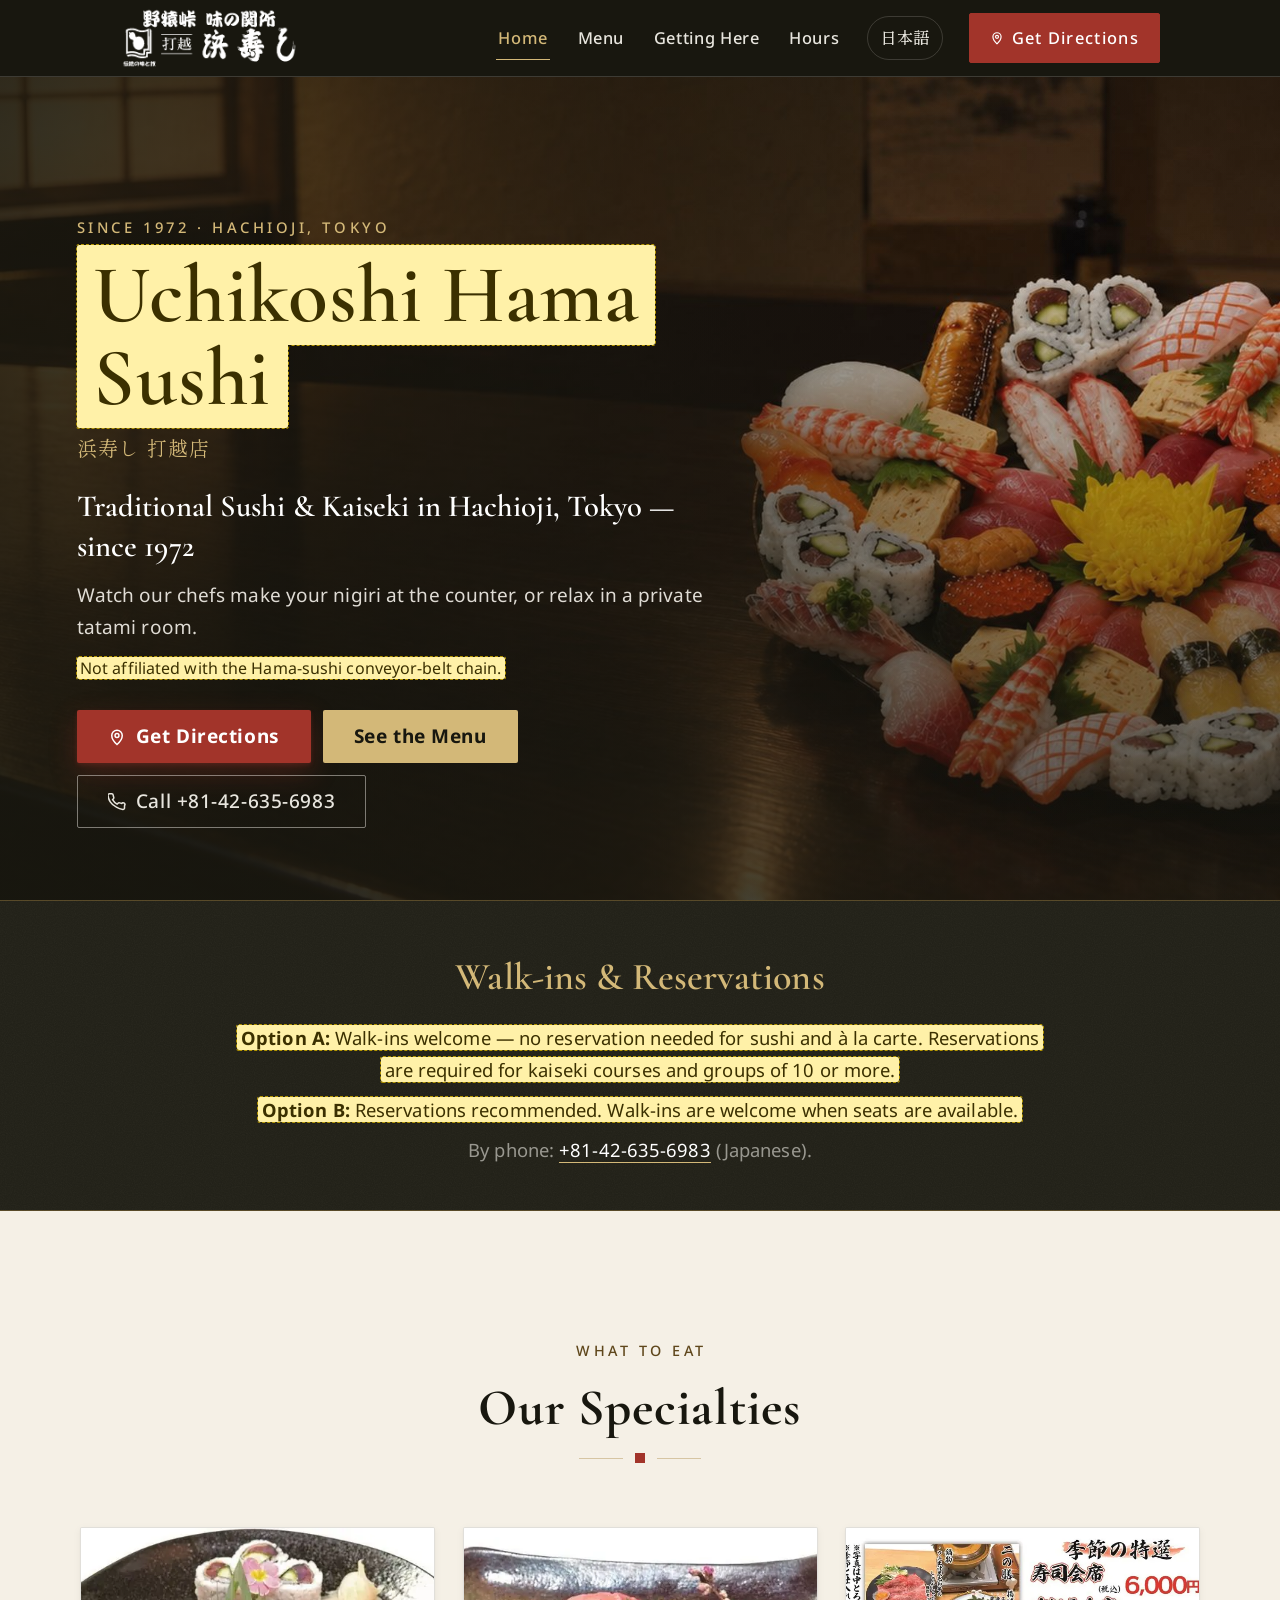
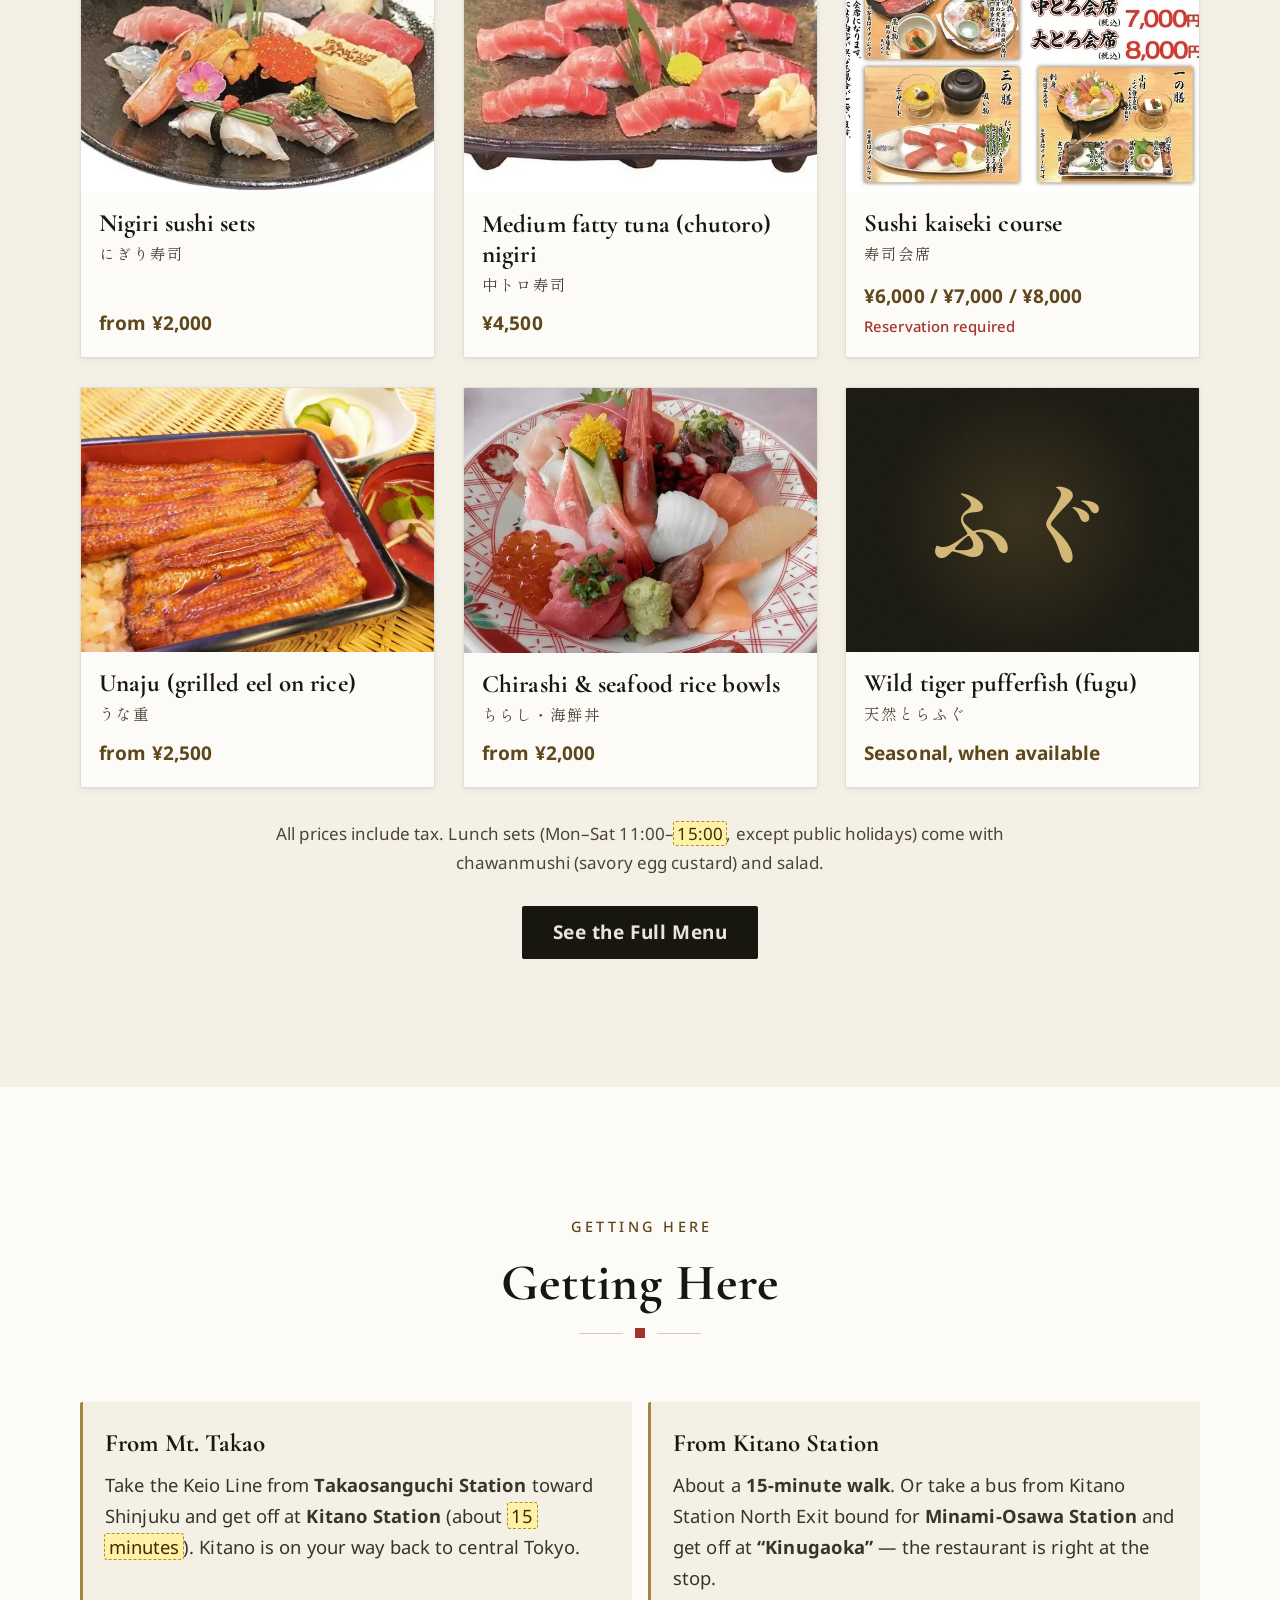
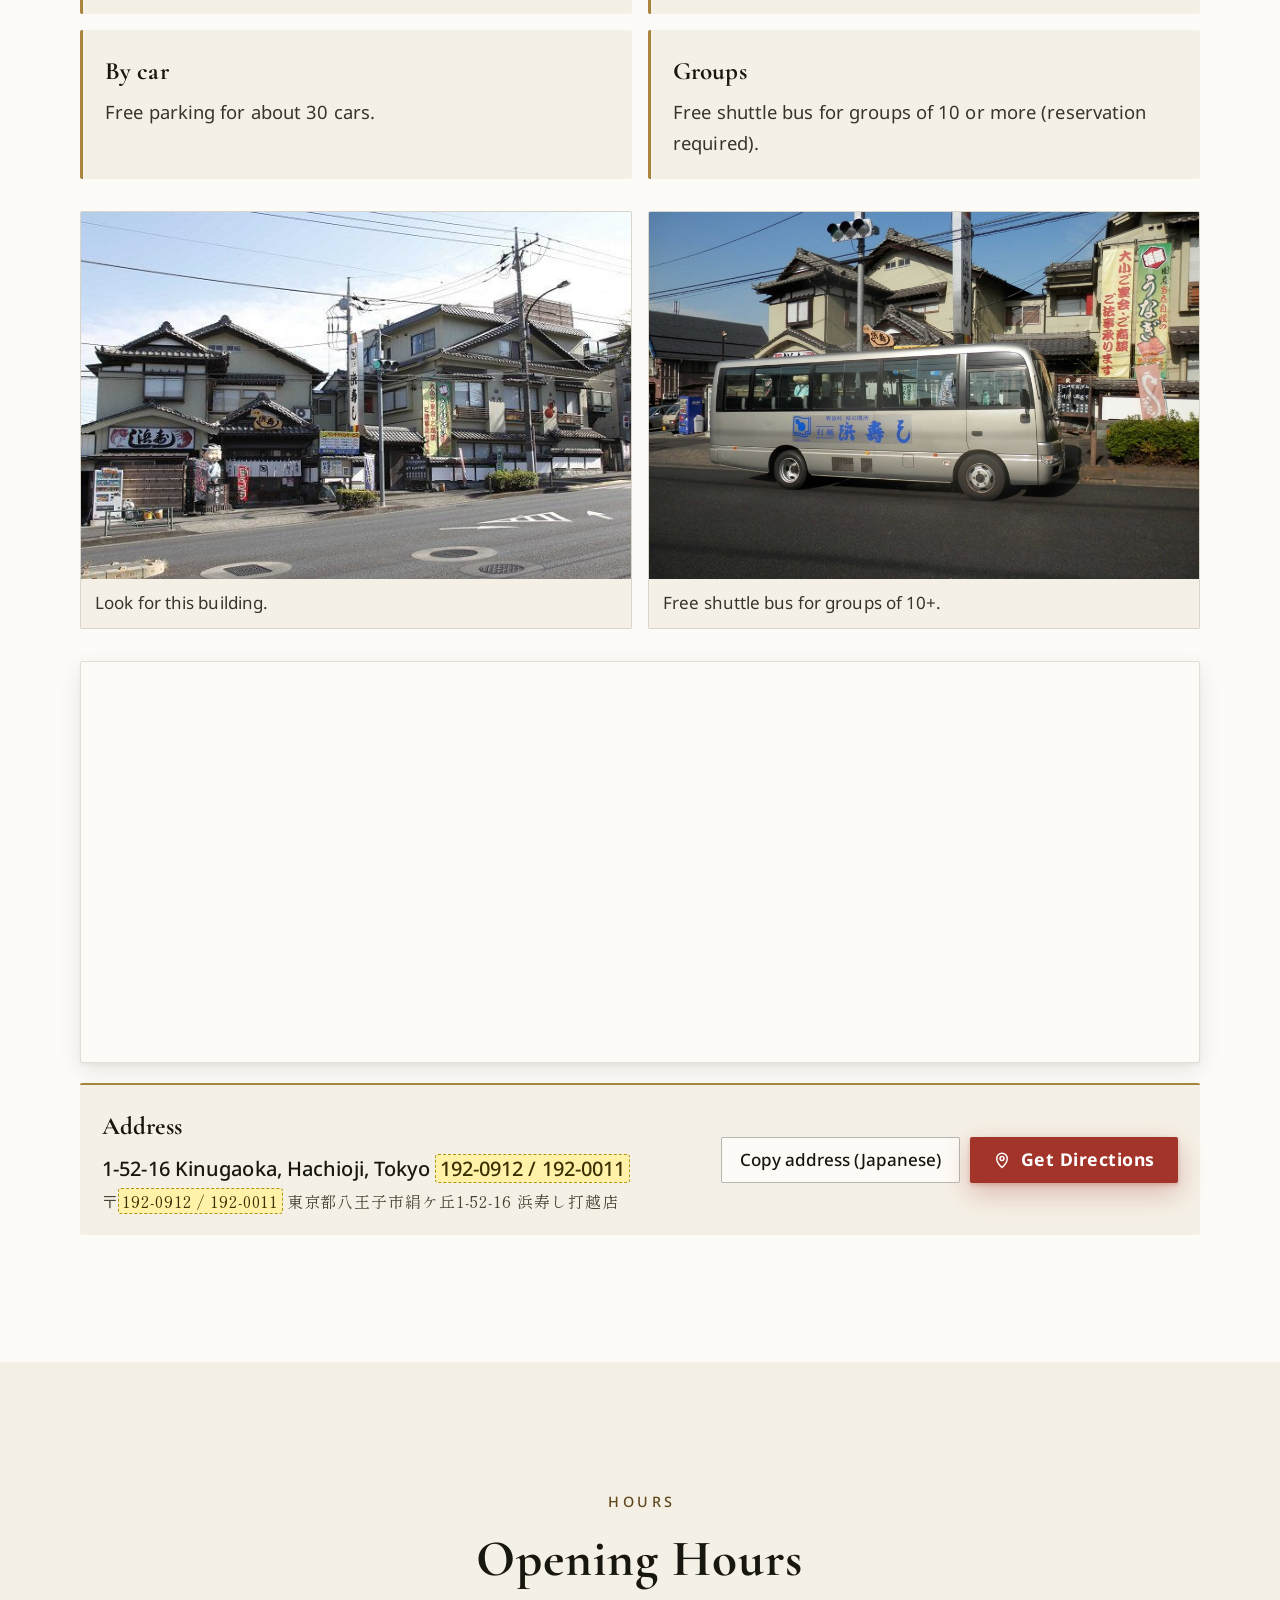
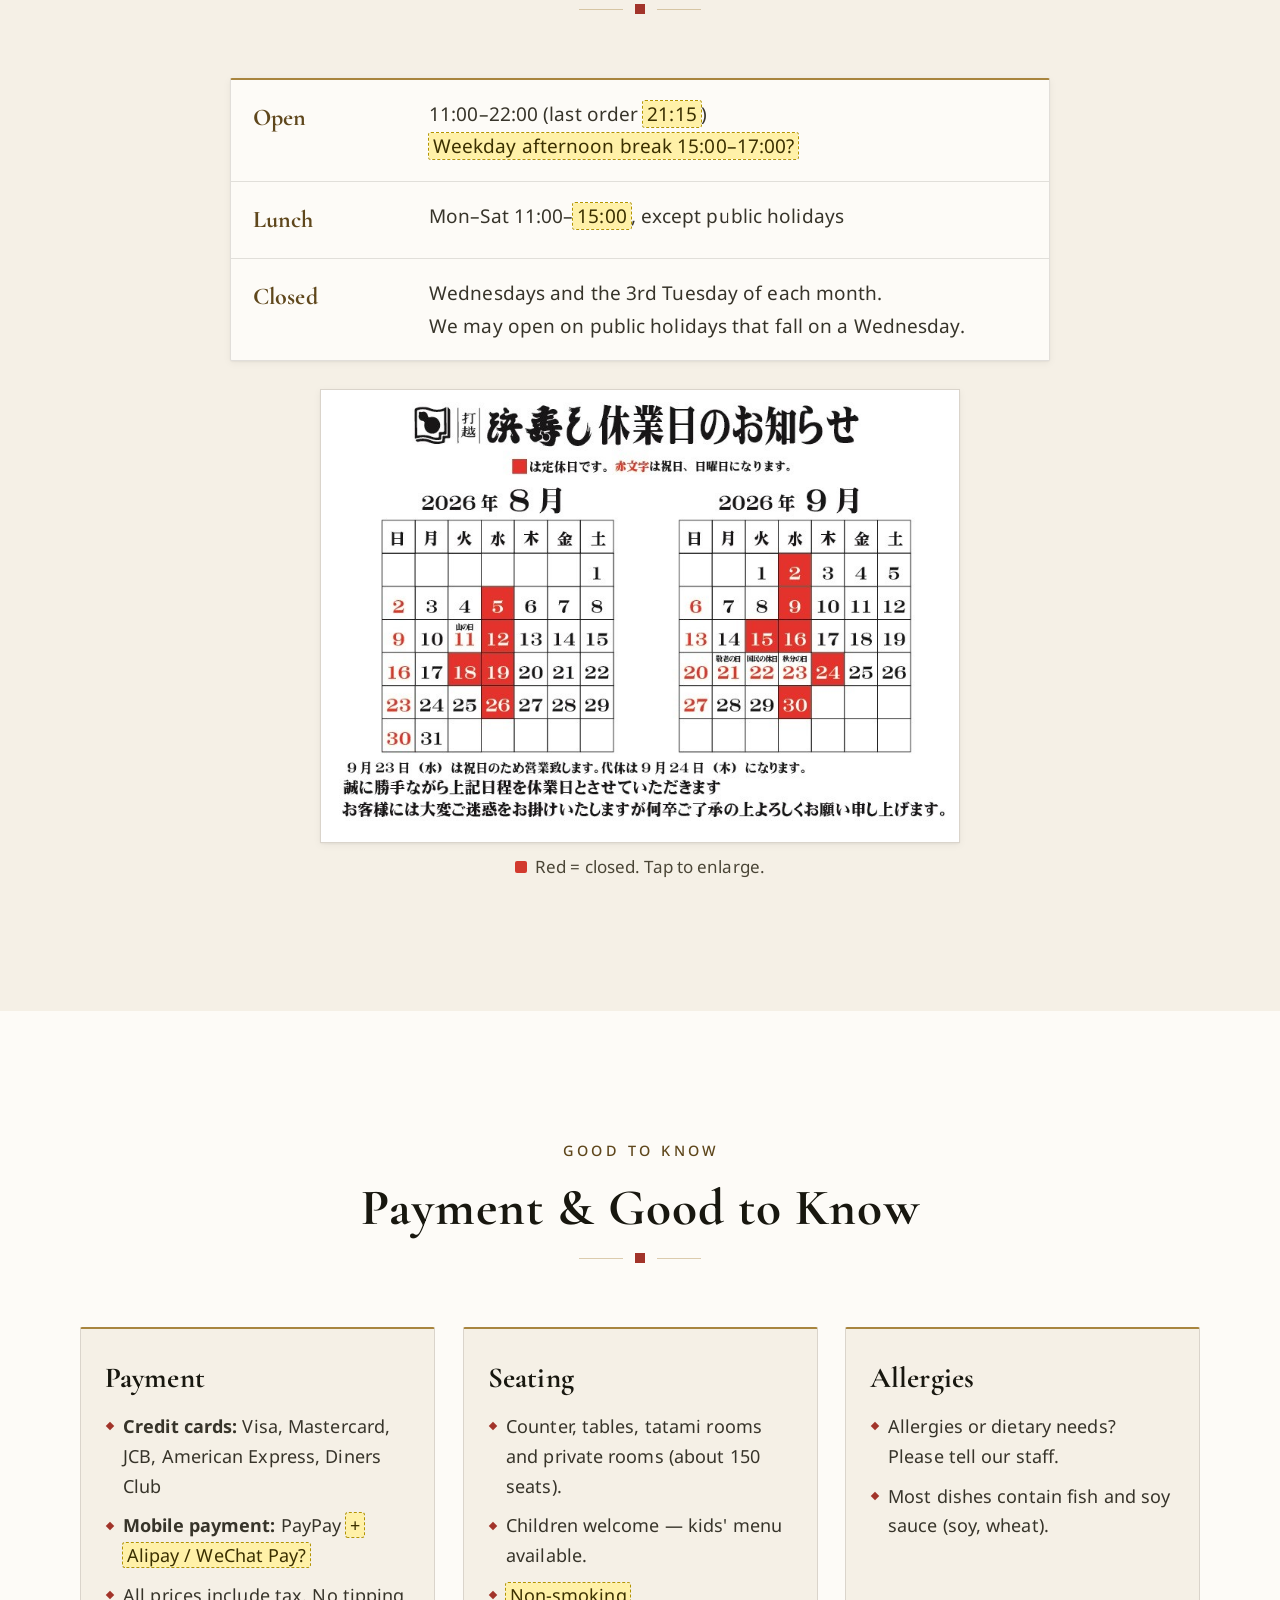
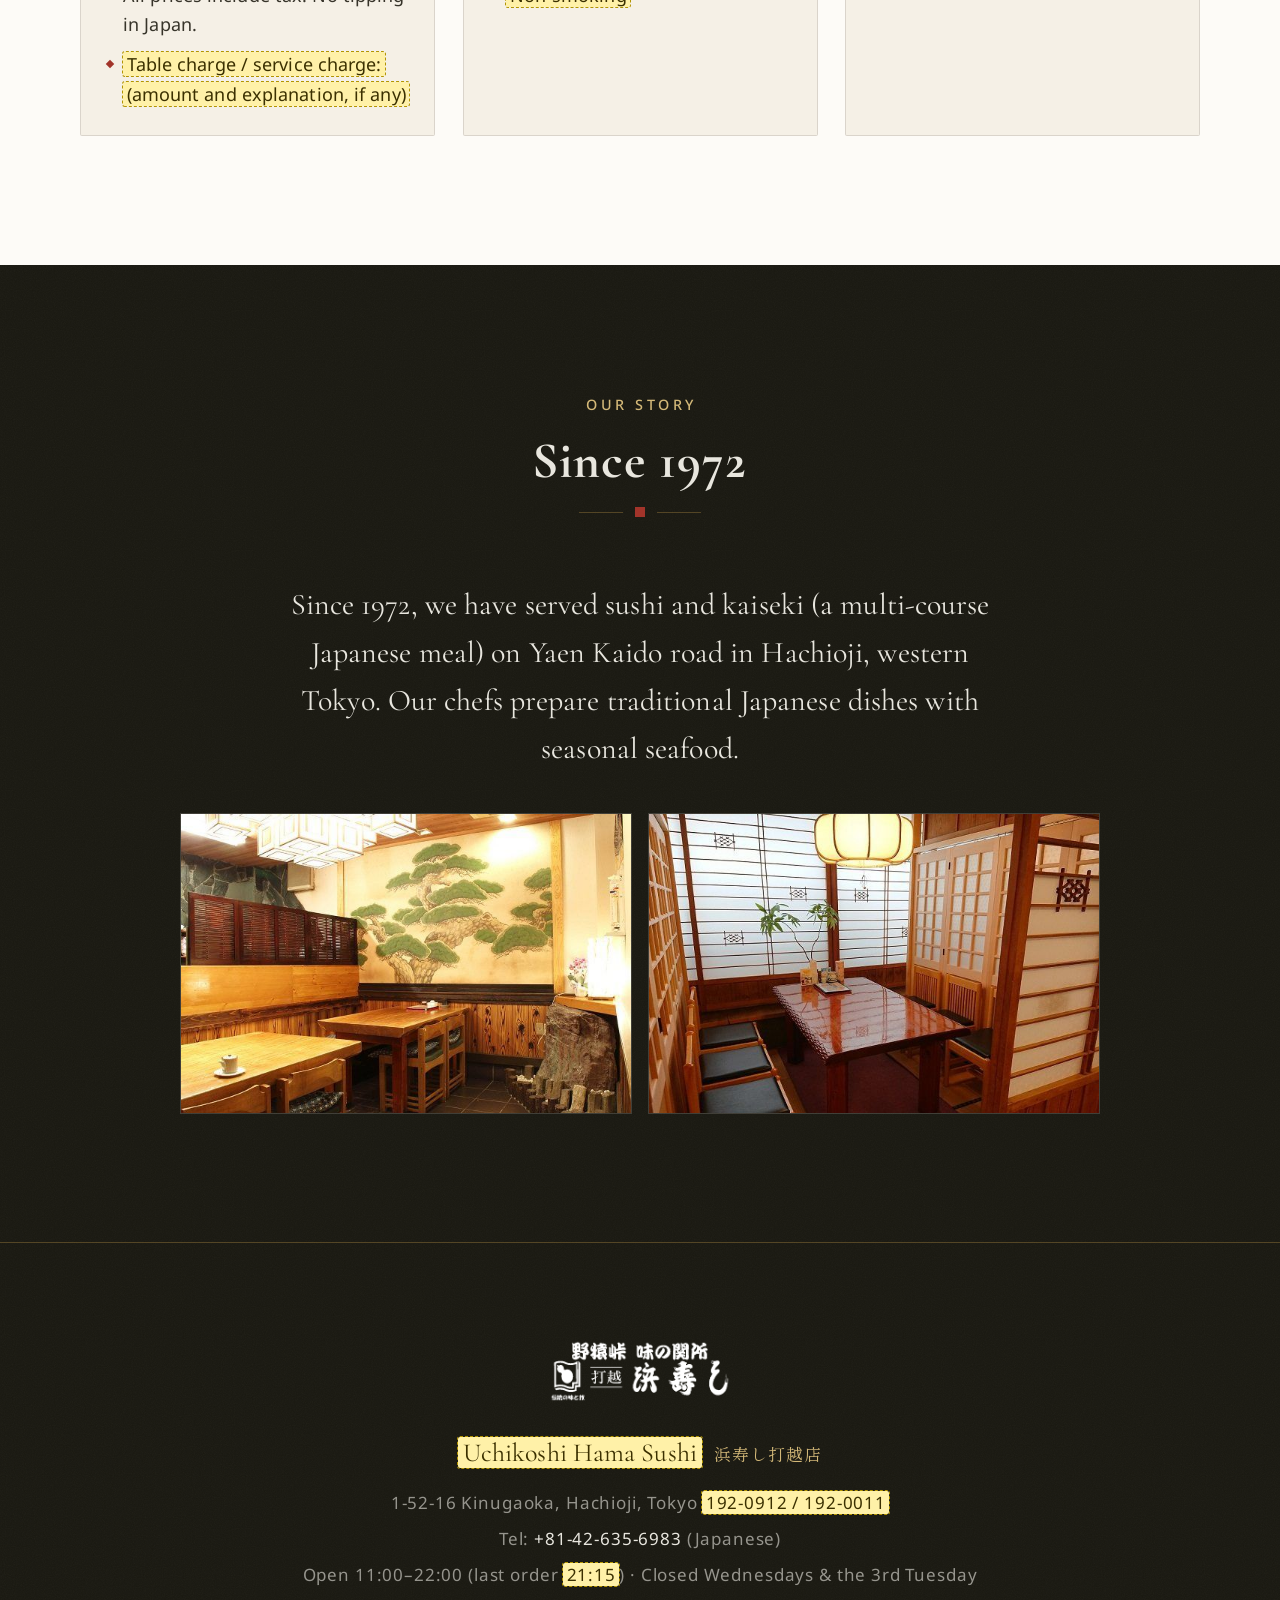
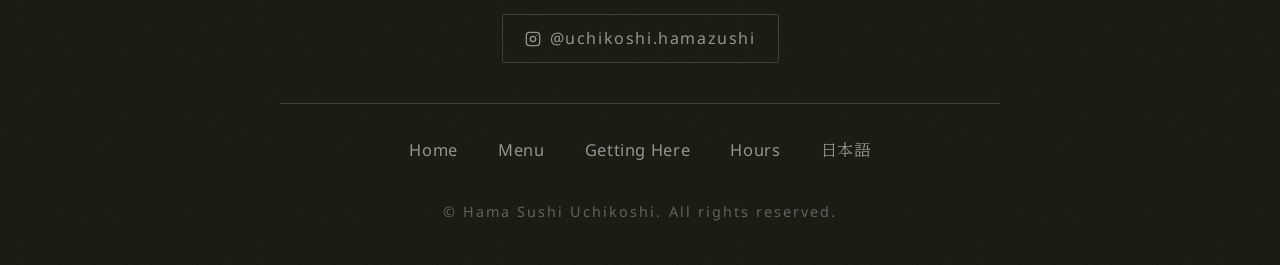
==== en/index.html @ 3b0944d6 "Add files via upload" ====
<!DOCTYPE html>
<html lang="en">
<head>
  <meta charset="UTF-8">
  <meta name="viewport" content="width=device-width, initial-scale=1.0, viewport-fit=cover">
  <meta name="theme-color" content="#18170f">
  <title>Uchikoshi Hama Sushi | Traditional Sushi &amp; Kaiseki in Hachioji, Tokyo — near Mt. Takao</title>
  <meta name="description" content="Traditional sushi and kaiseki restaurant in Hachioji, Tokyo, since 1972. Watch our chefs make nigiri at the counter, or relax in a private tatami room. On the Keio Line between Mt. Takao and Shinjuku. Credit cards accepted.">
  <link rel="canonical" href="https://gucci8916.github.io/hamazushi/en/">
  <!-- TBD: 未確定（黄色）の部分が残っているあいだは検索に出さない。公開するときに content="index, follow" に戻す -->
  <meta name="robots" content="noindex, nofollow">

  <!-- Language versions (hreflang) -->
  <link rel="alternate" hreflang="ja" href="https://gucci8916.github.io/hamazushi/">
  <link rel="alternate" hreflang="en" href="https://gucci8916.github.io/hamazushi/en/">
  <link rel="alternate" hreflang="x-default" href="https://gucci8916.github.io/hamazushi/">

  <!-- OGP -->
  <meta property="og:type" content="website">
  <meta property="og:site_name" content="Uchikoshi Hama Sushi">
  <meta property="og:title" content="Uchikoshi Hama Sushi | Traditional Sushi &amp; Kaiseki in Hachioji, Tokyo">
  <meta property="og:description" content="Traditional sushi and kaiseki since 1972. Watch our chefs make nigiri at the counter. On the Keio Line between Mt. Takao and Shinjuku.">
  <meta property="og:url" content="https://gucci8916.github.io/hamazushi/en/">
  <meta property="og:image" content="https://gucci8916.github.io/hamazushi/images/hero_bg.jpg">
  <meta property="og:locale" content="en_US">
  <meta property="og:locale:alternate" content="ja_JP">
  <meta name="twitter:card" content="summary_large_image">

  <!-- Structured data (Restaurant) -->
  <!-- TBD: "name" = English restaurant name (not decided yet) -->
  <!-- TBD: add "openingHoursSpecification" after the hours are confirmed -->
  <script type="application/ld+json">
  {
    "@context": "https://schema.org",
    "@type": "Restaurant",
    "name": "Uchikoshi Hama Sushi",
    "alternateName": "浜寿し打越店",
    "image": "https://gucci8916.github.io/hamazushi/images/hero_bg.jpg",
    "url": "https://gucci8916.github.io/hamazushi/en/",
    "telephone": "+81-42-635-6983",
    "servesCuisine": ["Sushi", "Japanese", "Kaiseki", "Unagi"],
    "priceRange": "¥2,000–¥8,000",
    "acceptsReservations": "True",
    "foundingDate": "1972",
    "address": {
      "@type": "PostalAddress",
      "streetAddress": "1-52-16 Kinugaoka",
      "addressLocality": "Hachioji",
      "addressRegion": "Tokyo",
      "addressCountry": "JP"
    },
    "sameAs": ["https://www.instagram.com/uchikoshi.hamazushi/"]
  }
  </script>

  <link rel="preconnect" href="https://fonts.googleapis.com">
  <link rel="preconnect" href="https://fonts.gstatic.com" crossorigin>
  <link href="https://fonts.googleapis.com/css2?family=Cormorant+Garamond:wght@500;600;700&family=Noto+Sans:wght@400;500;700&family=Shippori+Mincho+B1:wght@500;600;700&display=swap" rel="stylesheet">

  <link rel="preload" as="image" href="../images/hero_bg.jpg">
  <link rel="stylesheet" href="../css/style.css">
  <link rel="stylesheet" href="../css/en.css">
  <script src="../js/main.js" defer></script>

  <!-- Google Analytics (GA4) -->
  <script async src="https://www.googletagmanager.com/gtag/js?id=G-S6NQD85N89"></script>
  <script>
    window.dataLayer = window.dataLayer || [];
    function gtag(){dataLayer.push(arguments);}
    gtag('js', new Date());
    gtag('config', 'G-S6NQD85N89');
  </script>
</head>

<body data-page="en-top" class="lang-en">
  <a href="#main" class="skip-link">Skip to content</a>

  <header class="nav" role="banner">
    <div class="nav-inner">
      <a href="index.html" class="nav-logo" aria-label="Hama Sushi Uchikoshi — Home">
        <img src="../images/logo.png" alt="Hama Sushi Uchikoshi" class="nav-logo-img">
      </a>

      <!-- PC navigation -->
      <nav aria-label="Main navigation">
        <ul class="nav-links">
          <li><a href="index.html" data-nav="en-top">Home</a></li>
          <li><a href="menu.html" data-nav="en-menu">Menu</a></li>
          <li><a href="index.html#getting-here">Getting Here</a></li>
          <li><a href="index.html#hours">Hours</a></li>
          <li><a href="../index.html" class="nav-lang" lang="ja" hreflang="ja">日本語</a></li>
          <li>
            <a href="https://www.google.com/maps/dir/?api=1&amp;destination=%E6%B5%9C%E5%AF%BF%E3%81%97%E6%89%93%E8%B6%8A%E5%BA%97%20%E6%9D%B1%E4%BA%AC%E9%83%BD%E5%85%AB%E7%8E%8B%E5%AD%90%E5%B8%82%E7%B5%B9%E3%82%B1%E4%B8%981-52-16" class="nav-tel nav-directions" data-directions target="_blank" rel="noopener">
              <svg width="15" height="15" viewBox="0 0 24 24" fill="none" stroke="currentColor" stroke-width="2" aria-hidden="true"><path d="M12 22s7-6.2 7-12a7 7 0 10-14 0c0 5.8 7 12 7 12z"/><circle cx="12" cy="10" r="2.6"/></svg>
              Get Directions
            </a>
          </li>
        </ul>
      </nav>

      <!-- Hamburger (mobile) -->
      <button class="nav-hamburger" id="navHamburger" aria-label="Open menu" aria-expanded="false" aria-controls="navDrawer">
        <span></span>
        <span></span>
        <span></span>
      </button>
    </div>
  </header>

  <!-- Mobile drawer -->
  <div class="nav-drawer" id="navDrawer" role="dialog" aria-label="Navigation menu">
    <ul>
      <li><a href="index.html" class="nav-drawer-link" data-nav="en-top">Home</a></li>
      <li><a href="menu.html" class="nav-drawer-link" data-nav="en-menu">Menu</a></li>
      <li><a href="index.html#getting-here" class="nav-drawer-link">Getting Here</a></li>
      <li><a href="index.html#hours" class="nav-drawer-link">Hours</a></li>
      <li><a href="../index.html" class="nav-drawer-link nav-drawer-lang" lang="ja" hreflang="ja">日本語</a></li>
    </ul>
    <a href="https://www.google.com/maps/dir/?api=1&amp;destination=%E6%B5%9C%E5%AF%BF%E3%81%97%E6%89%93%E8%B6%8A%E5%BA%97%20%E6%9D%B1%E4%BA%AC%E9%83%BD%E5%85%AB%E7%8E%8B%E5%AD%90%E5%B8%82%E7%B5%B9%E3%82%B1%E4%B8%981-52-16" class="drawer-tel" data-directions target="_blank" rel="noopener">
      <svg width="15" height="15" viewBox="0 0 24 24" fill="none" stroke="currentColor" stroke-width="2" aria-hidden="true"><path d="M12 22s7-6.2 7-12a7 7 0 10-14 0c0 5.8 7 12 7 12z"/><circle cx="12" cy="10" r="2.6"/></svg>
      Get Directions
    </a>
    <a href="tel:+81426356983" class="drawer-call" aria-label="Call +81-42-635-6983">Call +81-42-635-6983</a>
  </div>

  <main id="main">
    <!-- ============ (1) First view ============ -->
    <section class="en-hero" aria-labelledby="en-hero-title">
      <div class="en-hero-bg" role="img" aria-label="Sushi chefs' counter at Hama Sushi Uchikoshi"></div>
      <!-- TBD: replace the photo when we have one of a chef making nigiri -->
      <div class="en-hero-content">
        <p class="en-hero-since">Since 1972 · Hachioji, Tokyo</p>
        <!-- TBD: English restaurant name -->
        <h1 class="en-hero-title" id="en-hero-title"><span class="tbd">Uchikoshi Hama Sushi</span></h1>
        <p class="en-hero-ja" lang="ja">浜寿し 打越店</p>
        <p class="en-hero-catch">Traditional Sushi &amp; Kaiseki in Hachioji, Tokyo — since 1972</p>
        <p class="en-hero-lead">Watch our chefs make your nigiri at the counter, or relax in a private tatami room.</p>
        <!-- TBD: show only after the executive director approves -->
        <p class="en-hero-note"><span class="tbd">Not affiliated with the Hama-sushi conveyor-belt chain.</span></p>

        <div class="en-hero-ctas">
          <a href="https://www.google.com/maps/dir/?api=1&amp;destination=%E6%B5%9C%E5%AF%BF%E3%81%97%E6%89%93%E8%B6%8A%E5%BA%97%20%E6%9D%B1%E4%BA%AC%E9%83%BD%E5%85%AB%E7%8E%8B%E5%AD%90%E5%B8%82%E7%B5%B9%E3%82%B1%E4%B8%981-52-16" class="en-btn en-btn--primary" data-directions target="_blank" rel="noopener">
            <svg viewBox="0 0 24 24" fill="none" stroke="currentColor" stroke-width="2" aria-hidden="true"><path d="M12 22s7-6.2 7-12a7 7 0 10-14 0c0 5.8 7 12 7 12z"/><circle cx="12" cy="10" r="2.6"/></svg>
            Get Directions
          </a>
          <a href="menu.html" class="en-btn en-btn--gold">See the Menu</a>
          <a href="tel:+81426356983" class="en-btn en-btn--ghost" aria-label="Call +81-42-635-6983">
            <svg viewBox="0 0 24 24" fill="none" stroke="currentColor" stroke-width="2" aria-hidden="true"><path d="M22 16.92v3a2 2 0 01-2.18 2 19.79 19.79 0 01-8.63-3.07A19.5 19.5 0 013 11.81a19.79 19.79 0 01-3.07-8.63A2 2 0 011.92 1h3a2 2 0 012 1.72c.127.96.361 1.903.7 2.81a2 2 0 01-.45 2.11L6.09 8.91a16 16 0 006 6l1.27-1.27a2 2 0 012.11-.45c.907.339 1.85.573 2.81.7A2 2 0 0122 16.92z"/></svg>
            Call +81-42-635-6983
          </a>
        </div>
      </div>
    </section>

    <!-- ============ (2) Walk-ins & Reservations ============ -->
    <section class="en-strip" aria-labelledby="walkin-title">
      <div class="en-strip-inner">
        <h2 class="en-strip-title" id="walkin-title">Walk-ins &amp; Reservations</h2>
        <!-- TBD: choose Option A or Option B, then delete the other -->
        <p class="en-strip-text"><span class="tbd"><strong>Option A:</strong> Walk-ins welcome — no reservation needed for sushi and à la carte. Reservations are required for kaiseki courses and groups of 10 or more.</span></p>
        <p class="en-strip-text"><span class="tbd"><strong>Option B:</strong> Reservations recommended. Walk-ins are welcome when seats are available.</span></p>
        <p class="en-strip-text en-strip-sub">
          By phone: <a href="tel:+81426356983" class="en-link-light">+81-42-635-6983</a> (Japanese).
          <!-- TBD: add a link here when online booking starts -->
        </p>
      </div>
    </section>

    <!-- ============ (3) What to Eat ============ -->
    <section class="en-section en-section--paper" id="what-to-eat" aria-labelledby="eat-title">
      <div class="en-inner">
        <div class="section-head">
          <p class="section-eyebrow reveal">WHAT TO EAT</p>
          <h2 class="section-title reveal delay-1" id="eat-title">Our Specialties</h2>
          <div class="section-seal reveal delay-2" aria-hidden="true"></div>
        </div>

        <div class="en-dish-grid">
          <!-- TBD: when the omakase course for international guests is ready, add it here as the first card
          <a href="menu.html#omakase" class="en-dish en-dish--featured reveal">
            <img src="../images/webp/xxxx.webp" alt="..." loading="lazy">
            <div class="en-dish-body">
              <h3 class="en-dish-name">Counter Omakase Course</h3>
              <p class="en-dish-ja" lang="ja">おまかせコース</p>
              <p class="en-dish-price">¥0,000</p>
            </div>
          </a>
          -->
          <a href="menu.html#sushi" class="en-dish reveal">
            <img src="../images/webp/nigiri_senju.webp" alt="Assorted nigiri sushi set" loading="lazy" width="800" height="450">
            <div class="en-dish-body">
              <h3 class="en-dish-name">Nigiri sushi sets</h3>
              <p class="en-dish-ja" lang="ja">にぎり寿司</p>
              <p class="en-dish-price">from ¥2,000</p>
            </div>
          </a>
          <a href="menu.html#sushi" class="en-dish reveal delay-1">
            <img src="../images/webp/nigiri_chutoro.webp" alt="Medium fatty tuna (chutoro) nigiri" loading="lazy">
            <div class="en-dish-body">
              <h3 class="en-dish-name">Medium fatty tuna (chutoro) nigiri</h3>
              <p class="en-dish-ja" lang="ja">中トロ寿司</p>
              <p class="en-dish-price">¥4,500</p>
            </div>
          </a>
          <a href="menu.html#kaiseki" class="en-dish reveal delay-2">
            <img src="../images/webp/kaiseki_tokusen.webp" alt="Sushi kaiseki course with seasonal dishes" loading="lazy">
            <div class="en-dish-body">
              <h3 class="en-dish-name">Sushi kaiseki course</h3>
              <p class="en-dish-ja" lang="ja">寿司会席</p>
              <p class="en-dish-price">¥6,000 / ¥7,000 / ¥8,000<span class="en-dish-tag">Reservation required</span></p>
            </div>
          </a>
          <a href="menu.html#unagi" class="en-dish reveal">
            <img src="../images/webp/unagi_matsu.webp" alt="Unaju — grilled eel on rice in a lacquered box" loading="lazy">
            <div class="en-dish-body">
              <h3 class="en-dish-name">Unaju (grilled eel on rice)</h3>
              <p class="en-dish-ja" lang="ja">うな重</p>
              <p class="en-dish-price">from ¥2,500</p>
            </div>
          </a>
          <a href="menu.html#bowls" class="en-dish reveal delay-1">
            <img src="../images/webp/don_kaisen.webp" alt="Seafood rice bowl topped with sashimi" loading="lazy">
            <div class="en-dish-body">
              <h3 class="en-dish-name">Chirashi &amp; seafood rice bowls</h3>
              <p class="en-dish-ja" lang="ja">ちらし・海鮮丼</p>
              <p class="en-dish-price">from ¥2,000</p>
            </div>
          </a>
          <a href="menu.html#fugu" class="en-dish en-dish--text reveal delay-2">
            <div class="en-dish-emblem" aria-hidden="true"><span lang="ja">ふぐ</span></div>
            <div class="en-dish-body">
              <h3 class="en-dish-name">Wild tiger pufferfish (fugu)</h3>
              <p class="en-dish-ja" lang="ja">天然とらふぐ</p>
              <p class="en-dish-price">Seasonal, when available</p>
            </div>
          </a>
        </div>

        <p class="en-note reveal">
          All prices include tax.
          Lunch sets (Mon–Sat 11:00–<span class="tbd">15:00</span>, except public holidays) come with chawanmushi (savory egg custard) and salad.
          <!-- TBD: lunch ends at 14:00 or 15:00? -->
        </p>
        <div class="u-center reveal">
          <a href="menu.html" class="en-btn en-btn--ink">See the Full Menu</a>
        </div>
      </div>
    </section>

    <!-- ============ (4) Getting Here ============ -->
    <section class="en-section en-section--white" id="getting-here" aria-labelledby="getting-title">
      <div class="en-inner">
        <div class="section-head">
          <p class="section-eyebrow reveal">GETTING HERE</p>
          <h2 class="section-title reveal delay-1" id="getting-title">Getting Here</h2>
          <div class="section-seal reveal delay-2" aria-hidden="true"></div>
        </div>

        <div class="en-route reveal">
          <div class="en-route-step">
            <p class="en-route-label">From Mt. Takao</p>
            <p>Take the Keio Line from <strong>Takaosanguchi Station</strong> toward Shinjuku and get off at <strong>Kitano Station</strong> (about <span class="tbd">15 minutes</span>). Kitano is on your way back to central Tokyo.</p>
            <!-- TBD: confirm the travel time from Takaosanguchi to Kitano -->
          </div>
          <div class="en-route-step">
            <p class="en-route-label">From Kitano Station</p>
            <p>About a <strong>15-minute walk</strong>. Or take a bus from Kitano Station North Exit bound for <strong>Minami-Osawa Station</strong> and get off at <strong>“Kinugaoka”</strong> — the restaurant is right at the stop.</p>
          </div>
          <div class="en-route-step">
            <p class="en-route-label">By car</p>
            <p>Free parking for about 30 cars.</p>
          </div>
          <div class="en-route-step">
            <p class="en-route-label">Groups</p>
            <p>Free shuttle bus for groups of 10 or more (reservation required).</p>
          </div>
        </div>

        <div class="en-access-grid">
          <figure class="en-figure reveal">
            <img src="../images/exterior.jpg" alt="The restaurant building seen from the road" loading="lazy" width="600" height="400">
            <figcaption>Look for this building.</figcaption>
            <!-- TBD: add photos of the walking route from Kitano Station -->
          </figure>
          <figure class="en-figure reveal delay-1">
            <img src="../images/access_bus_28.jpg" alt="Our free shuttle bus for groups" loading="lazy" width="1000" height="750">
            <figcaption>Free shuttle bus for groups of 10+.</figcaption>
          </figure>
        </div>

        <div class="en-map reveal">
          <iframe
            src="https://www.google.com/maps/embed?pb=!1m18!1m12!1m3!1d3242.6327235578515!2d139.3620555!3d35.6367798!2m3!1f0!2f0!3f0!3m2!1i1024!2i768!4f13.1!3m3!1m2!1s0x60191d813ae3c991%3A0x74db18227a8f34f2!2z44CSMTkyLTA5MTIg5p2x5Lqs6YO95YWr546L5a2Q5biC57W544Kx5LiY77yR5LiB55uu77yV77yS4oiS77yR77yW!5e0!3m2!1sen!2sjp!4v1782648003059!5m2!1sen!2sjp"
            title="Map to Hama Sushi Uchikoshi"
            loading="lazy"
            referrerpolicy="no-referrer-when-downgrade"
            allowfullscreen
          ></iframe>
        </div>

        <div class="en-address reveal">
          <div class="en-address-text">
            <p class="en-route-label">Address</p>
            <p class="en-address-line">1-52-16 Kinugaoka, Hachioji, Tokyo <span class="tbd">192-0912 / 192-0011</span></p>
            <!-- TBD: postal code — 192-0912 or 192-0011? -->
            <p class="en-address-ja" lang="ja">〒<span class="tbd">192-0912 / 192-0011</span> 東京都八王子市絹ケ丘1-52-16 浜寿し打越店</p>
          </div>
          <div class="en-address-actions">
            <button type="button" class="en-copy" data-copy="浜寿し打越店 東京都八王子市絹ケ丘1-52-16">Copy address (Japanese)</button>
            <a href="https://www.google.com/maps/dir/?api=1&amp;destination=%E6%B5%9C%E5%AF%BF%E3%81%97%E6%89%93%E8%B6%8A%E5%BA%97%20%E6%9D%B1%E4%BA%AC%E9%83%BD%E5%85%AB%E7%8E%8B%E5%AD%90%E5%B8%82%E7%B5%B9%E3%82%B1%E4%B8%981-52-16" class="en-btn en-btn--primary en-btn--sm" data-directions target="_blank" rel="noopener"><svg viewBox="0 0 24 24" fill="none" stroke="currentColor" stroke-width="2" aria-hidden="true"><path d="M12 22s7-6.2 7-12a7 7 0 10-14 0c0 5.8 7 12 7 12z"/><circle cx="12" cy="10" r="2.6"/></svg> Get Directions</a>
          </div>
        </div>
      </div>
    </section>

    <!-- ============ (5) Hours ============ -->
    <section class="en-section en-section--paper" id="hours" aria-labelledby="hours-title">
      <div class="en-inner en-inner--narrow">
        <div class="section-head">
          <p class="section-eyebrow reveal">HOURS</p>
          <h2 class="section-title reveal delay-1" id="hours-title">Opening Hours</h2>
          <div class="section-seal reveal delay-2" aria-hidden="true"></div>
        </div>

        <dl class="en-facts reveal">
          <div class="en-fact">
            <dt>Open</dt>
            <dd>11:00–22:00 (last order <span class="tbd">21:15</span>)
              <br><span class="tbd">Weekday afternoon break 15:00–17:00?</span></dd>
            <!-- TBD: is there an afternoon break on weekdays? last order 21:15 or 21:30? -->
          </div>
          <div class="en-fact">
            <dt>Lunch</dt>
            <dd>Mon–Sat 11:00–<span class="tbd">15:00</span>, except public holidays</dd>
          </div>
          <div class="en-fact">
            <dt>Closed</dt>
            <dd>Wednesdays and the 3rd Tuesday of each month.<br>We may open on public holidays that fall on a Wednesday.</dd>
          </div>
        </dl>

        <figure class="en-calendar en-zoom reveal">
          <img src="../images/schedule_calendar.jpg" alt="Closure calendar — red days are closed" loading="lazy" width="842" height="596">
          <figcaption><span class="en-red-dot" aria-hidden="true"></span>Red = closed. Tap to enlarge.</figcaption>
        </figure>
      </div>
    </section>

    <!-- ============ (6) Payment & Good to Know ============ -->
    <section class="en-section en-section--white" id="good-to-know" aria-labelledby="know-title">
      <div class="en-inner">
        <div class="section-head">
          <p class="section-eyebrow reveal">GOOD TO KNOW</p>
          <h2 class="section-title reveal delay-1" id="know-title">Payment &amp; Good to Know</h2>
          <div class="section-seal reveal delay-2" aria-hidden="true"></div>
        </div>

        <div class="en-know-grid">
          <div class="en-know reveal">
            <h3 class="en-know-title">Payment</h3>
            <ul>
              <li><strong>Credit cards:</strong> Visa, Mastercard, JCB, American Express, Diners Club</li>
              <li><strong>Mobile payment:</strong> PayPay <span class="tbd">+ Alipay / WeChat Pay?</span></li>
              <!-- TBD: add Alipay, WeChat Pay, etc.? -->
              <li>All prices include tax. No tipping in Japan.</li>
              <li><span class="tbd">Table charge / service charge: (amount and explanation, if any)</span></li>
              <!-- TBD: otoshi (appetizer charge), table charge, service charge -->
            </ul>
          </div>
          <div class="en-know reveal delay-1">
            <h3 class="en-know-title">Seating</h3>
            <ul>
              <li>Counter, tables, tatami rooms and private rooms (about 150 seats).</li>
              <li>Children welcome — kids' menu available.</li>
              <li><span class="tbd">Non-smoking</span></li>
              <!-- TBD: keep only if all seats are non-smoking -->
            </ul>
          </div>
          <div class="en-know reveal delay-2">
            <h3 class="en-know-title">Allergies</h3>
            <ul>
              <li>Allergies or dietary needs? Please tell our staff.</li>
              <li>Most dishes contain fish and soy sauce (soy, wheat).</li>
            </ul>
          </div>
        </div>
      </div>
    </section>

    <!-- ============ (7) Our Story ============ -->
    <section class="en-section en-section--ink section--ink" id="story" aria-labelledby="story-title">
      <div class="en-inner">
        <div class="section-head">
          <p class="section-eyebrow reveal">OUR STORY</p>
          <h2 class="section-title reveal delay-1" id="story-title">Since 1972</h2>
          <div class="section-seal reveal delay-2" aria-hidden="true"></div>
        </div>
        <p class="en-story-text reveal">
          Since 1972, we have served sushi and kaiseki (a multi-course Japanese meal) on Yaen Kaido road in Hachioji, western Tokyo.
          Our chefs prepare traditional Japanese dishes with seasonal seafood.
        </p>
        <div class="en-story-photos">
          <img class="reveal" src="../images/interior2.jpg" alt="Dining room with tables and a Japanese pine painting" loading="lazy" width="600" height="400">
          <img class="reveal delay-1" src="../images/interior1.jpg" alt="Tatami room with paper screens and hanging lanterns" loading="lazy" width="600" height="400">
        </div>
      </div>
    </section>
  </main>

  <footer class="footer" role="contentinfo">
    <p class="footer-logo"><a href="index.html" aria-label="Hama Sushi Uchikoshi — Home"><img src="../images/logo.png" alt="Hama Sushi Uchikoshi" class="footer-logo-img"></a></p>
    <!-- TBD: English restaurant name -->
    <p class="en-footer-name"><span class="tbd">Uchikoshi Hama Sushi</span> <span lang="ja">浜寿し打越店</span></p>
    <address class="footer-address">
      1-52-16 Kinugaoka, Hachioji, Tokyo <span class="tbd">192-0912 / 192-0011</span><br>
      Tel: <a href="tel:+81426356983">+81-42-635-6983</a> (Japanese)<br>
      Open 11:00–22:00 (last order <span class="tbd">21:15</span>) · Closed Wednesdays &amp; the 3rd Tuesday
    </address>

    <div class="footer-sns">
      <a href="https://www.instagram.com/uchikoshi.hamazushi/" target="_blank" rel="noopener noreferrer" aria-label="Instagram (opens in a new tab)">
        <svg width="16" height="16" viewBox="0 0 24 24" fill="none" stroke="currentColor" stroke-width="2" aria-hidden="true">
          <rect x="2" y="2" width="20" height="20" rx="5"/>
          <circle cx="12" cy="12" r="4"/>
          <circle cx="17.5" cy="6.5" r="1" fill="currentColor" stroke="none"/>
        </svg>
        @uchikoshi.hamazushi
      </a>
    </div>

    <nav class="footer-nav" aria-label="Footer navigation">
      <a href="index.html">Home</a>
      <a href="menu.html">Menu</a>
      <a href="index.html#getting-here">Getting Here</a>
      <a href="index.html#hours">Hours</a>
      <a href="../index.html" lang="ja" hreflang="ja">日本語</a>
    </nav>

    <p class="footer-copy">© Hama Sushi Uchikoshi. All rights reserved.</p>
  </footer>

  <!-- Mobile sticky bar: directions first, phone second -->
  <div class="mobile-cta-bar en-cta-bar" aria-label="Directions and phone">
    <a href="https://www.google.com/maps/dir/?api=1&amp;destination=%E6%B5%9C%E5%AF%BF%E3%81%97%E6%89%93%E8%B6%8A%E5%BA%97%20%E6%9D%B1%E4%BA%AC%E9%83%BD%E5%85%AB%E7%8E%8B%E5%AD%90%E5%B8%82%E7%B5%B9%E3%82%B1%E4%B8%981-52-16" class="mobile-cta-tel" data-directions target="_blank" rel="noopener">
      <span class="mobile-cta-icon" aria-hidden="true"><svg width="15" height="15" viewBox="0 0 24 24" fill="none" stroke="currentColor" stroke-width="2" aria-hidden="true"><path d="M12 22s7-6.2 7-12a7 7 0 10-14 0c0 5.8 7 12 7 12z"/><circle cx="12" cy="10" r="2.6"/></svg></span>
      <span class="mobile-cta-text">
        <span class="mobile-cta-num">Get Directions</span>
      </span>
    </a>
    <a href="tel:+81426356983" class="mobile-cta-map" aria-label="Call +81-42-635-6983">Call</a>
  </div>
</body>
</html>
---- css/style.css ----
/* ============================================================
   浜寿し打越店 ― 共通スタイルシート
   コンセプト「墨と朱」
   墨色 × 和紙 × 金茶 × 朱（ロゴの落款に由来）
   ------------------------------------------------------------
   目次
   01. デザイントークン
   02. リセット / ベース
   03. ユーティリティ
   04. スキップリンク / フォーカス
   05. ヘッダー / ナビゲーション
   06. ドロワー（スマホ）
   07. ボタン
   08. セクション見出し（朱印モチーフ）
   09. ヒーロー（トップ）
   10. 情報バー
   11. ページヒーロー（下層）
   12. お知らせ / カレンダー
   13. お店の想い
   14. 季節限定
   15. ギャラリー
   16. ご利用シーン
   17. メニュー（タブ / カード / リスト）
   18. ご法要
   19. アクセス
   20. 求人
   21. フッター
   22. モバイル追従バー
   23. スクロールアニメーション
   24. アクセシビリティ / 印刷
============================================================ */

/* ------------------------------------------------------------
   01. デザイントークン
------------------------------------------------------------ */
:root {
  /* 色 ― 墨 */
  --ink:        #18170f;   /* 最深部：ヘッダー・フッター・暗色セクション */
  --ink-2:      #201f16;   /* 墨のカード・面 */
  --ink-3:      #2a2920;   /* 墨の境界・ホバー */

  /* 色 ― 和紙 */
  --paper:      #f5f0e6;   /* ページ地 */
  --paper-2:    #ede6d6;   /* 差分面 */
  --white:      #fdfbf7;   /* カード面（真っ白を避けた生成り） */

  /* 色 ― 金茶（3段階：装飾 / 標準 / 文字用） */
  --gold-lt:    #d3b878;   /* 暗色背景上の金 */
  --gold:       #a8853f;   /* 線・アイコン */
  --gold-deep:  #5f471c;   /* 明色背景上の小さな金文字（高齢者向けにさらに濃度アップ） */

  /* 色 ― 朱（ロゴの落款）：CTAと印にのみ使用 */
  --shu:        #a2342a;
  --shu-deep:   #872a21;

  /* 色 ― テキスト */
  --text:       #37342a;
  --muted:      #4a4536;   /* 高齢者向けにさらに濃度アップ（元#7c7462→#635b4a→#4a4536） */
  --text-inv:   rgba(250, 247, 240, 0.92);
  --muted-inv:  rgba(250, 247, 240, 0.55);

  /* 線 */
  --line:       rgba(24, 23, 15, 0.12);
  --line-inv:   rgba(250, 247, 240, 0.16);
  --line-gold:  rgba(168, 133, 63, 0.4);

  /* 書体 */
  --font-serif: 'Shippori Mincho B1', 'Noto Serif JP', serif;
  --font-sans:  'Noto Sans JP', sans-serif;

  /* 影（多層） */
  --shadow-sm:  0 1px 2px rgba(24, 23, 15, 0.05), 0 2px 8px rgba(24, 23, 15, 0.05);
  --shadow-md:  0 2px 4px rgba(24, 23, 15, 0.05), 0 8px 24px rgba(24, 23, 15, 0.09);
  --shadow-lg:  0 4px 8px rgba(24, 23, 15, 0.06), 0 20px 48px rgba(24, 23, 15, 0.14);

  /* レイアウト */
  --max-width:  1120px;
  --nav-h:      76px;
  --radius:     2px;
  --section-pad-y: clamp(72px, 11vw, 128px);
  --section-pad-x: clamp(20px, 5vw, 56px);

  /* イージング */
  --ease-out:   cubic-bezier(0.22, 1, 0.36, 1);
  --ease-soft:  cubic-bezier(0.4, 0, 0.2, 1);

  /* 和紙テクスチャ（SVGノイズ・追加リクエストなし） */
  --washi: url("data:image/svg+xml,%3Csvg xmlns='http://www.w3.org/2000/svg' width='240' height='240'%3E%3Cfilter id='n'%3E%3CfeTurbulence type='fractalNoise' baseFrequency='0.9' numOctaves='2' stitchTiles='stitch'/%3E%3CfeColorMatrix type='saturate' values='0'/%3E%3C/filter%3E%3Crect width='100%25' height='100%25' filter='url(%23n)' opacity='0.05'/%3E%3C/svg%3E");
}

/* ------------------------------------------------------------
   02. リセット / ベース
------------------------------------------------------------ */
*, *::before, *::after {
  box-sizing: border-box;
  margin: 0;
  padding: 0;
}

html {
  scroll-behavior: smooth;
  font-size: 20px;  /* 高齢者にも読みやすいよう拡大（元16px）。remベースの全サイズが比例して大きくなる */
  overscroll-behavior: none;
  scroll-padding-top: calc(var(--nav-h) + 16px);
  background: var(--ink); /* オーバースクロール時の上下端を墨色で統一 */
  -webkit-text-size-adjust: 100%;
}

body {
  font-family: var(--font-sans);
  font-weight: 400;
  color: var(--text);
  background: var(--ink);
  line-height: 1.9;
  letter-spacing: 0.02em;
  -webkit-font-smoothing: antialiased;
  text-rendering: optimizeLegibility;
  overscroll-behavior: none;
}

/* 和紙の質感をページ全体に薄く敷く */
body::before {
  content: "";
  position: fixed;
  inset: 0;
  background-image: var(--washi);
  pointer-events: none;
  z-index: 1;
  mix-blend-mode: multiply;
}

main { position: relative; z-index: 2; }

img {
  max-width: 100%;
  height: auto;
  display: block;
}

a {
  color: inherit;
  text-decoration: none;
}

button {
  font-family: inherit;
  cursor: pointer;
  border: none;
  background: none;
  color: inherit;
}

strong { font-weight: 700; color: var(--ink); }

::selection {
  background: rgba(168, 133, 63, 0.28);
}

/* ------------------------------------------------------------
   03. ユーティリティ
------------------------------------------------------------ */
.u-center       { text-align: center; }
.u-mt-1         { margin-top: 16px; }
.u-mt-2         { margin-top: 32px; }
.u-mt-3         { margin-top: 48px; }
.link-gold      { color: var(--gold-deep); border-bottom: 1px solid var(--line-gold); transition: color 0.2s, border-color 0.2s; }
.link-gold:hover { color: var(--shu); border-color: var(--shu); }

/* 見出し・和文表示の要：詰め組み */
.serif,
h1, h2, h3, h4 {
  font-family: var(--font-serif);
  font-feature-settings: "palt" 1;
  font-weight: 600;
  color: var(--ink);
}

/* ------------------------------------------------------------
   04. スキップリンク / フォーカス
------------------------------------------------------------ */
.skip-link {
  position: fixed;
  top: 10px;
  left: 10px;
  z-index: 999;
  padding: 12px 20px;
  background: var(--ink);
  color: var(--text-inv);
  font-size: 0.85rem;
  border-radius: var(--radius);
  transform: translateY(-200%);
  transition: transform 0.25s var(--ease-out);
}
.skip-link:focus { transform: translateY(0); }

:focus-visible {
  outline: 2px solid var(--gold);
  outline-offset: 3px;
  border-radius: var(--radius);
}

/* ------------------------------------------------------------
   05. ヘッダー / ナビゲーション
------------------------------------------------------------ */
.nav {
  position: fixed;
  top: 0;
  left: 0;
  width: 100%;
  z-index: 100;
  background: var(--ink);
  -webkit-backdrop-filter: blur(14px);
  backdrop-filter: blur(14px);
  border-bottom: 1px solid var(--line-inv);
  transition: background 0.45s var(--ease-soft), border-color 0.45s var(--ease-soft);
}

/* トップページ：ヒーロー上では透過し、スクロールで墨色に */
body[data-page="top"] .nav {
  background: transparent;
  border-bottom-color: transparent;
  -webkit-backdrop-filter: none;
  backdrop-filter: none;
}
body[data-page="top"] .nav.is-scrolled {
  background: var(--ink);
  border-bottom-color: var(--line-inv);
  -webkit-backdrop-filter: blur(14px);
  backdrop-filter: blur(14px);
}

.nav-inner {
  max-width: var(--max-width);
  margin: 0 auto;
  padding: 0 clamp(16px, 4vw, 40px);
  height: var(--nav-h);
  display: flex;
  align-items: center;
  justify-content: space-between;
  gap: 24px;
}

.nav-logo {
  display: flex;
  align-items: center;
  flex-shrink: 0;
  height: 100%;
  padding: 7px 0;  /* ロゴを大きく見せるため余白を縮小（元14px） */
}
.nav-logo-img {
  height: 100%;
  width: auto;
  transition: opacity 0.25s;
}
.nav-logo:hover .nav-logo-img { opacity: 0.8; }

.nav-links {
  display: flex;
  align-items: center;
  gap: clamp(18px, 2.4vw, 34px);
  list-style: none;
}

.nav-links a:not(.nav-tel) {
  position: relative;
  display: block;
  padding: 8px 2px;
  font-size: 0.86rem;
  font-weight: 500;
  letter-spacing: 0.1em;
  color: var(--text-inv);
  transition: color 0.25s;
}
/* 下線インジケータ */
.nav-links a:not(.nav-tel)::after {
  content: "";
  position: absolute;
  left: 0;
  right: 0;
  bottom: 0;
  height: 1px;
  background: var(--gold-lt);
  transform: scaleX(0);
  transform-origin: right;
  transition: transform 0.35s var(--ease-out);
}
.nav-links a:not(.nav-tel):hover::after,
.nav-links a.is-active:not(.nav-tel)::after {
  transform: scaleX(1);
  transform-origin: left;
}
.nav-links a.is-active:not(.nav-tel) { color: var(--gold-lt); }

/* 電話ボタン（ナビ内） */
.nav-tel {
  display: inline-flex;
  align-items: center;
  gap: 8px;
  padding: 10px 20px;
  font-size: 0.82rem;
  font-weight: 500;
  letter-spacing: 0.08em;
  color: var(--text-inv);
  border: 1px solid rgba(211, 184, 120, 0.55);
  border-radius: var(--radius);
  transition: background 0.3s, border-color 0.3s, color 0.3s;
}
.nav-tel:hover {
  background: var(--shu);
  border-color: var(--shu);
  color: #fff;
}

/* 言語切り替え（English / 日本語）：小さな枠付きで、ほかのメニューと区別 */
.nav-links a.nav-lang {
  display: inline-flex;
  align-items: center;
  gap: 6px;
  padding: 7px 12px;
  font-size: 0.78rem;
  letter-spacing: 0.06em;
  border: 1px solid var(--line-inv);
  border-radius: 999px;
  transition: border-color 0.25s, color 0.25s;
}
.nav-links a.nav-lang::after { display: none; }
/* 項目が増えたため、PCナビは折り返さないようにし、狭い画面では詰める */
.nav-links a { white-space: nowrap; }
@media (min-width: 861px) and (max-width: 1240px) {
  .nav-links { gap: 14px; }
  .nav-links a:not(.nav-tel) { font-size: 0.78rem; letter-spacing: 0.04em; }
  .nav-links a.nav-lang { padding: 6px 10px; }
  .nav-tel { padding: 9px 12px; font-size: 0.74rem; letter-spacing: 0.02em; }
  .nav-logo { padding: 10px 0; }
}
@media (min-width: 861px) and (max-width: 1080px) {
  .nav-inner { gap: 12px; }
  .nav-links { gap: 10px; }
  .nav-links a:not(.nav-tel) { font-size: 0.74rem; letter-spacing: 0.02em; }
  .nav-lang svg,
  .nav-tel svg { display: none; }
  .nav-tel { padding: 8px 10px; }
}
.nav-links a.nav-lang:hover { color: var(--gold-lt); border-color: var(--gold-lt); }
.nav-lang svg { flex-shrink: 0; }
.nav-drawer-lang {
  font-family: var(--font-sans) !important;
  font-size: 1rem !important;
  letter-spacing: 0.12em !important;
  color: var(--gold-lt) !important;
}
.nav-drawer.is-open li:nth-child(6) .nav-drawer-link { transition-delay: 0.38s; }

/* ハンバーガー */
.nav-hamburger {
  display: none;
  position: relative;
  z-index: 210;
  width: 48px;
  height: 48px;
  flex-direction: column;
  justify-content: center;
  align-items: center;
  gap: 7px;
}
.nav-hamburger span {
  display: block;
  width: 26px;
  height: 1.5px;
  background: var(--text-inv);
  transition: transform 0.35s var(--ease-out), opacity 0.25s;
}
.nav-hamburger.is-open span:nth-child(1) { transform: translateY(8.5px) rotate(45deg); }
.nav-hamburger.is-open span:nth-child(2) { opacity: 0; }
.nav-hamburger.is-open span:nth-child(3) { transform: translateY(-8.5px) rotate(-45deg); }

/* ------------------------------------------------------------
   06. ドロワー（スマホ）
------------------------------------------------------------ */
.nav-drawer {
  position: fixed;
  inset: 0;
  z-index: 200;
  display: flex;
  flex-direction: column;
  justify-content: center;
  align-items: center;
  gap: 40px;
  background: rgba(24, 23, 15, 0.97);
  -webkit-backdrop-filter: blur(10px);
  backdrop-filter: blur(10px);
  background-image: var(--washi);
  opacity: 0;
  visibility: hidden;
  transition: opacity 0.4s var(--ease-soft), visibility 0.4s;
}
.nav-drawer.is-open {
  opacity: 1;
  visibility: visible;
}
.nav-drawer ul {
  list-style: none;
  text-align: center;
  display: grid;
  gap: 8px;
}
.nav-drawer-link {
  display: block;
  padding: 12px 32px;
  font-family: var(--font-serif);
  font-feature-settings: "palt" 1;
  font-size: 1.3rem;
  letter-spacing: 0.22em;
  color: var(--text-inv);
  opacity: 0;
  transform: translateY(14px);
  transition: opacity 0.5s var(--ease-out), transform 0.5s var(--ease-out), color 0.25s;
}
.nav-drawer.is-open .nav-drawer-link {
  opacity: 1;
  transform: translateY(0);
}
/* リンクを順に立ち上げる */
.nav-drawer.is-open li:nth-child(1) .nav-drawer-link { transition-delay: 0.08s; }
.nav-drawer.is-open li:nth-child(2) .nav-drawer-link { transition-delay: 0.14s; }
.nav-drawer.is-open li:nth-child(3) .nav-drawer-link { transition-delay: 0.20s; }
.nav-drawer.is-open li:nth-child(4) .nav-drawer-link { transition-delay: 0.26s; }
.nav-drawer.is-open li:nth-child(5) .nav-drawer-link { transition-delay: 0.32s; }
.nav-drawer-link:hover { color: var(--gold-lt); }

.drawer-tel {
  display: inline-flex;
  align-items: center;
  gap: 10px;
  padding: 15px 36px;
  font-family: var(--font-serif);
  font-size: 1.1rem;
  letter-spacing: 0.1em;
  color: #fff;
  background: var(--shu);
  border-radius: var(--radius);
  box-shadow: var(--shadow-md);
  opacity: 0;
  transform: translateY(14px);
  transition: opacity 0.5s var(--ease-out) 0.4s, transform 0.5s var(--ease-out) 0.4s, background 0.25s;
}
.nav-drawer.is-open .drawer-tel {
  opacity: 1;
  transform: translateY(0);
}
.drawer-tel:hover { background: var(--shu-deep); }

/* ------------------------------------------------------------
   07. ボタン
------------------------------------------------------------ */
/* 主CTA：朱（電話） */
.btn-tel {
  display: inline-flex;
  align-items: center;
  justify-content: center;
  gap: 10px;
  padding: 17px 38px;
  font-family: var(--font-serif);
  font-feature-settings: "palt" 1;
  font-size: 1.06rem;
  font-weight: 600;
  letter-spacing: 0.08em;
  color: #fff;
  background: var(--shu);
  border-radius: var(--radius);
  box-shadow: 0 2px 4px rgba(162, 52, 42, 0.25), 0 10px 28px rgba(162, 52, 42, 0.3);
  transition: transform 0.3s var(--ease-out), box-shadow 0.3s var(--ease-out), background 0.25s;
}
.btn-tel svg { width: 17px; height: 17px; flex-shrink: 0; }
.btn-tel:hover {
  background: var(--shu-deep);
  transform: translateY(-2px);
  box-shadow: 0 4px 8px rgba(162, 52, 42, 0.25), 0 16px 36px rgba(162, 52, 42, 0.35);
}
.btn-tel:active { transform: translateY(0); }

/* 副CTA：アウトライン */
.btn-outline {
  display: inline-flex;
  align-items: center;
  justify-content: center;
  gap: 10px;
  padding: 17px 38px;
  font-size: 0.92rem;
  font-weight: 500;
  letter-spacing: 0.14em;
  color: var(--text-inv);
  border: 1px solid rgba(250, 247, 240, 0.4);
  border-radius: var(--radius);
  transition: background 0.3s, border-color 0.3s, color 0.3s, transform 0.3s var(--ease-out);
}
.btn-outline:hover {
  background: rgba(250, 247, 240, 0.1);
  border-color: var(--gold-lt);
  color: var(--gold-lt);
  transform: translateY(-2px);
}

/* トップのヒーロー内「お品書きを見る」：塗りつぶしで目立たせる（専務ご指摘対応） */
.hero-ctas .btn-outline {
  color: var(--ink);
  background: var(--gold-lt);
  border-color: var(--gold-lt);
  font-weight: 700;
  box-shadow: 0 2px 4px rgba(24, 23, 15, 0.15), 0 10px 24px rgba(211, 184, 120, 0.3);
}
.hero-ctas .btn-outline:hover {
  background: var(--gold);
  border-color: var(--gold);
  color: var(--ink);
  transform: translateY(-2px);
  box-shadow: 0 4px 8px rgba(24, 23, 15, 0.18), 0 16px 32px rgba(211, 184, 120, 0.4);
}

/* 明色背景上のアウトライン */
.btn-outline--ink {
  color: var(--ink);
  border-color: rgba(24, 23, 15, 0.3);
}
.btn-outline--ink:hover {
  background: var(--ink);
  border-color: var(--ink);
  color: var(--text-inv);
}

/* ------------------------------------------------------------
   08. セクション見出し（朱印モチーフ）
------------------------------------------------------------ */
.section-head {
  display: flex;
  flex-direction: column;
  align-items: center;
  gap: 14px;
  margin-bottom: clamp(40px, 6vw, 64px);
  text-align: center;
}

.section-eyebrow {
  font-size: 0.72rem;
  font-weight: 500;
  letter-spacing: 0.34em;
  text-indent: 0.34em; /* 中央揃え時の視覚補正 */
  color: var(--gold-deep);
  text-transform: uppercase;
}
/* 暗色セクション上 */
.section--ink .section-eyebrow { color: var(--gold-lt); }

.section-title {
  font-size: clamp(1.7rem, 3.6vw, 2.4rem);
  font-weight: 700;
  letter-spacing: 0.14em;
  line-height: 1.4;
}
.section--ink .section-title { color: var(--text-inv); }

/* 朱の角印：ロゴの落款をセクションの目印として継承 */
.section-seal {
  width: 10px;
  height: 10px;
  background: var(--shu);
  transform: rotate(45deg);
  position: relative;
}
.section-seal::before,
.section-seal::after {
  content: "";
  position: absolute;
  top: 50%;
  width: 44px;
  height: 1px;
  background: var(--line-gold);
}
.section-seal::before { right: calc(100% + 12px); }
.section-seal::after  { left:  calc(100% + 12px); }

.section-lead {
  max-width: 640px;
  margin: 0 auto;
  font-size: 0.95rem;
  line-height: 2.1;
  color: var(--muted);
}
.section--ink .section-lead { color: var(--muted-inv); }

/* ------------------------------------------------------------
   09. ヒーロー（トップ）
------------------------------------------------------------ */
.hero {
  position: relative;
  height: 100svh;
  min-height: 620px;
  max-height: 1040px;
  display: flex;
  align-items: flex-end;
  justify-content: flex-start;
  overflow: hidden;
  padding: 0 clamp(24px, 6vw, 80px) clamp(56px, 9vh, 96px);
}

/* 背景画像：fixed で最背面に固定し、スクロールで後続セクションに隠れる
   （main が z-index:2 の独立したスタッキングコンテキストのため、
   それより小さい正のz-indexを指定するだけで確実に背面に回る） */
.hero-bg {
  position: fixed;
  inset: -4%;
  background-color: var(--ink);
  background-image: url('../images/hero_bg.jpg');
  background-size: cover;
  background-position: center 40%;
  will-change: transform;
  z-index: 1;
  animation: heroZoom 26s var(--ease-soft) both;
}
@keyframes heroZoom {
  from { transform: scale(1.1); }
  to   { transform: scale(1); }
}

.hero-overlay {
  position: fixed;
  inset: -4%;
  z-index: 1;
  background:
    linear-gradient(to bottom,
      rgba(24, 23, 15, 0.28) 0%,
      rgba(24, 23, 15, 0.1) 30%,
      rgba(24, 23, 15, 0.42) 68%,
      rgba(24, 23, 15, 0.86) 100%);
}

.hero-content {
  position: relative;
  z-index: 2;
  display: flex;
  flex-direction: column;
  align-items: flex-start;
  gap: clamp(16px, 2.6vh, 28px);
  max-width: var(--max-width);
  width: 100%;
  animation: heroRise 1.4s var(--ease-out) 0.2s both;
}
@keyframes heroRise {
  from { opacity: 0; transform: translateY(28px); }
  to   { opacity: 1; transform: translateY(0); }
}

.hero-logo {
  width: clamp(210px, 31vw, 420px);
  height: auto;
  margin-top: clamp(20px, 4vh, 48px);
  filter: drop-shadow(0 3px 32px rgba(24, 23, 15, 0.7));
}

/* h1は見た目はロゴ画像に譲りつつ、SEO・スクリーンリーダー向けにテキストとして保持 */
.hero-title-sr {
  position: absolute !important;
  width: 1px !important;
  height: 1px !important;
  padding: 0 !important;
  margin: -1px !important;
  overflow: hidden !important;
  clip: rect(0, 0, 0, 0) !important;
  clip-path: inset(50%) !important;
  white-space: nowrap !important;
  border: 0 !important;
  font-size: 0 !important;
}

.hero-subtitle {
  font-size: clamp(0.82rem, 1.6vw, 1rem);
  letter-spacing: 0.2em;
  text-indent: 0.2em;
  color: rgba(250, 247, 240, 0.85);
}

.hero-ctas {
  display: flex;
  flex-wrap: wrap;
  justify-content: flex-start;
  gap: 16px;
  margin-top: 8px;
}

/* スクロール誘導 */
.hero-scroll {
  position: absolute;
  bottom: 22px;
  right: clamp(24px, 5vw, 60px);
  z-index: 2;
  display: flex;
  flex-direction: column;
  align-items: center;
  gap: 12px;
}
.hero-scroll span {
  font-size: 0.62rem;
  letter-spacing: 0.34em;
  text-indent: 0.34em;
  color: rgba(250, 247, 240, 0.55);
}
.hero-scroll-line {
  width: 1px;
  height: 72px;
  background: rgba(250, 247, 240, 0.25);
  overflow: hidden;
  position: relative;
}
.hero-scroll-line::after {
  content: "";
  position: absolute;
  top: 0;
  left: 0;
  width: 100%;
  height: 40%;
  background: var(--gold-lt);
  animation: scrollFlow 2.2s var(--ease-soft) infinite;
}
@keyframes scrollFlow {
  0%   { transform: translateY(-100%); }
  100% { transform: translateY(280%); }
}

/* ------------------------------------------------------------
   10. 情報バー（ヒーロー直下・全幅の帯）
------------------------------------------------------------ */
.info-bar {
  position: relative;
  z-index: 2;
  background: var(--ink);
  background-image: var(--washi);
}

.info-bar-inner {
  max-width: var(--max-width);
  margin: 0 auto;
  display: grid;
  grid-template-columns: 1fr auto 1fr;
  align-items: center;
  padding: 0 var(--section-pad-x);
}

.info-item {
  text-align: center;
  padding: clamp(22px, 4vw, 30px) 20px;
  border-right: 1px solid var(--line-inv);
}
.info-item:last-child { border-right: none; }
.info-label {
  font-size: 0.66rem;
  font-weight: 500;
  letter-spacing: 0.3em;
  text-indent: 0.3em;
  color: var(--gold-lt);
  text-transform: uppercase;
  margin-bottom: 6px;
}
.info-value {
  font-family: var(--font-serif);
  font-feature-settings: "palt" 1;
  font-size: 1.02rem;
  letter-spacing: 0.06em;
  color: var(--text-inv);
}

.info-tel-wrap {
  text-align: center;
  padding: clamp(18px, 3.5vw, 24px) clamp(20px, 4vw, 48px);
}
.info-tel-label {
  font-size: 0.66rem;
  font-weight: 500;
  letter-spacing: 0.3em;
  text-indent: 0.3em;
  color: var(--gold-lt);
  text-transform: uppercase;
  margin-bottom: 4px;
}
.info-tel-num {
  font-family: var(--font-serif);
  font-size: clamp(1.5rem, 3vw, 1.9rem);
  font-weight: 700;
  letter-spacing: 0.04em;
  color: var(--text-inv);
  white-space: nowrap;
  transition: color 0.25s;
}
.info-tel-num:hover { color: var(--gold-lt); }

/* ------------------------------------------------------------
   11. ページヒーロー（下層）
------------------------------------------------------------ */
.page-hero {
  position: relative;
  padding: calc(var(--nav-h) + clamp(64px, 10vw, 104px)) var(--section-pad-x) clamp(56px, 8vw, 88px);
  background: var(--ink);
  background-image: var(--washi), radial-gradient(ellipse 70% 90% at 50% -10%, rgba(168, 133, 63, 0.14), transparent 60%);
  text-align: center;
  overflow: hidden;
}
/* 底辺の金の細線 */
.page-hero::after {
  content: "";
  position: absolute;
  left: 50%;
  bottom: 0;
  transform: translateX(-50%);
  width: min(320px, 50%);
  height: 1px;
  background: linear-gradient(to right, transparent, var(--gold), transparent);
}

.page-hero-eyebrow {
  font-size: 0.7rem;
  font-weight: 500;
  letter-spacing: 0.4em;
  text-indent: 0.4em;
  color: var(--gold-lt);
  text-transform: uppercase;
  margin-bottom: 18px;
  animation: heroRise 0.9s var(--ease-out) 0.05s both;
}

.page-hero-title {
  font-size: clamp(2rem, 5vw, 3rem);
  font-weight: 700;
  letter-spacing: 0.2em;
  text-indent: 0.2em;
  color: var(--text-inv);
  animation: heroRise 0.9s var(--ease-out) 0.15s both;
}

.page-hero-sub {
  margin-top: 14px;
  font-size: 0.88rem;
  letter-spacing: 0.14em;
  color: var(--muted-inv);
  animation: heroRise 0.9s var(--ease-out) 0.25s both;
}

/* ------------------------------------------------------------
   12. お知らせ / カレンダー
------------------------------------------------------------ */
.news {
  background: var(--paper);
  padding: calc(var(--section-pad-y) + 24px) var(--section-pad-x) var(--section-pad-y);
}
.news-inner {
  max-width: 760px;
  margin: 0 auto;
}

.news-list {
  list-style: none;
  border-top: 1px solid var(--line);
}
.news-item {
  display: flex;
  align-items: baseline;
  gap: clamp(16px, 3vw, 32px);
  padding: 20px 8px;
  border-bottom: 1px solid var(--line);
  transition: background 0.25s;
}
.news-item:hover { background: rgba(168, 133, 63, 0.05); }
.news-date {
  flex-shrink: 0;
  font-family: var(--font-serif);
  font-size: 0.82rem;
  letter-spacing: 0.1em;
  color: var(--gold-deep);
}
.news-body {
  font-size: 0.92rem;
  line-height: 1.9;
}
.news-hidden { display: none; }

.news-more-wrap { text-align: center; margin-top: 20px; }
.news-more-btn {
  padding: 11px 34px;
  font-size: 0.82rem;
  letter-spacing: 0.18em;
  text-indent: 0.18em;
  color: var(--muted);
  border: 1px solid var(--line);
  border-radius: var(--radius);
  transition: color 0.25s, border-color 0.25s;
}
.news-more-btn:hover { color: var(--ink); border-color: var(--gold); }

/* 休業日カレンダー */
.calendar-block {
  margin-top: clamp(48px, 7vw, 64px);
  text-align: center;
}
.calendar-heading {
  display: inline-flex;
  align-items: center;
  gap: 14px;
  font-size: 1.05rem;
  letter-spacing: 0.16em;
  margin-bottom: 22px;
}
.calendar-heading::before,
.calendar-heading::after {
  content: "";
  width: 32px;
  height: 1px;
  background: var(--line-gold);
}
.calendar-image {
  padding: clamp(12px, 2.5vw, 20px);
  background: var(--white);
  border: 1px solid var(--line);
  border-radius: var(--radius);
  box-shadow: var(--shadow-md);
}
.calendar-image img { margin: 0 auto; }

/* 注記（全ページ共通） */
.menu-note {
  margin-top: 22px;
  padding: 16px 20px;
  font-size: 0.8rem;
  line-height: 2;
  color: #3a3728;
  background: rgba(168, 133, 63, 0.06);
  border-left: 2px solid var(--line-gold);
  border-radius: 0 var(--radius) var(--radius) 0;
  text-align: left;
}

/* ------------------------------------------------------------
   13. お店の想い
------------------------------------------------------------ */
.about {
  position: relative;
  padding: var(--section-pad-y) var(--section-pad-x);
  background: var(--paper-2);
  background-image: var(--washi);
  overflow: hidden;
}
/* 背景の大きな透かし文字 */
.about::before {
  content: "関所";
  position: absolute;
  top: 50%;
  right: -0.08em;
  transform: translateY(-50%);
  writing-mode: vertical-rl;
  font-family: var(--font-serif);
  font-size: clamp(9rem, 22vw, 17rem);
  font-weight: 700;
  line-height: 1;
  letter-spacing: 0.08em;
  color: rgba(24, 23, 15, 0.036);
  pointer-events: none;
  user-select: none;
}

.about-inner {
  position: relative;
  max-width: var(--max-width);
  margin: 0 auto;
}

.about-grid {
  display: grid;
  grid-template-columns: 1.05fr 1fr;
  gap: clamp(36px, 6vw, 80px);
  align-items: center;
}

/* 写真：金の縁取りをずらした額装 */
.about-image-wrap {
  position: relative;
}
.about-image-wrap::after {
  content: "";
  position: absolute;
  inset: 0;
  transform: translate(16px, 16px);
  border: 1px solid var(--line-gold);
  border-radius: var(--radius);
  pointer-events: none;
  z-index: 0;
}
.about-image {
  position: relative;
  z-index: 1;
  width: 100%;
  aspect-ratio: 4 / 3;
  object-fit: cover;
  border-radius: var(--radius);
  box-shadow: var(--shadow-lg);
}

.about-text-wrap { position: relative; }

.about-kojo {
  font-family: var(--font-serif);
  font-feature-settings: "palt" 1;
  font-size: clamp(1.5rem, 3vw, 2rem);
  font-weight: 700;
  letter-spacing: 0.2em;
  color: var(--ink);
  line-height: 1.5;
}
.about-kojo-en {
  font-size: 0.68rem;
  font-weight: 500;
  letter-spacing: 0.32em;
  color: var(--gold-deep);
  text-transform: uppercase;
  margin: 10px 0 28px;
}

.about-body {
  font-size: 0.95rem;
  line-height: 2.15;
  color: var(--text);
}
.about-body + .about-body { margin-top: 1.2em; }

.about-tags {
  display: flex;
  flex-wrap: wrap;
  gap: 8px;
  margin-top: 30px;
}
.about-tag {
  padding: 7px 16px;
  font-size: 0.76rem;
  letter-spacing: 0.1em;
  color: var(--gold-deep);
  background: var(--white);
  border: 1px solid var(--line-gold);
  border-radius: var(--radius);
  transition: background 0.25s, color 0.25s;
}
.about-tag:hover {
  background: var(--ink);
  color: var(--gold-lt);
  border-color: var(--ink);
}

/* ------------------------------------------------------------
   14. 季節限定
------------------------------------------------------------ */
.seasonal {
  background: var(--paper);
  padding: var(--section-pad-y) var(--section-pad-x);
}
.seasonal-inner {
  max-width: var(--max-width);
  margin: 0 auto;
}

.seasonal-flyers-wrap {
  margin-top: clamp(32px, 5vw, 48px);
  padding: clamp(20px, 4vw, 40px);
  background: var(--white);
  border: 1px solid var(--line);
  border-radius: var(--radius);
  box-shadow: var(--shadow-md);
  position: relative;
}
/* 上辺中央に朱印 */
.seasonal-flyers-wrap::before {
  content: "期間限定";
  position: absolute;
  top: -16px;
  left: 50%;
  transform: translateX(-50%);
  padding: 6px 18px;
  font-family: var(--font-serif);
  font-feature-settings: "palt" 1;
  font-size: 0.8rem;
  font-weight: 600;
  letter-spacing: 0.22em;
  text-indent: 0.22em;
  color: #f3e9dc;
  background: var(--shu);
  border-radius: 1px;
  box-shadow: 0 3px 12px rgba(162, 52, 42, 0.3);
}

.seasonal-flyers {
  display: grid;
  grid-template-columns: repeat(2, 1fr);
  gap: clamp(16px, 3vw, 32px);
}
.seasonal-flyer {
  overflow: hidden;
  border: 1px solid var(--line);
  border-radius: var(--radius);
}
.seasonal-flyer img {
  width: 100%;
  transition: transform 0.7s var(--ease-out);
}
.seasonal-flyer:hover img { transform: scale(1.025); }

.seasonal-period {
  margin-top: 28px;
  text-align: center;
  font-size: 0.85rem;
  letter-spacing: 0.06em;
  color: var(--muted);
}
.seasonal-period a {
  color: var(--gold-deep);
  font-weight: 500;
  border-bottom: 1px solid var(--line-gold);
  transition: color 0.2s, border-color 0.2s;
}
.seasonal-period a:hover { color: var(--shu); border-color: var(--shu); }

/* ------------------------------------------------------------
   15. ギャラリー（墨色セクション）
------------------------------------------------------------ */
.gallery {
  position: relative;
  padding: var(--section-pad-y) var(--section-pad-x);
  background: var(--ink);
  background-image: var(--washi), radial-gradient(ellipse 60% 60% at 50% 0%, rgba(168, 133, 63, 0.1), transparent 65%);
  overflow: hidden;
}

.gallery-carousel {
  position: relative;
  max-width: 880px;
  margin: 0 auto;
  display: flex;
  align-items: center;
  gap: clamp(10px, 2vw, 24px);
}

.gallery-viewport {
  position: relative;
  flex: 1;
  overflow: hidden;
  border-radius: var(--radius);
  border: 1px solid rgba(211, 184, 120, 0.22);
  box-shadow: 0 24px 64px rgba(0, 0, 0, 0.45);
}

.gallery-track {
  position: relative;
  aspect-ratio: 16 / 10;
}
.gallery-slide {
  position: absolute;
  inset: 0;
  opacity: 0;
  transition: opacity 0.9s var(--ease-soft);
}
.gallery-slide.is-active { opacity: 1; }
.gallery-slide img {
  width: 100%;
  height: 100%;
  object-fit: cover;
}
/* キャプション（altを可視化する帯） */
.gallery-caption {
  position: absolute;
  left: 0;
  right: 0;
  bottom: 0;
  padding: 44px 24px 38px;
  font-family: var(--font-serif);
  font-feature-settings: "palt" 1;
  font-size: 0.85rem;
  letter-spacing: 0.12em;
  color: rgba(250, 247, 240, 0.9);
  background: linear-gradient(to top, rgba(24, 23, 15, 0.8), transparent);
  pointer-events: none;
}

.gallery-nav {
  flex-shrink: 0;
  width: 48px;
  height: 48px;
  display: flex;
  align-items: center;
  justify-content: center;
  color: rgba(250, 247, 240, 0.7);
  border: 1px solid rgba(250, 247, 240, 0.25);
  border-radius: 50%;
  transition: color 0.25s, border-color 0.25s, background 0.25s;
}
.gallery-nav:hover {
  color: var(--ink);
  background: var(--gold-lt);
  border-color: var(--gold-lt);
}

.gallery-dots {
  position: absolute;
  left: 50%;
  bottom: 14px;
  transform: translateX(-50%);
  display: flex;
  gap: 10px;
  z-index: 2;
}
.gallery-dot {
  width: 26px;
  height: 3px;
  padding: 0;
  background: rgba(250, 247, 240, 0.3);
  border-radius: 2px;
  transition: background 0.3s;
}
.gallery-dot.is-active { background: var(--gold-lt); }

.gallery-insta-wrap {
  text-align: center;
  margin-top: clamp(36px, 5vw, 48px);
}
.gallery-insta {
  display: inline-flex;
  align-items: center;
  gap: 10px;
  padding: 13px 28px;
  font-size: 0.82rem;
  letter-spacing: 0.14em;
  color: rgba(250, 247, 240, 0.72);
  border: 1px solid rgba(250, 247, 240, 0.28);
  border-radius: var(--radius);
  transition: color 0.25s, border-color 0.25s, background 0.25s;
}
.gallery-insta:hover {
  color: var(--gold-lt);
  border-color: var(--gold-lt);
  background: rgba(211, 184, 120, 0.08);
}

/* ------------------------------------------------------------
   16. ご利用シーン
------------------------------------------------------------ */
.scene {
  background: var(--paper);
  padding: var(--section-pad-y) var(--section-pad-x);
}
.scene-inner {
  max-width: var(--max-width);
  margin: 0 auto;
}

.scene-grid {
  display: grid;
  grid-template-columns: repeat(4, 1fr);
  gap: clamp(14px, 2vw, 24px);
}

.scene-card {
  position: relative;
  padding: clamp(28px, 3.5vw, 40px) clamp(20px, 2.5vw, 30px);
  background: var(--white);
  border: 1px solid var(--line);
  border-radius: var(--radius);
  box-shadow: var(--shadow-sm);
  transition: transform 0.4s var(--ease-out), box-shadow 0.4s var(--ease-out), border-color 0.3s;
}
/* 上辺の金線がホバーで伸びる */
.scene-card::before {
  content: "";
  position: absolute;
  top: -1px;
  left: 0;
  width: 100%;
  height: 2px;
  background: var(--gold);
  transform: scaleX(0.18);
  transform-origin: left;
  transition: transform 0.45s var(--ease-out);
}
.scene-card:hover {
  transform: translateY(-6px);
  box-shadow: var(--shadow-lg);
  border-color: var(--line-gold);
}
.scene-card:hover::before { transform: scaleX(1); }

.scene-name {
  font-size: 1.12rem;
  font-weight: 700;
  letter-spacing: 0.12em;
  margin-bottom: 12px;
}
.scene-desc {
  font-size: 0.86rem;
  line-height: 2;
  color: var(--muted);
}

/* トップ末尾の予約CTA帯 */
.cta-band {
  padding: clamp(64px, 9vw, 104px) var(--section-pad-x);
  background: var(--ink);
  background-image: var(--washi), radial-gradient(ellipse 60% 100% at 50% 100%, rgba(162, 52, 42, 0.16), transparent 60%);
  text-align: center;
}
.cta-band-title {
  font-size: clamp(1.4rem, 3vw, 1.9rem);
  font-weight: 700;
  letter-spacing: 0.18em;
  color: var(--text-inv);
  margin-bottom: 12px;
}
.cta-band-sub {
  font-size: 0.88rem;
  letter-spacing: 0.08em;
  color: var(--muted-inv);
  margin-bottom: 32px;
}
.cta-band .btn-tel { font-size: 1.2rem; padding: 20px 52px; }

/* ------------------------------------------------------------
   17. メニュー（タブ / カード / リスト）
------------------------------------------------------------ */
.menu {
  background: var(--paper);
  padding: clamp(48px, 7vw, 72px) 0 var(--section-pad-y);
}
.menu-inner {
  max-width: var(--max-width);
  margin: 0 auto;
  padding: 0 var(--section-pad-x);
}
.menu .section-lead { margin-bottom: clamp(32px, 5vw, 48px); text-align: center; }

/* タブ：横スクロール＋下線インジケータ（ヘッダー直下に吸着） */
.menu-tabs-wrap {
  position: sticky;
  top: var(--nav-h);
  z-index: 50;
  margin: 0 0 clamp(36px, 5vw, 52px);
  width: 100%;
  background: rgba(245, 240, 230, 0.92);
  -webkit-backdrop-filter: blur(10px);
  backdrop-filter: blur(10px);
  border-bottom: 1px solid var(--line);
}
/* 端のフェードで「まだ続く」ことを示す */
.menu-tabs-wrap::before,
.menu-tabs-wrap::after {
  content: "";
  position: absolute;
  top: 0;
  bottom: 1px;
  width: 36px;
  pointer-events: none;
  z-index: 2;
}
.menu-tabs-wrap::before {
  left: 0;
  background: linear-gradient(to right, rgba(245, 240, 230, 0.95), transparent);
}
.menu-tabs-wrap::after {
  right: 0;
  background: linear-gradient(to left, rgba(245, 240, 230, 0.95), transparent);
}

.menu-tabs {
  display: flex;
  gap: 4px;
  overflow-x: auto;
  overflow-y: hidden;
  touch-action: pan-x;
  overscroll-behavior-x: contain;
  scrollbar-width: none;
  padding: 0 var(--section-pad-x);
  max-width: calc(var(--max-width) + 2 * var(--section-pad-x));
  margin: 0 auto;
}
.menu-tabs::-webkit-scrollbar { display: none; }

.menu-tab {
  position: relative;
  flex-shrink: 0;
  padding: 18px 18px;
  font-size: 0.9rem;
  font-weight: 500;
  letter-spacing: 0.08em;
  color: var(--muted);
  white-space: nowrap;
  transition: color 0.25s;
}
.menu-tab::after {
  content: "";
  position: absolute;
  left: 14px;
  right: 14px;
  bottom: -1px;
  height: 2px;
  background: var(--shu);
  transform: scaleX(0);
  transition: transform 0.35s var(--ease-out);
}
.menu-tab:hover { color: var(--ink); }
.menu-tab.is-active {
  color: var(--ink);
  font-weight: 700;
}
.menu-tab.is-active::after { transform: scaleX(1); }

/* パネル切替 */
.menu-panel {
  display: none;
}
.menu-panel.is-active {
  display: block;
  animation: panelIn 0.55s var(--ease-out) both;
}
@keyframes panelIn {
  from { opacity: 0; transform: translateY(16px); }
  to   { opacity: 1; transform: translateY(0); }
}

/* カテゴリ小見出し */
.menu-category-heading {
  display: flex;
  align-items: center;
  gap: 16px;
  font-size: 1.15rem;
  font-weight: 700;
  letter-spacing: 0.14em;
  margin-bottom: 24px;
}
.menu-category-heading::before {
  content: "";
  width: 8px;
  height: 8px;
  background: var(--shu);
  transform: rotate(45deg);
  flex-shrink: 0;
}
.menu-category-heading::after {
  content: "";
  flex: 1;
  height: 1px;
  background: var(--line);
}

/* 写真カードグリッド */
.menu-photo-grid,
.shokado-grid {
  display: grid;
  grid-template-columns: repeat(3, 1fr);
  gap: clamp(16px, 2.5vw, 28px);
}
.menu-photo-grid--natural { grid-template-columns: repeat(2, 1fr); }
.menu-photo-grid--wide    { grid-template-columns: repeat(3, 1fr); }

.menu-photo-card {
  background: var(--white);
  border: 1px solid var(--line);
  border-radius: var(--radius);
  overflow: hidden;
  box-shadow: var(--shadow-sm);
  transition: transform 0.4s var(--ease-out), box-shadow 0.4s var(--ease-out);
}
.menu-photo-card:hover {
  transform: translateY(-5px);
  box-shadow: var(--shadow-lg);
}
.menu-photo-card > img {
  width: 100%;
  aspect-ratio: 4 / 3;
  object-fit: cover;
  transition: transform 0.7s var(--ease-out);
}
.menu-photo-card:hover > img { transform: scale(1.045); }

/* にぎり：元の写真の縦横比を保ったまま、トリミングせず全体を表示 */
#panel-nigiri .menu-photo-card > img {
  aspect-ratio: auto;
  height: auto;
  object-fit: contain;
}

.menu-photo-info {
  display: flex;
  justify-content: space-between;
  align-items: baseline;
  gap: 10px;
  padding: 14px 16px 16px;
}
.menu-photo-name {
  font-family: var(--font-serif);
  font-feature-settings: "palt" 1;
  font-size: 0.95rem;
  font-weight: 600;
  letter-spacing: 0.05em;
  color: var(--ink);
}
.menu-photo-price {
  font-size: 0.84rem;
  font-weight: 500;
  letter-spacing: 0.02em;
  color: var(--gold-deep);
  white-space: nowrap;
}

/* 複数価格カード（1枚の写真に複数品目） */
.menu-photo-info--multi {
  flex-direction: column;
  align-items: stretch;
  gap: 5px;
}
.menu-photo-row {
  display: flex;
  justify-content: space-between;
  align-items: baseline;
  gap: 10px;
  width: 100%;
}
.menu-photo-row--sub .menu-photo-name { font-size: 0.84rem; font-weight: 500; }
.menu-photo-row--sub .menu-photo-price { font-size: 0.8rem; }
.menu-photo-sub-label {
  font-size: 0.8rem;
  color: var(--muted);
}
.menu-photo-note {
  font-size: 0.74rem;
  color: var(--muted);
  line-height: 1.7;
}

/* 価格リスト */
.menu-list {
  border-top: 1px solid var(--line);
}
.menu-list-item {
  display: flex;
  justify-content: space-between;
  align-items: baseline;
  gap: 20px;
  padding: 16px 8px;
  border-bottom: 1px solid var(--line);
  transition: background 0.25s;
}
.menu-list-item:hover { background: rgba(168, 133, 63, 0.05); }
.menu-list-body {
  display: flex;
  align-items: baseline;
  gap: 12px;
  flex-wrap: wrap;
}
.menu-list-name {
  font-family: var(--font-serif);
  font-feature-settings: "palt" 1;
  font-size: 0.98rem;
  font-weight: 600;
  letter-spacing: 0.05em;
  color: var(--ink);
}
.menu-list-desc {
  font-size: 0.76rem;
  color: var(--muted);
}
/* 名前と価格を点線で結ぶ */
.menu-list-item::before {
  content: "";
  order: 2;
  flex: 1;
  border-bottom: 1px dotted rgba(24, 23, 15, 0.22);
  transform: translateY(-4px);
  min-width: 24px;
}
.menu-list-body  { order: 1; }
.menu-list-price { order: 3; }
.menu-list-price {
  font-size: 0.88rem;
  font-weight: 500;
  color: var(--gold-deep);
  white-space: nowrap;
}

/* コース：写真＋リストの2カラム */
.course-layout {
  display: grid;
  grid-template-columns: 1fr 1fr;
  gap: clamp(24px, 4vw, 48px);
  align-items: start;
}
.course-layout-img {
  overflow: hidden;
  border: 1px solid var(--line);
  border-radius: var(--radius);
  box-shadow: var(--shadow-md);
  background: var(--white);
}
.course-layout-img img { width: 100%; }
.course-card-caption {
  display: flex;
  justify-content: space-between;
  align-items: baseline;
  gap: 10px;
  padding: 12px 14px;
  background: var(--white);
}

/* 大判写真（会席・ランチ・ドリンク） */
.kaiseki-images,
.lunch-photos,
.drink-menu-images {
  display: grid;
  gap: clamp(20px, 3vw, 32px);
}
.lunch-photos,
.drink-menu-images { grid-template-columns: repeat(2, 1fr); }
.kaiseki-image,
.lunch-photo-item,
.drink-menu-image {
  overflow: hidden;
  border: 1px solid var(--line);
  border-radius: var(--radius);
  box-shadow: var(--shadow-md);
  background: var(--white);
}
.kaiseki-image {
  max-width: 820px;
  margin: 0 auto;
}

/* ------------------------------------------------------------
   18. ご法要
------------------------------------------------------------ */
.houyou {
  background: var(--paper);
  padding: clamp(48px, 7vw, 72px) var(--section-pad-x) var(--section-pad-y);
}
.houyou .section-lead {
  text-align: center;
  margin-bottom: clamp(40px, 6vw, 56px);
}
.houyou-inner {
  max-width: var(--max-width);
  margin: 0 auto;
}
.houyou-inner > .menu-category-heading:not(:first-child) { margin-top: clamp(48px, 7vw, 64px); }

/* 法要クーポン */
.houyou-coupon-wrap {
  display: grid;
  grid-template-columns: 1fr 1fr;
  gap: clamp(28px, 5vw, 56px);
  align-items: center;
  margin-top: clamp(56px, 8vw, 80px);
  padding: clamp(28px, 5vw, 52px);
  background: var(--white);
  background-image: radial-gradient(ellipse 70% 100% at 100% 50%, rgba(162, 52, 42, 0.06), transparent 60%);
  border: 1px solid var(--line);
  border-top: 2px solid var(--gold);
  border-radius: var(--radius);
  box-shadow: var(--shadow-lg);
}
.houyou-coupon-img {
  overflow: hidden;
  border-radius: var(--radius);
  border: 1px solid var(--line);
}
.houyou-coupon-badge {
  display: inline-block;
  padding: 6px 16px;
  font-family: var(--font-serif);
  font-feature-settings: "palt" 1;
  font-size: 0.8rem;
  font-weight: 600;
  letter-spacing: 0.2em;
  text-indent: 0.2em;
  color: #f3e9dc;
  background: var(--shu);
  border-radius: 1px;
  margin-bottom: 18px;
}
.houyou-coupon-headline {
  font-family: var(--font-serif);
  font-size: clamp(3rem, 7vw, 4.4rem);
  font-weight: 700;
  line-height: 1;
  letter-spacing: 0.02em;
  color: var(--shu);
  margin-bottom: 22px;
}
.houyou-coupon-headline span {
  font-size: 0.45em;
  margin: 0 0.08em;
}
.houyou-coupon-list {
  list-style: none;
  display: grid;
  gap: 8px;
}
.houyou-coupon-list li {
  position: relative;
  padding-left: 20px;
  font-size: 0.84rem;
  line-height: 1.9;
  color: var(--text);
}
.houyou-coupon-list li::before {
  content: "";
  position: absolute;
  left: 2px;
  top: 0.75em;
  width: 7px;
  height: 7px;
  background: var(--gold);
  transform: rotate(45deg);
}

.houyou-coupon-actions {
  display: flex;
  flex-wrap: wrap;
  gap: 10px;
  margin: 18px 0 4px;
}
.houyou-coupon-actions .btn-outline {
  display: inline-flex;
  align-items: center;
  gap: 8px;
  font-size: 0.86rem;
  padding: 12px 20px;
}
.houyou-coupon-print { cursor: pointer; }

/* ------------------------------------------------------------
   19. アクセス
------------------------------------------------------------ */
.access {
  background: var(--paper);
  padding: clamp(48px, 7vw, 72px) var(--section-pad-x) var(--section-pad-y);
}
.access-inner {
  max-width: var(--max-width);
  margin: 0 auto;
  display: grid;
  grid-template-columns: 1.15fr 1fr;
  gap: clamp(28px, 5vw, 56px);
  align-items: start;
}

.access-map {
  position: relative;
  border: 1px solid var(--line);
  border-radius: var(--radius);
  overflow: hidden;
  box-shadow: var(--shadow-md);
  background: var(--white);
}
.access-map iframe {
  display: block;
  width: 100%;
  height: 100%;
  min-height: 440px;
  border: 0;
}

.access-info {
  background: var(--white);
  border: 1px solid var(--line);
  border-top: 2px solid var(--gold);
  border-radius: var(--radius);
  box-shadow: var(--shadow-md);
  padding: clamp(24px, 3.5vw, 36px);
}

.access-table {
  width: 100%;
  border-collapse: collapse;
}
.access-table th,
.access-table td {
  padding: 15px 6px;
  border-bottom: 1px solid var(--line);
  font-size: 0.9rem;
  line-height: 1.85;
  text-align: left;
  vertical-align: top;
}
.access-table th {
  width: 6.5em;
  font-family: var(--font-serif);
  font-feature-settings: "palt" 1;
  font-weight: 600;
  letter-spacing: 0.1em;
  color: var(--gold-deep);
  white-space: nowrap;
}
.access-table tr:last-child th,
.access-table tr:last-child td { border-bottom: none; }
.access-table small {
  font-size: 0.78rem;
  color: var(--muted);
}
.access-tel-link {
  font-family: var(--font-serif);
  font-size: 1.25rem;
  font-weight: 700;
  letter-spacing: 0.03em;
  color: var(--ink);
  transition: color 0.25s;
}
.access-tel-link:hover { color: var(--shu); }

.btn-calendar {
  display: flex;
  align-items: center;
  justify-content: center;
  gap: 10px;
  margin-top: 22px;
  padding: 15px 20px;
  font-size: 0.85rem;
  font-weight: 500;
  letter-spacing: 0.08em;
  color: var(--ink);
  border: 1px solid rgba(24, 23, 15, 0.3);
  border-radius: var(--radius);
  transition: background 0.3s, color 0.3s, border-color 0.3s;
}
.btn-calendar:hover {
  background: var(--ink);
  border-color: var(--ink);
  color: var(--gold-lt);
}

/* 交通手段・送迎バス */
.access-extra {
  max-width: 900px;
  margin: clamp(56px, 8vw, 72px) auto 0;
}
.access-extra .menu-category-heading:not(:first-child) { margin-top: clamp(48px, 7vw, 60px); }

.transport-list {
  list-style: none;
  display: grid;
  gap: 0;
  border-top: 1px solid var(--line);
}
.transport-list li {
  position: relative;
  padding: 15px 8px 15px 30px;
  font-size: 0.9rem;
  line-height: 1.9;
  border-bottom: 1px solid var(--line);
}
.transport-list li::before {
  content: "";
  position: absolute;
  left: 8px;
  top: 1.35em;
  width: 7px;
  height: 7px;
  background: var(--gold);
  transform: rotate(45deg);
}

.bus-lead {
  text-align: center;
  font-size: 0.95rem;
  line-height: 2;
  margin-bottom: 26px;
}
.bus-lead small { color: var(--muted); font-size: 0.8rem; }

.bus-grid {
  display: grid;
  grid-template-columns: repeat(2, 1fr);
  gap: clamp(18px, 3vw, 28px);
}
.bus-card {
  background: var(--white);
  border: 1px solid var(--line);
  border-radius: var(--radius);
  overflow: hidden;
  box-shadow: var(--shadow-sm);
  transition: transform 0.4s var(--ease-out), box-shadow 0.4s var(--ease-out);
}
.bus-card:hover {
  transform: translateY(-4px);
  box-shadow: var(--shadow-md);
}
.bus-card img {
  width: 100%;
  aspect-ratio: 16 / 10;
  object-fit: cover;
}
.bus-card p {
  padding: 13px 16px;
  font-family: var(--font-serif);
  font-feature-settings: "palt" 1;
  font-size: 0.9rem;
  letter-spacing: 0.06em;
  text-align: center;
}

/* 駐車場案内 */
.parking-block {
  display: grid;
  grid-template-columns: minmax(0, 280px) 1fr;
  gap: clamp(20px, 4vw, 36px);
  align-items: center;
  background: var(--white);
  border: 1px solid var(--line);
  border-radius: var(--radius);
  box-shadow: var(--shadow-sm);
  padding: clamp(18px, 3vw, 28px);
  margin-bottom: clamp(28px, 5vw, 44px);
}
.parking-map {
  position: relative;
  border-radius: calc(var(--radius) - 4px);
  overflow: hidden;
  border: 1px solid var(--line);
}
.parking-map img {
  width: 100%;
  height: auto;
  display: block;
}
.parking-map-badge {
  position: absolute;
  right: 10px;
  bottom: 10px;
  display: inline-flex;
  align-items: center;
  gap: 5px;
  padding: 6px 12px;
  background: rgba(24, 23, 15, 0.78);
  color: var(--text-inv);
  font-size: 0.72rem;
  letter-spacing: 0.04em;
  border-radius: 999px;
  pointer-events: none;
  backdrop-filter: blur(2px);
}
.parking-note p {
  font-size: 0.95rem;
  line-height: 1.9;
  margin: 0 0 10px;
}
.parking-note-sub {
  color: var(--muted);
  font-size: 0.82rem !important;
  line-height: 1.8 !important;
  margin: 0 !important;
}

/* ------------------------------------------------------------
   20. 求人
------------------------------------------------------------ */
.recruit {
  background: var(--paper);
  padding: clamp(48px, 7vw, 72px) var(--section-pad-x) var(--section-pad-y);
}
.recruit-inner {
  max-width: 920px;
  margin: 0 auto;
}
.recruit .section-lead {
  text-align: center;
  margin-bottom: clamp(40px, 6vw, 56px);
}

.recruit-grid {
  display: grid;
  grid-template-columns: repeat(2, 1fr);
  gap: clamp(20px, 3vw, 32px);
}

.recruit-card {
  background: var(--white);
  border: 1px solid var(--line);
  border-top: 2px solid var(--gold);
  border-radius: var(--radius);
  padding: clamp(26px, 4vw, 38px);
  box-shadow: var(--shadow-sm);
  transition: transform 0.4s var(--ease-out), box-shadow 0.4s var(--ease-out);
}
.recruit-card:hover {
  transform: translateY(-5px);
  box-shadow: var(--shadow-lg);
}

.recruit-role {
  font-size: 1.2rem;
  font-weight: 700;
  letter-spacing: 0.1em;
  padding-bottom: 16px;
  margin-bottom: 18px;
  border-bottom: 1px solid var(--line);
}

.recruit-detail {
  display: grid;
  grid-template-columns: auto 1fr;
  row-gap: 12px;
  column-gap: 20px;
}
.recruit-detail dt {
  font-size: 0.78rem;
  font-weight: 500;
  letter-spacing: 0.1em;
  color: var(--gold-deep);
  padding-top: 3px;
  white-space: nowrap;
}
.recruit-detail dd {
  font-size: 0.9rem;
  line-height: 1.9;
}

.recruit-tel-wrap {
  margin-top: clamp(44px, 7vw, 60px);
  text-align: center;
}
.btn-recruit-tel {
  display: inline-flex;
  align-items: center;
  gap: 12px;
  padding: 19px 44px;
  font-family: var(--font-serif);
  font-feature-settings: "palt" 1;
  font-size: 1.05rem;
  font-weight: 600;
  letter-spacing: 0.06em;
  color: #fff;
  background: var(--shu);
  border-radius: var(--radius);
  box-shadow: 0 2px 4px rgba(162, 52, 42, 0.25), 0 12px 30px rgba(162, 52, 42, 0.3);
  transition: transform 0.3s var(--ease-out), box-shadow 0.3s var(--ease-out), background 0.25s;
}
.btn-recruit-tel:hover {
  background: var(--shu-deep);
  transform: translateY(-2px);
  box-shadow: 0 4px 8px rgba(162, 52, 42, 0.25), 0 18px 40px rgba(162, 52, 42, 0.35);
}
.recruit-note {
  margin-top: 18px;
  font-size: 0.82rem;
  color: var(--muted);
}

/* ------------------------------------------------------------
   21. フッター
------------------------------------------------------------ */
.footer {
  position: relative;
  z-index: 2;
  padding: clamp(64px, 9vw, 96px) var(--section-pad-x) 40px;
  background: var(--ink);
  background-image: var(--washi);
  border-top: 1px solid var(--line-gold);
  text-align: center;
  color: var(--muted-inv);
}

.footer-logo { margin-bottom: 28px; }
.footer-logo-img {
  height: 64px;
  width: auto;
  margin: 0 auto;
  transition: opacity 0.25s;
}
.footer-logo a:hover .footer-logo-img { opacity: 0.8; }

.footer-address {
  font-style: normal;
  font-size: 0.85rem;
  line-height: 2.1;
  letter-spacing: 0.05em;
}
.footer-address a {
  color: var(--text-inv);
  transition: color 0.25s;
}
.footer-address a:hover { color: var(--gold-lt); }

.footer-sns { margin-top: 22px; }
.footer-sns a {
  display: inline-flex;
  align-items: center;
  gap: 9px;
  padding: 10px 22px;
  font-size: 0.8rem;
  letter-spacing: 0.1em;
  color: var(--muted-inv);
  border: 1px solid var(--line-inv);
  border-radius: var(--radius);
  transition: color 0.25s, border-color 0.25s;
}
.footer-sns a:hover {
  color: var(--gold-lt);
  border-color: var(--gold-lt);
}

.footer-nav {
  display: flex;
  flex-wrap: wrap;
  justify-content: center;
  gap: clamp(18px, 3.5vw, 40px);
  margin: 40px auto 0;
  padding-top: 32px;
  border-top: 1px solid var(--line-inv);
  max-width: 720px;
}
.footer-nav a {
  font-size: 0.82rem;
  letter-spacing: 0.14em;
  color: var(--muted-inv);
  transition: color 0.25s;
}
.footer-nav a:hover { color: var(--gold-lt); }

.footer-copy {
  margin-top: 36px;
  font-size: 0.72rem;
  letter-spacing: 0.14em;
  color: rgba(250, 247, 240, 0.32);
}

/* ------------------------------------------------------------
   22. モバイル追従バー
------------------------------------------------------------ */
.mobile-cta-bar {
  display: none;
  position: fixed;
  left: 0;
  right: 0;
  bottom: 0;
  z-index: 90;
  padding: 10px 12px calc(10px + env(safe-area-inset-bottom, 0px));
  background: var(--ink);
  -webkit-backdrop-filter: blur(12px);
  backdrop-filter: blur(12px);
  border-top: 1px solid var(--line-gold);
  gap: 10px;
}

.mobile-cta-tel {
  flex: 1;
  display: flex;
  align-items: center;
  justify-content: center;
  gap: 12px;
  padding: 10px 14px;
  background: var(--shu);
  border-radius: var(--radius);
  box-shadow: 0 4px 14px rgba(162, 52, 42, 0.4);
  transition: background 0.25s;
}
.mobile-cta-tel:active { background: var(--shu-deep); }
.mobile-cta-icon { display: flex; color: #18170f; }
.mobile-cta-text { display: flex; flex-direction: column; line-height: 1.35; }
.mobile-cta-label {
  font-size: 0.62rem;
  letter-spacing: 0.14em;
  color: rgba(255, 255, 255, 0.78);
}
.mobile-cta-num {
  font-family: var(--font-serif);
  font-size: 1.05rem;
  font-weight: 700;
  letter-spacing: 0.03em;
  color: #fff;
}

.mobile-cta-map {
  flex-shrink: 0;
  display: flex;
  align-items: center;
  justify-content: center;
  padding: 10px 20px;
  font-size: 0.8rem;
  font-weight: 500;
  letter-spacing: 0.1em;
  color: var(--text-inv);
  border: 1px solid rgba(250, 247, 240, 0.3);
  border-radius: var(--radius);
}

/* ------------------------------------------------------------
   23. スクロールアニメーション
------------------------------------------------------------ */
.reveal {
  opacity: 0;
  transform: translateY(26px);
  transition: opacity 0.9s var(--ease-out), transform 0.9s var(--ease-out);
  will-change: opacity, transform;
}
.reveal.is-visible {
  opacity: 1;
  transform: translateY(0);
}
.delay-1 { transition-delay: 0.1s; }
.delay-2 { transition-delay: 0.2s; }
.delay-3 { transition-delay: 0.3s; }
.delay-4 { transition-delay: 0.4s; }

/* ------------------------------------------------------------
   24. レスポンシブ
------------------------------------------------------------ */
@media (max-width: 1024px) {
  .menu-photo-grid,
  .shokado-grid,
  .menu-photo-grid--wide { grid-template-columns: repeat(2, 1fr); }
  .scene-grid { grid-template-columns: repeat(2, 1fr); }
}

@media (max-width: 860px) {
  html { font-size: 17px; }  /* スマホ利用者は比較的若い層が多いため、PC(20px)より控えめに（元16px） */
  :root { --nav-h: 66px; }

  .nav-links { display: none; }
  .nav-hamburger { display: flex; }

  /* 下層のアクセス2カラム→1カラム */
  .access-inner { grid-template-columns: 1fr; }
  .access-map iframe { min-height: 340px; }

  .about-grid { grid-template-columns: 1fr; gap: 44px; }
  .about-image-wrap { max-width: 560px; margin: 0 auto; }

  .course-layout { grid-template-columns: 1fr; }
  .course-layout-list { max-width: 640px; }

  .houyou-coupon-wrap { grid-template-columns: 1fr; }
  .houyou-coupon-img { max-width: 480px; margin: 0 auto; }

  .recruit-grid { grid-template-columns: 1fr; }

  /* 情報バー：縦積み */
  .info-bar-inner {
    grid-template-columns: 1fr;
    text-align: center;
  }
  .info-item { border-right: none; border-bottom: 1px solid var(--line-inv); }
  .info-item:last-child { border-bottom: none; }
  .info-tel-wrap {
    order: -1;
    border-bottom: 1px solid var(--line-inv);
  }
}

@media (max-width: 640px) {
  body { line-height: 1.85; }

  /* 基本情報バー：スマホは電話ボタンが他に複数箇所あり重複するため非表示
     （OPEN・定休日の2項目のみ表示） */
  #infoTelWrap { display: none !important; }

  /* スマホ：写真は上部に自然な比率で収め、fixedで固定しつつ
     下端をグラデーションで暗転させて本文エリアへなめらかに繋げる */
  .hero {
    height: 92vh;
    min-height: 640px;
    max-height: 900px;
    padding: 0 24px 32px;
  }
  .hero-bg {
    position: fixed;
    inset: auto;
    top: 0;
    left: 0;
    right: 0;
    height: 92vh;
    min-height: 640px;
    max-height: 900px;
    background-color: var(--ink);
    background-image:
      linear-gradient(to bottom,
        rgba(24, 23, 15, 0) 16%,
        rgba(24, 23, 15, 0.22) 24%,
        rgba(24, 23, 15, 0.48) 30%,
        rgba(24, 23, 15, 0.74) 35%,
        rgba(24, 23, 15, 0.94) 39%,
        rgba(24, 23, 15, 1) 43%,
        rgba(24, 23, 15, 1) 100%),
      url('../images/hero_bg_mobile.jpg');
    background-size: 100% 100%, 100% auto;
    background-position: center top, center top;
    background-repeat: no-repeat, no-repeat;
    animation: none;
  }
  .hero-overlay {
    position: fixed;
    inset: auto;
    top: 0;
    left: 0;
    right: 0;
    height: 92vh;
    min-height: 640px;
    max-height: 900px;
    background:
      linear-gradient(to bottom,
        rgba(24, 23, 15, 0) 0%,
        rgba(24, 23, 15, 0) 20%,
        rgba(24, 23, 15, 0.22) 46%,
        rgba(24, 23, 15, 0.5) 64%,
        rgba(24, 23, 15, 0.78) 80%,
        rgba(24, 23, 15, 0.95) 100%);
  }
  .hero-ctas { flex-direction: column; align-items: stretch; width: min(320px, 86vw); }

  /* スマホ：ロゴを大きく、PC用のmargin-topは打ち消して背景写真との距離を詰める。
     全体（ロゴ〜CTA）を下寄りの余白を減らして上に詰める */
  .hero {
    height: 78vh;
    min-height: 560px;
    max-height: 780px;
    padding-bottom: clamp(28px, 5vh, 44px);
  }
  .hero-bg {
    height: 78vh;
    min-height: 560px;
    max-height: 780px;
    background-image:
      linear-gradient(to bottom,
        rgba(24, 23, 15, 0) 20%,
        rgba(24, 23, 15, 0.22) 29%,
        rgba(24, 23, 15, 0.48) 36%,
        rgba(24, 23, 15, 0.74) 42%,
        rgba(24, 23, 15, 0.94) 46%,
        rgba(24, 23, 15, 1) 50%,
        rgba(24, 23, 15, 1) 100%),
      url('../images/hero_bg_mobile.jpg');
    background-size: 100% 100%, 100% auto;
    background-position: center top, center top;
    background-repeat: no-repeat, no-repeat;
  }
  .hero-overlay {
    height: 78vh;
    min-height: 560px;
    max-height: 780px;
  }
  .hero-content {
    gap: clamp(10px, 1.8vh, 18px);
  }
  .hero-logo {
    width: clamp(240px, 62vw, 320px);
    margin-top: 0;
  }

  .seasonal-flyers { grid-template-columns: 1fr; }
  .lunch-photos,
  .drink-menu-images { grid-template-columns: 1fr; }
  .menu-photo-grid,
  .shokado-grid,
  .menu-photo-grid--natural,
  .menu-photo-grid--wide { grid-template-columns: 1fr; }
  .scene-grid { grid-template-columns: 1fr; }
  .bus-grid { grid-template-columns: 1fr; }
  .parking-block { grid-template-columns: 1fr; }
  .parking-map { max-width: 260px; margin: 0 auto; }

  .gallery-carousel { gap: 0; }
  .gallery-nav {
    position: absolute;
    z-index: 3;
    top: 50%;
    transform: translateY(-50%);
    width: 40px;
    height: 40px;
    background: rgba(24, 23, 15, 0.45);
    border-color: transparent;
  }
  .gallery-nav--prev { left: 8px; }
  .gallery-nav--next { right: 8px; }
  .gallery-track { aspect-ratio: 4 / 3; }

  /* スマホは追従バーを表示し、フッター下に余白を確保 */
  .mobile-cta-bar { display: flex; }
  .footer { padding-bottom: calc(96px + env(safe-area-inset-bottom, 0px)); }

  .menu-tab { padding: 15px 14px; font-size: 0.86rem; }
}

/* ホバー非対応端末：持ち上げ演出を無効化 */
@media (hover: none) {
  .menu-photo-card:hover,
  .scene-card:hover,
  .recruit-card:hover,
  .bus-card:hover { transform: none; }
  .menu-photo-card:hover > img,
  .seasonal-flyer:hover img { transform: none; }
}

/* ------------------------------------------------------------
   25. アクセシビリティ / 印刷
------------------------------------------------------------ */
@media (prefers-reduced-motion: reduce) {
  html { scroll-behavior: auto; }
  *, *::before, *::after {
    animation-duration: 0.01ms !important;
    animation-iteration-count: 1 !important;
    transition-duration: 0.01ms !important;
  }
  .reveal { opacity: 1; transform: none; }
  .hero-bg { animation: none; }
}

/* ============================================
   お品書き：写真タップ拡大（ライトボックス）
   専務ご指摘対応：料理写真を拡大して見られるように
============================================ */
.menu-panel img.is-zoomable,
.parking-map img.is-zoomable {
  cursor: zoom-in;
  transition: filter 0.2s;
}
.menu-panel img.is-zoomable:hover,
.menu-panel img.is-zoomable:focus-visible,
.parking-map img.is-zoomable:hover,
.parking-map img.is-zoomable:focus-visible {
  filter: brightness(0.94);
  outline: none;
}

body.lightbox-open { overflow: hidden; }

.photo-lightbox {
  position: fixed;
  inset: 0;
  z-index: 999;
  display: none;
  align-items: center;
  justify-content: center;
  flex-direction: column;
  gap: 14px;
  padding: clamp(16px, 5vw, 48px);
  background: rgba(24, 23, 15, 0.92);
  -webkit-backdrop-filter: blur(4px);
  backdrop-filter: blur(4px);
}
.photo-lightbox.is-open {
  display: flex;
}
.photo-lightbox-img {
  max-width: min(94vw, 1100px);
  max-height: 82vh;
  width: auto;
  height: auto;
  border-radius: 4px;
  box-shadow: 0 20px 60px rgba(0, 0, 0, 0.5);
  cursor: zoom-out;
}
.photo-lightbox-caption {
  color: var(--text-inv);
  font-size: 1rem;
  letter-spacing: 0.04em;
  text-align: center;
  max-width: 90vw;
}
.photo-lightbox-close {
  position: absolute;
  top: clamp(12px, 3vw, 28px);
  right: clamp(12px, 3vw, 28px);
  width: 48px;
  height: 48px;
  display: flex;
  align-items: center;
  justify-content: center;
  font-size: 2rem;
  line-height: 1;
  color: var(--text-inv);
  background: rgba(250, 247, 240, 0.1);
  border: 1px solid rgba(250, 247, 240, 0.3);
  border-radius: 50%;
  cursor: pointer;
  transition: background 0.2s, transform 0.2s;
}
.photo-lightbox-close:hover {
  background: rgba(250, 247, 240, 0.2);
  transform: rotate(90deg);
}

/* 高画質版を裏で読み込んでいる間、画像をうっすら脈動させて分かるように */
.photo-lightbox.is-loading .photo-lightbox-img {
  animation: photoLightboxPulse 1.1s ease-in-out infinite;
}
@keyframes photoLightboxPulse {
  0%, 100% { opacity: 1; }
  50% { opacity: 0.72; }
}
@media (prefers-reduced-motion: reduce) {
  .photo-lightbox.is-loading .photo-lightbox-img { animation: none; }
}

@media print {
  @page {
    size: A4 portrait;
    margin: 12mm;
  }

  .nav, .nav-drawer, .mobile-cta-bar, .hero-scroll, .skip-link { display: none !important; }
  body::before { display: none; }
  .reveal { opacity: 1 !important; transform: none !important; }

  /* 法要ページ：印刷時はクーポン画像だけを、A4縦1枚にきっちり収める */
  html {
    background: #fff !important;
  }
  body[data-page="hoyo"] {
    background: #fff !important;
    padding-bottom: 0 !important;
    margin: 0 !important;
  }
  body[data-page="hoyo"] main {
    padding-top: 0 !important;
  }
  body[data-page="hoyo"] .page-hero,
  body[data-page="hoyo"] .footer,
  body[data-page="hoyo"] .houyou > .section-lead,
  body[data-page="hoyo"] .houyou-coupon-actions,
  body[data-page="hoyo"] .houyou-coupon-text {
    display: none !important;
  }
  body[data-page="hoyo"] .houyou-inner > *:not(#houyouCoupon) { display: none !important; }

  body[data-page="hoyo"] .houyou {
    padding: 0 !important;
    background: #fff !important;
  }
  body[data-page="hoyo"] .houyou-inner {
    max-width: none !important;
    margin: 0 !important;
  }
  body[data-page="hoyo"] .houyou-coupon-wrap {
    display: block !important;
    margin: 0 !important;
    padding: 0 !important;
    background: #fff !important;
    background-image: none !important;
    border: none !important;
    box-shadow: none !important;
    border-radius: 0 !important;
  }
  body[data-page="hoyo"] .houyou-coupon-img {
    border: none !important;
    border-radius: 0 !important;
    height: auto !important;
    overflow: visible !important;
  }
  body[data-page="hoyo"] .houyou-coupon-img img {
    width: 100% !important;
    height: auto !important;
    max-width: 186mm !important;
    aspect-ratio: 700 / 1032 !important;
    object-fit: fill !important;
    display: block !important;
    margin: 0 auto !important;
  }
}
---- css/en.css ----
/* ============================================================
   浜寿し打越店 ― 英語ページ専用スタイル（en/index.html・en/menu.html）
   style.css を読み込んだうえで、英語ページに必要な分だけ追加・上書きします。
   ------------------------------------------------------------
   01. 書体（英語）
   02. 未確定（TBD）表示
   03. ヘッダー / ドロワー
   04. ボタン
   05. ファーストビュー
   06. 予約の帯
   07. セクション共通
   08. What to Eat
   09. Getting Here
   10. Hours
   11. Good to Know / Our Story
   12. メニューページ
   13. フッター / 追従バー
   14. レスポンシブ
============================================================ */

/* ------------------------------------------------------------
   01. 書体（英語）：見出しは明朝体に合うセリフ体、本文は読みやすいサンセリフ
------------------------------------------------------------ */
html[lang="en"] {
  --font-serif: 'Cormorant Garamond', 'Shippori Mincho B1', Georgia, serif;
  --font-sans:  'Noto Sans', 'Noto Sans JP', system-ui, sans-serif;
}
.lang-en { line-height: 1.7; letter-spacing: 0.005em; }
.lang-en [lang="ja"] {
  font-family: 'Shippori Mincho B1', 'Noto Serif JP', serif;
  letter-spacing: 0.06em;
}
/* 英語では日本語用の広い字間・詰め組みを解除 */
.lang-en h1, .lang-en h2, .lang-en h3, .lang-en h4 { font-feature-settings: normal; }
.lang-en .section-title { letter-spacing: 0.02em; font-size: clamp(2rem, 4vw, 2.7rem); line-height: 1.2; }
.lang-en .section-eyebrow { letter-spacing: 0.24em; text-indent: 0.24em; }
.lang-en .page-hero-title { letter-spacing: 0.04em; text-indent: 0; font-size: clamp(2.4rem, 6vw, 3.4rem); }
.lang-en .page-hero-sub { letter-spacing: 0.02em; font-size: 0.92rem; }
.lang-en strong { color: inherit; }

/* ------------------------------------------------------------
   02. 未確定（TBD）表示：確定するまで黄色で目立たせる
------------------------------------------------------------ */
.tbd {
  background: #fff1a8;
  color: #3b3000;
  outline: 1px dashed #b39500;
  border-radius: 2px;
  padding: 0 0.2em;
  -webkit-box-decoration-break: clone;
  box-decoration-break: clone;
}

/* ------------------------------------------------------------
   03. ヘッダー / ドロワー
------------------------------------------------------------ */
.lang-en .nav-links { gap: clamp(14px, 2vw, 28px); }
.lang-en .nav-links a:not(.nav-tel) { letter-spacing: 0.04em; font-size: 0.82rem; }

/* 主ボタン：Get Directions（朱で塗りつぶし） */
.nav-directions {
  background: var(--shu);
  border-color: var(--shu) !important;
  color: #fff !important;
}
.nav-directions svg { width: 14px; height: 14px; }
.nav-directions:hover { background: var(--shu-deep) !important; }

.lang-en .nav-drawer-link { font-size: 1.5rem; letter-spacing: 0.06em; padding: 8px 32px; }
.nav-drawer.is-open li:nth-child(6) .nav-drawer-link { transition-delay: 0.38s; }
.lang-en .drawer-tel { font-family: var(--font-sans); font-size: 1rem; letter-spacing: 0.04em; }
.lang-en .drawer-tel svg { width: 18px; height: 18px; }
.drawer-call {
  margin-top: -20px;
  font-size: 0.9rem;
  color: var(--text-inv);
  border-bottom: 1px solid var(--line-gold);
  opacity: 0;
  transition: opacity 0.5s var(--ease-out) 0.45s;
}
.nav-drawer.is-open .drawer-call { opacity: 1; }

/* ------------------------------------------------------------
   04. ボタン
------------------------------------------------------------ */
.en-btn {
  display: inline-flex;
  align-items: center;
  justify-content: center;
  gap: 10px;
  min-height: 52px;
  padding: 14px 30px;
  font-family: var(--font-sans);
  font-size: 0.95rem;
  font-weight: 700;
  letter-spacing: 0.03em;
  line-height: 1.2;
  border-radius: var(--radius);
  border: 1px solid transparent;
  transition: background 0.25s, color 0.25s, border-color 0.25s, transform 0.25s var(--ease-out);
}
.en-btn svg { width: 18px; height: 18px; flex-shrink: 0; }
.en-btn:hover { transform: translateY(-2px); }
.en-btn--primary {
  color: #fff;
  background: var(--shu);
  box-shadow: 0 2px 4px rgba(162, 52, 42, 0.25), 0 10px 28px rgba(162, 52, 42, 0.3);
}
.en-btn--primary:hover { background: var(--shu-deep); }
.en-btn--gold { color: var(--ink); background: var(--gold-lt); }
.en-btn--gold:hover { background: var(--gold); }
.en-btn--ghost { color: var(--text-inv); border-color: rgba(250, 247, 240, 0.45); font-weight: 500; }
.en-btn--ghost:hover { border-color: var(--gold-lt); color: var(--gold-lt); }
.en-btn--ink { color: var(--text-inv); background: var(--ink); }
.en-btn--ink:hover { background: var(--ink-3); }
.en-btn--sm { min-height: 46px; padding: 10px 22px; font-size: 0.88rem; }

/* ------------------------------------------------------------
   05. ファーストビュー
------------------------------------------------------------ */
.en-hero {
  position: relative;
  min-height: min(100svh, 940px);
  display: flex;
  align-items: flex-end;
  padding: calc(var(--nav-h) + 48px) clamp(20px, 6vw, 80px) clamp(48px, 8vh, 88px);
  overflow: hidden;
  background: var(--ink);
}
.en-hero-bg {
  position: absolute;
  inset: 0;
  background: url('../images/hero_bg.jpg') center 40% / cover no-repeat;
}
.en-hero-bg::after {
  content: "";
  position: absolute;
  inset: 0;
  background:
    linear-gradient(to right, rgba(24, 23, 15, 0.82) 0%, rgba(24, 23, 15, 0.55) 45%, rgba(24, 23, 15, 0.1) 80%),
    linear-gradient(to bottom, rgba(24, 23, 15, 0.35) 0%, rgba(24, 23, 15, 0) 30%, rgba(24, 23, 15, 0.7) 100%);
}
.en-hero-content {
  position: relative;
  z-index: 1;
  max-width: 640px;
  color: var(--text-inv);
  animation: heroRise 1.2s var(--ease-out) 0.1s both;
}
.en-hero-since {
  font-size: 0.74rem;
  font-weight: 500;
  letter-spacing: 0.24em;
  text-transform: uppercase;
  color: var(--gold-lt);
  margin-bottom: 14px;
}
.en-hero-title {
  font-family: var(--font-serif);
  font-size: clamp(2.6rem, 6.4vw, 4.4rem);
  font-weight: 600;
  line-height: 1.02;
  letter-spacing: 0.01em;
  color: #fff;
}
.en-hero-ja {
  margin-top: 10px;
  font-size: 1rem;
  color: var(--gold-lt);
}
.en-hero-catch {
  margin-top: 22px;
  font-family: var(--font-serif);
  font-size: clamp(1.3rem, 2.4vw, 1.6rem);
  font-weight: 600;
  line-height: 1.3;
  color: #fff;
}
.en-hero-lead {
  margin-top: 12px;
  font-size: 0.95rem;
  line-height: 1.7;
  color: rgba(250, 247, 240, 0.88);
}
.en-hero-note { margin-top: 12px; font-size: 0.8rem; }
.en-hero-ctas {
  display: flex;
  flex-wrap: wrap;
  gap: 12px;
  margin-top: 28px;
}

/* ------------------------------------------------------------
   06. 予約の帯
------------------------------------------------------------ */
.en-strip {
  position: relative;
  z-index: 2;
  background: var(--ink-2);
  background-image: var(--washi);
  border-top: 1px solid var(--line-gold);
  border-bottom: 1px solid var(--line-gold);
  padding: clamp(28px, 5vw, 44px) var(--section-pad-x);
  color: var(--text-inv);
}
.en-strip-inner { max-width: 820px; margin: 0 auto; text-align: center; }
.en-strip-title {
  font-size: clamp(1.5rem, 3vw, 1.9rem);
  font-weight: 600;
  color: var(--gold-lt);
  margin-bottom: 12px;
}
.en-strip-text { font-size: 0.92rem; line-height: 1.75; }
.en-strip-text + .en-strip-text { margin-top: 8px; }
.en-strip-sub { color: var(--muted-inv); }
.en-link-light { color: #fff; border-bottom: 1px solid var(--gold-lt); }

/* ------------------------------------------------------------
   07. セクション共通
------------------------------------------------------------ */
.en-section { padding: var(--section-pad-y) var(--section-pad-x); }
.en-section--paper { background: var(--paper); }
.en-section--white { background: var(--white); }
.en-section--ink   { background: var(--ink); background-image: var(--washi); color: var(--text-inv); }
.en-inner { max-width: var(--max-width); margin: 0 auto; }
.en-inner--narrow { max-width: 820px; }
.en-note {
  max-width: 760px;
  margin: 32px auto 28px;
  text-align: center;
  font-size: 0.85rem;
  color: var(--muted);
}

/* ------------------------------------------------------------
   08. What to Eat
------------------------------------------------------------ */
.en-dish-grid {
  display: grid;
  grid-template-columns: repeat(3, 1fr);
  gap: clamp(16px, 2.5vw, 28px);
}
.en-dish {
  display: flex;
  flex-direction: column;
  background: var(--white);
  border: 1px solid var(--line);
  border-radius: var(--radius);
  overflow: hidden;
  box-shadow: var(--shadow-sm);
  transition: transform 0.4s var(--ease-out), box-shadow 0.4s var(--ease-out);
}
.en-dish:hover { transform: translateY(-4px); box-shadow: var(--shadow-lg); }
.en-dish > img {
  width: 100%;
  aspect-ratio: 4 / 3;
  object-fit: cover;
}
.en-dish-emblem {
  aspect-ratio: 4 / 3;
  display: flex;
  align-items: center;
  justify-content: center;
  background: var(--ink);
  background-image: var(--washi), radial-gradient(circle at 50% 50%, rgba(168, 133, 63, 0.22), transparent 62%);
}
.en-dish-emblem span {
  font-size: clamp(3rem, 7vw, 4.4rem);
  font-weight: 700;
  color: var(--gold-lt);
  letter-spacing: 0.1em;
}
.en-dish-body { padding: 16px 18px 18px; display: flex; flex-direction: column; gap: 2px; flex: 1; }
.en-dish-name {
  font-size: 1.25rem;
  font-weight: 700;
  line-height: 1.2;
  color: var(--ink);
}
.en-dish-ja { font-size: 0.78rem; color: var(--muted); }
.en-dish-price {
  margin-top: auto;
  padding-top: 8px;
  font-size: 0.95rem;
  font-weight: 700;
  color: var(--gold-deep);
}
.en-dish-tag {
  display: block;
  margin-top: 2px;
  font-size: 0.74rem;
  font-weight: 500;
  color: var(--shu);
}

/* ------------------------------------------------------------
   09. Getting Here
------------------------------------------------------------ */
.en-route {
  display: grid;
  grid-template-columns: repeat(2, 1fr);
  gap: 16px;
  margin-bottom: 32px;
}
.en-route-step {
  padding: 20px 22px;
  background: var(--paper);
  border-left: 3px solid var(--gold);
  border-radius: var(--radius);
  font-size: 0.92rem;
  line-height: 1.7;
}
.en-route-label {
  font-family: var(--font-serif);
  font-size: 1.25rem;
  font-weight: 700;
  color: var(--ink);
  margin-bottom: 4px;
}
.en-access-grid {
  display: grid;
  grid-template-columns: repeat(2, 1fr);
  gap: 16px;
  margin-bottom: 32px;
}
.en-figure { background: var(--paper); border: 1px solid var(--line); border-radius: var(--radius); overflow: hidden; }
.en-figure img { width: 100%; aspect-ratio: 3 / 2; object-fit: cover; }
.en-figure figcaption { padding: 10px 14px; font-size: 0.85rem; color: var(--text); }
.en-map {
  border: 1px solid var(--line);
  border-radius: var(--radius);
  overflow: hidden;
  box-shadow: var(--shadow-md);
}
.en-map iframe { display: block; width: 100%; height: 400px; border: 0; }
.en-address {
  display: flex;
  flex-wrap: wrap;
  align-items: center;
  justify-content: space-between;
  gap: 16px 24px;
  margin-top: 20px;
  padding: 20px 22px;
  background: var(--paper);
  border-top: 2px solid var(--gold);
  border-radius: var(--radius);
}
.en-address-line { font-size: 1rem; font-weight: 500; color: var(--ink); }
.en-address-ja { font-size: 0.8rem; color: var(--muted); margin-top: 2px; }
.en-address-actions { display: flex; flex-wrap: wrap; gap: 10px; }

/* タップでコピー */
.en-copy {
  display: inline-flex;
  align-items: center;
  gap: 8px;
  min-height: 46px;
  padding: 10px 18px;
  font-size: 0.85rem;
  font-weight: 500;
  color: var(--ink);
  background: var(--white);
  border: 1px solid rgba(24, 23, 15, 0.3);
  border-radius: var(--radius);
  transition: background 0.2s, border-color 0.2s;
}
.en-copy:hover { border-color: var(--ink); }
.en-copy.is-copied { background: #e7f2e2; border-color: #4f7a3f; color: #2c4a22; }

/* ------------------------------------------------------------
   10. Hours
------------------------------------------------------------ */
.en-facts {
  background: var(--white);
  border: 1px solid var(--line);
  border-top: 2px solid var(--gold);
  border-radius: var(--radius);
  box-shadow: var(--shadow-sm);
}
.en-fact {
  display: grid;
  grid-template-columns: 8em 1fr;
  gap: 16px;
  padding: 18px 22px;
  border-bottom: 1px solid var(--line);
}
.en-fact:last-child { border-bottom: none; }
.en-fact dt {
  font-family: var(--font-serif);
  font-size: 1.2rem;
  font-weight: 700;
  color: var(--gold-deep);
}
.en-fact dd { font-size: 0.95rem; line-height: 1.7; }
.en-calendar { margin-top: 28px; text-align: center; }
.en-calendar img {
  margin: 0 auto;
  max-width: 640px;
  width: 100%;
  border: 1px solid var(--line);
  box-shadow: var(--shadow-sm);
}
.en-calendar figcaption {
  display: inline-flex;
  align-items: center;
  gap: 8px;
  margin-top: 10px;
  font-size: 0.85rem;
  color: var(--muted);
}
.en-red-dot { width: 12px; height: 12px; background: #d23a2e; border-radius: 2px; }
.en-zoom img.is-zoomable { cursor: zoom-in; }

/* ------------------------------------------------------------
   11. Good to Know / Our Story
------------------------------------------------------------ */
.en-know-grid {
  display: grid;
  grid-template-columns: repeat(3, 1fr);
  gap: clamp(16px, 2.5vw, 28px);
}
.en-know {
  padding: 24px 24px 26px;
  background: var(--paper);
  border: 1px solid var(--line);
  border-top: 2px solid var(--gold);
  border-radius: var(--radius);
}
.en-know-title {
  font-size: 1.45rem;
  font-weight: 700;
  margin-bottom: 10px;
}
.en-know ul { list-style: none; display: grid; gap: 10px; }
.en-know li {
  position: relative;
  padding-left: 18px;
  font-size: 0.9rem;
  line-height: 1.65;
}
.en-know li::before {
  content: "";
  position: absolute;
  left: 2px;
  top: 0.62em;
  width: 6px;
  height: 6px;
  background: var(--shu);
  transform: rotate(45deg);
}
.en-story-text {
  max-width: 720px;
  margin: 0 auto;
  text-align: center;
  font-family: var(--font-serif);
  font-size: clamp(1.25rem, 2.4vw, 1.5rem);
  line-height: 1.6;
  color: var(--text-inv);
}
.en-story-photos {
  display: grid;
  grid-template-columns: repeat(2, 1fr);
  gap: 16px;
  max-width: 920px;
  margin: 40px auto 0;
}
.en-story-photos img {
  width: 100%;
  aspect-ratio: 3 / 2;
  object-fit: cover;
  border: 1px solid var(--line-inv);
}

/* ------------------------------------------------------------
   12. メニューページ
------------------------------------------------------------ */
/* カテゴリのショートカット（ヘッダーの下に吸着） */
.en-cat-nav {
  position: sticky;
  top: var(--nav-h);
  z-index: 50;
  background: var(--ink);
  border-bottom: 1px solid var(--line-gold);
}
.en-cat-nav-inner {
  max-width: var(--max-width);
  margin: 0 auto;
  display: flex;
  gap: 8px;
  padding: 10px var(--section-pad-x);
  overflow-x: auto;
  scrollbar-width: none;
}
.en-cat-nav-inner::-webkit-scrollbar { display: none; }
.en-cat-nav a {
  flex-shrink: 0;
  padding: 8px 16px;
  font-size: 0.8rem;
  font-weight: 500;
  color: var(--text-inv);
  border: 1px solid var(--line-inv);
  border-radius: 999px;
  white-space: nowrap;
  transition: border-color 0.2s, color 0.2s;
}
.en-cat-nav a:hover { border-color: var(--gold-lt); color: var(--gold-lt); }

.en-menu {
  background: var(--paper);
  padding: clamp(36px, 6vw, 64px) var(--section-pad-x) var(--section-pad-y);
}
/* カテゴリへ飛んだとき、ヘッダー＋ショートカットの下に見出しが来るように */
.lang-en .en-menu-cat { scroll-margin-top: calc(var(--nav-h) + 70px); }
.en-menu-intro {
  max-width: 760px;
  margin: 0 auto clamp(28px, 5vw, 48px);
  padding: 16px 20px;
  text-align: center;
  font-size: 0.92rem;
  background: var(--white);
  border: 1px solid var(--line-gold);
  border-radius: var(--radius);
}
.en-menu-cat + .en-menu-cat { margin-top: clamp(48px, 7vw, 72px); }
.en-menu-cat-title {
  display: flex;
  align-items: baseline;
  flex-wrap: wrap;
  gap: 4px 14px;
  font-size: clamp(1.8rem, 3.6vw, 2.3rem);
  font-weight: 700;
  line-height: 1.15;
  padding-bottom: 10px;
  margin-bottom: 14px;
  border-bottom: 1px solid var(--line-gold);
}
.en-menu-cat-title span {
  font-family: var(--font-sans);
  font-size: 0.8rem;
  font-weight: 500;
  letter-spacing: 0.12em;
  text-transform: uppercase;
  color: var(--gold-deep);
}
.en-menu-cat-note { font-size: 0.86rem; color: var(--muted); margin-bottom: 16px; }
.en-menu-grid + .en-menu-cat-note { margin-top: 16px; }
.en-menu-grid--two { grid-template-columns: repeat(2, 1fr); }

.en-item {
  display: flex;
  flex-direction: column;
  background: var(--white);
  border: 1px solid var(--line);
  border-radius: var(--radius);
  overflow: hidden;
  box-shadow: var(--shadow-sm);
}
.en-item > img {
  width: 100%;
  aspect-ratio: 4 / 3;
  object-fit: cover;
  background: var(--paper-2);
}
/* にぎり：写真をトリミングせず全体を表示（日本語版と同じ） */
.en-menu-grid--nigiri .en-item > img { aspect-ratio: 16 / 9; object-fit: contain; background: var(--white); }
.en-menu-grid img.is-zoomable { cursor: zoom-in; }
.en-item-body { padding: 14px 16px 16px; display: flex; flex-direction: column; gap: 2px; flex: 1; }
.en-item-name {
  font-size: 1.3rem;
  font-weight: 700;
  line-height: 1.2;
  color: var(--ink);
}
.en-item-ja { font-size: 0.82rem; color: var(--text); }
.en-item-ja [lang="ja"] { font-size: 0.95rem; font-weight: 600; color: var(--ink); }
.en-item-desc { font-size: 0.82rem; color: var(--muted); }
.en-item-price {
  margin-top: auto;
  padding-top: 8px;
  font-size: 1.05rem;
  font-weight: 700;
  color: var(--gold-deep);
}
.en-item-prices { list-style: none; margin-top: 8px; border-top: 1px solid var(--line); }
.en-item-prices li {
  display: flex;
  justify-content: space-between;
  gap: 12px;
  padding: 7px 0;
  border-bottom: 1px dotted rgba(24, 23, 15, 0.2);
  font-size: 0.86rem;
}
.en-item-prices li span:last-child { font-weight: 700; color: var(--gold-deep); white-space: nowrap; }

/* 写真なしのリスト（ふぐ） */
.en-list { list-style: none; background: var(--white); border: 1px solid var(--line); border-radius: var(--radius); }
.en-list-item {
  display: flex;
  justify-content: space-between;
  align-items: baseline;
  gap: 16px;
  padding: 16px 18px;
  border-bottom: 1px solid var(--line);
}
.en-list-item:last-child { border-bottom: none; }
.en-list-body { display: flex; flex-direction: column; }
.en-list-name { font-family: var(--font-serif); font-size: 1.25rem; font-weight: 700; color: var(--ink); line-height: 1.25; }
.en-list-ja { font-size: 0.8rem; color: var(--muted); }
.en-list-ja [lang="ja"] { font-size: 0.92rem; font-weight: 600; color: var(--ink); }
.en-list-price { font-size: 1.05rem; font-weight: 700; color: var(--gold-deep); white-space: nowrap; }

.en-menu-footer {
  margin-top: clamp(48px, 7vw, 72px);
  padding: 22px;
  text-align: center;
  font-size: 0.92rem;
  background: var(--ink);
  color: var(--text-inv);
  border-radius: var(--radius);
}
.en-menu-footer p + p { margin-top: 4px; color: var(--muted-inv); font-size: 0.82rem; }

/* ------------------------------------------------------------
   13. フッター / 追従バー
------------------------------------------------------------ */
.en-footer-name {
  margin-bottom: 10px;
  font-family: var(--font-serif);
  font-size: 1.3rem;
  color: var(--text-inv);
}
.en-footer-name [lang="ja"] { font-size: 0.85rem; color: var(--gold-lt); margin-left: 6px; }
.lang-en .footer-nav a { letter-spacing: 0.04em; }
.en-cta-bar .mobile-cta-icon { color: #fff; }
.en-cta-bar .mobile-cta-icon svg { width: 20px; height: 20px; }
.en-cta-bar .mobile-cta-num { font-family: var(--font-sans); font-size: 1rem; letter-spacing: 0.02em; }

/* ------------------------------------------------------------
   14. レスポンシブ
------------------------------------------------------------ */
@media (max-width: 1024px) {
  .en-dish-grid { grid-template-columns: repeat(2, 1fr); }
  .en-know-grid { grid-template-columns: 1fr; }
}

@media (max-width: 860px) {
  .en-route { grid-template-columns: 1fr; }
}

@media (max-width: 640px) {
  .en-hero {
    min-height: auto;
    align-items: flex-start;
    padding: calc(var(--nav-h) + 58vw) 20px 36px;
  }
  /* スマホ：写真を上部に収め、下端を墨色へなめらかに溶かして文字を重ねる */
  .en-hero-bg {
    inset: auto;
    top: var(--nav-h);
    left: 0;
    right: 0;
    height: 75vw;
    background-image: url('../images/hero_bg_mobile.jpg');
    background-size: cover;
    background-position: center top;
  }
  .en-hero-bg::after {
    background: linear-gradient(to bottom,
      rgba(24, 23, 15, 0) 0%,
      rgba(24, 23, 15, 0) 50%,
      rgba(24, 23, 15, 0.72) 78%,
      rgba(24, 23, 15, 1) 100%);
  }
  .en-hero-ctas { flex-direction: column; align-items: stretch; }
  .en-hero-ctas .en-btn { width: 100%; }

  .en-dish-grid { grid-template-columns: 1fr; }
  .en-access-grid { grid-template-columns: 1fr; }
  .en-story-photos { grid-template-columns: 1fr; }
  .en-map iframe { height: 320px; }
  .en-address-actions { width: 100%; }
  .en-address-actions > * { flex: 1 1 100%; }
  .en-fact { grid-template-columns: 1fr; gap: 2px; padding: 16px 18px; }
  .en-menu-grid--two { grid-template-columns: 1fr; }
  .en-cat-nav a { padding: 8px 14px; }
}
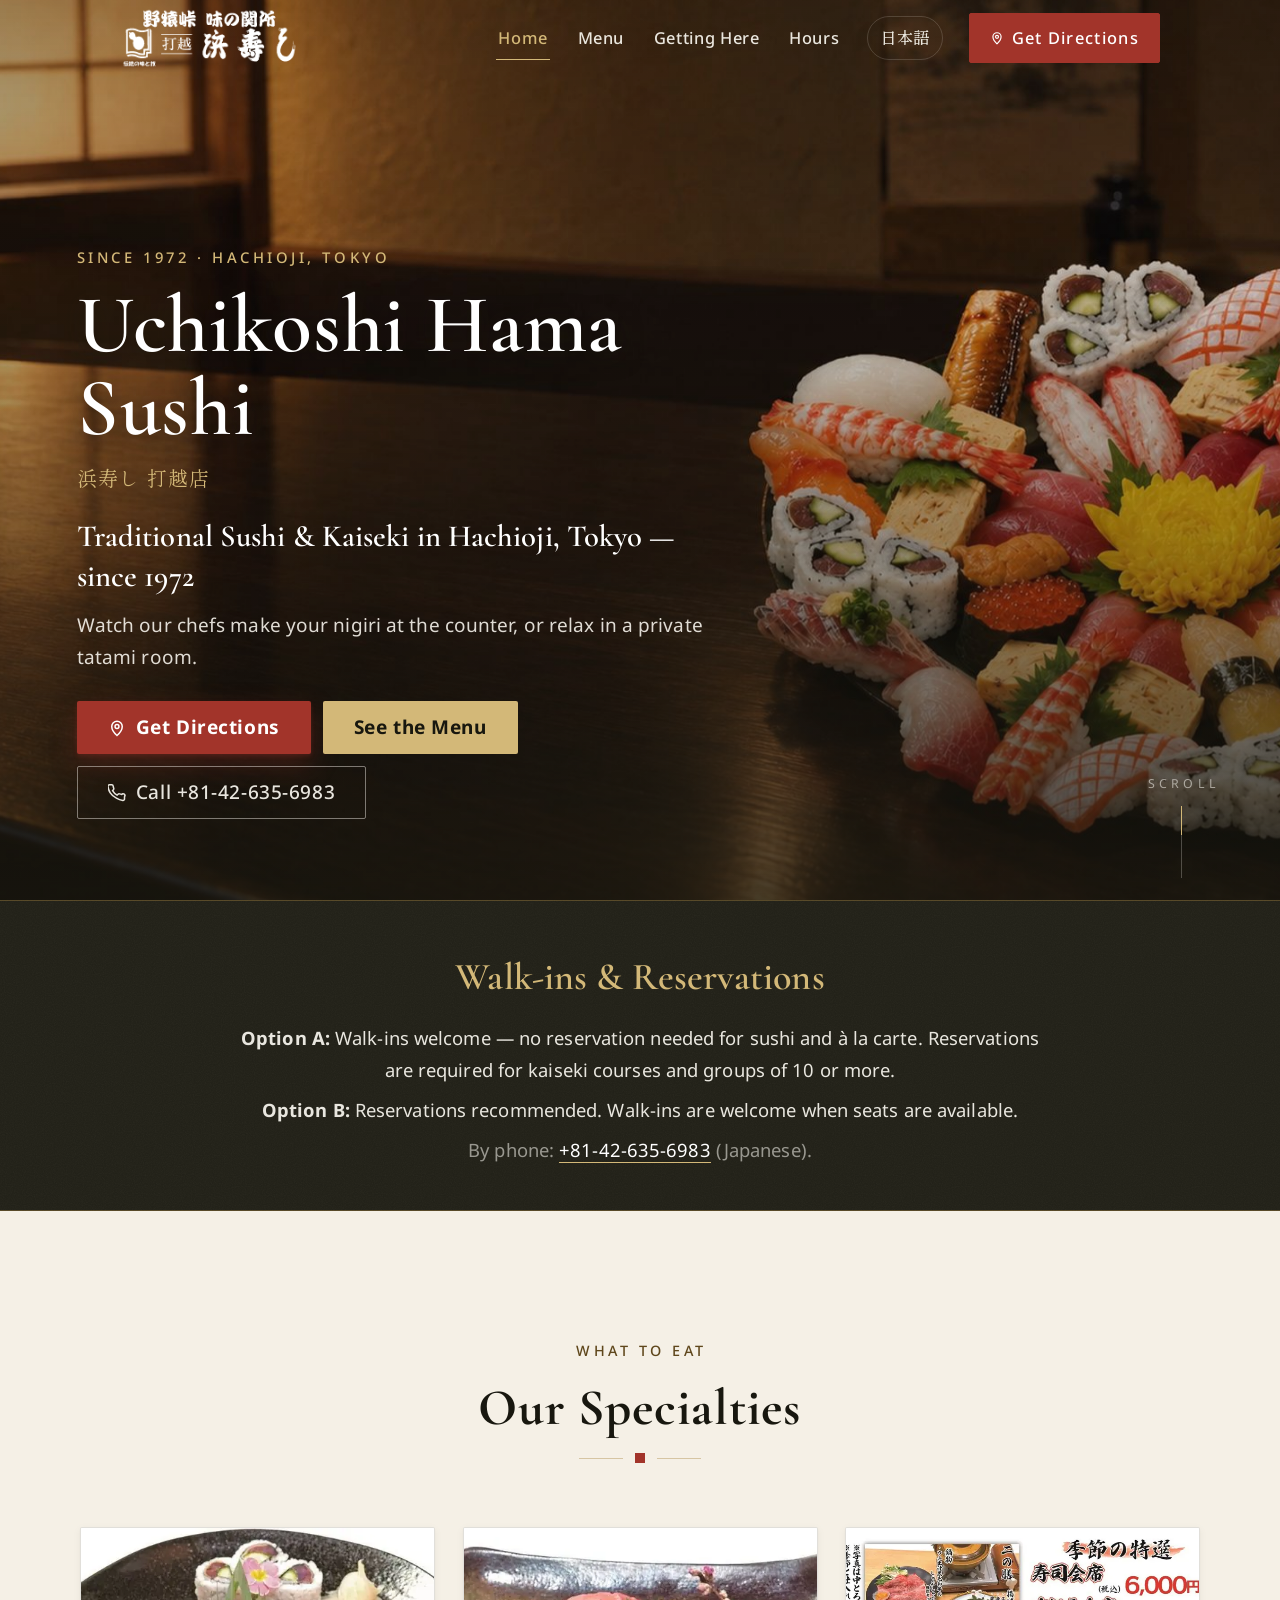
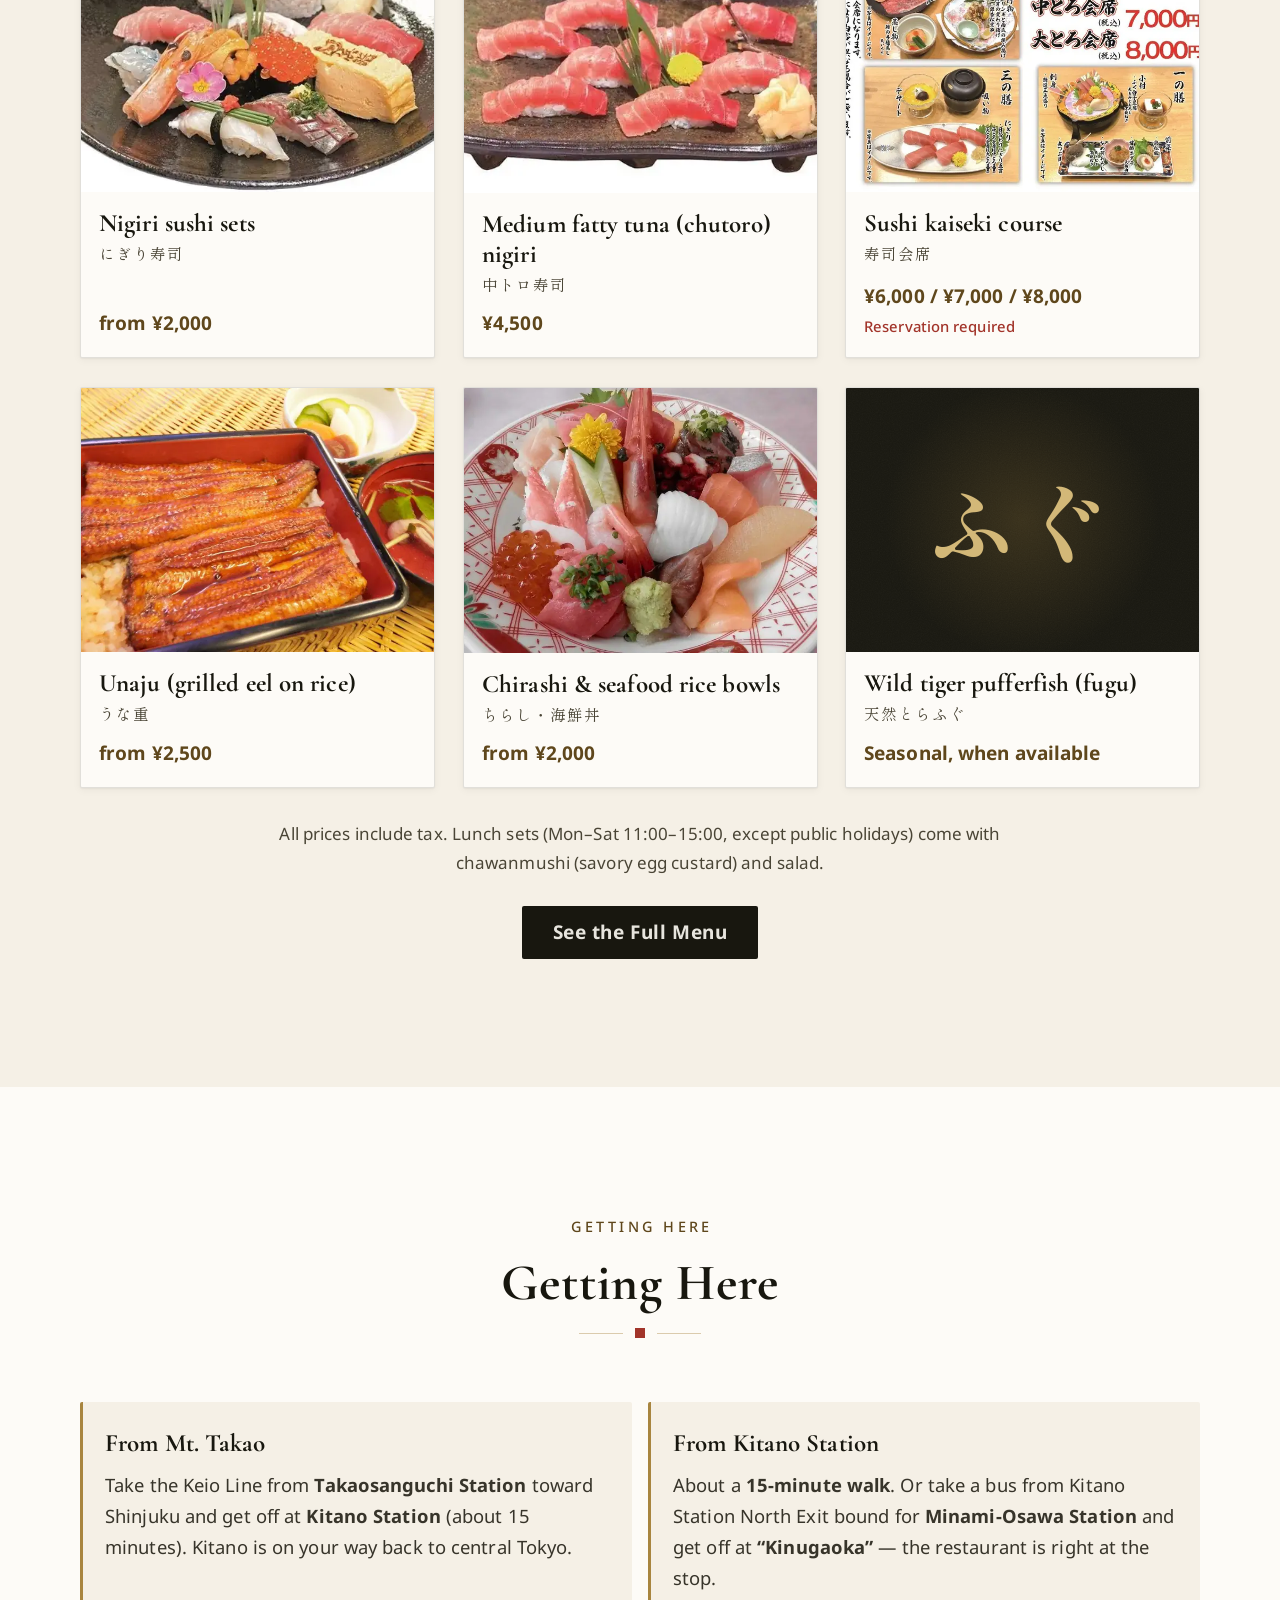
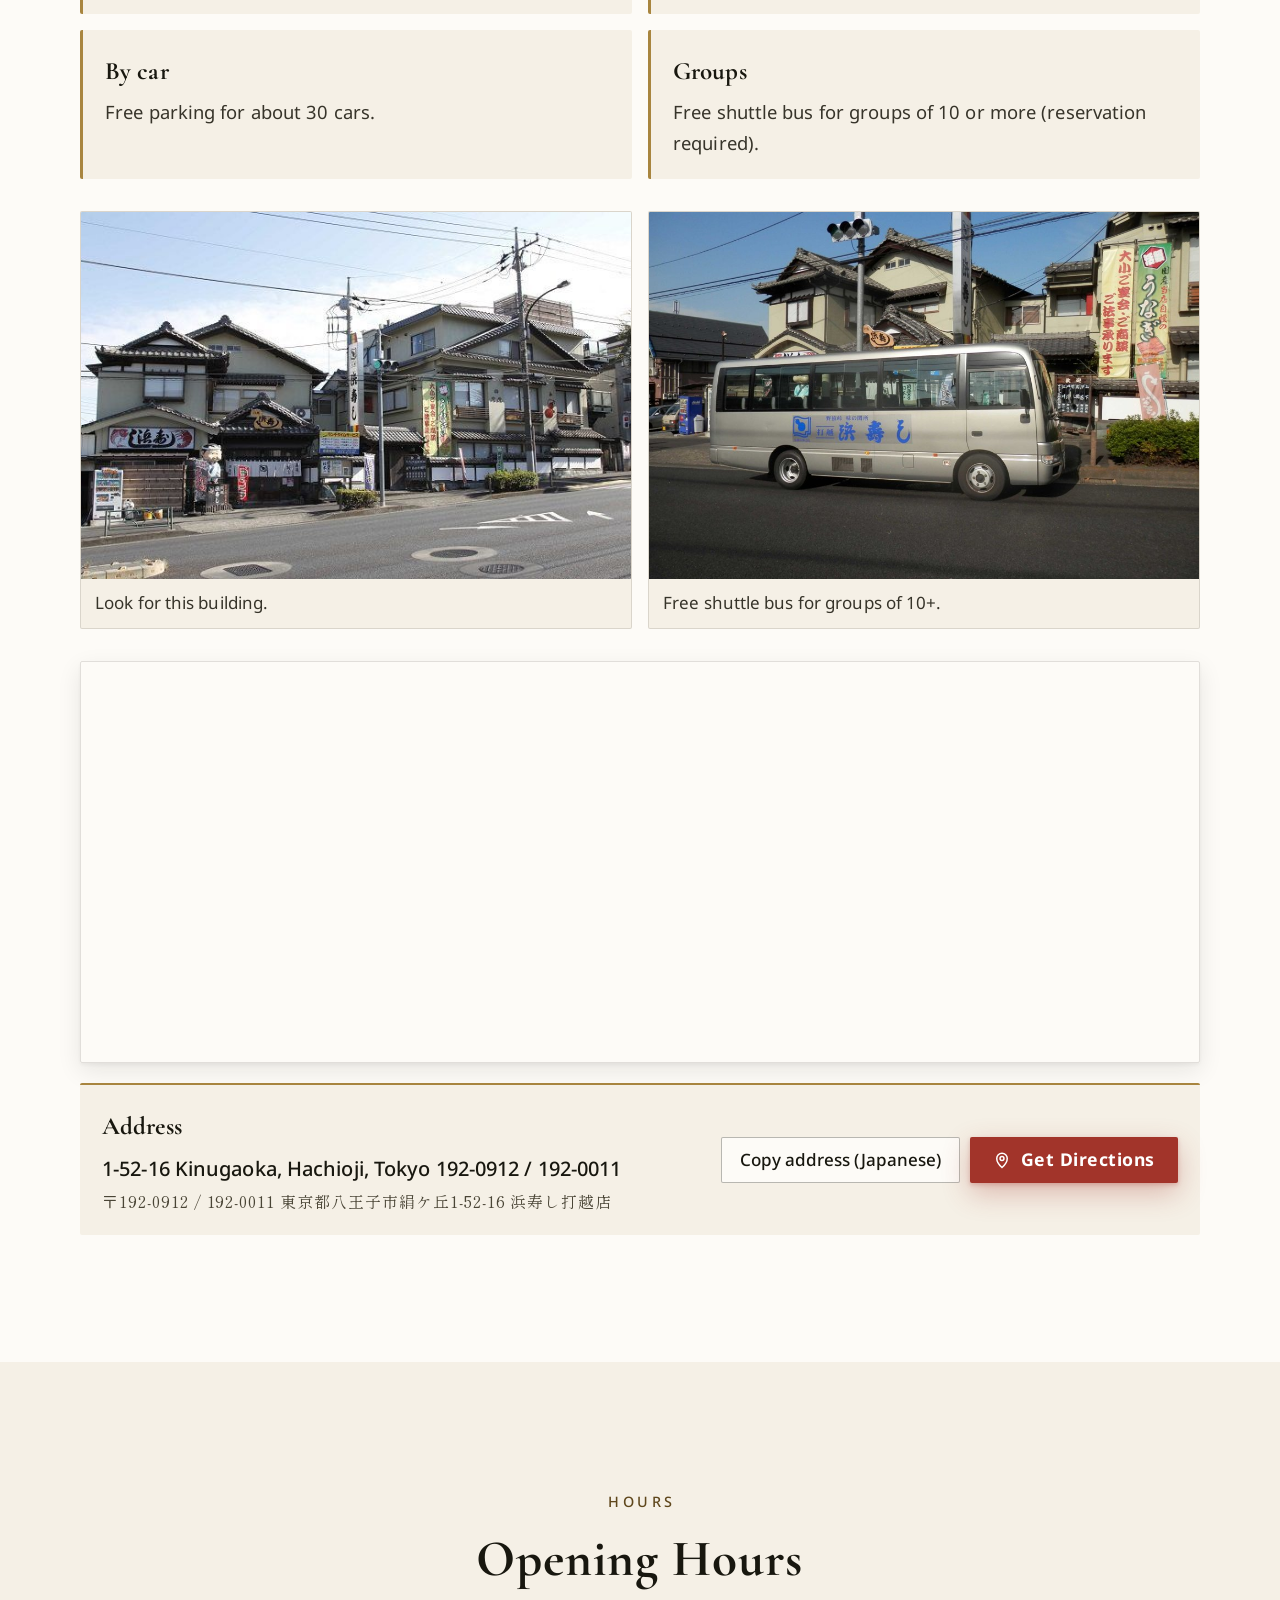
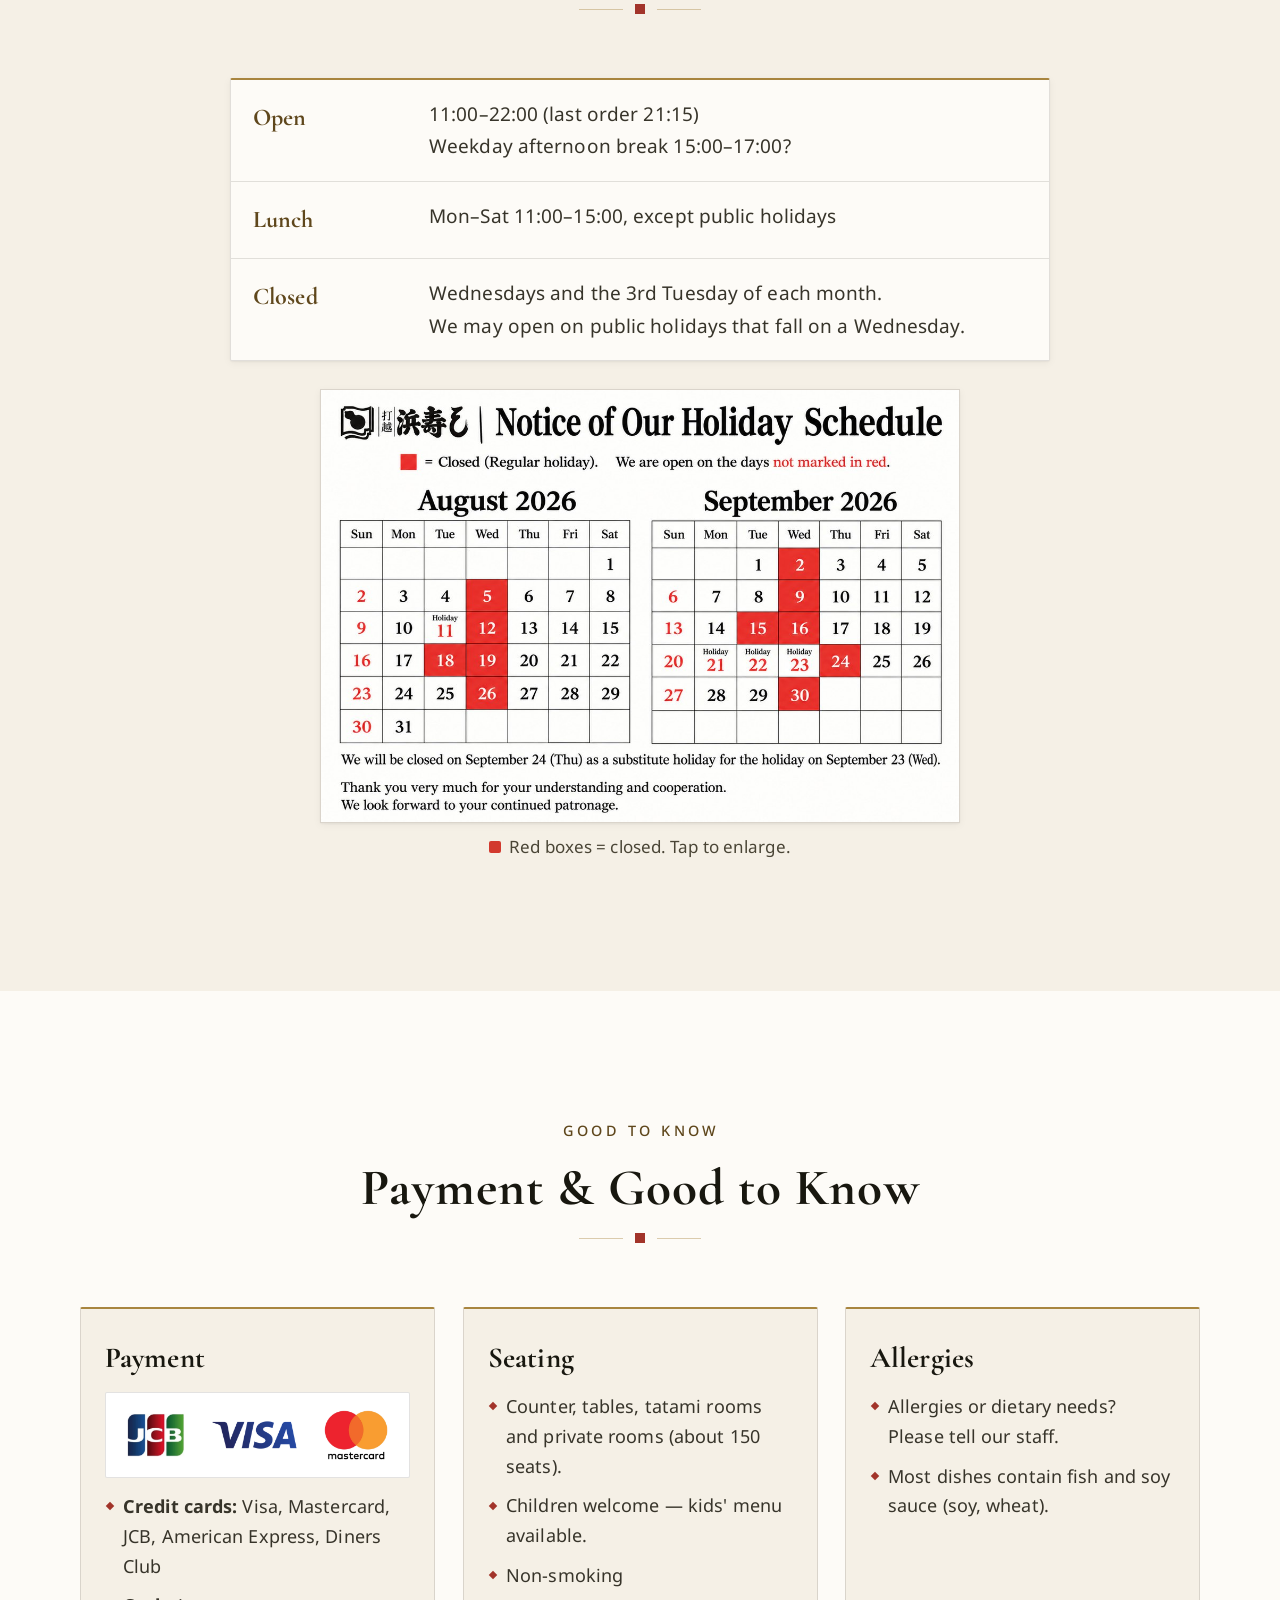
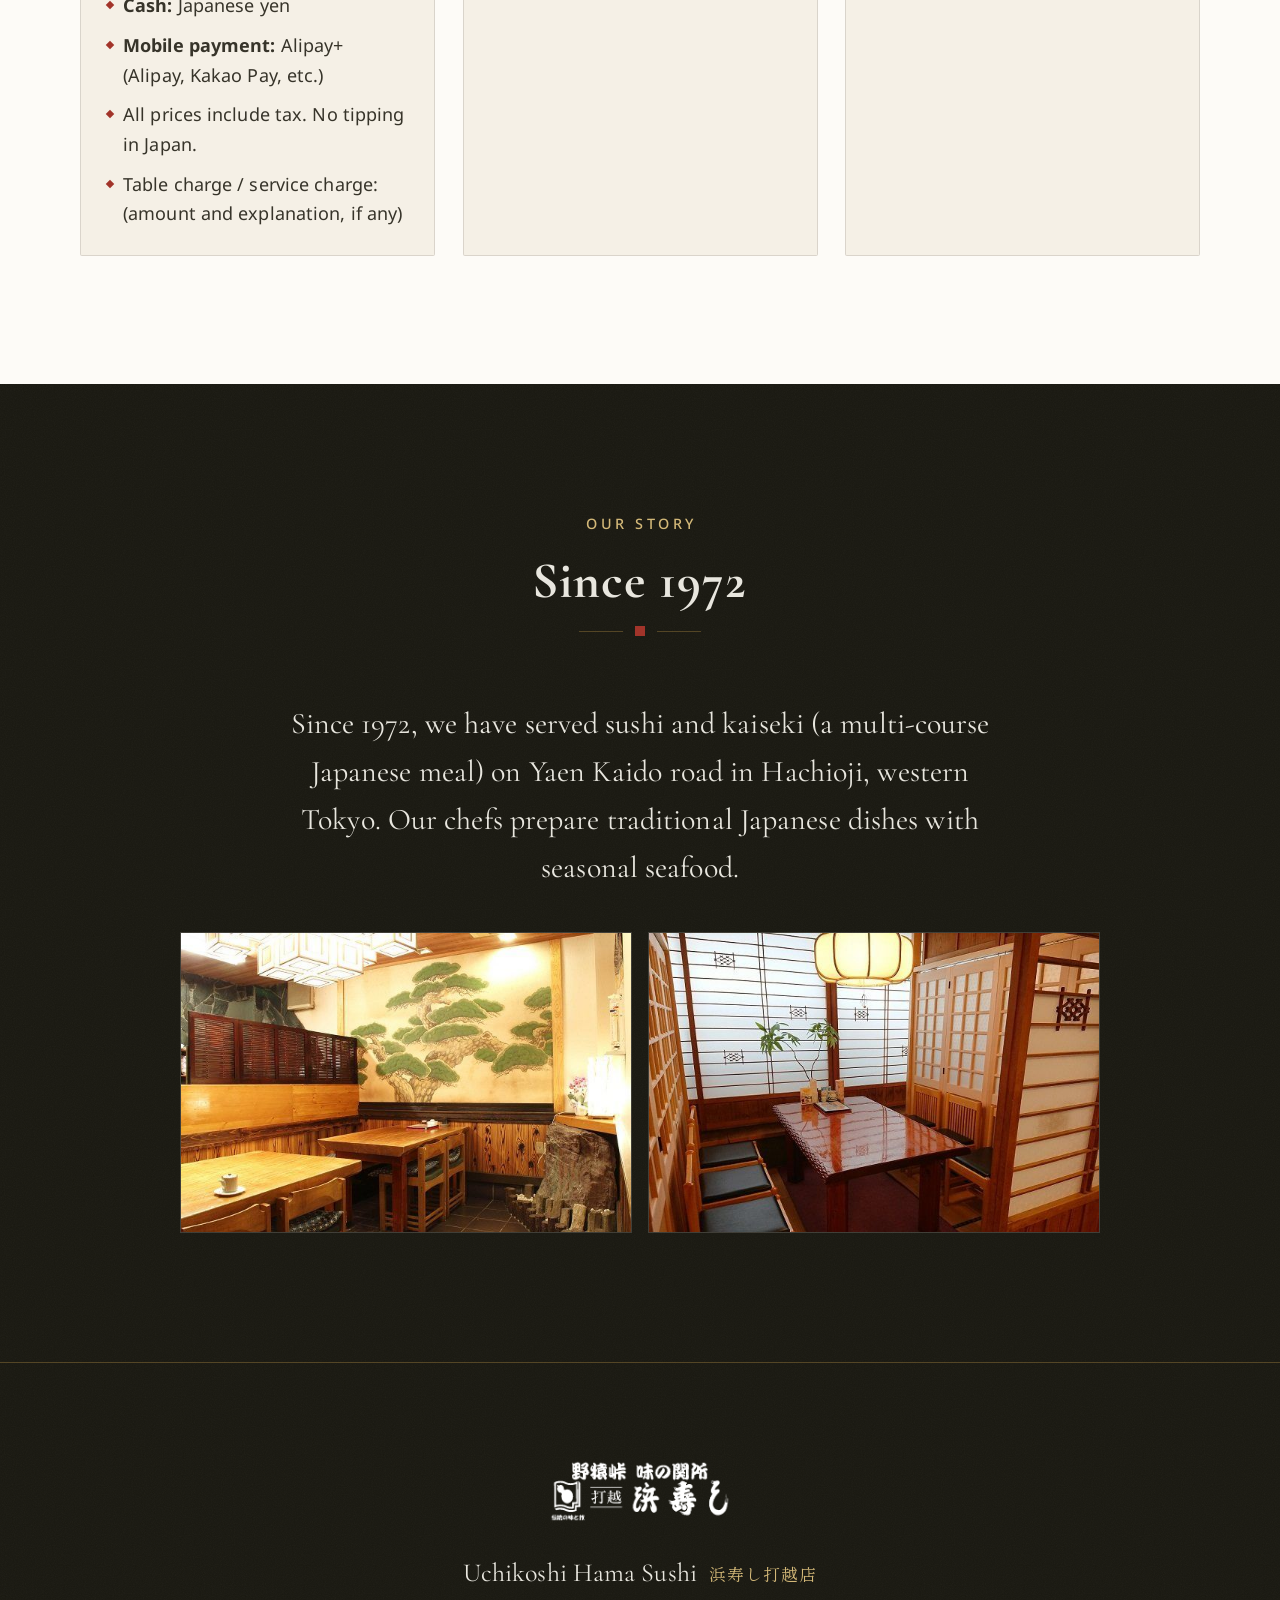
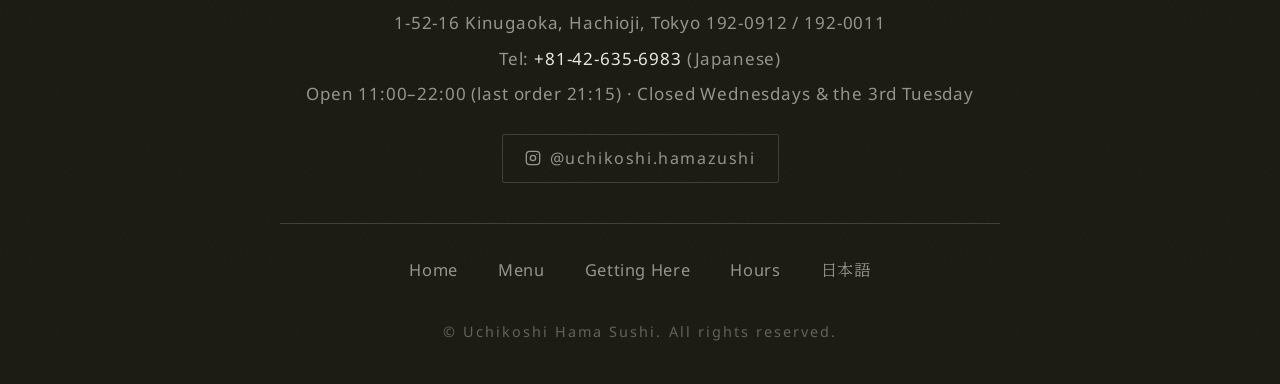
==== commit 89e0a39d: "Add files via upload" ====
--- a/en/index.html
+++ b/en/index.html
@@ -27,7 +27,6 @@
   <meta name="twitter:card" content="summary_large_image">
 
   <!-- Structured data (Restaurant) -->
-  <!-- TBD: "name" = English restaurant name (not decided yet) -->
   <!-- TBD: add "openingHoursSpecification" after the hours are confirmed -->
   <script type="application/ld+json">
   {
@@ -77,8 +76,8 @@
 
   <header class="nav" role="banner">
     <div class="nav-inner">
-      <a href="index.html" class="nav-logo" aria-label="Hama Sushi Uchikoshi — Home">
-        <img src="../images/logo.png" alt="Hama Sushi Uchikoshi" class="nav-logo-img">
+      <a href="index.html" class="nav-logo" aria-label="Uchikoshi Hama Sushi — Home">
+        <img src="../images/logo.png" alt="Uchikoshi Hama Sushi" class="nav-logo-img">
       </a>
 
       <!-- PC navigation -->
@@ -123,20 +122,20 @@
     <a href="tel:+81426356983" class="drawer-call" aria-label="Call +81-42-635-6983">Call +81-42-635-6983</a>
   </div>
 
+  <!-- Hero background: fixed behind the page, same as the Japanese top page -->
+  <!-- TBD: replace the photo when we have one of a chef making nigiri -->
+  <div class="hero-bg" id="heroBg" role="img" aria-label="Sushi platter at the counter of Uchikoshi Hama Sushi"></div>
+  <div class="hero-overlay" aria-hidden="true"></div>
+
   <main id="main">
     <!-- ============ (1) First view ============ -->
-    <section class="en-hero" aria-labelledby="en-hero-title">
-      <div class="en-hero-bg" role="img" aria-label="Sushi chefs' counter at Hama Sushi Uchikoshi"></div>
-      <!-- TBD: replace the photo when we have one of a chef making nigiri -->
-      <div class="en-hero-content">
+    <section class="hero en-hero" aria-labelledby="en-hero-title">
+      <div class="hero-content en-hero-content">
         <p class="en-hero-since">Since 1972 · Hachioji, Tokyo</p>
-        <!-- TBD: English restaurant name -->
-        <h1 class="en-hero-title" id="en-hero-title"><span class="tbd">Uchikoshi Hama Sushi</span></h1>
+        <h1 class="en-hero-title" id="en-hero-title">Uchikoshi Hama Sushi</h1>
         <p class="en-hero-ja" lang="ja">浜寿し 打越店</p>
         <p class="en-hero-catch">Traditional Sushi &amp; Kaiseki in Hachioji, Tokyo — since 1972</p>
         <p class="en-hero-lead">Watch our chefs make your nigiri at the counter, or relax in a private tatami room.</p>
-        <!-- TBD: show only after the executive director approves -->
-        <p class="en-hero-note"><span class="tbd">Not affiliated with the Hama-sushi conveyor-belt chain.</span></p>
 
         <div class="en-hero-ctas">
           <a href="https://www.google.com/maps/dir/?api=1&amp;destination=%E6%B5%9C%E5%AF%BF%E3%81%97%E6%89%93%E8%B6%8A%E5%BA%97%20%E6%9D%B1%E4%BA%AC%E9%83%BD%E5%85%AB%E7%8E%8B%E5%AD%90%E5%B8%82%E7%B5%B9%E3%82%B1%E4%B8%981-52-16" class="en-btn en-btn--primary" data-directions target="_blank" rel="noopener">
@@ -149,6 +148,11 @@
             Call +81-42-635-6983
           </a>
         </div>
+      </div>
+
+      <div class="hero-scroll" aria-hidden="true">
+        <span>SCROLL</span>
+        <div class="hero-scroll-line"></div>
       </div>
     </section>
 
@@ -291,7 +295,7 @@
         <div class="en-map reveal">
           <iframe
             src="https://www.google.com/maps/embed?pb=!1m18!1m12!1m3!1d3242.6327235578515!2d139.3620555!3d35.6367798!2m3!1f0!2f0!3f0!3m2!1i1024!2i768!4f13.1!3m3!1m2!1s0x60191d813ae3c991%3A0x74db18227a8f34f2!2z44CSMTkyLTA5MTIg5p2x5Lqs6YO95YWr546L5a2Q5biC57W544Kx5LiY77yR5LiB55uu77yV77yS4oiS77yR77yW!5e0!3m2!1sen!2sjp!4v1782648003059!5m2!1sen!2sjp"
-            title="Map to Hama Sushi Uchikoshi"
+            title="Map to Uchikoshi Hama Sushi"
             loading="lazy"
             referrerpolicy="no-referrer-when-downgrade"
             allowfullscreen
@@ -340,8 +344,8 @@
         </dl>
 
         <figure class="en-calendar en-zoom reveal">
-          <img src="../images/schedule_calendar.jpg" alt="Closure calendar — red days are closed" loading="lazy" width="842" height="596">
-          <figcaption><span class="en-red-dot" aria-hidden="true"></span>Red = closed. Tap to enlarge.</figcaption>
+          <img src="../images/schedule_calendar_en.jpg" alt="Holiday schedule — days in red boxes are closed" loading="lazy" width="1200" height="812">
+          <figcaption><span class="en-red-dot" aria-hidden="true"></span>Red boxes = closed. Tap to enlarge.</figcaption>
         </figure>
       </div>
     </section>
@@ -358,10 +362,13 @@
         <div class="en-know-grid">
           <div class="en-know reveal">
             <h3 class="en-know-title">Payment</h3>
+            <img class="en-pay-logos" src="../images/payment_cards.png" alt="Accepted cards: JCB, Visa, Mastercard" width="958" height="212" loading="lazy">
             <ul>
-              <li><strong>Credit cards:</strong> Visa, Mastercard, JCB, American Express, Diners Club</li>
-              <li><strong>Mobile payment:</strong> PayPay <span class="tbd">+ Alipay / WeChat Pay?</span></li>
-              <!-- TBD: add Alipay, WeChat Pay, etc.? -->
+              <li><strong>Credit cards:</strong> Visa, Mastercard, JCB<span class="tbd">, American Express, Diners Club</span></li>
+              <!-- TBD: American Express / Diners Club — keep only if accepted (they are not in the logo image) -->
+              <li><strong>Cash:</strong> Japanese yen</li>
+              <li><span class="tbd"><strong>Mobile payment:</strong> Alipay+ (Alipay, Kakao Pay, etc.)</span></li>
+              <!-- TBD: keep only if the restaurant has applied for Alipay+ via PayPay -->
               <li>All prices include tax. No tipping in Japan.</li>
               <li><span class="tbd">Table charge / service charge: (amount and explanation, if any)</span></li>
               <!-- TBD: otoshi (appetizer charge), table charge, service charge -->
@@ -408,9 +415,8 @@
   </main>
 
   <footer class="footer" role="contentinfo">
-    <p class="footer-logo"><a href="index.html" aria-label="Hama Sushi Uchikoshi — Home"><img src="../images/logo.png" alt="Hama Sushi Uchikoshi" class="footer-logo-img"></a></p>
-    <!-- TBD: English restaurant name -->
-    <p class="en-footer-name"><span class="tbd">Uchikoshi Hama Sushi</span> <span lang="ja">浜寿し打越店</span></p>
+    <p class="footer-logo"><a href="index.html" aria-label="Uchikoshi Hama Sushi — Home"><img src="../images/logo.png" alt="Uchikoshi Hama Sushi" class="footer-logo-img"></a></p>
+    <p class="en-footer-name">Uchikoshi Hama Sushi <span lang="ja">浜寿し打越店</span></p>
     <address class="footer-address">
       1-52-16 Kinugaoka, Hachioji, Tokyo <span class="tbd">192-0912 / 192-0011</span><br>
       Tel: <a href="tel:+81426356983">+81-42-635-6983</a> (Japanese)<br>
@@ -436,7 +442,7 @@
       <a href="../index.html" lang="ja" hreflang="ja">日本語</a>
     </nav>
 
-    <p class="footer-copy">© Hama Sushi Uchikoshi. All rights reserved.</p>
+    <p class="footer-copy">© Uchikoshi Hama Sushi. All rights reserved.</p>
   </footer>
 
   <!-- Mobile sticky bar: directions first, phone second -->
--- a/css/en.css
+++ b/css/en.css
@@ -41,7 +41,10 @@
 /* ------------------------------------------------------------
    02. 未確定（TBD）表示：確定するまで黄色で目立たせる
 ------------------------------------------------------------ */
-.tbd {
+/* 普段は目立たせない（完成形の見た目で確認できる）。
+   URLの最後に ?check を付けて開いたときだけ、未確定の部分を黄色で表示する
+   例）https://gucci8916.github.io/hamazushi/en/?check */
+.show-tbd .tbd {
   background: #fff1a8;
   color: #3b3000;
   outline: 1px dashed #b39500;
@@ -118,34 +121,31 @@
 /* ------------------------------------------------------------
    05. ファーストビュー
 ------------------------------------------------------------ */
-.en-hero {
-  position: relative;
-  min-height: min(100svh, 940px);
-  display: flex;
-  align-items: flex-end;
-  padding: calc(var(--nav-h) + 48px) clamp(20px, 6vw, 80px) clamp(48px, 8vh, 88px);
-  overflow: hidden;
+/* 動きは日本語版トップと同じ：背景写真は固定（.hero-bg / .hero-overlay を共用）、
+   一番上ではヘッダーが透明、スクロールすると墨色になる */
+body[data-page="en-top"] .nav {
+  background: transparent;
+  border-bottom-color: transparent;
+  -webkit-backdrop-filter: none;
+  backdrop-filter: none;
+}
+body[data-page="en-top"] .nav.is-scrolled {
   background: var(--ink);
-}
-.en-hero-bg {
-  position: absolute;
-  inset: 0;
-  background: url('../images/hero_bg.jpg') center 40% / cover no-repeat;
-}
-.en-hero-bg::after {
-  content: "";
-  position: absolute;
-  inset: 0;
-  background:
-    linear-gradient(to right, rgba(24, 23, 15, 0.82) 0%, rgba(24, 23, 15, 0.55) 45%, rgba(24, 23, 15, 0.1) 80%),
-    linear-gradient(to bottom, rgba(24, 23, 15, 0.35) 0%, rgba(24, 23, 15, 0) 30%, rgba(24, 23, 15, 0.7) 100%);
+  border-bottom-color: var(--line-inv);
+  -webkit-backdrop-filter: blur(14px);
+  backdrop-filter: blur(14px);
+}
+/* 英語は文字量が日本語版より多いので、高さは中身に合わせて伸びるようにする */
+.lang-en .hero.en-hero {
+  height: auto;
+  min-height: 100svh;
+  max-height: none;
+  padding-top: calc(var(--nav-h) + 40px);
 }
 .en-hero-content {
-  position: relative;
-  z-index: 1;
-  max-width: 640px;
+  max-width: 660px;
+  gap: 0;
   color: var(--text-inv);
-  animation: heroRise 1.2s var(--ease-out) 0.1s both;
 }
 .en-hero-since {
   font-size: 0.74rem;
@@ -157,6 +157,7 @@
 }
 .en-hero-title {
   font-family: var(--font-serif);
+  text-shadow: 0 2px 24px rgba(24, 23, 15, 0.6);
   font-size: clamp(2.6rem, 6.4vw, 4.4rem);
   font-weight: 600;
   line-height: 1.02;
@@ -431,6 +432,16 @@
   font-weight: 700;
   margin-bottom: 10px;
 }
+.en-pay-logos {
+  width: 100%;
+  max-width: 320px;
+  height: auto;
+  margin: 2px 0 14px;
+  padding: 12px 16px;
+  background: #fff;
+  border: 1px solid var(--line);
+  border-radius: var(--radius);
+}
 .en-know ul { list-style: none; display: grid; gap: 10px; }
 .en-know li {
   position: relative;
@@ -648,29 +659,14 @@
 }
 
 @media (max-width: 640px) {
-  .en-hero {
-    min-height: auto;
+  /* スマホ：写真の範囲・グラデーションは日本語版と同じ（style.css の設定をそのまま使う）。
+     文字量が多い分、写真の下半分（墨色に溶けた部分）から文字が始まるようにする */
+  .lang-en .hero.en-hero {
+    min-height: 78vh;
+    padding: calc(var(--nav-h) + 50vw) 20px 40px;
     align-items: flex-start;
-    padding: calc(var(--nav-h) + 58vw) 20px 36px;
   }
-  /* スマホ：写真を上部に収め、下端を墨色へなめらかに溶かして文字を重ねる */
-  .en-hero-bg {
-    inset: auto;
-    top: var(--nav-h);
-    left: 0;
-    right: 0;
-    height: 75vw;
-    background-image: url('../images/hero_bg_mobile.jpg');
-    background-size: cover;
-    background-position: center top;
-  }
-  .en-hero-bg::after {
-    background: linear-gradient(to bottom,
-      rgba(24, 23, 15, 0) 0%,
-      rgba(24, 23, 15, 0) 50%,
-      rgba(24, 23, 15, 0.72) 78%,
-      rgba(24, 23, 15, 1) 100%);
-  }
+  .lang-en .hero-scroll { display: none; }
   .en-hero-ctas { flex-direction: column; align-items: stretch; }
   .en-hero-ctas .en-btn { width: 100%; }
 
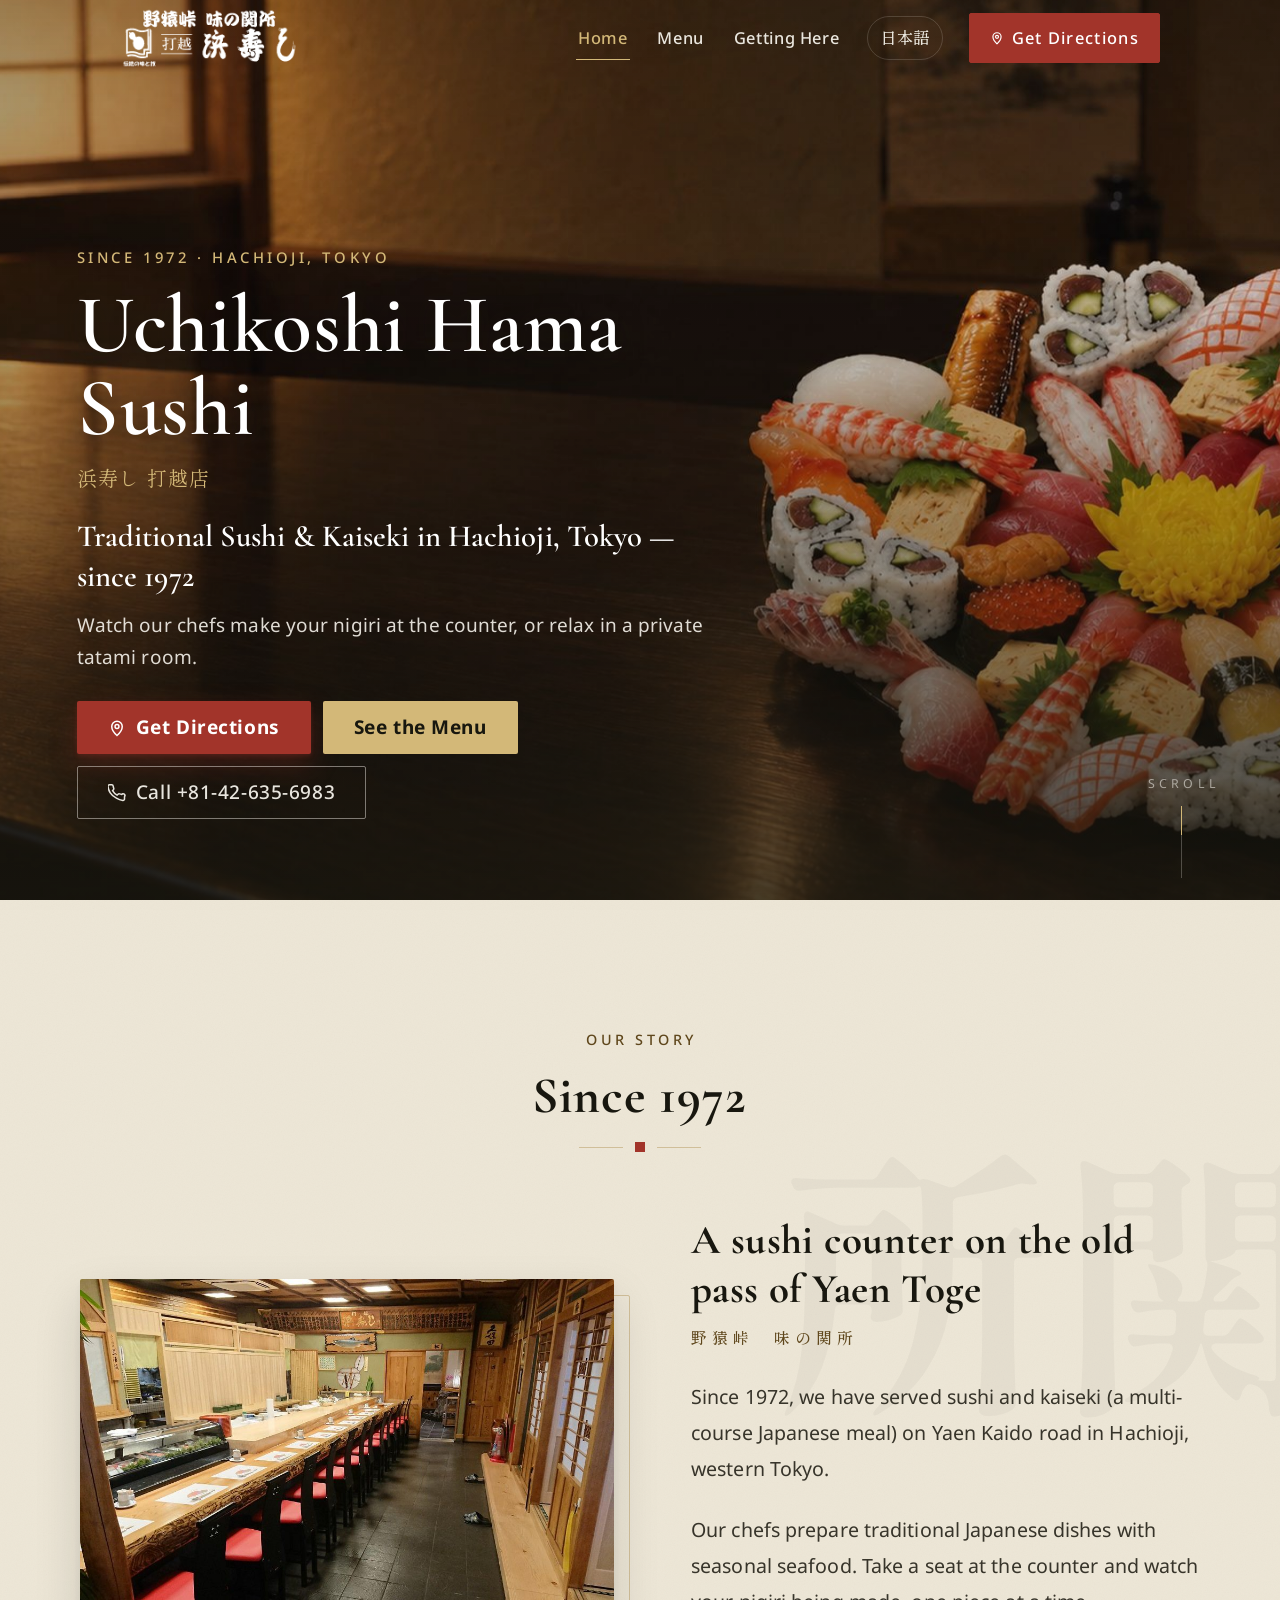
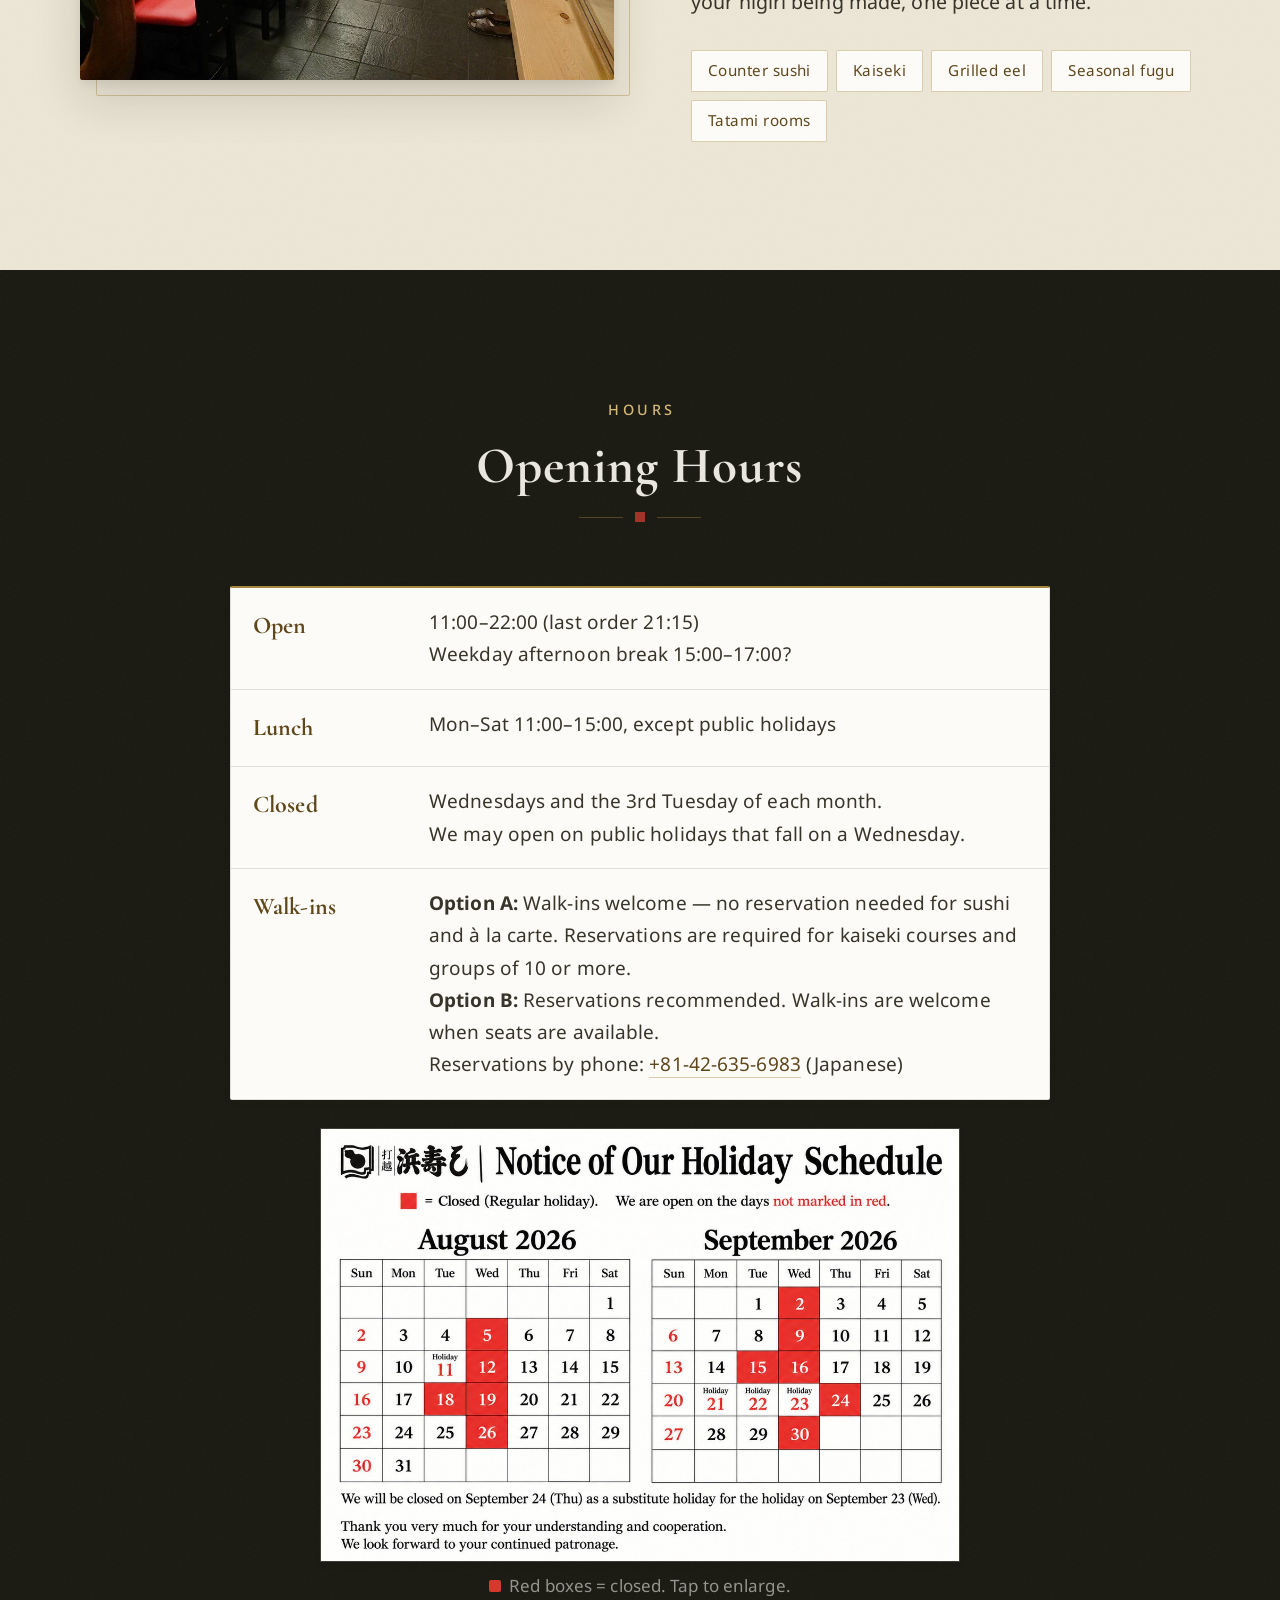
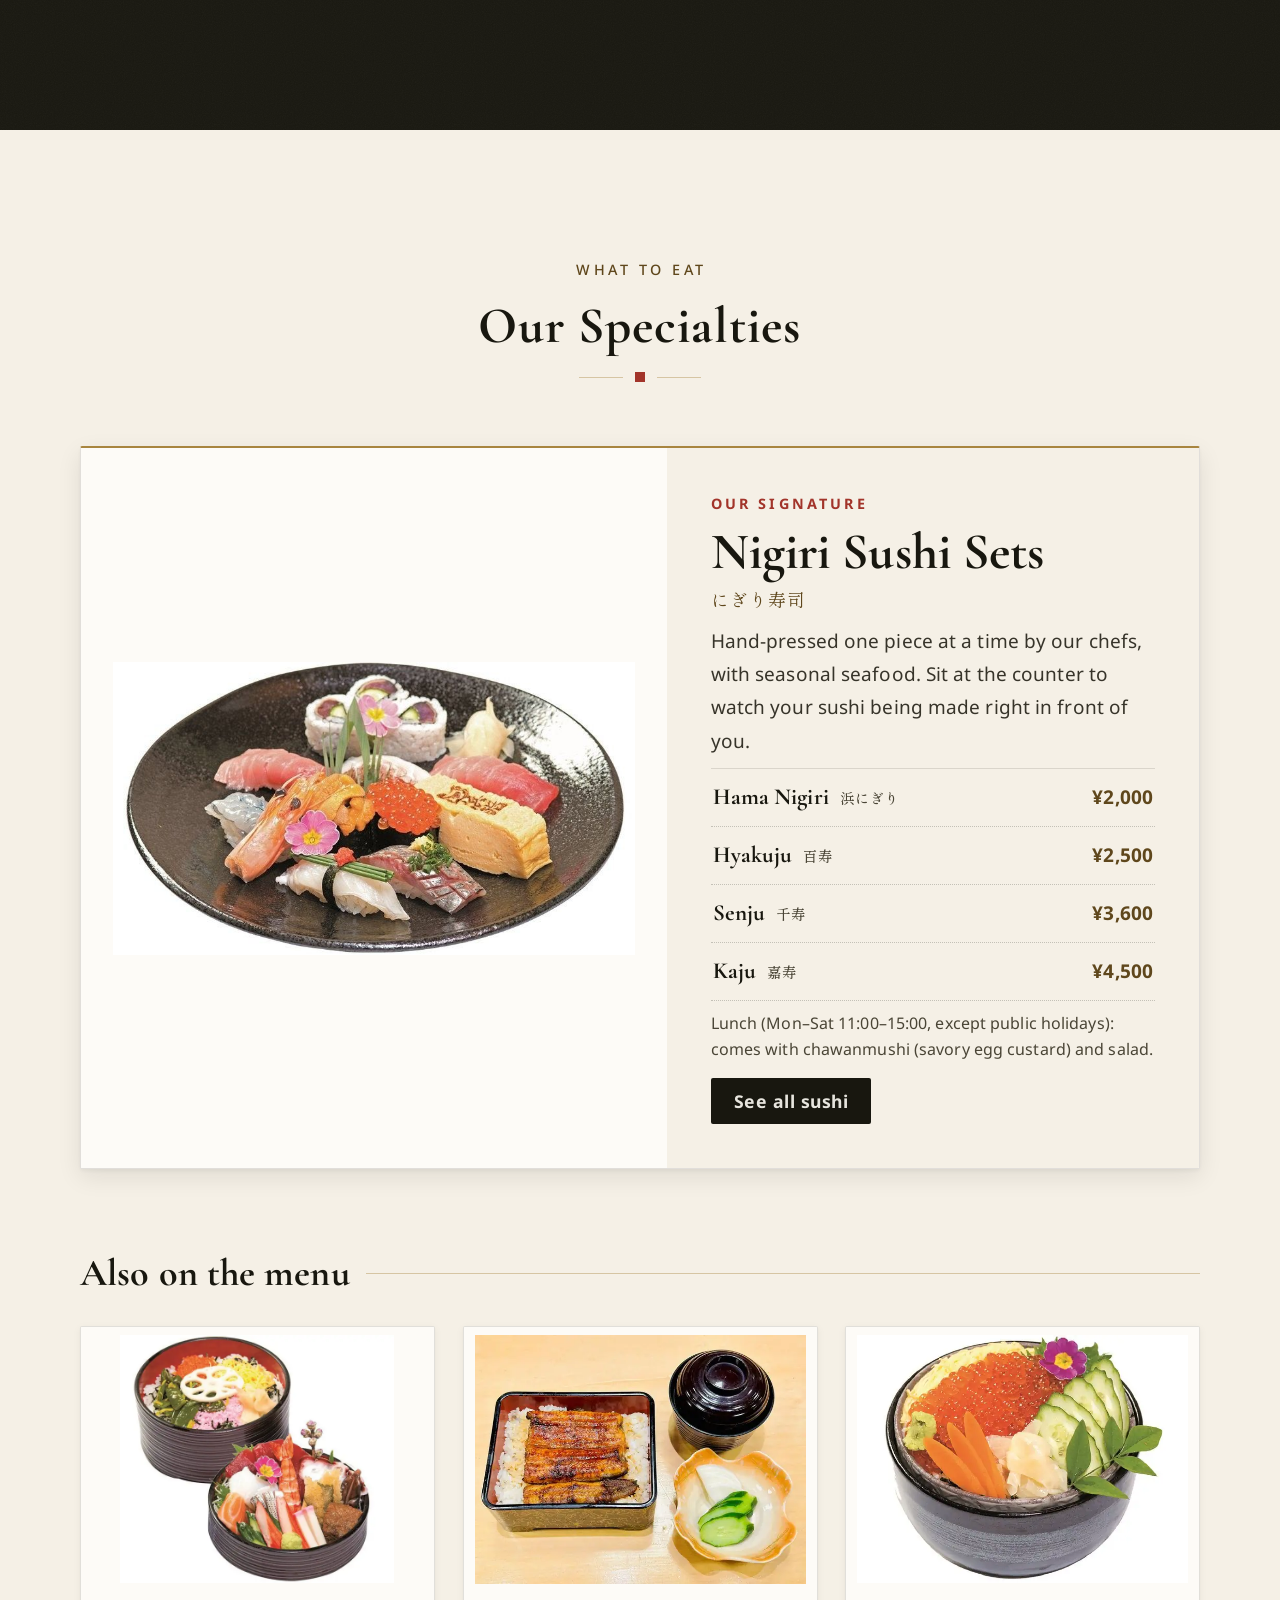
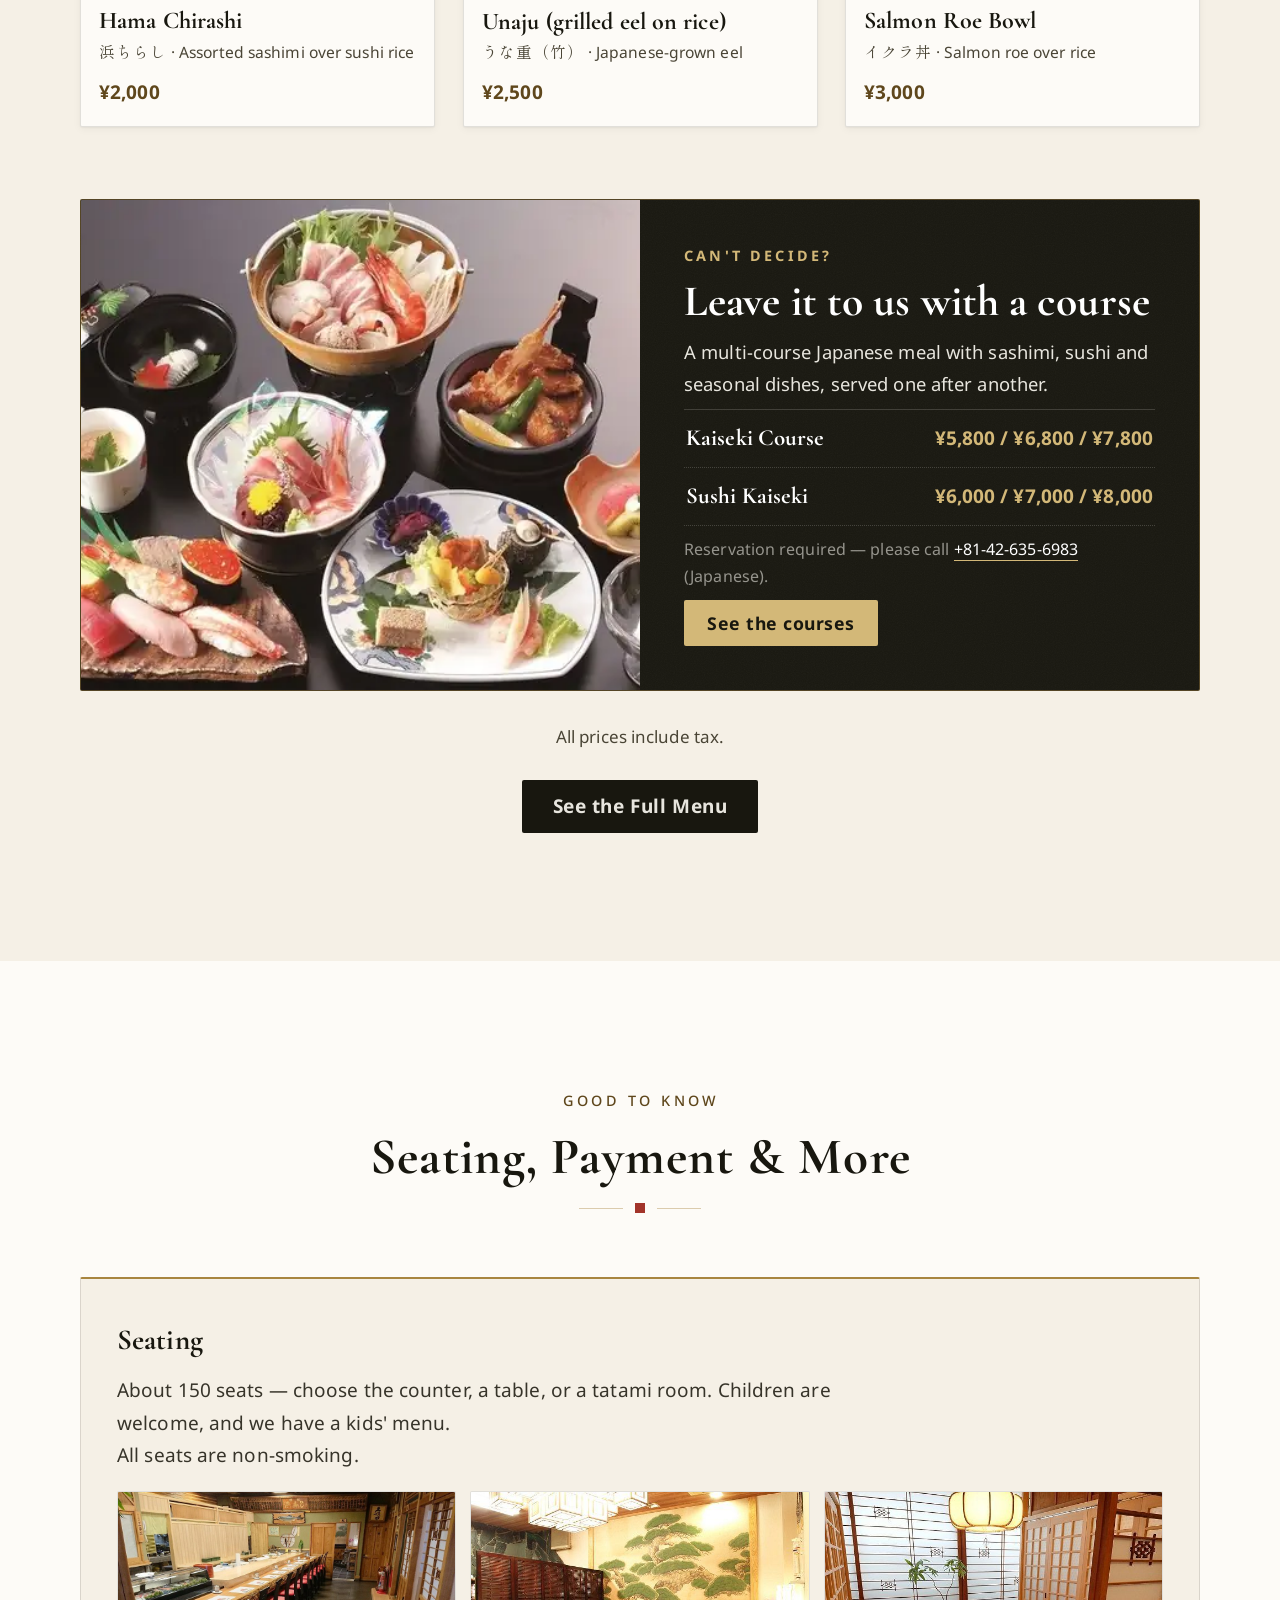
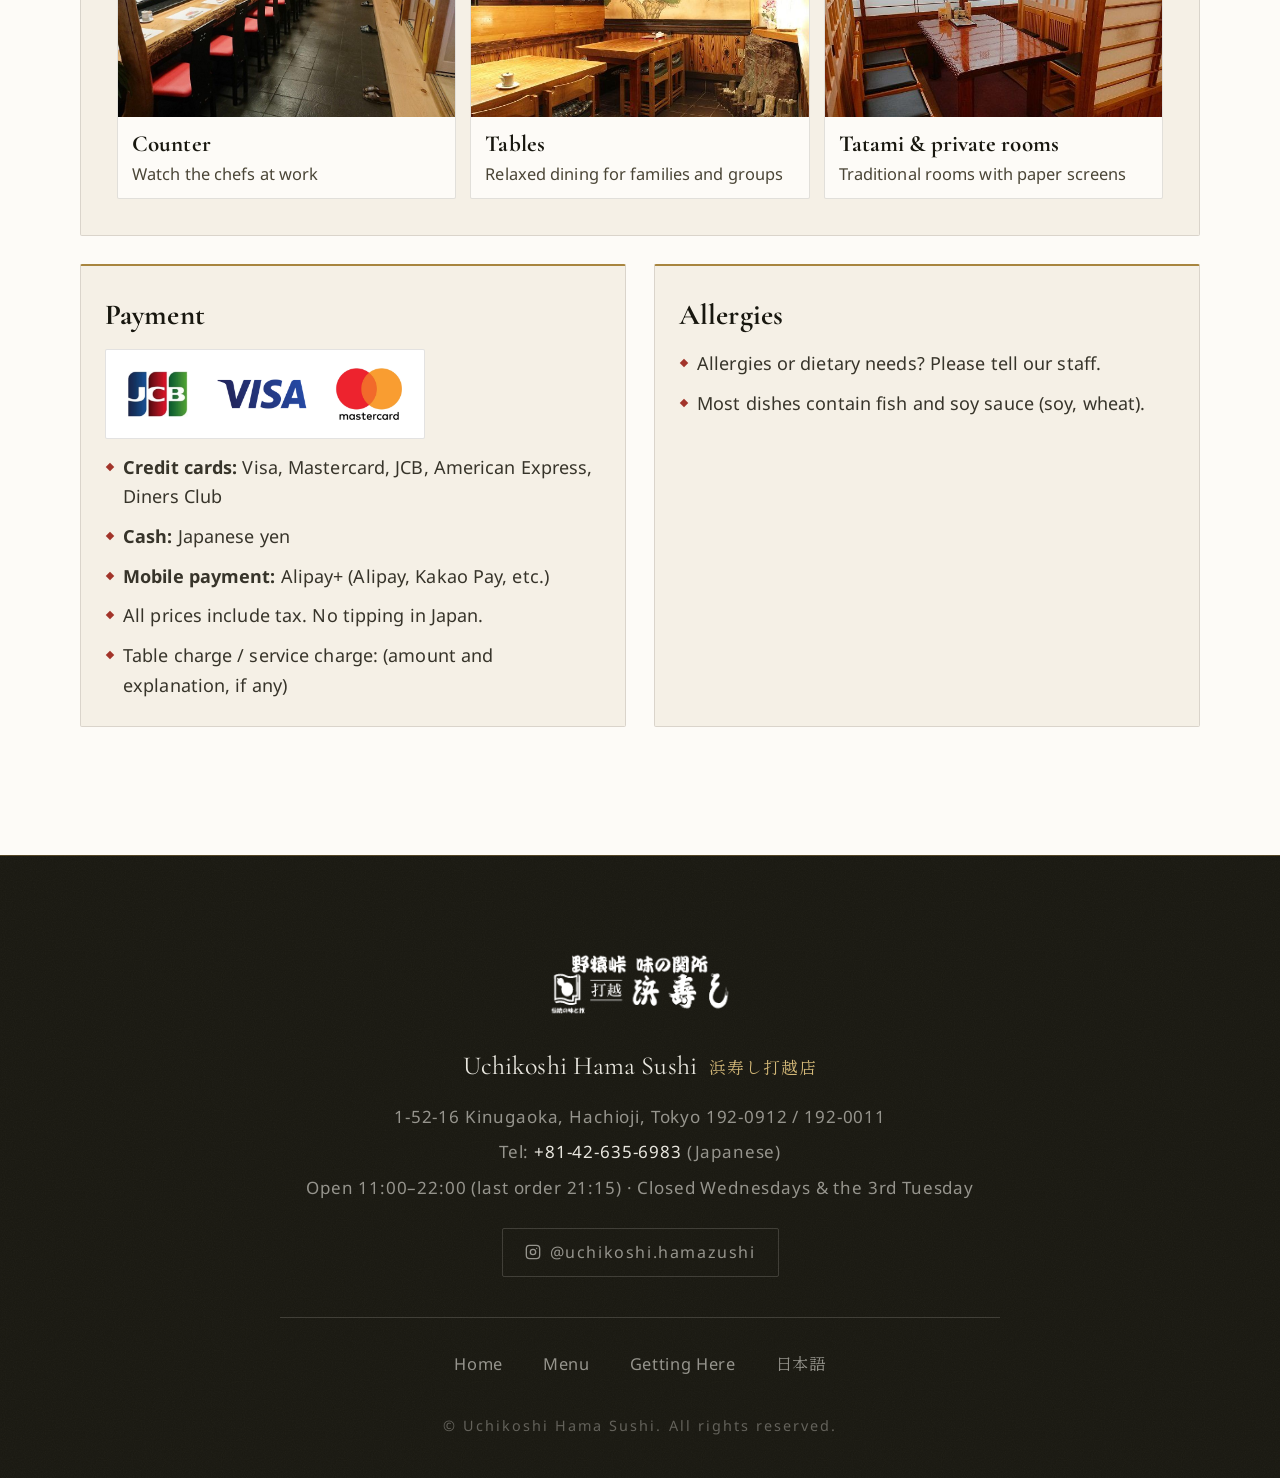
==== commit 76e75929: "Add files via upload" ====
--- a/en/index.html
+++ b/en/index.html
@@ -85,8 +85,7 @@
         <ul class="nav-links">
           <li><a href="index.html" data-nav="en-top">Home</a></li>
           <li><a href="menu.html" data-nav="en-menu">Menu</a></li>
-          <li><a href="index.html#getting-here">Getting Here</a></li>
-          <li><a href="index.html#hours">Hours</a></li>
+          <li><a href="access.html" data-nav="en-access">Getting Here</a></li>
           <li><a href="../index.html" class="nav-lang" lang="ja" hreflang="ja">日本語</a></li>
           <li>
             <a href="https://www.google.com/maps/dir/?api=1&amp;destination=%E6%B5%9C%E5%AF%BF%E3%81%97%E6%89%93%E8%B6%8A%E5%BA%97%20%E6%9D%B1%E4%BA%AC%E9%83%BD%E5%85%AB%E7%8E%8B%E5%AD%90%E5%B8%82%E7%B5%B9%E3%82%B1%E4%B8%981-52-16" class="nav-tel nav-directions" data-directions target="_blank" rel="noopener">
@@ -111,8 +110,7 @@
     <ul>
       <li><a href="index.html" class="nav-drawer-link" data-nav="en-top">Home</a></li>
       <li><a href="menu.html" class="nav-drawer-link" data-nav="en-menu">Menu</a></li>
-      <li><a href="index.html#getting-here" class="nav-drawer-link">Getting Here</a></li>
-      <li><a href="index.html#hours" class="nav-drawer-link">Hours</a></li>
+      <li><a href="access.html" class="nav-drawer-link" data-nav="en-access">Getting Here</a></li>
       <li><a href="../index.html" class="nav-drawer-link nav-drawer-lang" lang="ja" hreflang="ja">日本語</a></li>
     </ul>
     <a href="https://www.google.com/maps/dir/?api=1&amp;destination=%E6%B5%9C%E5%AF%BF%E3%81%97%E6%89%93%E8%B6%8A%E5%BA%97%20%E6%9D%B1%E4%BA%AC%E9%83%BD%E5%85%AB%E7%8E%8B%E5%AD%90%E5%B8%82%E7%B5%B9%E3%82%B1%E4%B8%981-52-16" class="drawer-tel" data-directions target="_blank" rel="noopener">
@@ -156,21 +154,84 @@
       </div>
     </section>
 
-    <!-- ============ (2) Walk-ins & Reservations ============ -->
-    <section class="en-strip" aria-labelledby="walkin-title">
-      <div class="en-strip-inner">
-        <h2 class="en-strip-title" id="walkin-title">Walk-ins &amp; Reservations</h2>
-        <!-- TBD: choose Option A or Option B, then delete the other -->
-        <p class="en-strip-text"><span class="tbd"><strong>Option A:</strong> Walk-ins welcome — no reservation needed for sushi and à la carte. Reservations are required for kaiseki courses and groups of 10 or more.</span></p>
-        <p class="en-strip-text"><span class="tbd"><strong>Option B:</strong> Reservations recommended. Walk-ins are welcome when seats are available.</span></p>
-        <p class="en-strip-text en-strip-sub">
-          By phone: <a href="tel:+81426356983" class="en-link-light">+81-42-635-6983</a> (Japanese).
-          <!-- TBD: add a link here when online booking starts -->
-        </p>
+    <!-- ============ (2) Our Story ============ -->
+    <section class="about en-about" id="story" aria-labelledby="story-title">
+      <div class="about-inner">
+        <div class="section-head">
+          <p class="section-eyebrow reveal">OUR STORY</p>
+          <h2 class="section-title reveal delay-1" id="story-title">Since 1972</h2>
+          <div class="section-seal reveal delay-2" aria-hidden="true"></div>
+        </div>
+
+        <div class="about-grid">
+          <div class="about-image-wrap reveal">
+            <img class="about-image" src="../images/counter.jpg" alt="The sushi counter, where our chefs make nigiri in front of you" loading="lazy" width="1000" height="750">
+          </div>
+
+          <div class="about-text-wrap">
+            <p class="about-kojo reveal">A sushi counter on the old pass of Yaen Toge</p>
+            <p class="about-kojo-en reveal delay-1" lang="ja">野猿峠　味の関所</p>
+            <p class="about-body reveal delay-2">
+              Since 1972, we have served sushi and kaiseki (a multi-course Japanese meal) on Yaen Kaido road in Hachioji, western Tokyo.
+            </p>
+            <p class="about-body reveal delay-2">
+              Our chefs prepare traditional Japanese dishes with seasonal seafood.
+              Take a seat at the counter and watch your nigiri being made, one piece at a time.
+            </p>
+            <div class="about-tags reveal delay-3">
+              <span class="about-tag">Counter sushi</span>
+              <span class="about-tag">Kaiseki</span>
+              <span class="about-tag">Grilled eel</span>
+              <span class="about-tag">Seasonal fugu</span>
+              <span class="about-tag">Tatami rooms</span>
+            </div>
+          </div>
+        </div>
       </div>
     </section>
 
-    <!-- ============ (3) What to Eat ============ -->
+    <!-- ============ (3) Hours ============ -->
+    <section class="en-section en-section--ink section--ink" id="hours" aria-labelledby="hours-title">
+      <div class="en-inner en-inner--narrow">
+        <div class="section-head">
+          <p class="section-eyebrow reveal">HOURS</p>
+          <h2 class="section-title reveal delay-1" id="hours-title">Opening Hours</h2>
+          <div class="section-seal reveal delay-2" aria-hidden="true"></div>
+        </div>
+
+        <dl class="en-facts reveal">
+          <div class="en-fact">
+            <dt>Open</dt>
+            <dd>11:00–22:00 (last order <span class="tbd">21:15</span>)
+              <br><span class="tbd">Weekday afternoon break 15:00–17:00?</span></dd>
+            <!-- TBD: is there an afternoon break on weekdays? last order 21:15 or 21:30? -->
+          </div>
+          <div class="en-fact">
+            <dt>Lunch</dt>
+            <dd>Mon–Sat 11:00–<span class="tbd">15:00</span>, except public holidays</dd>
+          </div>
+          <div class="en-fact">
+            <dt>Closed</dt>
+            <dd>Wednesdays and the 3rd Tuesday of each month.<br>We may open on public holidays that fall on a Wednesday.</dd>
+          </div>
+          <div class="en-fact">
+            <dt>Walk-ins</dt>
+            <!-- TBD: choose Option A or Option B, then delete the other -->
+            <dd><span class="tbd"><strong>Option A:</strong> Walk-ins welcome — no reservation needed for sushi and à la carte. Reservations are required for kaiseki courses and groups of 10 or more.</span>
+              <br><span class="tbd"><strong>Option B:</strong> Reservations recommended. Walk-ins are welcome when seats are available.</span>
+              <br>Reservations by phone: <a href="tel:+81426356983" class="link-gold">+81-42-635-6983</a> (Japanese)
+              <!-- TBD: add a link here when online booking starts --></dd>
+          </div>
+        </dl>
+
+        <figure class="en-calendar en-zoom reveal">
+          <img src="../images/schedule_calendar_en.jpg" alt="Holiday schedule — days in red boxes are closed" loading="lazy" width="1200" height="812">
+          <figcaption><span class="en-red-dot" aria-hidden="true"></span>Red boxes = closed. Tap to enlarge.</figcaption>
+        </figure>
+      </div>
+    </section>
+
+    <!-- ============ (4) What to Eat ============ -->
     <section class="en-section en-section--paper" id="what-to-eat" aria-labelledby="eat-title">
       <div class="en-inner">
         <div class="section-head">
@@ -179,187 +240,122 @@
           <div class="section-seal reveal delay-2" aria-hidden="true"></div>
         </div>
 
+        <!-- TBD: when the omakase course for international guests is ready, it can be added here -->
+
+        <!-- Signature: Nigiri sushi sets -->
+        <article class="en-signature reveal">
+          <div class="en-signature-img">
+            <img src="../images/nigiri_senju.jpg" alt="Senju — an assorted nigiri sushi set" loading="lazy" width="800" height="450">
+          </div>
+          <div class="en-signature-body">
+            <p class="en-signature-eyebrow">Our signature</p>
+            <h3 class="en-signature-title">Nigiri Sushi Sets</h3>
+            <p class="en-signature-ja" lang="ja">にぎり寿司</p>
+            <p class="en-signature-text">
+              Hand-pressed one piece at a time by our chefs, with seasonal seafood.
+              Sit at the counter to watch your sushi being made right in front of you.
+            </p>
+            <ul class="en-signature-list">
+              <li><span>Hama Nigiri <small lang="ja">浜にぎり</small></span><span>¥2,000</span></li>
+              <li><span>Hyakuju <small lang="ja">百寿</small></span><span>¥2,500</span></li>
+              <li><span>Senju <small lang="ja">千寿</small></span><span>¥3,600</span></li>
+              <li><span>Kaju <small lang="ja">嘉寿</small></span><span>¥4,500</span></li>
+            </ul>
+            <p class="en-signature-note">
+              Lunch (Mon–Sat 11:00–<span class="tbd">15:00</span>, except public holidays): comes with chawanmushi (savory egg custard) and salad.
+            </p>
+            <a href="menu.html#sushi" class="en-btn en-btn--ink en-btn--sm">See all sushi</a>
+          </div>
+        </article>
+
+        <!-- Also on the menu -->
+        <h3 class="en-sub-title reveal">Also on the menu</h3>
         <div class="en-dish-grid">
-          <!-- TBD: when the omakase course for international guests is ready, add it here as the first card
-          <a href="menu.html#omakase" class="en-dish en-dish--featured reveal">
-            <img src="../images/webp/xxxx.webp" alt="..." loading="lazy">
+          <a href="menu.html#bowls" class="en-dish reveal">
+            <img src="../images/webp/chirashi_hama.webp" alt="Hama Chirashi — assorted sashimi over sushi rice" loading="lazy">
             <div class="en-dish-body">
-              <h3 class="en-dish-name">Counter Omakase Course</h3>
-              <p class="en-dish-ja" lang="ja">おまかせコース</p>
-              <p class="en-dish-price">¥0,000</p>
+              <h4 class="en-dish-name">Hama Chirashi</h4>
+              <p class="en-dish-ja"><span lang="ja">浜ちらし</span> · Assorted sashimi over sushi rice</p>
+              <p class="en-dish-price">¥2,000</p>
             </div>
           </a>
-          -->
-          <a href="menu.html#sushi" class="en-dish reveal">
-            <img src="../images/webp/nigiri_senju.webp" alt="Assorted nigiri sushi set" loading="lazy" width="800" height="450">
+          <a href="menu.html#unagi" class="en-dish reveal delay-1">
+            <img src="../images/webp/unagi_take.webp" alt="Unaju — grilled eel on rice in a lacquered box" loading="lazy">
             <div class="en-dish-body">
-              <h3 class="en-dish-name">Nigiri sushi sets</h3>
-              <p class="en-dish-ja" lang="ja">にぎり寿司</p>
-              <p class="en-dish-price">from ¥2,000</p>
+              <h4 class="en-dish-name">Unaju (grilled eel on rice)</h4>
+              <p class="en-dish-ja"><span lang="ja">うな重（竹）</span> · Japanese-grown eel</p>
+              <p class="en-dish-price">¥2,500</p>
             </div>
           </a>
-          <a href="menu.html#sushi" class="en-dish reveal delay-1">
-            <img src="../images/webp/nigiri_chutoro.webp" alt="Medium fatty tuna (chutoro) nigiri" loading="lazy">
+          <a href="menu.html#bowls" class="en-dish reveal delay-2">
+            <img src="../images/webp/don_ikura.webp" alt="Salmon roe bowl" loading="lazy">
             <div class="en-dish-body">
-              <h3 class="en-dish-name">Medium fatty tuna (chutoro) nigiri</h3>
-              <p class="en-dish-ja" lang="ja">中トロ寿司</p>
-              <p class="en-dish-price">¥4,500</p>
+              <h4 class="en-dish-name">Salmon Roe Bowl</h4>
+              <p class="en-dish-ja"><span lang="ja">イクラ丼</span> · Salmon roe over rice</p>
+              <p class="en-dish-price">¥3,000</p>
             </div>
           </a>
-          <a href="menu.html#kaiseki" class="en-dish reveal delay-2">
-            <img src="../images/webp/kaiseki_tokusen.webp" alt="Sushi kaiseki course with seasonal dishes" loading="lazy">
-            <div class="en-dish-body">
-              <h3 class="en-dish-name">Sushi kaiseki course</h3>
-              <p class="en-dish-ja" lang="ja">寿司会席</p>
-              <p class="en-dish-price">¥6,000 / ¥7,000 / ¥8,000<span class="en-dish-tag">Reservation required</span></p>
-            </div>
-          </a>
-          <a href="menu.html#unagi" class="en-dish reveal">
-            <img src="../images/webp/unagi_matsu.webp" alt="Unaju — grilled eel on rice in a lacquered box" loading="lazy">
-            <div class="en-dish-body">
-              <h3 class="en-dish-name">Unaju (grilled eel on rice)</h3>
-              <p class="en-dish-ja" lang="ja">うな重</p>
-              <p class="en-dish-price">from ¥2,500</p>
-            </div>
-          </a>
-          <a href="menu.html#bowls" class="en-dish reveal delay-1">
-            <img src="../images/webp/don_kaisen.webp" alt="Seafood rice bowl topped with sashimi" loading="lazy">
-            <div class="en-dish-body">
-              <h3 class="en-dish-name">Chirashi &amp; seafood rice bowls</h3>
-              <p class="en-dish-ja" lang="ja">ちらし・海鮮丼</p>
-              <p class="en-dish-price">from ¥2,000</p>
-            </div>
-          </a>
-          <a href="menu.html#fugu" class="en-dish en-dish--text reveal delay-2">
-            <div class="en-dish-emblem" aria-hidden="true"><span lang="ja">ふぐ</span></div>
-            <div class="en-dish-body">
-              <h3 class="en-dish-name">Wild tiger pufferfish (fugu)</h3>
-              <p class="en-dish-ja" lang="ja">天然とらふぐ</p>
-              <p class="en-dish-price">Seasonal, when available</p>
-            </div>
-          </a>
-        </div>
-
-        <p class="en-note reveal">
-          All prices include tax.
-          Lunch sets (Mon–Sat 11:00–<span class="tbd">15:00</span>, except public holidays) come with chawanmushi (savory egg custard) and salad.
-          <!-- TBD: lunch ends at 14:00 or 15:00? -->
-        </p>
+        </div>
+
+        <!-- Can't decide? -->
+        <article class="en-course reveal">
+          <div class="en-course-img">
+            <img src="../images/webp/course_main.webp" alt="A kaiseki course with sashimi, sushi and seasonal dishes" loading="lazy">
+          </div>
+          <div class="en-course-body">
+            <p class="en-signature-eyebrow">Can't decide?</p>
+            <h3 class="en-course-title">Leave it to us with a course</h3>
+            <p class="en-course-text">A multi-course Japanese meal with sashimi, sushi and seasonal dishes, served one after another.</p>
+            <ul class="en-signature-list en-signature-list--light">
+              <li><span>Kaiseki Course</span><span>¥5,800 / ¥6,800 / ¥7,800</span></li>
+              <li><span>Sushi Kaiseki</span><span>¥6,000 / ¥7,000 / ¥8,000</span></li>
+            </ul>
+            <p class="en-course-note">Reservation required — please call <a href="tel:+81426356983">+81-42-635-6983</a> (Japanese).</p>
+            <a href="menu.html#kaiseki" class="en-btn en-btn--gold en-btn--sm">See the courses</a>
+          </div>
+        </article>
+
+        <p class="en-note reveal">All prices include tax.</p>
         <div class="u-center reveal">
           <a href="menu.html" class="en-btn en-btn--ink">See the Full Menu</a>
         </div>
       </div>
     </section>
 
-    <!-- ============ (4) Getting Here ============ -->
-    <section class="en-section en-section--white" id="getting-here" aria-labelledby="getting-title">
-      <div class="en-inner">
-        <div class="section-head">
-          <p class="section-eyebrow reveal">GETTING HERE</p>
-          <h2 class="section-title reveal delay-1" id="getting-title">Getting Here</h2>
-          <div class="section-seal reveal delay-2" aria-hidden="true"></div>
-        </div>
-
-        <div class="en-route reveal">
-          <div class="en-route-step">
-            <p class="en-route-label">From Mt. Takao</p>
-            <p>Take the Keio Line from <strong>Takaosanguchi Station</strong> toward Shinjuku and get off at <strong>Kitano Station</strong> (about <span class="tbd">15 minutes</span>). Kitano is on your way back to central Tokyo.</p>
-            <!-- TBD: confirm the travel time from Takaosanguchi to Kitano -->
-          </div>
-          <div class="en-route-step">
-            <p class="en-route-label">From Kitano Station</p>
-            <p>About a <strong>15-minute walk</strong>. Or take a bus from Kitano Station North Exit bound for <strong>Minami-Osawa Station</strong> and get off at <strong>“Kinugaoka”</strong> — the restaurant is right at the stop.</p>
-          </div>
-          <div class="en-route-step">
-            <p class="en-route-label">By car</p>
-            <p>Free parking for about 30 cars.</p>
-          </div>
-          <div class="en-route-step">
-            <p class="en-route-label">Groups</p>
-            <p>Free shuttle bus for groups of 10 or more (reservation required).</p>
-          </div>
-        </div>
-
-        <div class="en-access-grid">
-          <figure class="en-figure reveal">
-            <img src="../images/exterior.jpg" alt="The restaurant building seen from the road" loading="lazy" width="600" height="400">
-            <figcaption>Look for this building.</figcaption>
-            <!-- TBD: add photos of the walking route from Kitano Station -->
-          </figure>
-          <figure class="en-figure reveal delay-1">
-            <img src="../images/access_bus_28.jpg" alt="Our free shuttle bus for groups" loading="lazy" width="1000" height="750">
-            <figcaption>Free shuttle bus for groups of 10+.</figcaption>
-          </figure>
-        </div>
-
-        <div class="en-map reveal">
-          <iframe
-            src="https://www.google.com/maps/embed?pb=!1m18!1m12!1m3!1d3242.6327235578515!2d139.3620555!3d35.6367798!2m3!1f0!2f0!3f0!3m2!1i1024!2i768!4f13.1!3m3!1m2!1s0x60191d813ae3c991%3A0x74db18227a8f34f2!2z44CSMTkyLTA5MTIg5p2x5Lqs6YO95YWr546L5a2Q5biC57W544Kx5LiY77yR5LiB55uu77yV77yS4oiS77yR77yW!5e0!3m2!1sen!2sjp!4v1782648003059!5m2!1sen!2sjp"
-            title="Map to Uchikoshi Hama Sushi"
-            loading="lazy"
-            referrerpolicy="no-referrer-when-downgrade"
-            allowfullscreen
-          ></iframe>
-        </div>
-
-        <div class="en-address reveal">
-          <div class="en-address-text">
-            <p class="en-route-label">Address</p>
-            <p class="en-address-line">1-52-16 Kinugaoka, Hachioji, Tokyo <span class="tbd">192-0912 / 192-0011</span></p>
-            <!-- TBD: postal code — 192-0912 or 192-0011? -->
-            <p class="en-address-ja" lang="ja">〒<span class="tbd">192-0912 / 192-0011</span> 東京都八王子市絹ケ丘1-52-16 浜寿し打越店</p>
-          </div>
-          <div class="en-address-actions">
-            <button type="button" class="en-copy" data-copy="浜寿し打越店 東京都八王子市絹ケ丘1-52-16">Copy address (Japanese)</button>
-            <a href="https://www.google.com/maps/dir/?api=1&amp;destination=%E6%B5%9C%E5%AF%BF%E3%81%97%E6%89%93%E8%B6%8A%E5%BA%97%20%E6%9D%B1%E4%BA%AC%E9%83%BD%E5%85%AB%E7%8E%8B%E5%AD%90%E5%B8%82%E7%B5%B9%E3%82%B1%E4%B8%981-52-16" class="en-btn en-btn--primary en-btn--sm" data-directions target="_blank" rel="noopener"><svg viewBox="0 0 24 24" fill="none" stroke="currentColor" stroke-width="2" aria-hidden="true"><path d="M12 22s7-6.2 7-12a7 7 0 10-14 0c0 5.8 7 12 7 12z"/><circle cx="12" cy="10" r="2.6"/></svg> Get Directions</a>
-          </div>
-        </div>
-      </div>
-    </section>
-
-    <!-- ============ (5) Hours ============ -->
-    <section class="en-section en-section--paper" id="hours" aria-labelledby="hours-title">
-      <div class="en-inner en-inner--narrow">
-        <div class="section-head">
-          <p class="section-eyebrow reveal">HOURS</p>
-          <h2 class="section-title reveal delay-1" id="hours-title">Opening Hours</h2>
-          <div class="section-seal reveal delay-2" aria-hidden="true"></div>
-        </div>
-
-        <dl class="en-facts reveal">
-          <div class="en-fact">
-            <dt>Open</dt>
-            <dd>11:00–22:00 (last order <span class="tbd">21:15</span>)
-              <br><span class="tbd">Weekday afternoon break 15:00–17:00?</span></dd>
-            <!-- TBD: is there an afternoon break on weekdays? last order 21:15 or 21:30? -->
-          </div>
-          <div class="en-fact">
-            <dt>Lunch</dt>
-            <dd>Mon–Sat 11:00–<span class="tbd">15:00</span>, except public holidays</dd>
-          </div>
-          <div class="en-fact">
-            <dt>Closed</dt>
-            <dd>Wednesdays and the 3rd Tuesday of each month.<br>We may open on public holidays that fall on a Wednesday.</dd>
-          </div>
-        </dl>
-
-        <figure class="en-calendar en-zoom reveal">
-          <img src="../images/schedule_calendar_en.jpg" alt="Holiday schedule — days in red boxes are closed" loading="lazy" width="1200" height="812">
-          <figcaption><span class="en-red-dot" aria-hidden="true"></span>Red boxes = closed. Tap to enlarge.</figcaption>
-        </figure>
-      </div>
-    </section>
-
-    <!-- ============ (6) Payment & Good to Know ============ -->
+    <!-- ============ (5) Good to Know ============ -->
     <section class="en-section en-section--white" id="good-to-know" aria-labelledby="know-title">
       <div class="en-inner">
         <div class="section-head">
           <p class="section-eyebrow reveal">GOOD TO KNOW</p>
-          <h2 class="section-title reveal delay-1" id="know-title">Payment &amp; Good to Know</h2>
+          <h2 class="section-title reveal delay-1" id="know-title">Seating, Payment &amp; More</h2>
           <div class="section-seal reveal delay-2" aria-hidden="true"></div>
         </div>
 
-        <div class="en-know-grid">
+        <!-- Seating: photos of the rooms -->
+        <div class="en-seating reveal">
+          <div class="en-seating-head">
+            <h3 class="en-know-title">Seating</h3>
+            <p>About 150 seats — choose the counter, a table, or a tatami room. Children are welcome, and we have a kids' menu.</p>
+            <!-- TBD: add "All seats are non-smoking." if true -->
+            <p><span class="tbd">All seats are non-smoking.</span></p>
+          </div>
+          <div class="en-seating-photos">
+            <figure>
+              <img src="../images/counter.jpg" alt="Sushi counter" loading="lazy" width="1000" height="750">
+              <figcaption><strong>Counter</strong>Watch the chefs at work</figcaption>
+            </figure>
+            <figure>
+              <img src="../images/interior2.jpg" alt="Table seating with a Japanese pine painting" loading="lazy" width="600" height="400">
+              <figcaption><strong>Tables</strong>Relaxed dining for families and groups</figcaption>
+            </figure>
+            <figure>
+              <img src="../images/interior1.jpg" alt="Tatami room with paper screens and lanterns" loading="lazy" width="600" height="400">
+              <figcaption><strong>Tatami &amp; private rooms</strong>Traditional rooms with paper screens</figcaption>
+            </figure>
+          </div>
+        </div>
+
+        <div class="en-know-grid en-know-grid--two">
           <div class="en-know reveal">
             <h3 class="en-know-title">Payment</h3>
             <img class="en-pay-logos" src="../images/payment_cards.png" alt="Accepted cards: JCB, Visa, Mastercard" width="958" height="212" loading="lazy">
@@ -374,15 +370,6 @@
               <!-- TBD: otoshi (appetizer charge), table charge, service charge -->
             </ul>
           </div>
-          <div class="en-know reveal delay-1">
-            <h3 class="en-know-title">Seating</h3>
-            <ul>
-              <li>Counter, tables, tatami rooms and private rooms (about 150 seats).</li>
-              <li>Children welcome — kids' menu available.</li>
-              <li><span class="tbd">Non-smoking</span></li>
-              <!-- TBD: keep only if all seats are non-smoking -->
-            </ul>
-          </div>
           <div class="en-know reveal delay-2">
             <h3 class="en-know-title">Allergies</h3>
             <ul>
@@ -390,25 +377,6 @@
               <li>Most dishes contain fish and soy sauce (soy, wheat).</li>
             </ul>
           </div>
-        </div>
-      </div>
-    </section>
-
-    <!-- ============ (7) Our Story ============ -->
-    <section class="en-section en-section--ink section--ink" id="story" aria-labelledby="story-title">
-      <div class="en-inner">
-        <div class="section-head">
-          <p class="section-eyebrow reveal">OUR STORY</p>
-          <h2 class="section-title reveal delay-1" id="story-title">Since 1972</h2>
-          <div class="section-seal reveal delay-2" aria-hidden="true"></div>
-        </div>
-        <p class="en-story-text reveal">
-          Since 1972, we have served sushi and kaiseki (a multi-course Japanese meal) on Yaen Kaido road in Hachioji, western Tokyo.
-          Our chefs prepare traditional Japanese dishes with seasonal seafood.
-        </p>
-        <div class="en-story-photos">
-          <img class="reveal" src="../images/interior2.jpg" alt="Dining room with tables and a Japanese pine painting" loading="lazy" width="600" height="400">
-          <img class="reveal delay-1" src="../images/interior1.jpg" alt="Tatami room with paper screens and hanging lanterns" loading="lazy" width="600" height="400">
         </div>
       </div>
     </section>
@@ -437,8 +405,7 @@
     <nav class="footer-nav" aria-label="Footer navigation">
       <a href="index.html">Home</a>
       <a href="menu.html">Menu</a>
-      <a href="index.html#getting-here">Getting Here</a>
-      <a href="index.html#hours">Hours</a>
+      <a href="access.html">Getting Here</a>
       <a href="../index.html" lang="ja" hreflang="ja">日本語</a>
     </nav>
 
--- a/css/en.css
+++ b/css/en.css
@@ -483,6 +483,166 @@
 }
 
 /* ------------------------------------------------------------
+   11b. トップの新レイアウト（Our Story / Hours / What to Eat / Seating）
+------------------------------------------------------------ */
+/* Our Story：日本語版「お店の想い」と同じ左写真・右文章 */
+.lang-en .about-kojo { letter-spacing: 0.01em; line-height: 1.2; font-size: clamp(1.7rem, 3.2vw, 2.3rem); }
+.lang-en .about-kojo-en { letter-spacing: 0.3em; text-transform: none; font-size: 0.8rem; }
+.lang-en .about-body { line-height: 1.85; font-size: 0.98rem; }
+.lang-en .about-tag { letter-spacing: 0.03em; }
+
+/* Hours（墨色の帯の上） */
+.section--ink .en-calendar figcaption { color: var(--muted-inv); }
+.section--ink .en-calendar img { border-color: var(--line-inv); }
+.en-fact dd .link-gold { white-space: nowrap; }
+
+/* What to Eat：にぎりを大きく推す */
+.en-signature {
+  display: grid;
+  grid-template-columns: 1.1fr 1fr;
+  background: var(--white);
+  border: 1px solid var(--line);
+  border-top: 2px solid var(--gold);
+  border-radius: var(--radius);
+  box-shadow: var(--shadow-md);
+  overflow: hidden;
+}
+.en-signature-img {
+  display: flex;
+  align-items: center;
+  justify-content: center;
+  padding: clamp(16px, 3vw, 32px);
+  background: var(--white);
+}
+.en-signature-img img { width: 100%; height: auto; }
+.en-signature-body {
+  padding: clamp(24px, 4vw, 44px);
+  display: flex;
+  flex-direction: column;
+  align-items: flex-start;
+  gap: 10px;
+  background: var(--paper);
+}
+.en-signature-eyebrow {
+  font-size: 0.72rem;
+  font-weight: 700;
+  letter-spacing: 0.22em;
+  text-transform: uppercase;
+  color: var(--shu);
+}
+.en-signature-title {
+  font-size: clamp(2rem, 4vw, 2.7rem);
+  font-weight: 700;
+  line-height: 1.05;
+  color: var(--ink);
+}
+.en-signature-ja { margin-top: -6px; font-size: 0.9rem; color: var(--gold-deep); }
+.en-signature-text { font-size: 0.95rem; line-height: 1.75; color: var(--text); }
+.en-signature-list { list-style: none; width: 100%; border-top: 1px solid var(--line); }
+.en-signature-list li {
+  display: flex;
+  justify-content: space-between;
+  align-items: baseline;
+  gap: 12px;
+  padding: 9px 2px;
+  border-bottom: 1px dotted rgba(24, 23, 15, 0.22);
+  font-size: 0.95rem;
+}
+.en-signature-list li span:first-child { font-family: var(--font-serif); font-size: 1.15rem; font-weight: 700; color: var(--ink); }
+.en-signature-list small { margin-left: 6px; font-size: 0.72rem; font-weight: 500; color: var(--muted); }
+.en-signature-list li span:last-child { font-weight: 700; color: var(--gold-deep); white-space: nowrap; }
+.en-signature-note { font-size: 0.8rem; color: var(--muted); line-height: 1.6; }
+.en-signature-body .en-btn { margin-top: 6px; }
+
+.en-sub-title {
+  display: flex;
+  align-items: center;
+  gap: 16px;
+  margin: clamp(48px, 7vw, 72px) 0 20px;
+  font-size: clamp(1.5rem, 3vw, 1.9rem);
+  font-weight: 700;
+  color: var(--ink);
+}
+.en-sub-title::after { content: ""; flex: 1; height: 1px; background: var(--line-gold); }
+/* 「こんなのもあります」の写真：白背景の写真が多いので、全体が見えるよう収める */
+#what-to-eat .en-dish > img { object-fit: contain; background: var(--white); padding: 8px; }
+.en-dish-name { font-size: 1.2rem; }
+
+/* 迷ったらコース（墨色のブロック） */
+.en-course {
+  display: grid;
+  grid-template-columns: 1fr 1fr;
+  margin-top: clamp(48px, 7vw, 72px);
+  background: var(--ink);
+  background-image: var(--washi);
+  border: 1px solid var(--line-gold);
+  border-radius: var(--radius);
+  overflow: hidden;
+  color: var(--text-inv);
+}
+.en-course-img img { width: 100%; height: 100%; object-fit: cover; min-height: 280px; }
+.en-course-body {
+  padding: clamp(24px, 4vw, 44px);
+  display: flex;
+  flex-direction: column;
+  align-items: flex-start;
+  gap: 10px;
+}
+.en-course .en-signature-eyebrow { color: var(--gold-lt); }
+.en-course-title { font-size: clamp(1.7rem, 3.4vw, 2.3rem); font-weight: 700; line-height: 1.1; color: #fff; }
+.en-course-text { font-size: 0.92rem; line-height: 1.7; color: var(--text-inv); }
+.en-signature-list--light { border-top-color: var(--line-inv); }
+.en-signature-list--light li { border-bottom-color: rgba(250, 247, 240, 0.18); }
+.en-signature-list--light li span:first-child { color: #fff; }
+.en-signature-list--light li span:last-child { color: var(--gold-lt); }
+.en-course-note { font-size: 0.8rem; color: var(--muted-inv); }
+.en-course-note a { color: #fff; border-bottom: 1px solid var(--gold-lt); white-space: nowrap; }
+
+/* Seating：お部屋の写真を大きく */
+.en-seating {
+  padding: clamp(22px, 3.5vw, 36px);
+  background: var(--paper);
+  border: 1px solid var(--line);
+  border-top: 2px solid var(--gold);
+  border-radius: var(--radius);
+  margin-bottom: clamp(16px, 2.5vw, 28px);
+}
+.en-seating-head { max-width: 760px; margin-bottom: 20px; }
+.en-seating-head p { font-size: 0.95rem; line-height: 1.7; }
+.en-seating-photos {
+  display: grid;
+  grid-template-columns: repeat(3, 1fr);
+  gap: 14px;
+}
+.en-seating-photos figure {
+  background: var(--white);
+  border: 1px solid var(--line);
+  border-radius: var(--radius);
+  overflow: hidden;
+}
+.en-seating-photos img { width: 100%; aspect-ratio: 3 / 2; object-fit: cover; }
+.en-seating-photos figcaption { padding: 10px 14px 12px; font-size: 0.82rem; color: var(--muted); line-height: 1.5; }
+.en-seating-photos figcaption strong {
+  display: block;
+  font-family: var(--font-serif);
+  font-size: 1.15rem;
+  color: var(--ink);
+}
+.en-know-grid--two { grid-template-columns: repeat(2, 1fr); }
+
+@media (max-width: 860px) {
+  .en-signature,
+  .en-course { grid-template-columns: 1fr; }
+  .en-course-img img { min-height: 0; aspect-ratio: 16 / 10; }
+  .en-seating-photos { grid-template-columns: 1fr 1fr; }
+  .en-seating-photos figure:first-child { grid-column: 1 / -1; }
+  .en-know-grid--two { grid-template-columns: 1fr; }
+}
+@media (max-width: 640px) {
+  .en-seating-photos { grid-template-columns: 1fr; }
+}
+
+/* ------------------------------------------------------------
    12. メニューページ
 ------------------------------------------------------------ */
 /* カテゴリのショートカット（ヘッダーの下に吸着） */
@@ -680,3 +840,11 @@
   .en-menu-grid--two { grid-template-columns: 1fr; }
   .en-cat-nav a { padding: 8px 14px; }
 }
+
+/* Hours：墨色セクション内の白いカードは文字を濃い色に戻す */
+.section--ink .en-facts { color: var(--text); }
+.section--ink .en-facts dd { color: var(--text); }
+@media (max-width: 640px) {
+  .en-signature-list li { flex-wrap: wrap; }
+  .en-signature-list li span:first-child { white-space: nowrap; }
+}
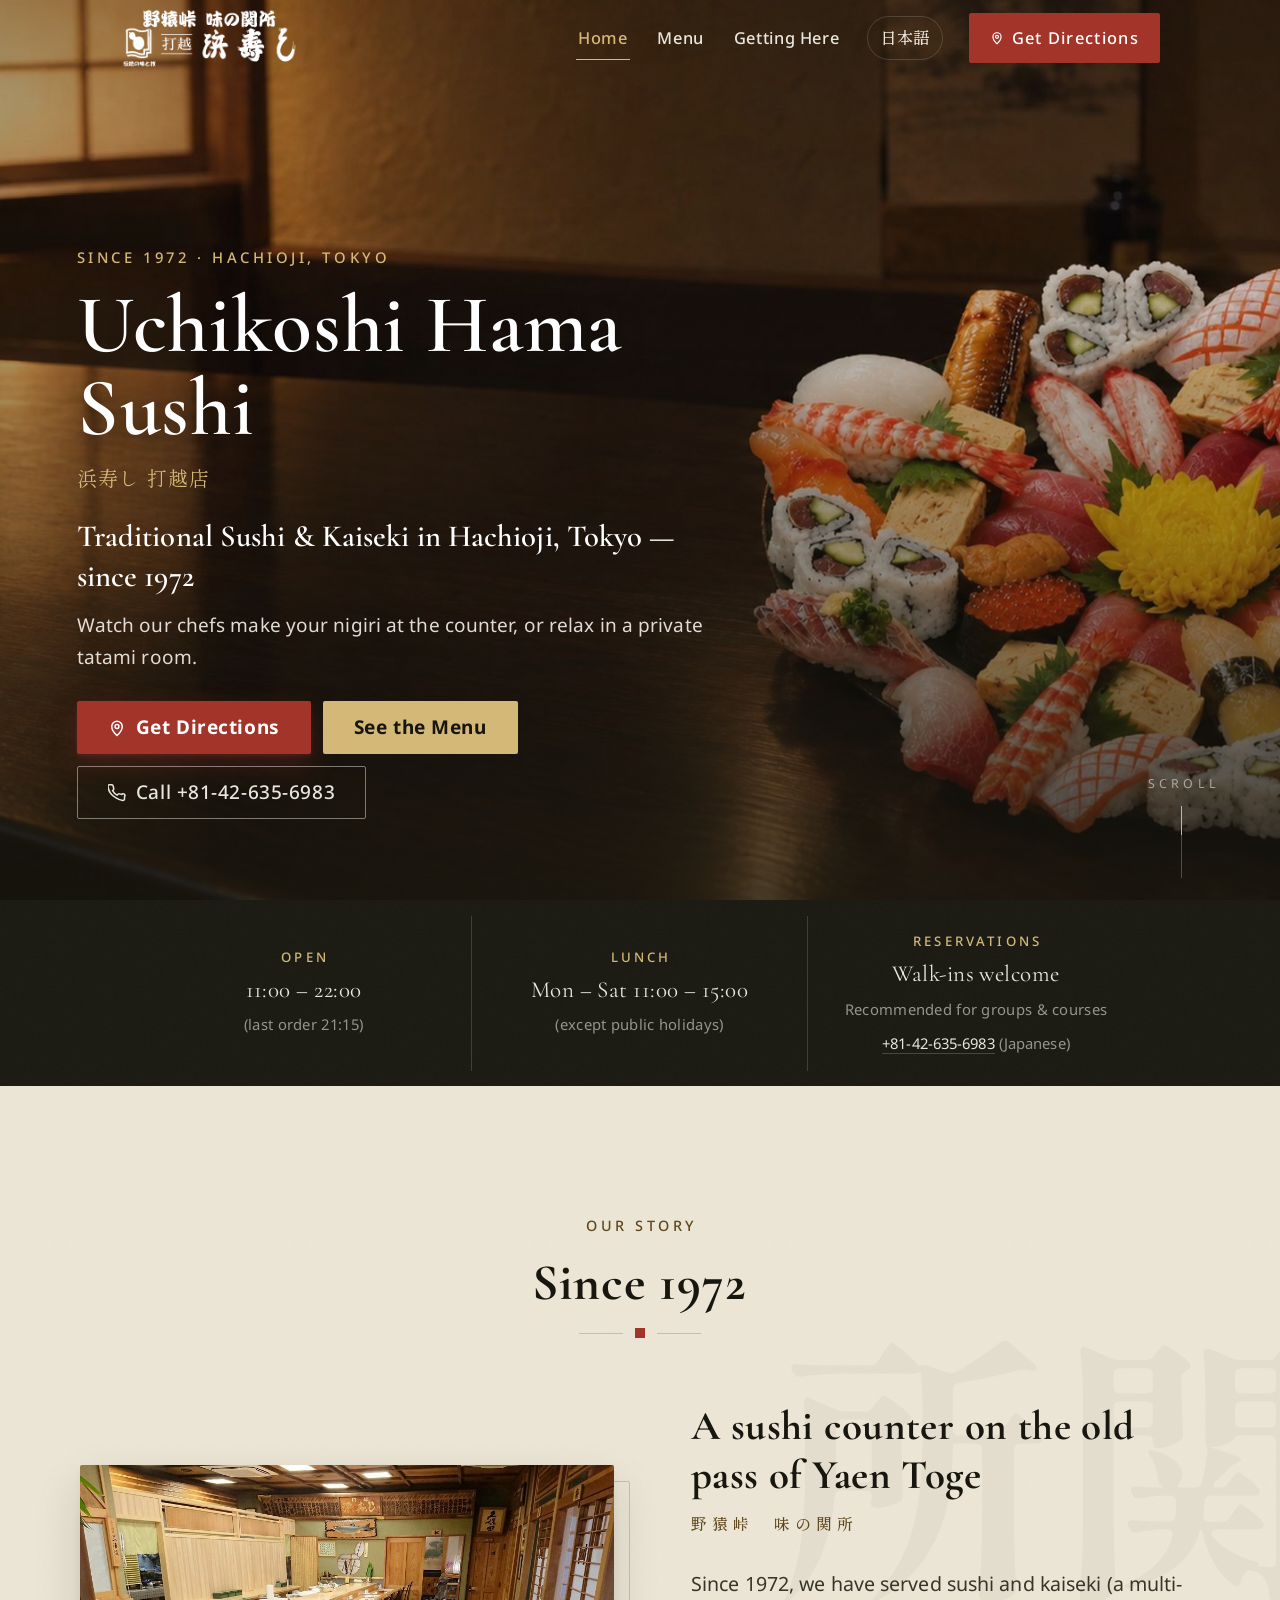
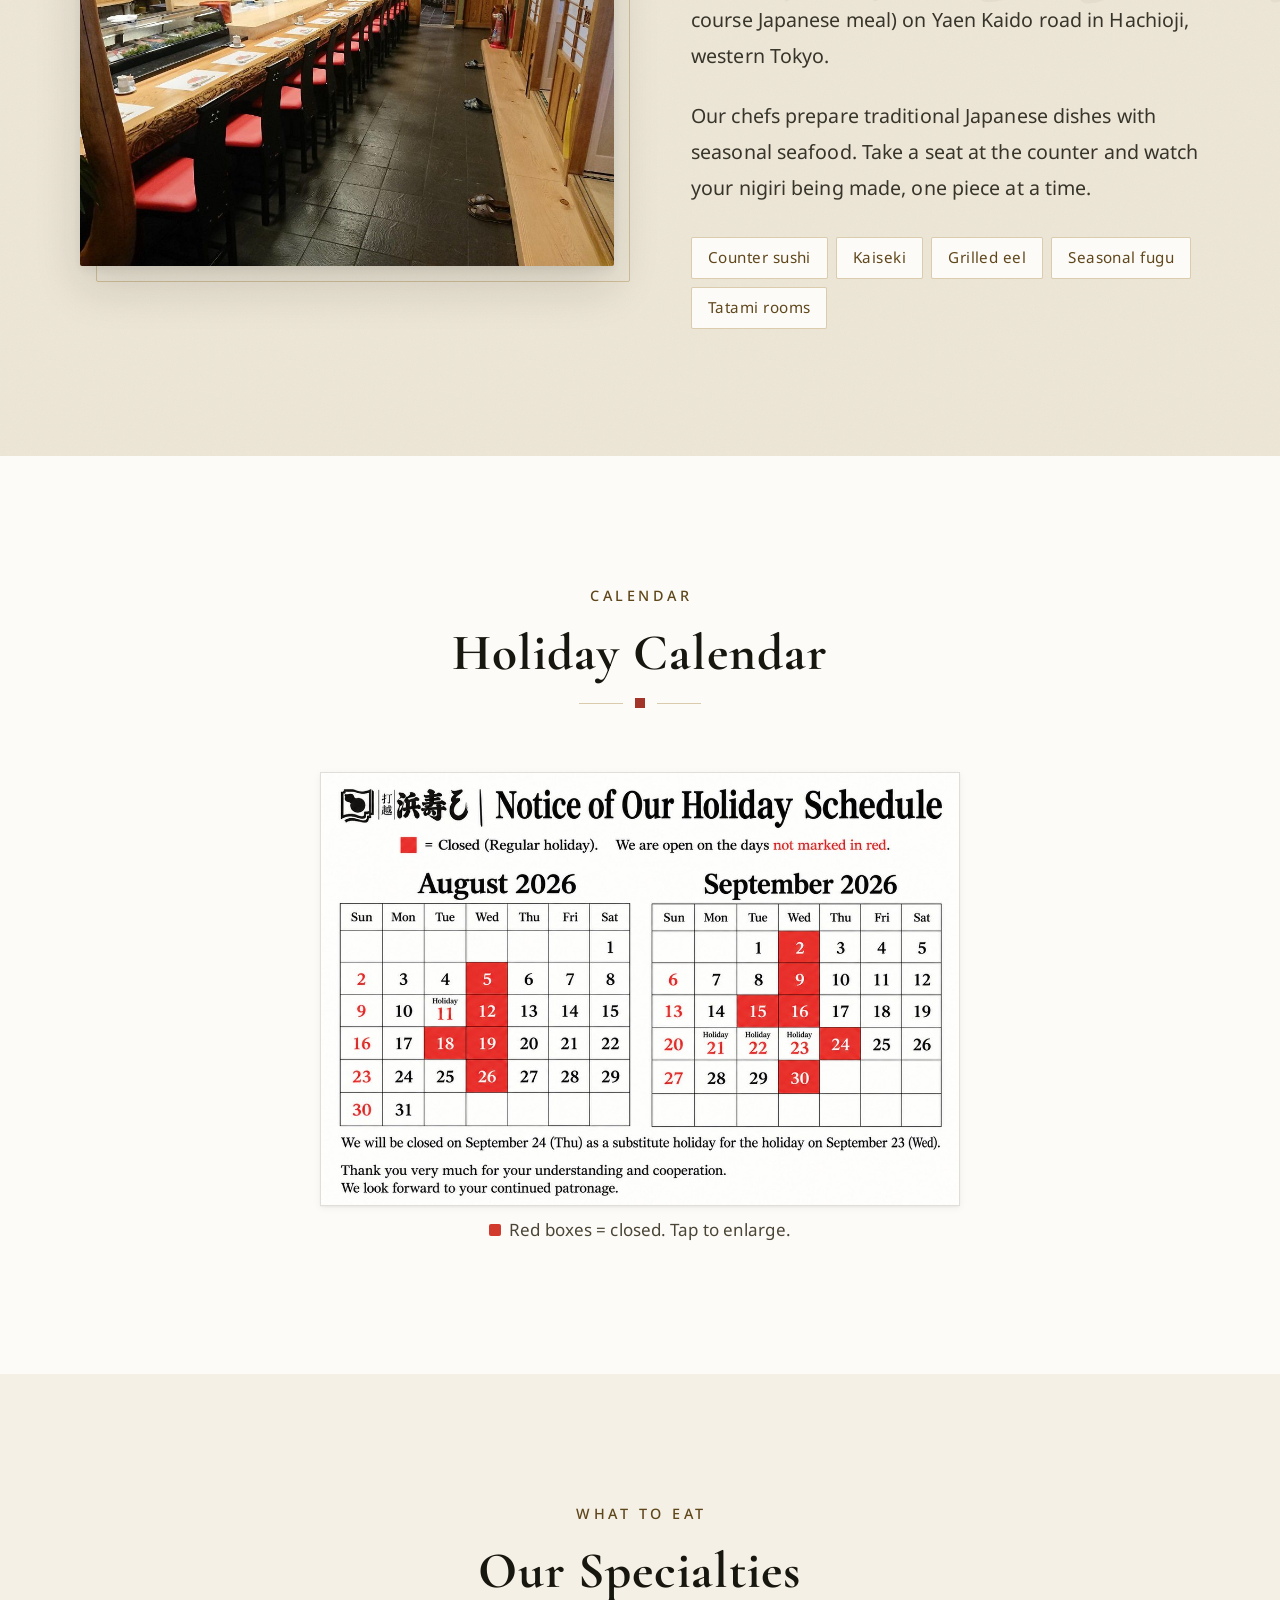
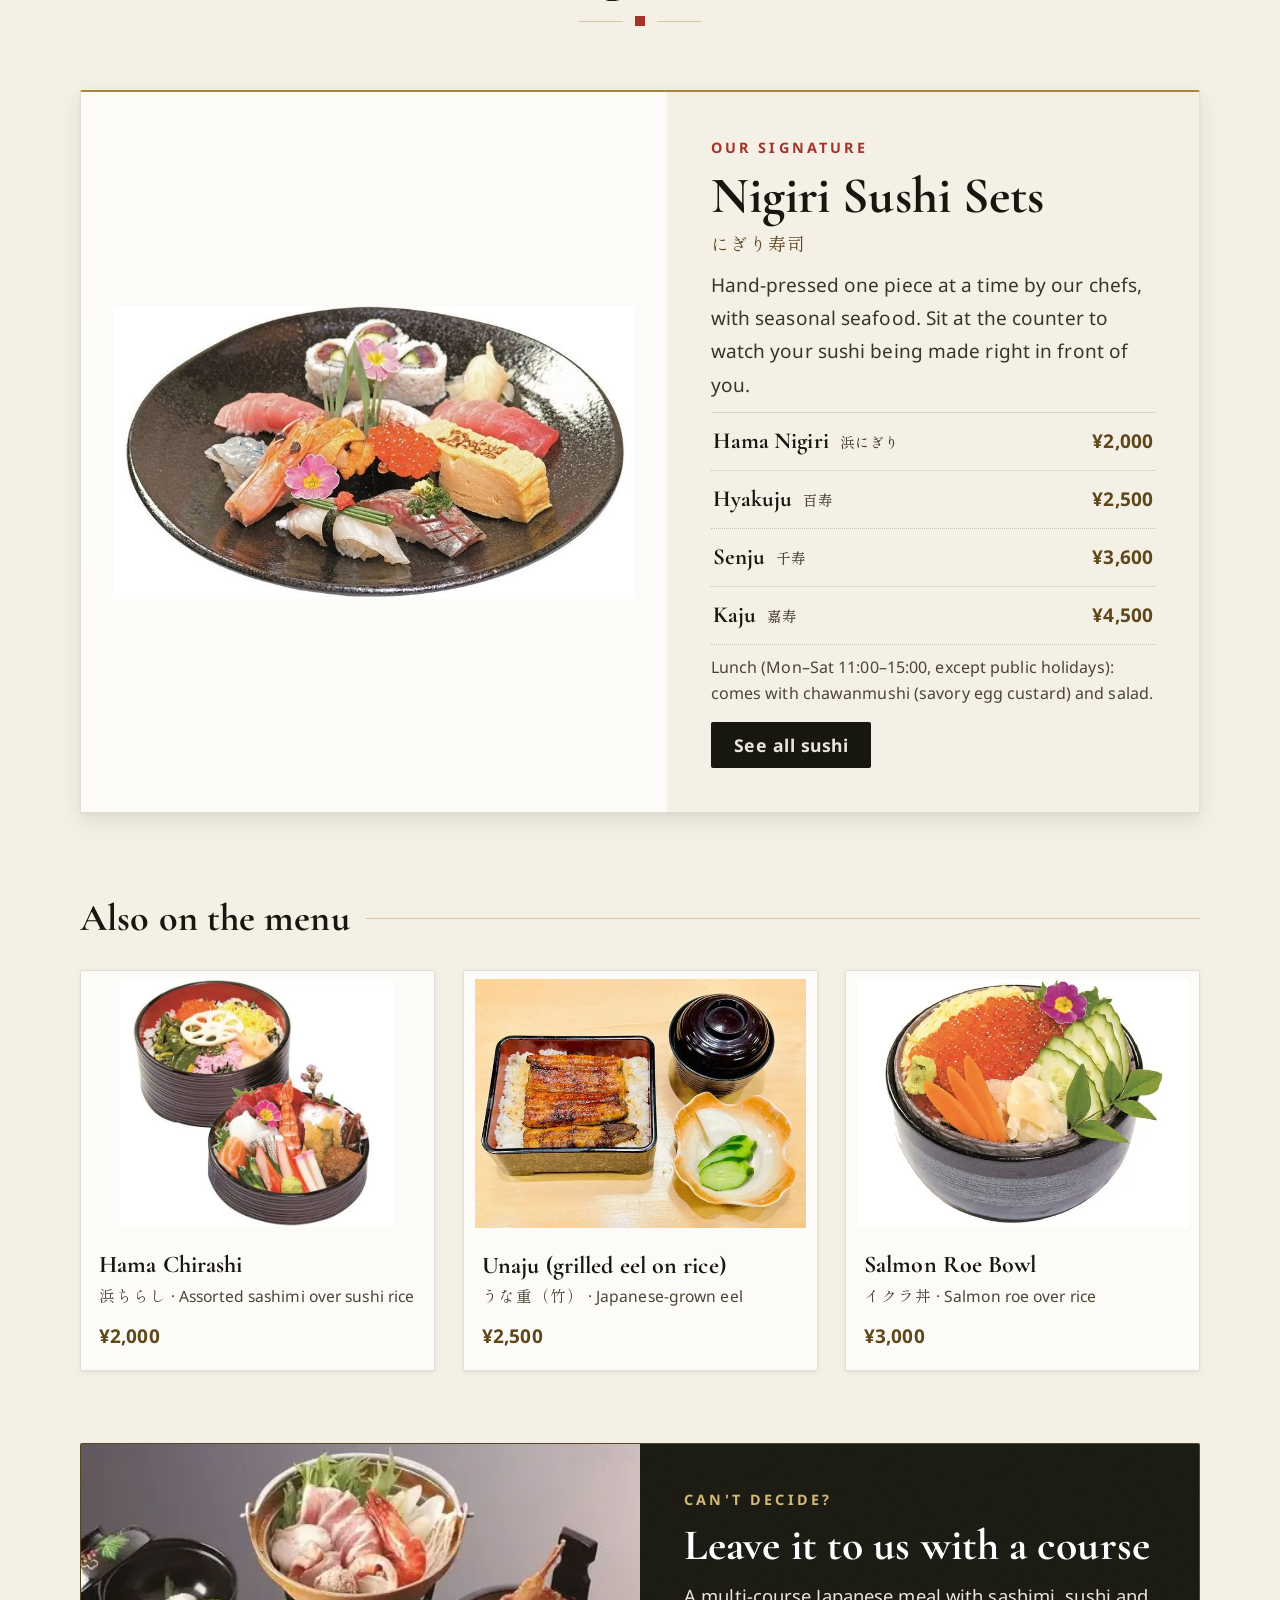
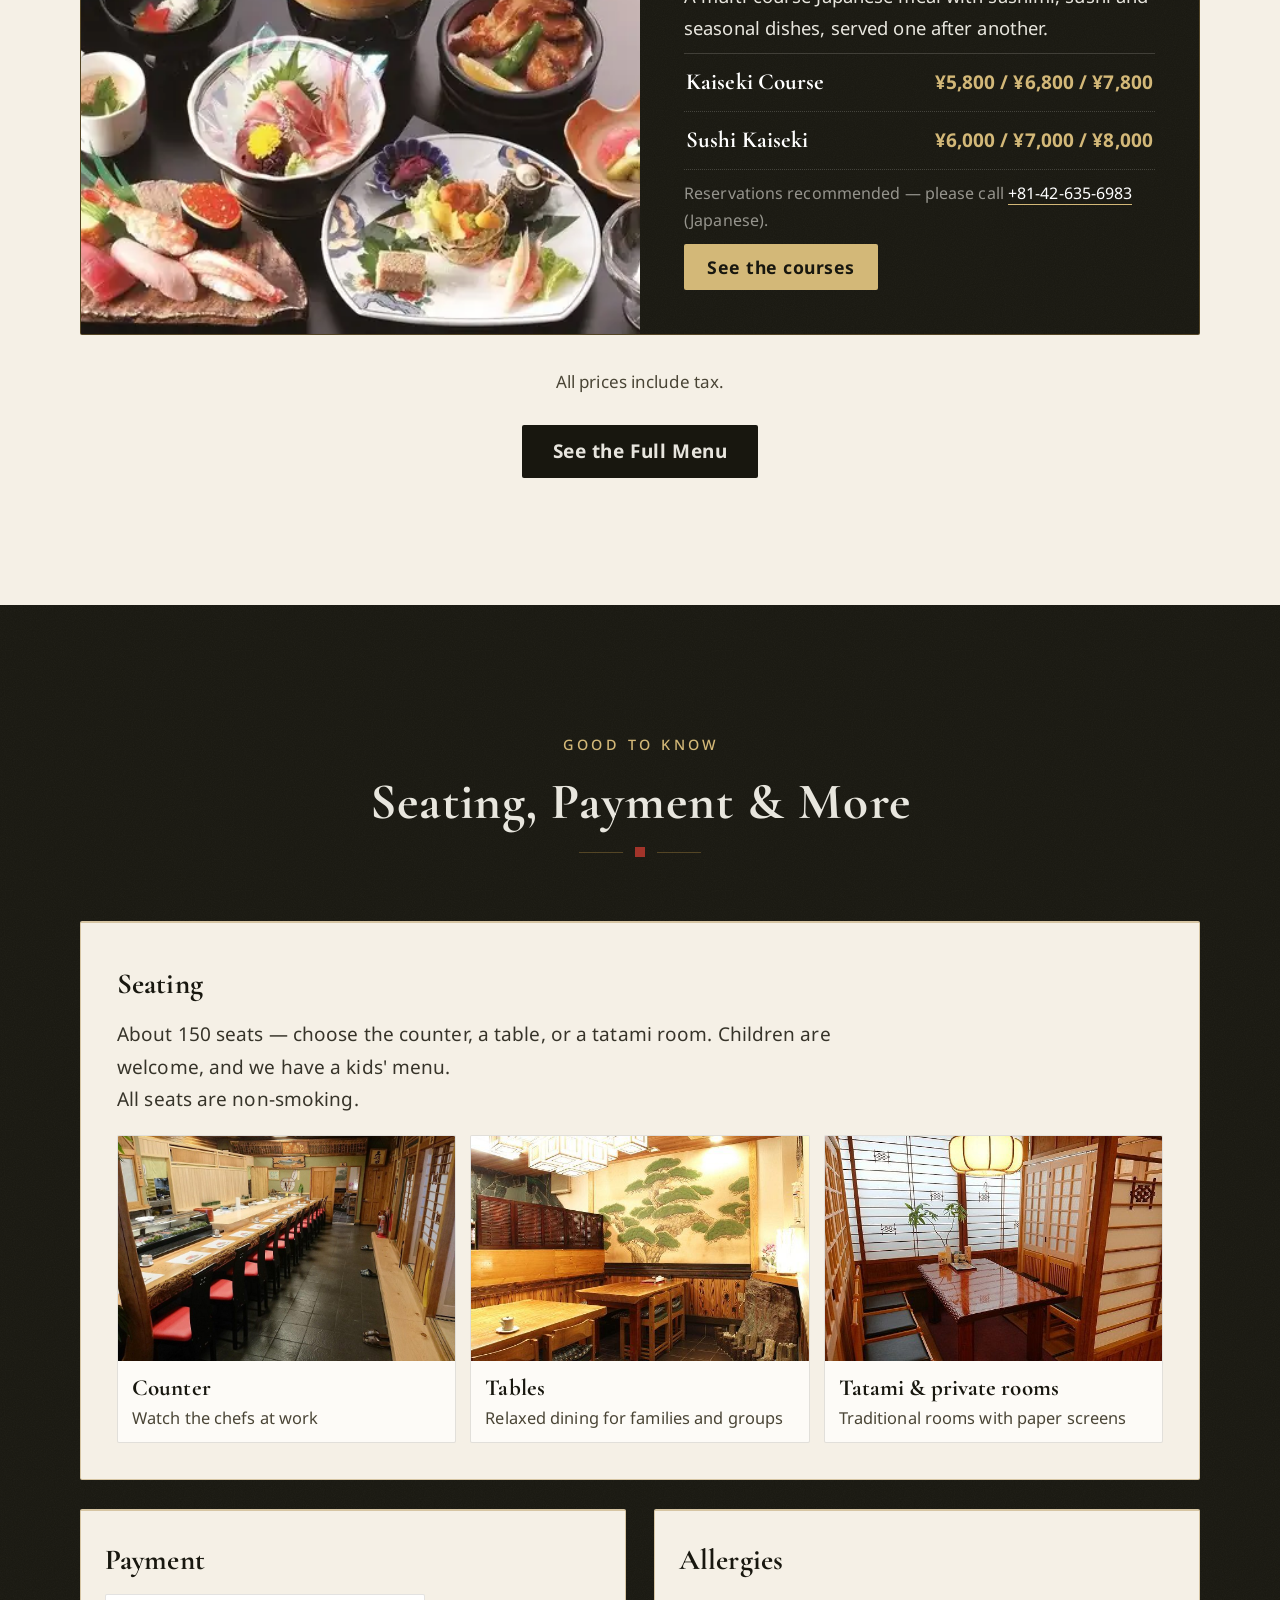
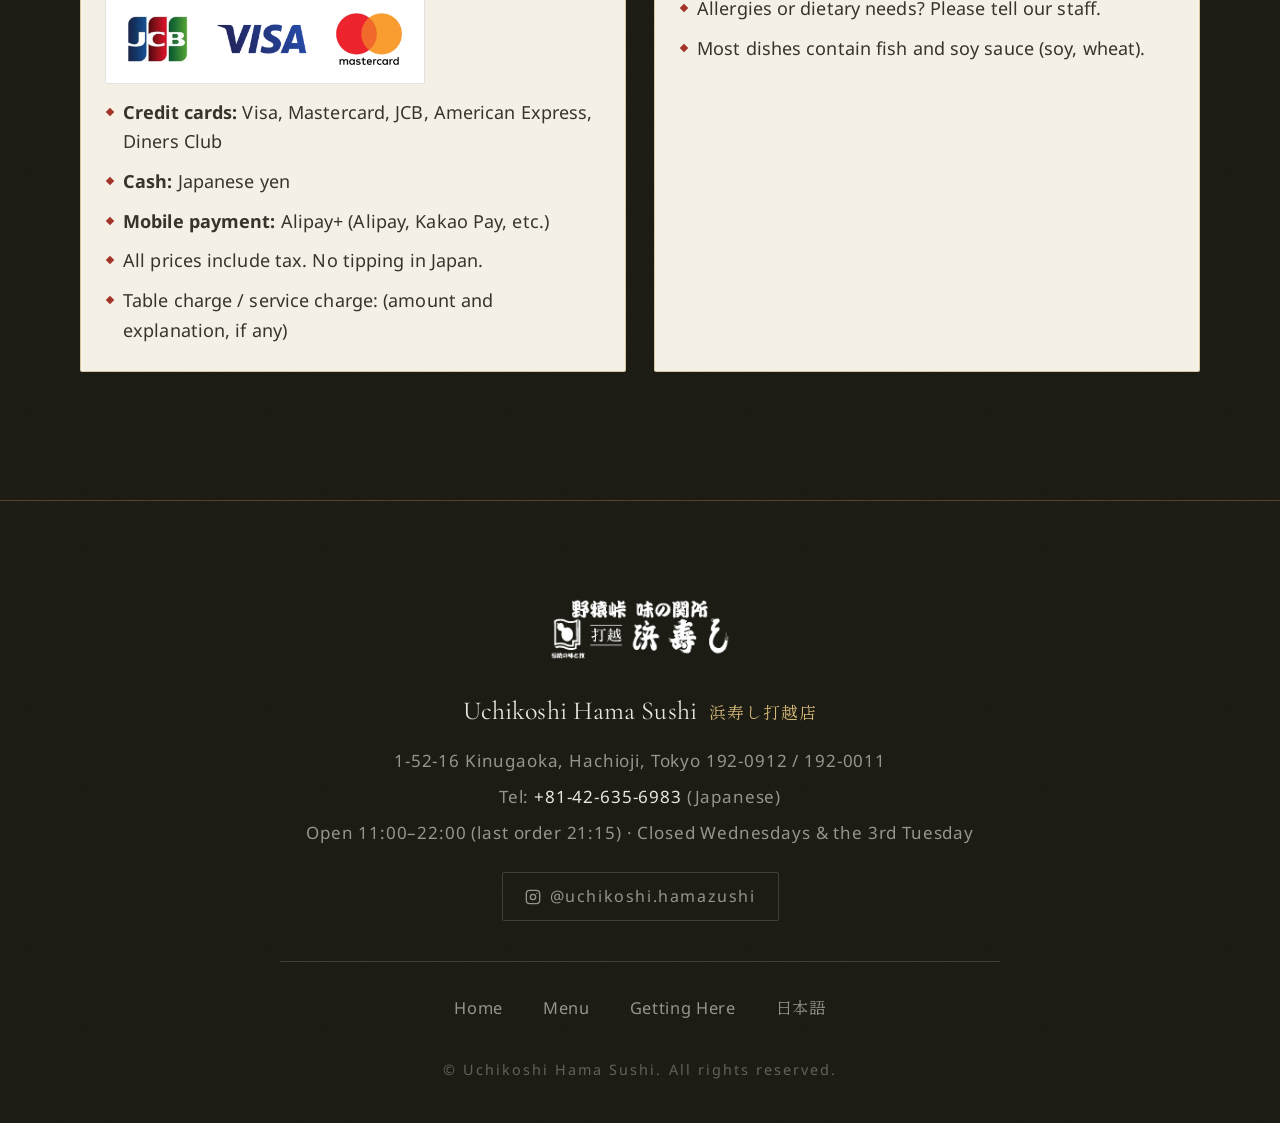
==== commit 17150906: "Add files via upload" ====
--- a/en/index.html
+++ b/en/index.html
@@ -154,6 +154,27 @@
       </div>
     </section>
 
+    <!-- ============ Info bar (same black band as the Japanese top page) ============ -->
+    <section class="info-bar en-info-bar" aria-label="Hours and reservations">
+      <div class="info-bar-inner">
+        <div class="info-item">
+          <p class="info-label">Open</p>
+          <p class="info-value">11:00 – 22:00<br><small>(last order <span class="tbd">21:15</span>)</small></p>
+          <!-- TBD: is there an afternoon break on weekdays? last order 21:15 or 21:30? -->
+        </div>
+        <div class="info-item">
+          <p class="info-label">Lunch</p>
+          <p class="info-value">Mon – Sat 11:00 – <span class="tbd">15:00</span><br><small>(except public holidays)</small></p>
+        </div>
+        <div class="info-item">
+          <p class="info-label">Reservations</p>
+          <p class="info-value">Walk-ins welcome<br><small>Recommended for groups &amp; courses</small></p>
+          <p class="en-info-tel"><a href="tel:+81426356983">+81-42-635-6983</a> (Japanese)</p>
+          <!-- TBD: add a link here when online booking starts -->
+        </div>
+      </div>
+    </section>
+
     <!-- ============ (2) Our Story ============ -->
     <section class="about en-about" id="story" aria-labelledby="story-title">
       <div class="about-inner">
@@ -190,39 +211,14 @@
       </div>
     </section>
 
-    <!-- ============ (3) Hours ============ -->
-    <section class="en-section en-section--ink section--ink" id="hours" aria-labelledby="hours-title">
+    <!-- ============ (3) Holiday calendar ============ -->
+    <section class="en-section en-section--white" id="hours" aria-labelledby="hours-title">
       <div class="en-inner en-inner--narrow">
         <div class="section-head">
-          <p class="section-eyebrow reveal">HOURS</p>
-          <h2 class="section-title reveal delay-1" id="hours-title">Opening Hours</h2>
+          <p class="section-eyebrow reveal">CALENDAR</p>
+          <h2 class="section-title reveal delay-1" id="hours-title">Holiday Calendar</h2>
           <div class="section-seal reveal delay-2" aria-hidden="true"></div>
         </div>
-
-        <dl class="en-facts reveal">
-          <div class="en-fact">
-            <dt>Open</dt>
-            <dd>11:00–22:00 (last order <span class="tbd">21:15</span>)
-              <br><span class="tbd">Weekday afternoon break 15:00–17:00?</span></dd>
-            <!-- TBD: is there an afternoon break on weekdays? last order 21:15 or 21:30? -->
-          </div>
-          <div class="en-fact">
-            <dt>Lunch</dt>
-            <dd>Mon–Sat 11:00–<span class="tbd">15:00</span>, except public holidays</dd>
-          </div>
-          <div class="en-fact">
-            <dt>Closed</dt>
-            <dd>Wednesdays and the 3rd Tuesday of each month.<br>We may open on public holidays that fall on a Wednesday.</dd>
-          </div>
-          <div class="en-fact">
-            <dt>Walk-ins</dt>
-            <!-- TBD: choose Option A or Option B, then delete the other -->
-            <dd><span class="tbd"><strong>Option A:</strong> Walk-ins welcome — no reservation needed for sushi and à la carte. Reservations are required for kaiseki courses and groups of 10 or more.</span>
-              <br><span class="tbd"><strong>Option B:</strong> Reservations recommended. Walk-ins are welcome when seats are available.</span>
-              <br>Reservations by phone: <a href="tel:+81426356983" class="link-gold">+81-42-635-6983</a> (Japanese)
-              <!-- TBD: add a link here when online booking starts --></dd>
-          </div>
-        </dl>
 
         <figure class="en-calendar en-zoom reveal">
           <img src="../images/schedule_calendar_en.jpg" alt="Holiday schedule — days in red boxes are closed" loading="lazy" width="1200" height="812">
@@ -310,7 +306,7 @@
               <li><span>Kaiseki Course</span><span>¥5,800 / ¥6,800 / ¥7,800</span></li>
               <li><span>Sushi Kaiseki</span><span>¥6,000 / ¥7,000 / ¥8,000</span></li>
             </ul>
-            <p class="en-course-note">Reservation required — please call <a href="tel:+81426356983">+81-42-635-6983</a> (Japanese).</p>
+            <p class="en-course-note">Reservations recommended — please call <a href="tel:+81426356983">+81-42-635-6983</a> (Japanese).</p>
             <a href="menu.html#kaiseki" class="en-btn en-btn--gold en-btn--sm">See the courses</a>
           </div>
         </article>
@@ -323,7 +319,7 @@
     </section>
 
     <!-- ============ (5) Good to Know ============ -->
-    <section class="en-section en-section--white" id="good-to-know" aria-labelledby="know-title">
+    <section class="en-section en-section--ink section--ink" id="good-to-know" aria-labelledby="know-title">
       <div class="en-inner">
         <div class="section-head">
           <p class="section-eyebrow reveal">GOOD TO KNOW</p>
--- a/css/en.css
+++ b/css/en.css
@@ -848,3 +848,25 @@
   .en-signature-list li { flex-wrap: wrap; }
   .en-signature-list li span:first-child { white-space: nowrap; }
 }
+
+/* ------------------------------------------------------------
+   ヒーロー直下の黒い帯（日本語版の情報バーと同じ見た目で3項目）
+------------------------------------------------------------ */
+.en-info-bar .info-bar-inner { grid-template-columns: repeat(3, 1fr); }
+.en-info-bar .info-item { border-right: 1px solid var(--line-inv); }
+.en-info-bar .info-item:last-child { border-right: none; }
+.en-info-bar .info-label { letter-spacing: 0.24em; text-indent: 0.24em; }
+.en-info-bar .info-value { font-size: 1.15rem; line-height: 1.45; letter-spacing: 0.02em; }
+.en-info-bar .info-value small { font-family: var(--font-sans); font-size: 0.74rem; color: var(--muted-inv); letter-spacing: 0.02em; }
+.en-info-tel { margin-top: 6px; font-size: 0.74rem; color: var(--muted-inv); }
+.en-info-tel a { color: var(--text-inv); border-bottom: 1px solid var(--line-gold); white-space: nowrap; }
+@media (max-width: 860px) {
+  .en-info-bar .info-bar-inner { grid-template-columns: 1fr; }
+  .en-info-bar .info-item { border-right: none; border-bottom: 1px solid var(--line-inv); }
+  .en-info-bar .info-item:last-child { border-bottom: none; }
+}
+
+/* Good to Know（墨色の背景）：中のカードは明るい面＋濃い文字のまま */
+.section--ink .en-seating,
+.section--ink .en-know { color: var(--text); border-color: var(--line-gold); }
+.section--ink .en-seating { background: var(--paper); }
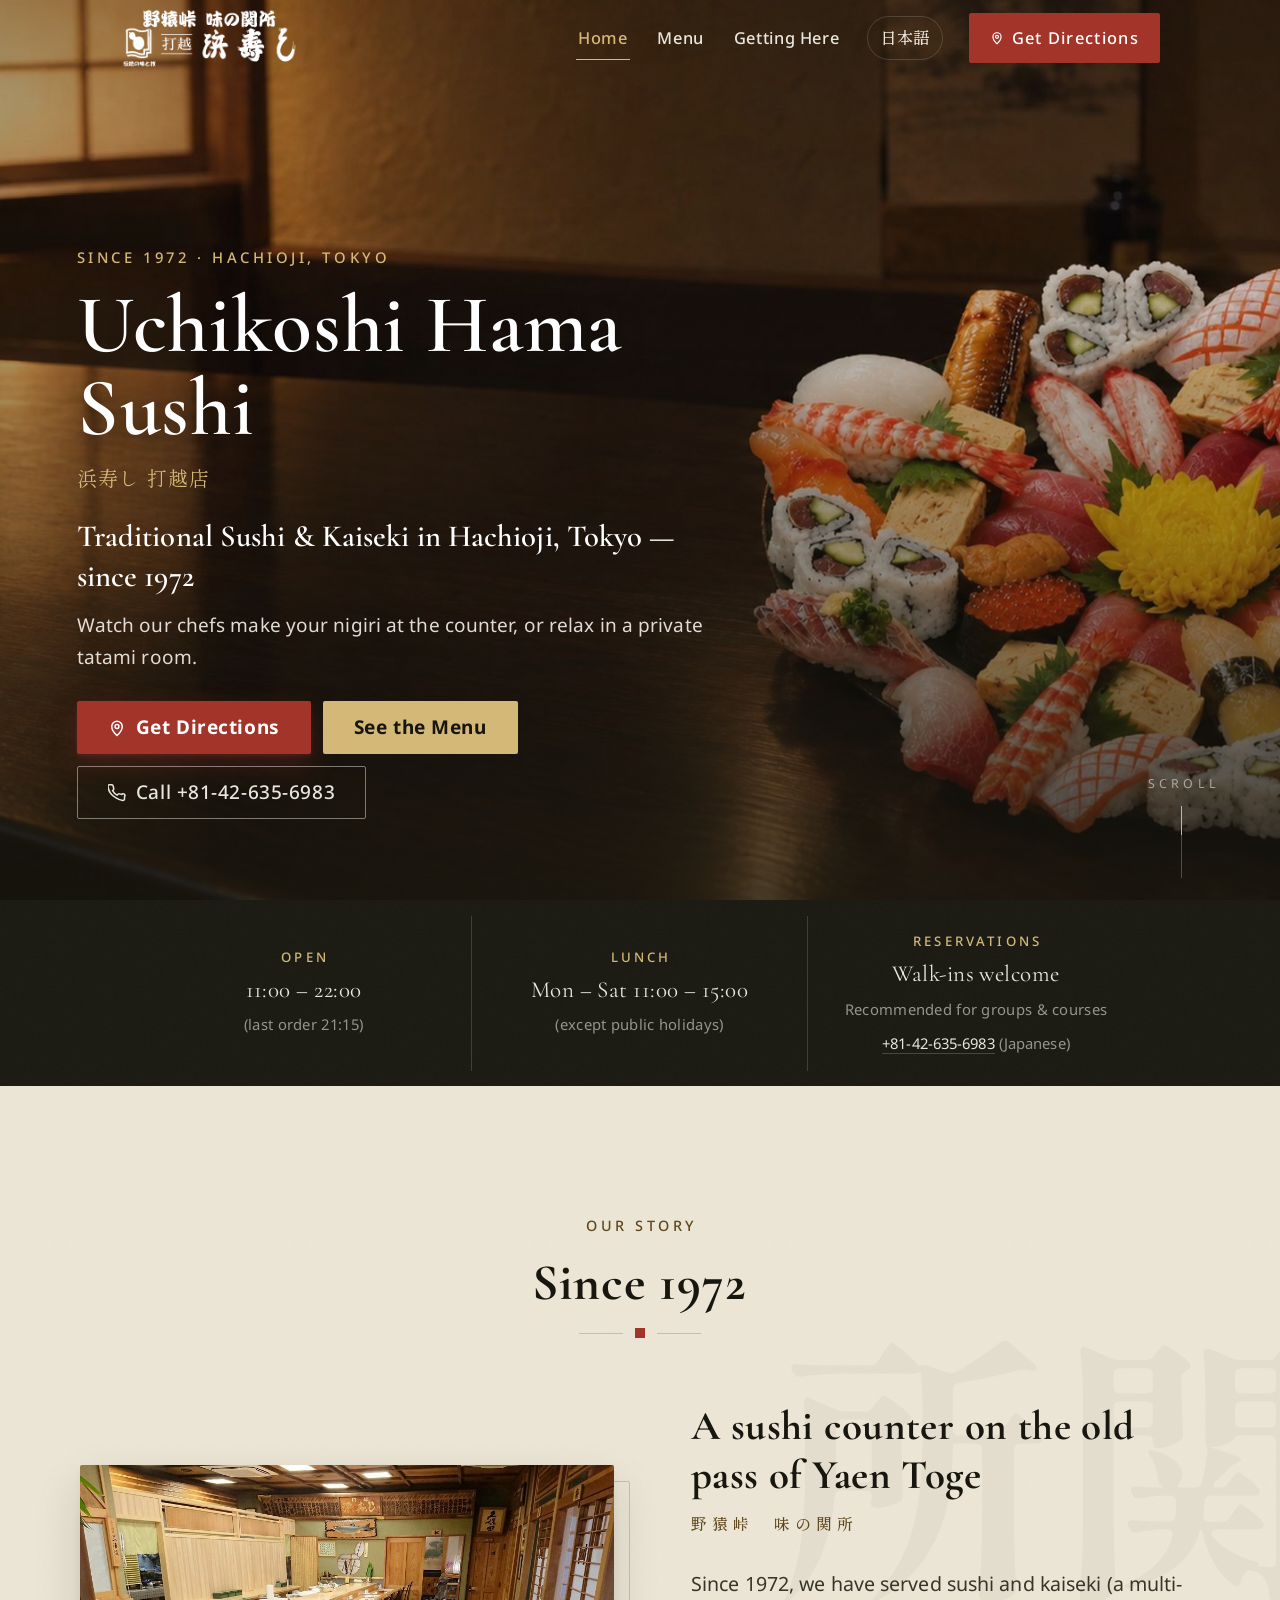
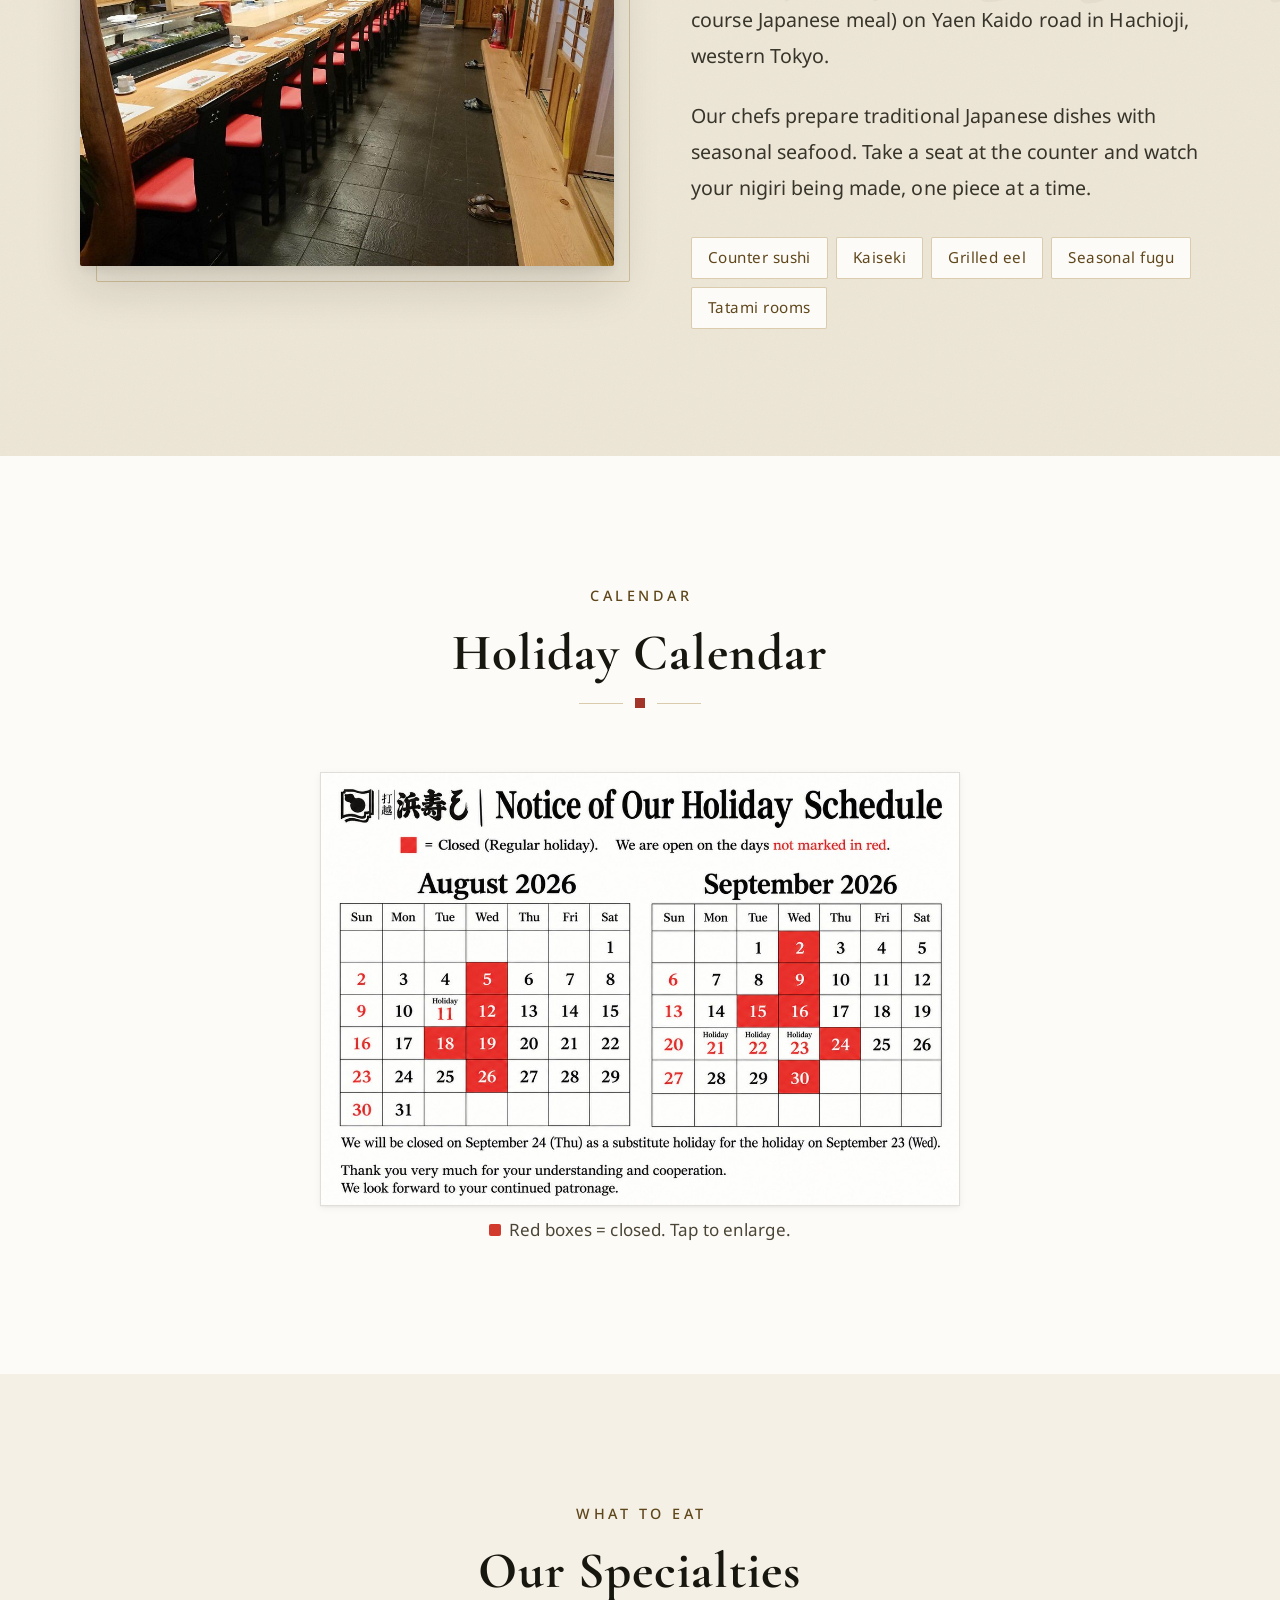
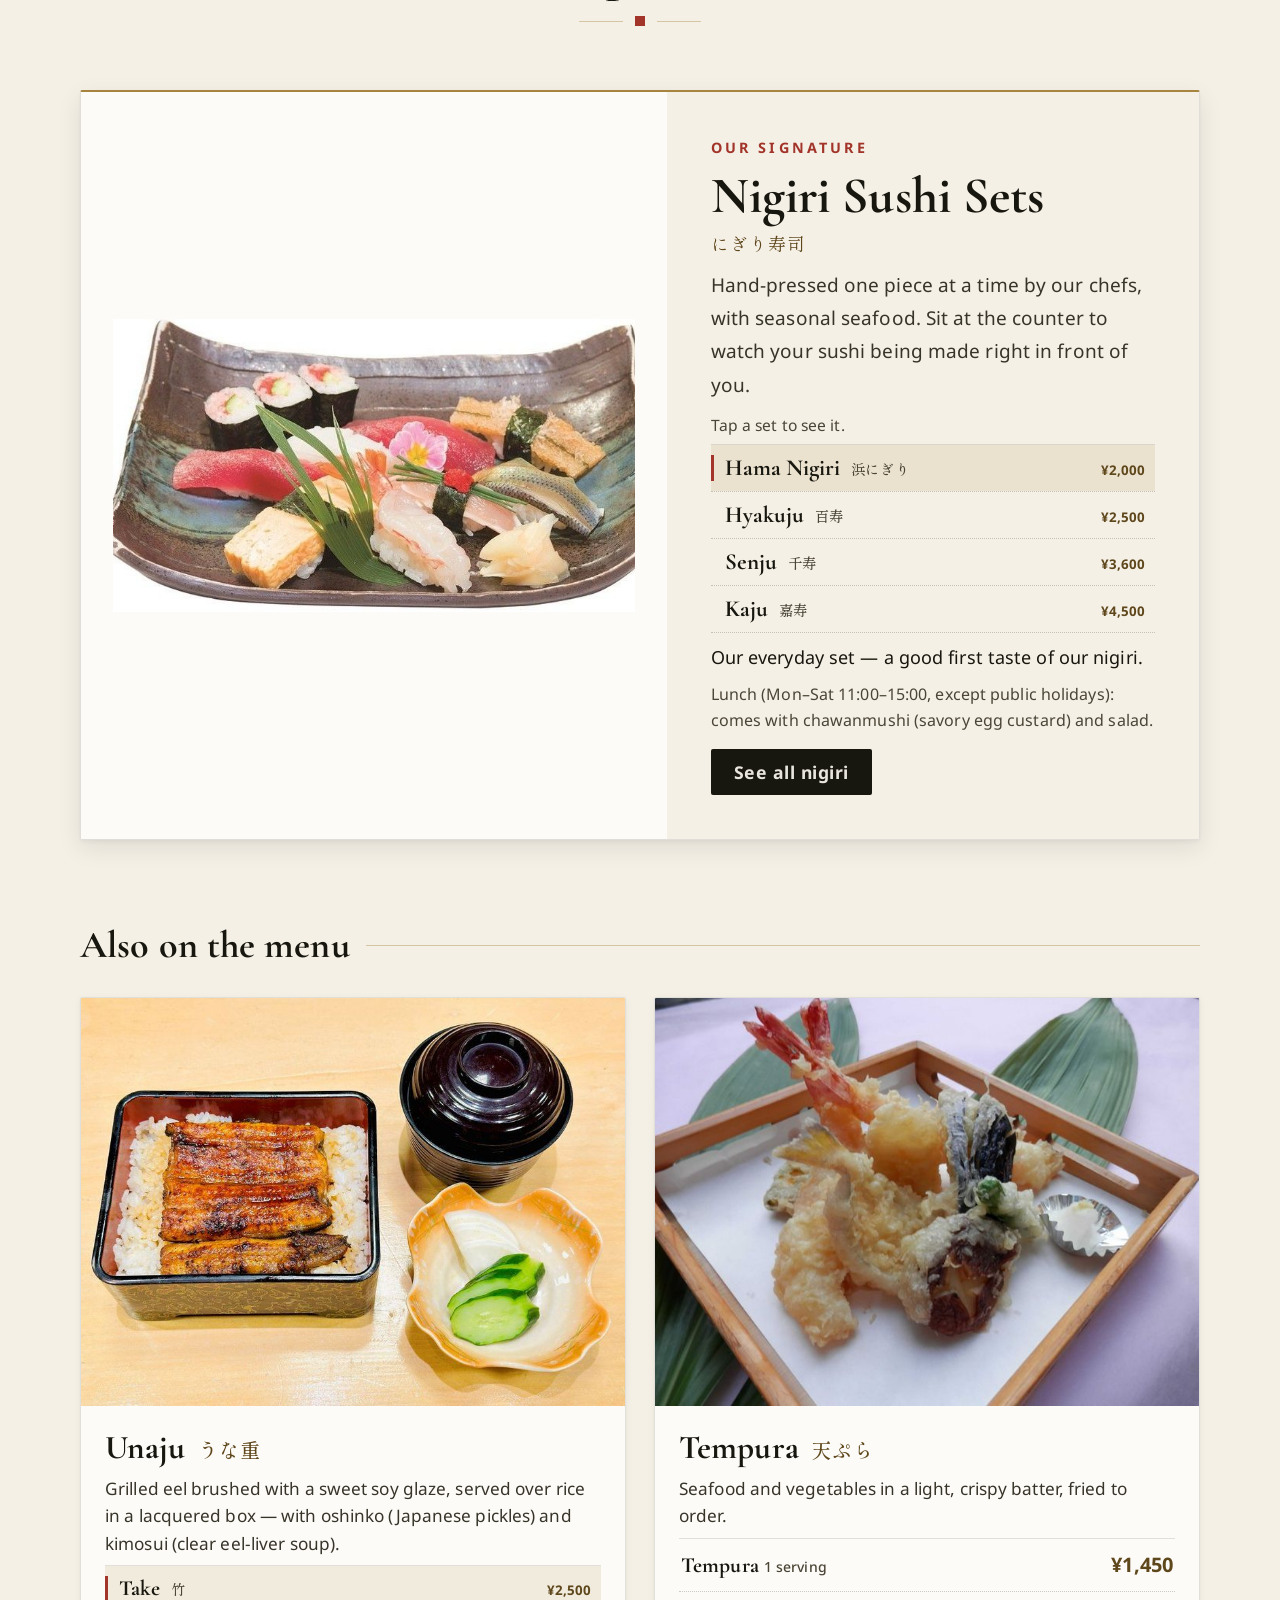
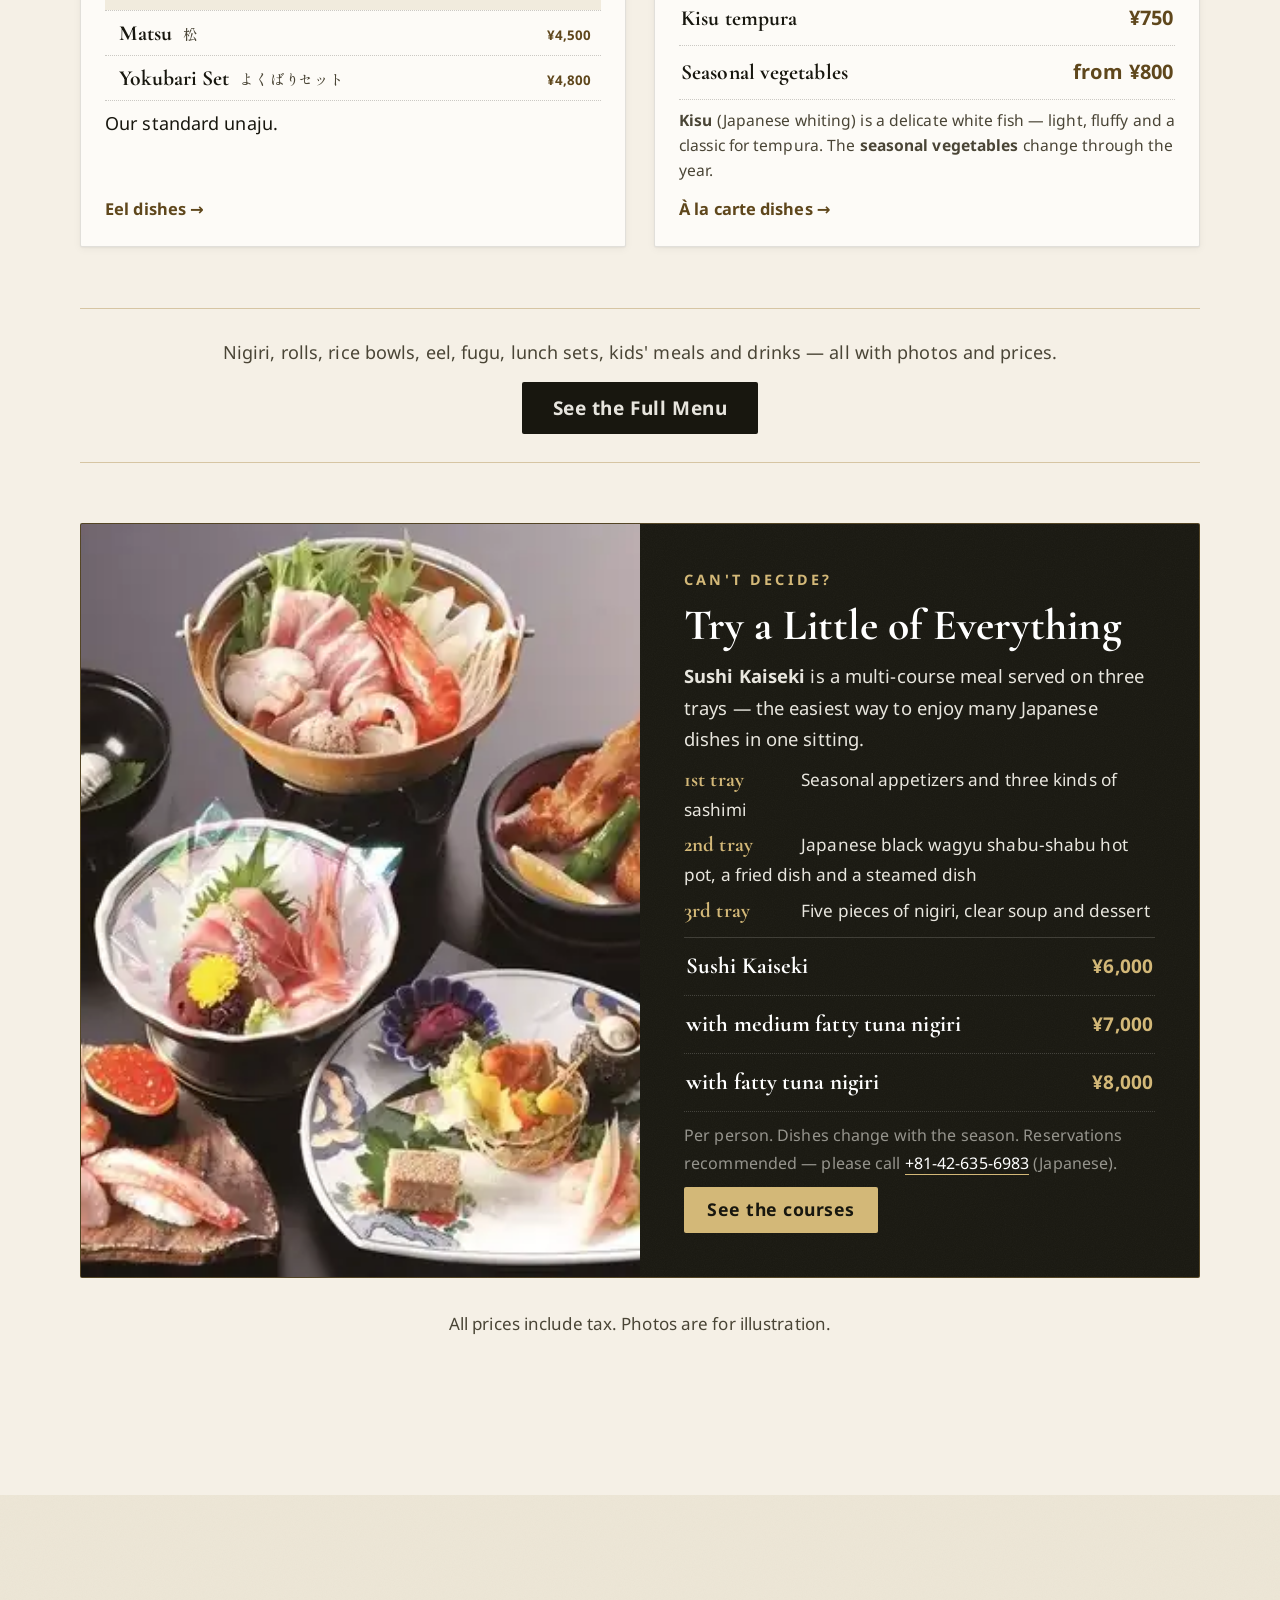
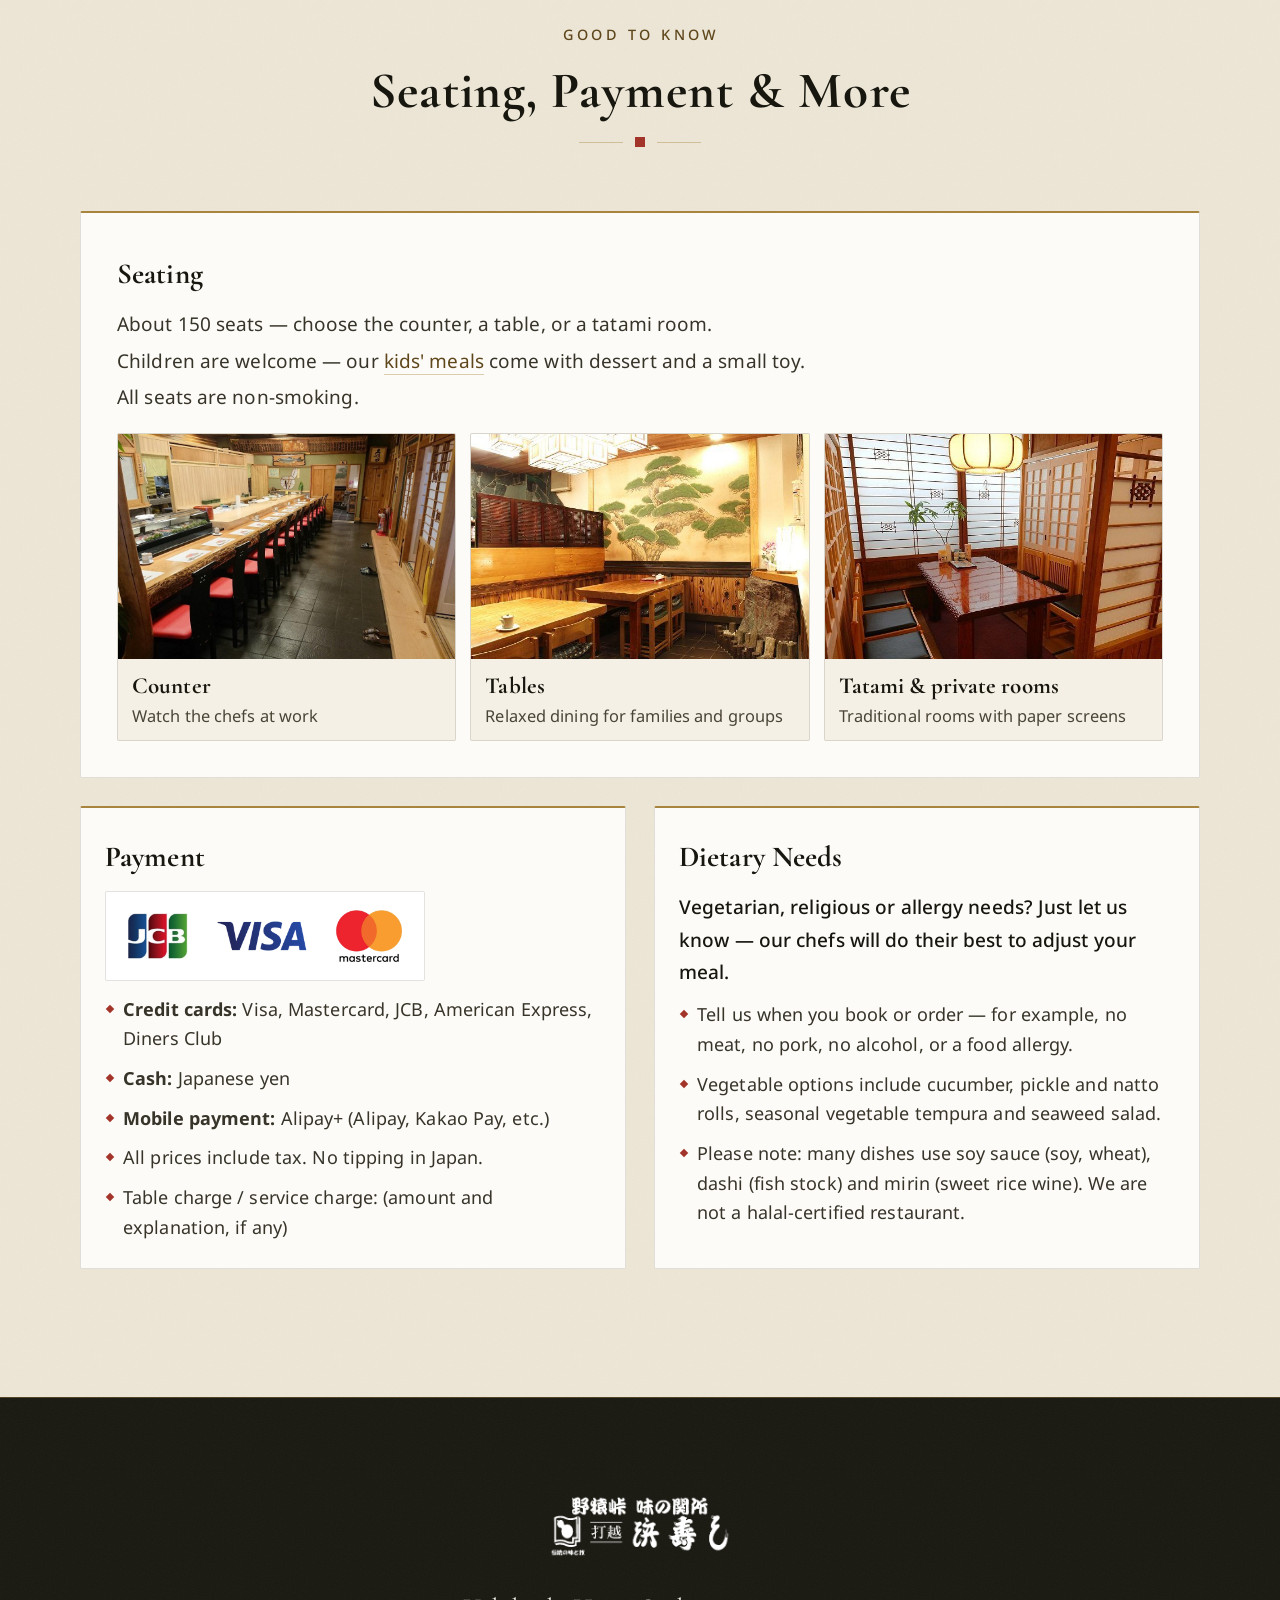
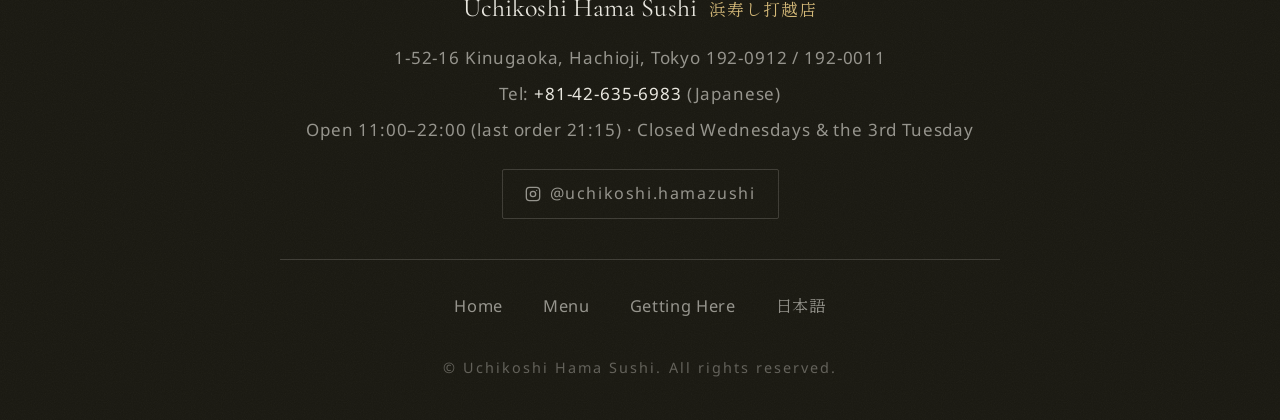
==== commit 21e41b26: "Add files via upload" ====
--- a/en/index.html
+++ b/en/index.html
@@ -238,10 +238,13 @@
 
         <!-- TBD: when the omakase course for international guests is ready, it can be added here -->
 
-        <!-- Signature: Nigiri sushi sets -->
-        <article class="en-signature reveal">
-          <div class="en-signature-img">
-            <img src="../images/nigiri_senju.jpg" alt="Senju — an assorted nigiri sushi set" loading="lazy" width="800" height="450">
+        <!-- Signature: Nigiri sushi sets (tap a set to switch the photo) -->
+        <article class="en-signature reveal" data-switcher>
+          <div class="en-signature-img en-sw-media en-sw-media--wide">
+            <img class="en-sw-img is-active" data-sw="hama" src="../images/nigiri_hama.jpg" alt="Hama Nigiri — our everyday nigiri set">
+            <img class="en-sw-img" data-sw="hyakuju" src="../images/nigiri_hyakuju.jpg" alt="Hyakuju nigiri set" loading="lazy">
+            <img class="en-sw-img" data-sw="senju" src="../images/nigiri_senju.jpg" alt="Senju nigiri set" loading="lazy">
+            <img class="en-sw-img" data-sw="kaju" src="../images/nigiri_kajyu.jpg" alt="Kaju — our premium nigiri set" loading="lazy">
           </div>
           <div class="en-signature-body">
             <p class="en-signature-eyebrow">Our signature</p>
@@ -251,75 +254,103 @@
               Hand-pressed one piece at a time by our chefs, with seasonal seafood.
               Sit at the counter to watch your sushi being made right in front of you.
             </p>
-            <ul class="en-signature-list">
-              <li><span>Hama Nigiri <small lang="ja">浜にぎり</small></span><span>¥2,000</span></li>
-              <li><span>Hyakuju <small lang="ja">百寿</small></span><span>¥2,500</span></li>
-              <li><span>Senju <small lang="ja">千寿</small></span><span>¥3,600</span></li>
-              <li><span>Kaju <small lang="ja">嘉寿</small></span><span>¥4,500</span></li>
+            <p class="en-sw-hint">Tap a set to see it.</p>
+            <ul class="en-signature-list en-sw-list">
+              <li><button type="button" class="en-sw-btn is-active" data-sw="hama" aria-pressed="true"><span>Hama Nigiri <small lang="ja">浜にぎり</small></span><span>¥2,000</span></button></li>
+              <li><button type="button" class="en-sw-btn" data-sw="hyakuju" aria-pressed="false"><span>Hyakuju <small lang="ja">百寿</small></span><span>¥2,500</span></button></li>
+              <li><button type="button" class="en-sw-btn" data-sw="senju" aria-pressed="false"><span>Senju <small lang="ja">千寿</small></span><span>¥3,600</span></button></li>
+              <li><button type="button" class="en-sw-btn" data-sw="kaju" aria-pressed="false"><span>Kaju <small lang="ja">嘉寿</small></span><span>¥4,500</span></button></li>
             </ul>
+            <!-- TBD: number of pieces and main toppings for each set -->
+            <p class="en-sw-desc is-active" data-sw="hama">Our everyday set — a good first taste of our nigiri.</p>
+            <p class="en-sw-desc" data-sw="hyakuju">A step up, with a wider selection of toppings.</p>
+            <p class="en-sw-desc" data-sw="senju">A generous, colorful assortment — a popular choice.</p>
+            <p class="en-sw-desc" data-sw="kaju">Our finest set, with premium toppings such as sea urchin and salmon roe.</p>
             <p class="en-signature-note">
               Lunch (Mon–Sat 11:00–<span class="tbd">15:00</span>, except public holidays): comes with chawanmushi (savory egg custard) and salad.
             </p>
-            <a href="menu.html#sushi" class="en-btn en-btn--ink en-btn--sm">See all sushi</a>
+            <a href="menu.html#nigiri" class="en-btn en-btn--ink en-btn--sm">See all nigiri</a>
           </div>
         </article>
 
-        <!-- Also on the menu -->
+        <!-- Also on the menu: eel (switchable) and tempura, two columns even on phones -->
         <h3 class="en-sub-title reveal">Also on the menu</h3>
-        <div class="en-dish-grid">
-          <a href="menu.html#bowls" class="en-dish reveal">
-            <img src="../images/webp/chirashi_hama.webp" alt="Hama Chirashi — assorted sashimi over sushi rice" loading="lazy">
-            <div class="en-dish-body">
-              <h4 class="en-dish-name">Hama Chirashi</h4>
-              <p class="en-dish-ja"><span lang="ja">浜ちらし</span> · Assorted sashimi over sushi rice</p>
-              <p class="en-dish-price">¥2,000</p>
+        <div class="en-also-grid">
+          <article class="en-also-card reveal" data-switcher>
+            <div class="en-sw-media en-sw-media--43">
+              <img class="en-sw-img is-active" data-sw="take" src="../images/unagi_take.jpg" alt="Unaju Take — grilled eel on rice with pickles and soup">
+              <img class="en-sw-img" data-sw="matsu" src="../images/unagi_matsu.jpg" alt="Unaju Matsu — a larger portion of grilled eel on rice" loading="lazy">
+              <img class="en-sw-img" data-sw="yokubari" src="../images/unagi_yokubari.jpg" alt="Yokubari Set — unaju with a small set of nigiri" loading="lazy">
             </div>
-          </a>
-          <a href="menu.html#unagi" class="en-dish reveal delay-1">
-            <img src="../images/webp/unagi_take.webp" alt="Unaju — grilled eel on rice in a lacquered box" loading="lazy">
-            <div class="en-dish-body">
-              <h4 class="en-dish-name">Unaju (grilled eel on rice)</h4>
-              <p class="en-dish-ja"><span lang="ja">うな重（竹）</span> · Japanese-grown eel</p>
-              <p class="en-dish-price">¥2,500</p>
+            <div class="en-also-body">
+              <h4 class="en-also-title">Unaju <small lang="ja">うな重</small></h4>
+              <p class="en-also-text">Grilled eel brushed with a sweet soy glaze, served over rice in a lacquered box — with oshinko (Japanese pickles) and kimosui (clear eel-liver soup).</p>
+              <ul class="en-also-list en-sw-list">
+                <li><button type="button" class="en-sw-btn is-active" data-sw="take" aria-pressed="true"><span>Take <small lang="ja">竹</small></span><span>¥2,500</span></button></li>
+                <li><button type="button" class="en-sw-btn" data-sw="matsu" aria-pressed="false"><span>Matsu <small lang="ja">松</small></span><span>¥4,500</span></button></li>
+                <li><button type="button" class="en-sw-btn" data-sw="yokubari" aria-pressed="false"><span>Yokubari Set <small lang="ja">よくばりセット</small></span><span>¥4,800</span></button></li>
+              </ul>
+              <p class="en-sw-desc is-active" data-sw="take">Our standard unaju.</p>
+              <p class="en-sw-desc" data-sw="matsu">A larger portion of eel — for a big appetite.</p>
+              <p class="en-sw-desc" data-sw="yokubari">Unaju plus a small set of nigiri — enjoy eel and sushi together.</p>
+              <a href="menu.html#unagi" class="en-also-link">Eel dishes →</a>
             </div>
-          </a>
-          <a href="menu.html#bowls" class="en-dish reveal delay-2">
-            <img src="../images/webp/don_ikura.webp" alt="Salmon roe bowl" loading="lazy">
-            <div class="en-dish-body">
-              <h4 class="en-dish-name">Salmon Roe Bowl</h4>
-              <p class="en-dish-ja"><span lang="ja">イクラ丼</span> · Salmon roe over rice</p>
-              <p class="en-dish-price">¥3,000</p>
+          </article>
+
+          <article class="en-also-card reveal delay-1">
+            <div class="en-sw-media en-sw-media--43">
+              <img class="en-sw-img is-active" src="../images/ippin_tempura.jpg" alt="Tempura of shrimp, fish and vegetables" loading="lazy">
             </div>
-          </a>
+            <div class="en-also-body">
+              <h4 class="en-also-title">Tempura <small lang="ja">天ぷら</small></h4>
+              <p class="en-also-text">Seafood and vegetables in a light, crispy batter, fried to order.</p>
+              <ul class="en-also-list">
+                <li><span>Tempura <small>1 serving</small></span><span>¥1,450</span></li>
+                <li><span>Kisu tempura</span><span>¥750</span></li>
+                <li><span>Seasonal vegetables</span><span>from ¥800</span></li>
+              </ul>
+              <p class="en-also-text en-also-text--small"><strong>Kisu</strong> (Japanese whiting) is a delicate white fish — light, fluffy and a classic for tempura. The <strong>seasonal vegetables</strong> change through the year.</p>
+              <a href="menu.html#ippin" class="en-also-link">À la carte dishes →</a>
+            </div>
+          </article>
+        </div>
+
+        <!-- Full menu -->
+        <div class="en-fullmenu reveal">
+          <p>Nigiri, rolls, rice bowls, eel, fugu, lunch sets, kids' meals and drinks — all with photos and prices.</p>
+          <a href="menu.html" class="en-btn en-btn--ink">See the Full Menu</a>
         </div>
 
         <!-- Can't decide? -->
         <article class="en-course reveal">
           <div class="en-course-img">
-            <img src="../images/webp/course_main.webp" alt="A kaiseki course with sashimi, sushi and seasonal dishes" loading="lazy">
+            <img src="../images/webp/course_main.webp" alt="Example of a course meal with sashimi, sushi, a hot pot and seasonal dishes" loading="lazy">
           </div>
           <div class="en-course-body">
             <p class="en-signature-eyebrow">Can't decide?</p>
-            <h3 class="en-course-title">Leave it to us with a course</h3>
-            <p class="en-course-text">A multi-course Japanese meal with sashimi, sushi and seasonal dishes, served one after another.</p>
+            <h3 class="en-course-title">Try a Little of Everything</h3>
+            <p class="en-course-text"><strong>Sushi Kaiseki</strong> is a multi-course meal served on three trays — the easiest way to enjoy many Japanese dishes in one sitting.</p>
+            <ol class="en-course-steps">
+              <li><span>1st tray</span>Seasonal appetizers and three kinds of sashimi</li>
+              <li><span>2nd tray</span>Japanese black wagyu shabu-shabu hot pot, a fried dish and a steamed dish</li>
+              <li><span>3rd tray</span>Five pieces of nigiri, clear soup and dessert</li>
+            </ol>
             <ul class="en-signature-list en-signature-list--light">
-              <li><span>Kaiseki Course</span><span>¥5,800 / ¥6,800 / ¥7,800</span></li>
-              <li><span>Sushi Kaiseki</span><span>¥6,000 / ¥7,000 / ¥8,000</span></li>
+              <li><span>Sushi Kaiseki</span><span>¥6,000</span></li>
+              <li><span>with medium fatty tuna nigiri</span><span>¥7,000</span></li>
+              <li><span>with fatty tuna nigiri</span><span>¥8,000</span></li>
             </ul>
-            <p class="en-course-note">Reservations recommended — please call <a href="tel:+81426356983">+81-42-635-6983</a> (Japanese).</p>
+            <p class="en-course-note">Per person. Dishes change with the season. Reservations recommended — please call <a href="tel:+81426356983">+81-42-635-6983</a> (Japanese).</p>
             <a href="menu.html#kaiseki" class="en-btn en-btn--gold en-btn--sm">See the courses</a>
           </div>
         </article>
 
-        <p class="en-note reveal">All prices include tax.</p>
-        <div class="u-center reveal">
-          <a href="menu.html" class="en-btn en-btn--ink">See the Full Menu</a>
-        </div>
+        <p class="en-note reveal">All prices include tax. Photos are for illustration.</p>
       </div>
     </section>
 
     <!-- ============ (5) Good to Know ============ -->
-    <section class="en-section en-section--ink section--ink" id="good-to-know" aria-labelledby="know-title">
+    <section class="en-section en-section--story" id="good-to-know" aria-labelledby="know-title">
       <div class="en-inner">
         <div class="section-head">
           <p class="section-eyebrow reveal">GOOD TO KNOW</p>
@@ -331,7 +362,8 @@
         <div class="en-seating reveal">
           <div class="en-seating-head">
             <h3 class="en-know-title">Seating</h3>
-            <p>About 150 seats — choose the counter, a table, or a tatami room. Children are welcome, and we have a kids' menu.</p>
+            <p>About 150 seats — choose the counter, a table, or a tatami room.</p>
+            <p>Children are welcome — our <a href="menu.html#kids" class="link-gold">kids' meals</a> come with dessert and a small toy.</p>
             <!-- TBD: add "All seats are non-smoking." if true -->
             <p><span class="tbd">All seats are non-smoking.</span></p>
           </div>
@@ -367,10 +399,13 @@
             </ul>
           </div>
           <div class="en-know reveal delay-2">
-            <h3 class="en-know-title">Allergies</h3>
+            <h3 class="en-know-title">Dietary Needs</h3>
+            <p class="en-know-lead">Vegetarian, religious or allergy needs? Just let us know — our chefs will do their best to adjust your meal.</p>
+            <!-- TBD: confirm with the chef what can be adjusted (vegetarian sets, no pork / no alcohol, etc.) -->
             <ul>
-              <li>Allergies or dietary needs? Please tell our staff.</li>
-              <li>Most dishes contain fish and soy sauce (soy, wheat).</li>
+              <li>Tell us when you book or order — for example, no meat, no pork, no alcohol, or a food allergy.</li>
+              <li>Vegetable options include cucumber, pickle and natto rolls, seasonal vegetable tempura and seaweed salad.</li>
+              <li>Please note: many dishes use soy sauce (soy, wheat), dashi (fish stock) and mirin (sweet rice wine). <span class="tbd">We are not a halal-certified restaurant.</span></li>
             </ul>
           </div>
         </div>
--- a/css/en.css
+++ b/css/en.css
@@ -870,3 +870,165 @@
 .section--ink .en-seating,
 .section--ink .en-know { color: var(--text); border-color: var(--line-gold); }
 .section--ink .en-seating { background: var(--paper); }
+
+/* ------------------------------------------------------------
+   Good to Know：背景は Our Story と同じ（和紙の生成り）
+------------------------------------------------------------ */
+.en-section--story { background: var(--paper-2); background-image: var(--washi); }
+.en-section--story .en-seating,
+.en-section--story .en-know { background: var(--white); }
+.en-section--story .en-seating-photos figure { background: var(--paper); }
+.en-know-lead { font-size: 0.95rem; line-height: 1.7; margin-bottom: 12px; color: var(--ink); font-weight: 500; }
+.en-seating-head p + p { margin-top: 4px; }
+
+/* ------------------------------------------------------------
+   写真の切り替え（にぎり・うな重）：押すとフェードで入れ替わる
+------------------------------------------------------------ */
+.en-sw-media { position: relative; overflow: hidden; background: var(--white); }
+.en-sw-media--wide { aspect-ratio: 16 / 9; }
+.en-sw-media--43 { aspect-ratio: 4 / 3; }
+.en-sw-img {
+  position: absolute;
+  inset: 0;
+  width: 100%;
+  height: 100%;
+  object-fit: contain;
+  opacity: 0;
+  transition: opacity 0.6s var(--ease-soft);
+}
+.en-sw-media--43 .en-sw-img { object-fit: cover; }
+.en-sw-img.is-active { opacity: 1; }
+.en-signature-img.en-sw-media { padding: 0; align-self: center; margin: clamp(16px, 3vw, 32px); }
+
+.en-sw-hint { font-size: 0.78rem; color: var(--muted); margin-bottom: -4px; }
+.en-sw-list { border-top: 1px solid var(--line); }
+.en-sw-list li { padding: 0 !important; border-bottom: 1px dotted rgba(24, 23, 15, 0.22); display: block !important; }
+.en-sw-btn {
+  display: flex;
+  width: 100%;
+  justify-content: space-between;
+  align-items: baseline;
+  gap: 10px;
+  padding: 9px 10px 9px 14px;
+  text-align: left;
+  position: relative;
+  transition: background 0.25s;
+}
+.en-sw-btn::before {
+  content: "";
+  position: absolute;
+  left: 0;
+  top: 22%;
+  bottom: 22%;
+  width: 3px;
+  background: var(--shu);
+  opacity: 0;
+  transition: opacity 0.25s;
+}
+.en-sw-btn:hover { background: rgba(168, 133, 63, 0.08); }
+.en-sw-btn.is-active { background: rgba(168, 133, 63, 0.14); }
+.en-sw-btn.is-active::before { opacity: 1; }
+.en-sw-btn span:first-child { font-family: var(--font-serif); font-size: 1.15rem; font-weight: 700; color: var(--ink); }
+.en-sw-btn small { margin-left: 6px; font-size: 0.72rem; font-weight: 500; color: var(--muted); }
+.en-sw-btn span:last-child { font-weight: 700; color: var(--gold-deep); white-space: nowrap; }
+.en-sw-desc { display: none; font-size: 0.9rem; line-height: 1.6; color: var(--ink); }
+.en-sw-desc.is-active { display: block; animation: enFadeIn 0.5s var(--ease-soft); }
+@keyframes enFadeIn { from { opacity: 0; } to { opacity: 1; } }
+
+/* Also on the menu：スマホでも横に2つ */
+.en-also-grid { display: grid; grid-template-columns: 1fr 1fr; gap: clamp(12px, 2.5vw, 28px); }
+.en-also-card {
+  display: flex;
+  flex-direction: column;
+  background: var(--white);
+  border: 1px solid var(--line);
+  border-radius: var(--radius);
+  box-shadow: var(--shadow-sm);
+  overflow: hidden;
+}
+.en-also-body { padding: clamp(12px, 2.4vw, 24px); display: flex; flex-direction: column; gap: 8px; flex: 1; }
+.en-also-title { font-size: clamp(1.25rem, 2.6vw, 1.7rem); font-weight: 700; line-height: 1.1; }
+.en-also-title small { font-size: 0.6em; font-weight: 500; color: var(--gold-deep); margin-left: 4px; }
+.en-also-text { font-size: 0.86rem; line-height: 1.6; color: var(--text); }
+.en-also-text--small { font-size: 0.78rem; color: var(--muted); }
+.en-also-list { list-style: none; border-top: 1px solid var(--line); }
+.en-also-list > li:not(:has(button)) {
+  display: flex;
+  justify-content: space-between;
+  align-items: baseline;
+  gap: 8px;
+  padding: 8px 2px;
+  border-bottom: 1px dotted rgba(24, 23, 15, 0.22);
+}
+.en-also-list > li:not(:has(button)) span:first-child { font-family: var(--font-serif); font-size: 1.08rem; font-weight: 700; color: var(--ink); }
+.en-also-list > li:not(:has(button)) small { font-family: var(--font-sans); font-size: 0.7rem; font-weight: 500; color: var(--muted); }
+.en-also-list > li:not(:has(button)) span:last-child { font-weight: 700; color: var(--gold-deep); white-space: nowrap; }
+.en-also-list .en-sw-btn span:first-child { font-size: 1.08rem; }
+.en-also-link { margin-top: auto; padding-top: 4px; font-size: 0.82rem; font-weight: 700; color: var(--gold-deep); }
+.en-also-link:hover { color: var(--shu); }
+
+/* 全メニューへのボタン */
+.en-fullmenu {
+  margin-top: clamp(40px, 6vw, 60px);
+  padding: clamp(20px, 3vw, 28px);
+  text-align: center;
+  border-top: 1px solid var(--line-gold);
+  border-bottom: 1px solid var(--line-gold);
+}
+.en-fullmenu p { font-size: 0.9rem; color: var(--muted); margin-bottom: 14px; }
+
+/* 迷ったらコース：3つのお膳 */
+.en-course-steps { list-style: none; display: grid; gap: 6px; width: 100%; }
+.en-course-steps li { font-size: 0.86rem; line-height: 1.55; color: var(--text-inv); padding-left: 0; }
+.en-course-steps span {
+  display: inline-block;
+  min-width: 5.2em;
+  margin-right: 8px;
+  font-family: var(--font-serif);
+  font-size: 1.05rem;
+  font-weight: 700;
+  color: var(--gold-lt);
+}
+.en-fullmenu + .en-course { margin-top: clamp(40px, 6vw, 60px); }
+
+@media (max-width: 640px) {
+  .en-also-body { gap: 6px; }
+  .en-also-text { font-size: 0.78rem; line-height: 1.5; }
+  .en-also-text--small { font-size: 0.72rem; }
+  .en-also-list .en-sw-btn { padding: 7px 4px 7px 9px; flex-wrap: wrap; gap: 0 6px; }
+  .en-also-list .en-sw-btn span:first-child,
+  .en-also-list > li:not(:has(button)) span:first-child { font-size: 0.95rem; }
+  .en-also-list .en-sw-btn small { display: none; }
+  .en-also-list > li:not(:has(button)) { flex-wrap: wrap; gap: 0 6px; padding: 6px 2px; }
+  .en-also-list > li:not(:has(button)) small { display: none; }
+  .en-also-list span:last-child { font-size: 0.82rem; }
+  .en-sw-desc { font-size: 0.8rem; }
+  .en-course-steps span { display: block; }
+}
+
+/* 英語メニュー（日本語版と同じタブ構成） */
+.en-mi { align-items: flex-start; }
+.en-mi-text { display: flex; flex-direction: column; gap: 1px; }
+.en-mi-ja { font-size: 0.76rem; font-weight: 500; color: var(--muted); }
+.menu-photo-row .en-mi-ja,
+.menu-photo-sub-label .en-mi-ja { margin-left: 4px; }
+.en-mi-desc { font-size: 0.76rem; color: var(--muted); line-height: 1.5; }
+.lang-en .menu-photo-name { font-size: 1.15rem; letter-spacing: 0.01em; line-height: 1.2; }
+.lang-en .menu-list-name { font-size: 1.12rem; letter-spacing: 0.01em; }
+.lang-en .menu-list-name small { font-family: var(--font-sans); font-size: 0.7rem; font-weight: 500; color: var(--muted); }
+.lang-en .menu-category-heading { letter-spacing: 0.02em; }
+.en-h-sub { font-family: var(--font-sans); font-size: 0.72rem; font-weight: 500; color: var(--muted); }
+.lang-en .menu-tab { letter-spacing: 0.02em; }
+.en-tray-list { list-style: none; margin-top: 16px; display: grid; gap: 8px; }
+.en-tray-list li { padding: 12px 16px; background: var(--white); border-left: 3px solid var(--gold); font-size: 0.9rem; }
+.en-drink-grid { display: grid; grid-template-columns: repeat(2, 1fr); gap: clamp(14px, 2.5vw, 24px); }
+.en-drink-card { padding: 18px 20px; background: var(--white); border: 1px solid var(--line); border-top: 2px solid var(--gold); border-radius: var(--radius); }
+.en-drink-title { font-size: 1.35rem; font-weight: 700; margin-bottom: 8px; }
+.en-drink-title small { font-size: 0.7em; color: var(--gold-deep); margin-left: 4px; }
+.en-drink-list { list-style: none; }
+.en-drink-list li { display: flex; justify-content: space-between; align-items: baseline; gap: 12px; padding: 7px 0; border-bottom: 1px dotted rgba(24, 23, 15, 0.2); font-size: 0.84rem; }
+.en-drink-list small { font-size: 0.72rem; color: var(--muted); margin-left: 4px; }
+.en-drink-list li span:last-child { font-weight: 700; color: var(--gold-deep); white-space: nowrap; }
+.en-drink-note { margin-top: 8px; font-size: 0.76rem; color: var(--muted); }
+@media (max-width: 860px) { .en-drink-grid { grid-template-columns: 1fr; } }
+.en-drink-title { font-family: var(--font-serif); color: var(--ink); }
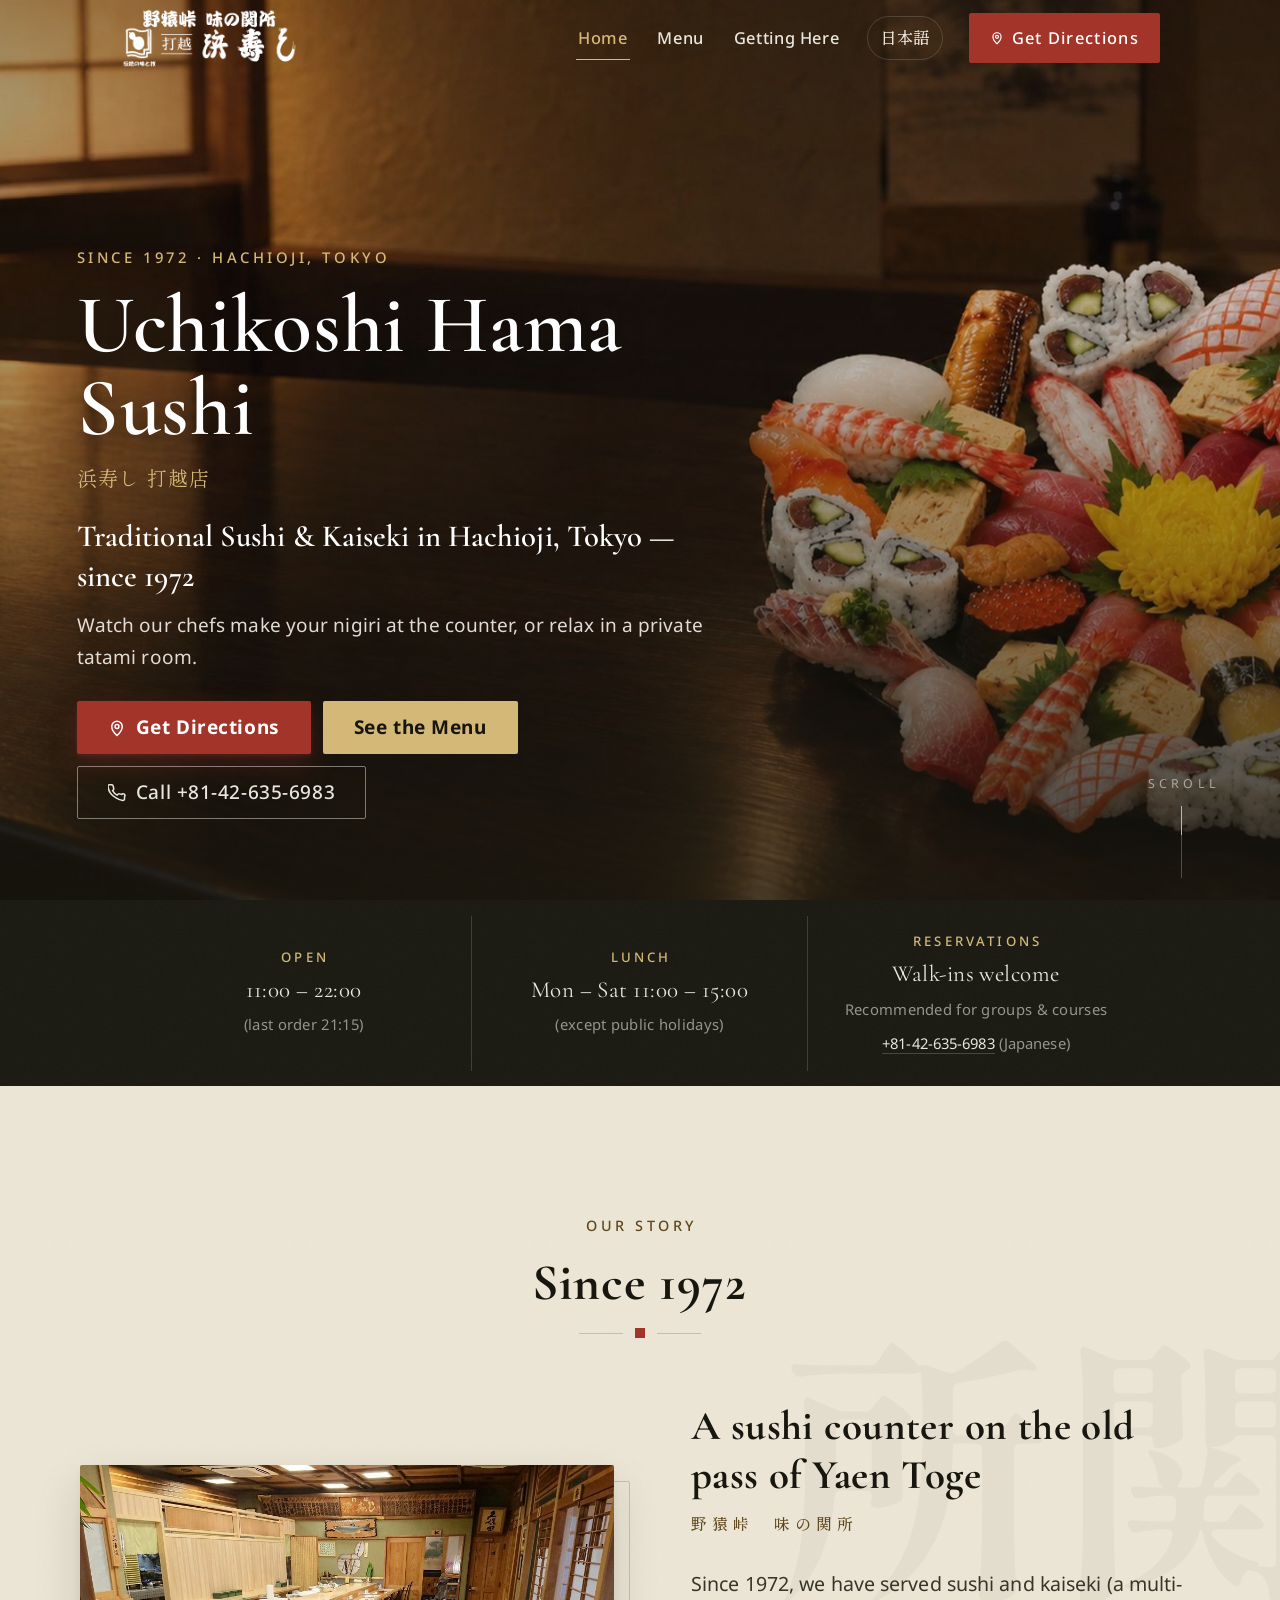
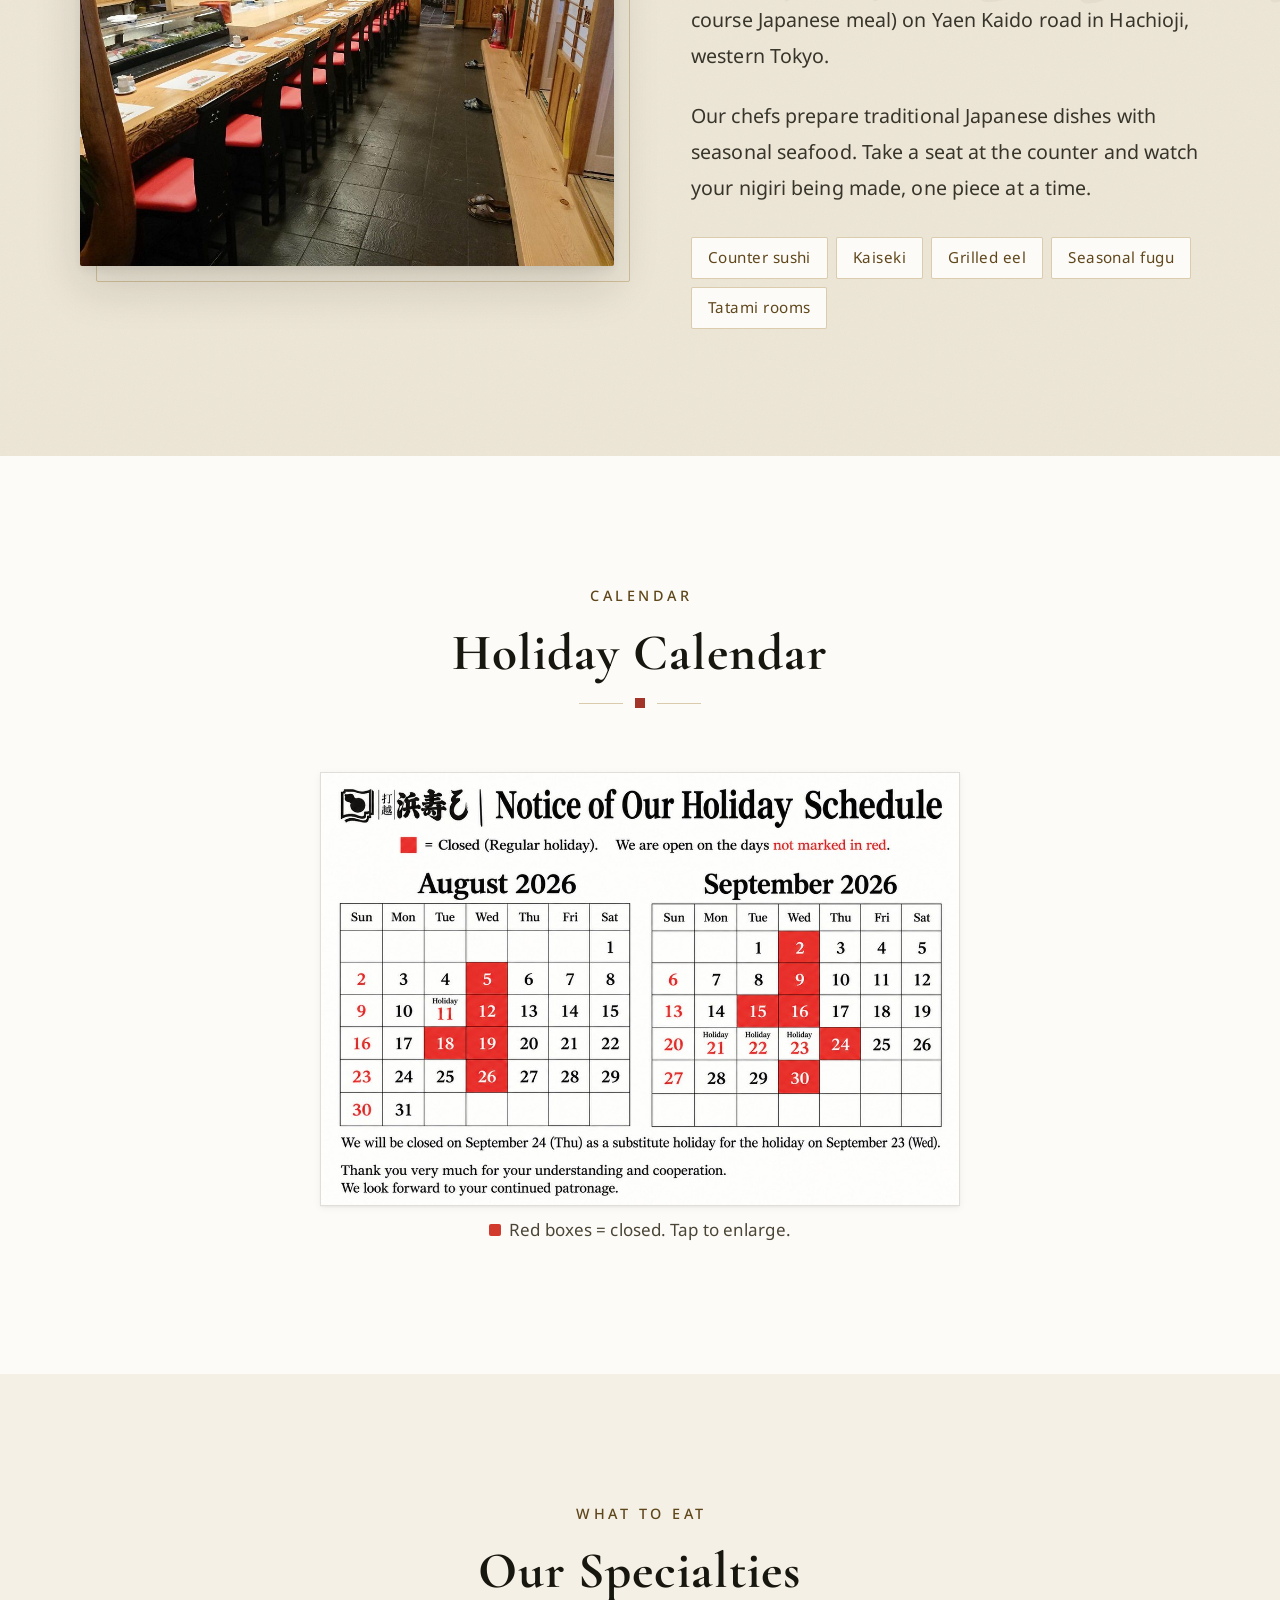
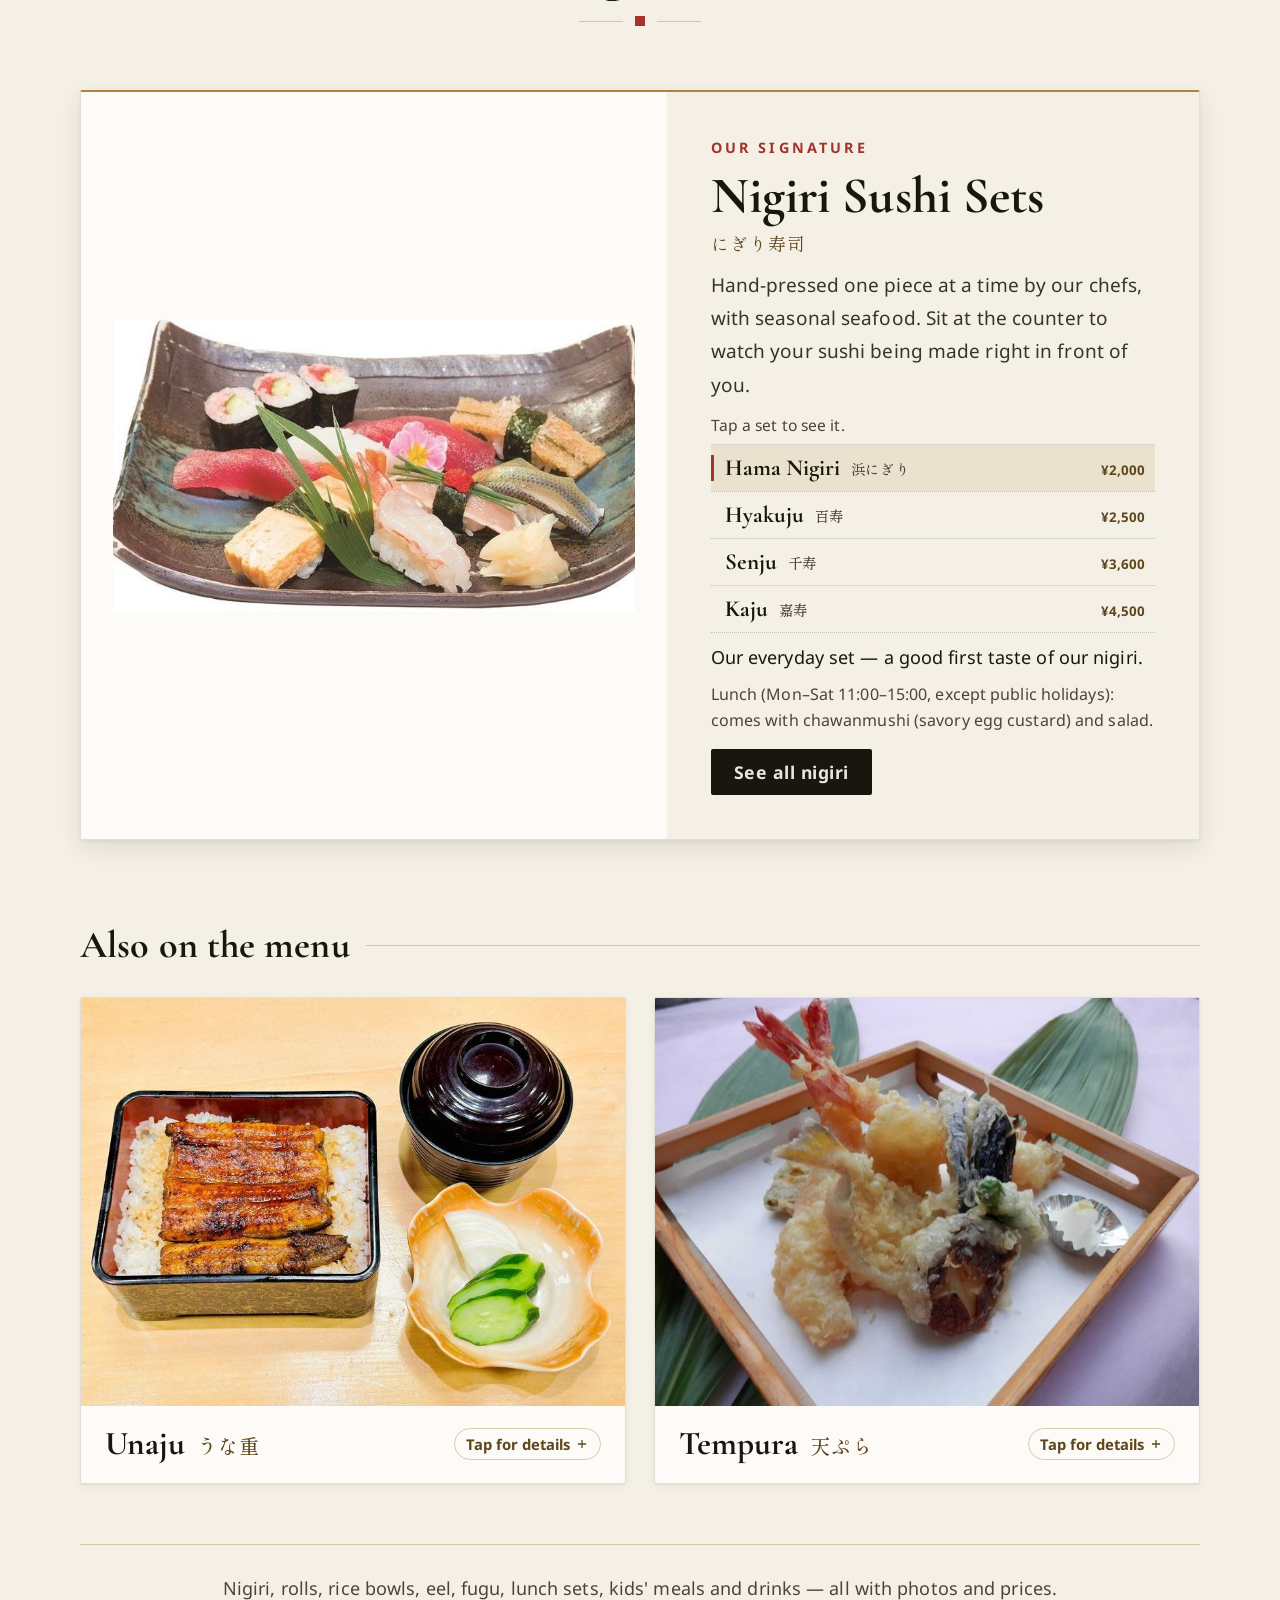
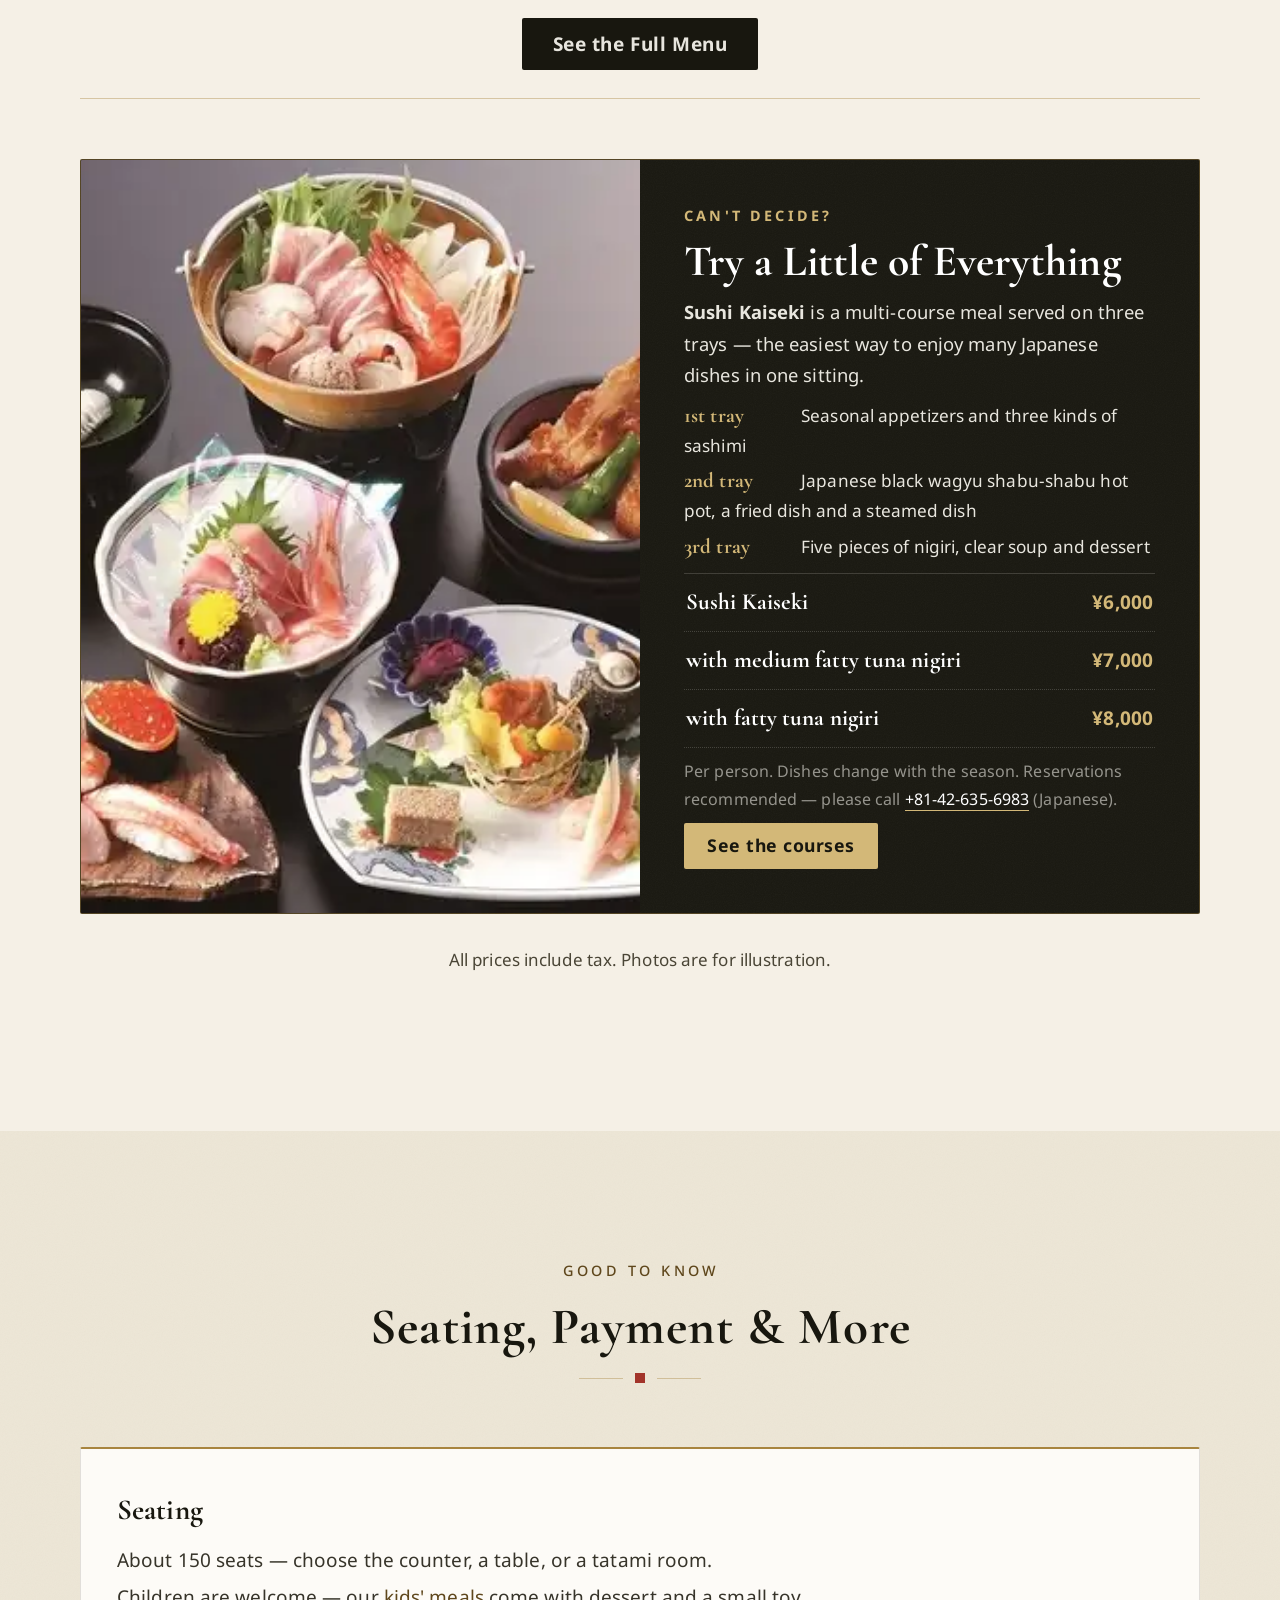
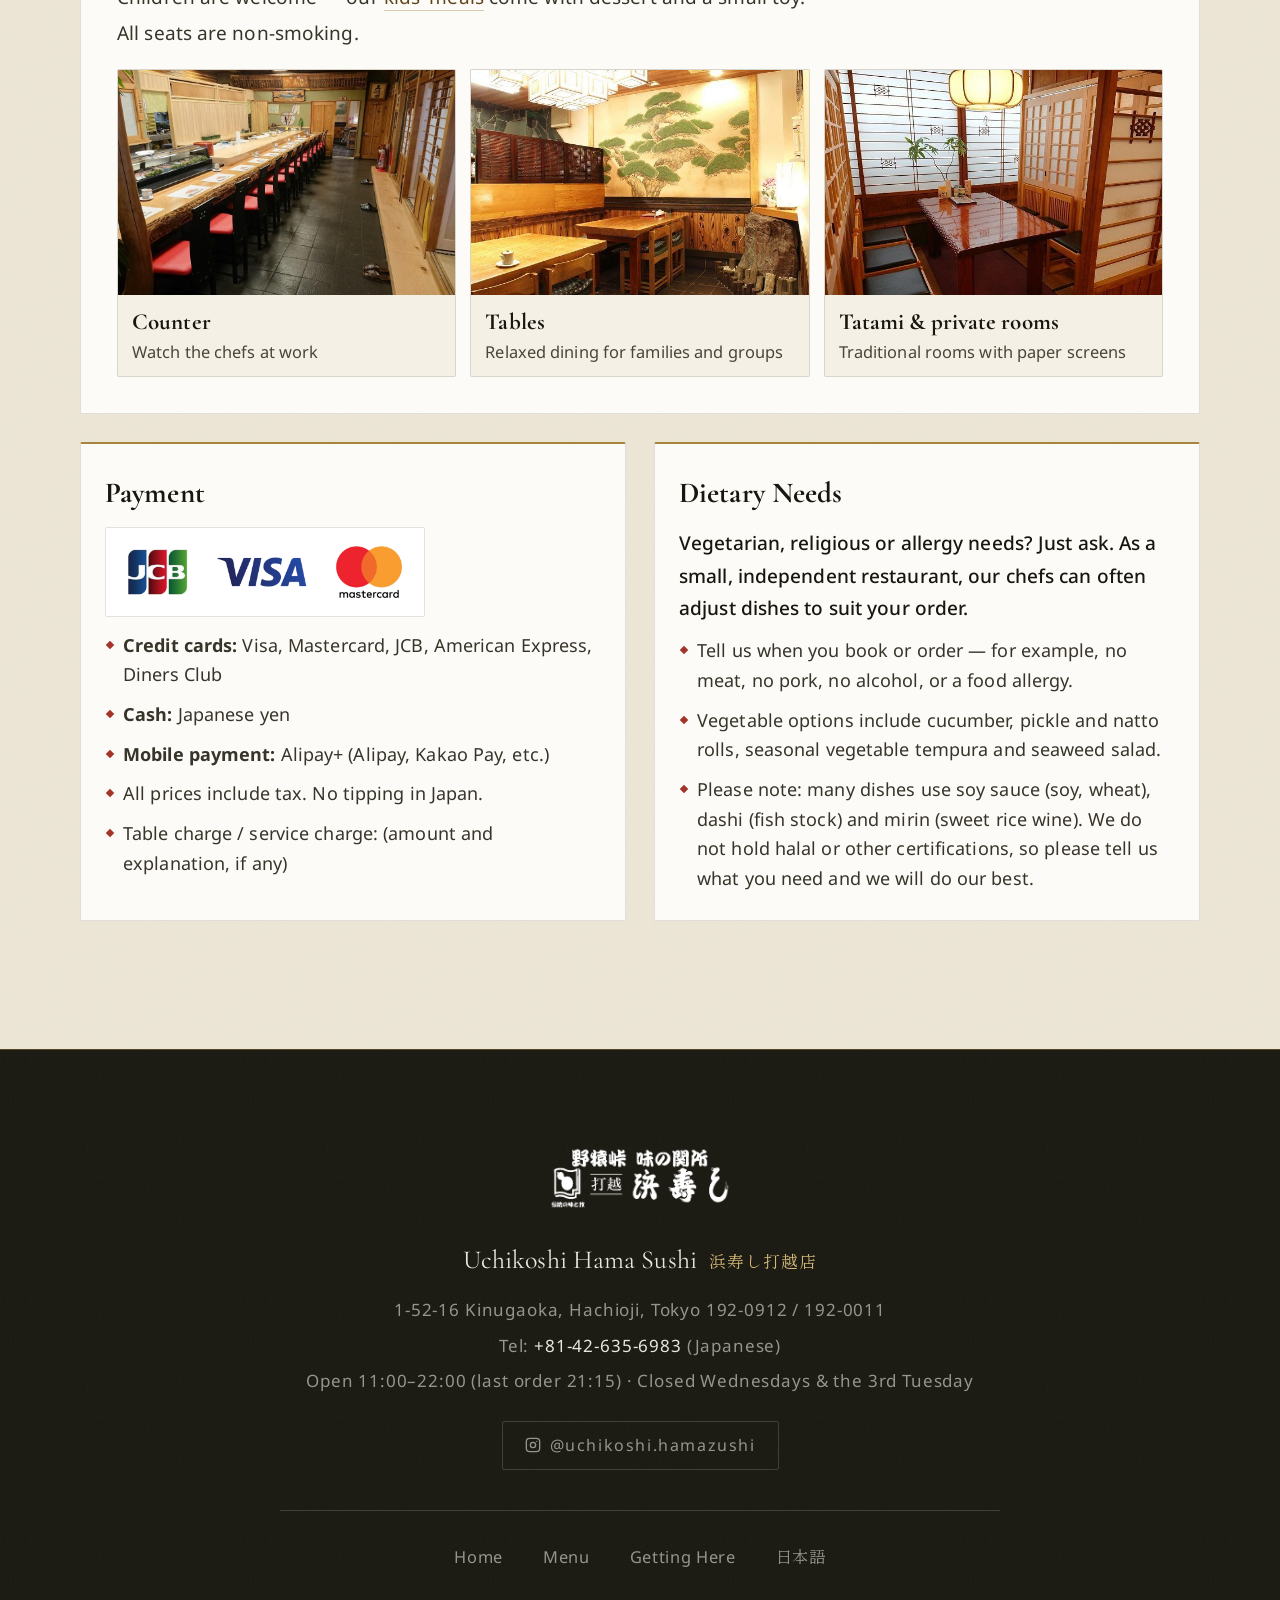
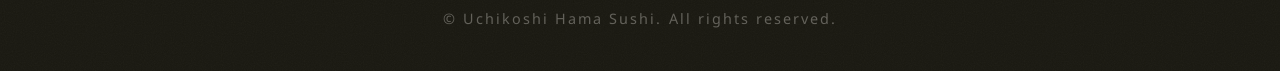
==== commit 69062023: "Add files via upload" ====
--- a/en/index.html
+++ b/en/index.html
@@ -261,11 +261,10 @@
               <li><button type="button" class="en-sw-btn" data-sw="senju" aria-pressed="false"><span>Senju <small lang="ja">千寿</small></span><span>¥3,600</span></button></li>
               <li><button type="button" class="en-sw-btn" data-sw="kaju" aria-pressed="false"><span>Kaju <small lang="ja">嘉寿</small></span><span>¥4,500</span></button></li>
             </ul>
-            <!-- TBD: number of pieces and main toppings for each set -->
             <p class="en-sw-desc is-active" data-sw="hama">Our everyday set — a good first taste of our nigiri.</p>
             <p class="en-sw-desc" data-sw="hyakuju">A step up, with a wider selection of toppings.</p>
             <p class="en-sw-desc" data-sw="senju">A generous, colorful assortment — a popular choice.</p>
-            <p class="en-sw-desc" data-sw="kaju">Our finest set, with premium toppings such as sea urchin and salmon roe.</p>
+            <p class="en-sw-desc" data-sw="kaju">Our finest set, with premium seasonal toppings.</p>
             <p class="en-signature-note">
               Lunch (Mon–Sat 11:00–<span class="tbd">15:00</span>, except public holidays): comes with chawanmushi (savory egg custard) and salad.
             </p>
@@ -273,18 +272,25 @@
           </div>
         </article>
 
-        <!-- Also on the menu: eel (switchable) and tempura, two columns even on phones -->
+        <!-- Also on the menu: two small cards. Tap one to open it (the other steps aside) -->
         <h3 class="en-sub-title reveal">Also on the menu</h3>
-        <div class="en-also-grid">
-          <article class="en-also-card reveal" data-switcher>
-            <div class="en-sw-media en-sw-media--43">
-              <img class="en-sw-img is-active" data-sw="take" src="../images/unagi_take.jpg" alt="Unaju Take — grilled eel on rice with pickles and soup">
-              <img class="en-sw-img" data-sw="matsu" src="../images/unagi_matsu.jpg" alt="Unaju Matsu — a larger portion of grilled eel on rice" loading="lazy">
-              <img class="en-sw-img" data-sw="yokubari" src="../images/unagi_yokubari.jpg" alt="Yokubari Set — unaju with a small set of nigiri" loading="lazy">
-            </div>
-            <div class="en-also-body">
-              <h4 class="en-also-title">Unaju <small lang="ja">うな重</small></h4>
+        <div class="en-also-grid" data-also-grid>
+          <article class="en-also-card reveal" data-also="unaju" data-switcher aria-label="Unaju (grilled eel on rice)">
+            <button type="button" class="en-also-toggle" aria-expanded="false" aria-controls="also-unaju-details">
+              <span class="en-sw-media en-sw-media--43 en-also-media">
+                <img class="en-sw-img is-active" data-sw="take" src="../images/unagi_take.jpg" alt="Unaju Take — grilled eel on rice with pickles and soup">
+                <img class="en-sw-img" data-sw="matsu" src="../images/unagi_matsu.jpg" alt="Unaju Matsu — a larger portion of grilled eel on rice" loading="lazy">
+                <img class="en-sw-img" data-sw="yokubari" src="../images/unagi_yokubari.jpg" alt="Yokubari Set — unaju with a small set of nigiri" loading="lazy">
+              </span>
+              <span class="en-also-head">
+                <span class="en-also-title">Unaju <small lang="ja">うな重</small></span>
+                <span class="en-also-hint">Tap for details <svg viewBox="0 0 24 24" width="14" height="14" fill="none" stroke="currentColor" stroke-width="2.2" aria-hidden="true"><path d="M12 5v14M5 12h14"/></svg></span>
+              </span>
+            </button>
+            <div class="en-also-details" id="also-unaju-details" hidden>
+              <button type="button" class="en-also-close" aria-label="Close and show both dishes"><span aria-hidden="true">&times;</span></button>
               <p class="en-also-text">Grilled eel brushed with a sweet soy glaze, served over rice in a lacquered box — with oshinko (Japanese pickles) and kimosui (clear eel-liver soup).</p>
+              <p class="en-sw-hint">Tap an option to see it.</p>
               <ul class="en-also-list en-sw-list">
                 <li><button type="button" class="en-sw-btn is-active" data-sw="take" aria-pressed="true"><span>Take <small lang="ja">竹</small></span><span>¥2,500</span></button></li>
                 <li><button type="button" class="en-sw-btn" data-sw="matsu" aria-pressed="false"><span>Matsu <small lang="ja">松</small></span><span>¥4,500</span></button></li>
@@ -297,12 +303,18 @@
             </div>
           </article>
 
-          <article class="en-also-card reveal delay-1">
-            <div class="en-sw-media en-sw-media--43">
-              <img class="en-sw-img is-active" src="../images/ippin_tempura.jpg" alt="Tempura of shrimp, fish and vegetables" loading="lazy">
-            </div>
-            <div class="en-also-body">
-              <h4 class="en-also-title">Tempura <small lang="ja">天ぷら</small></h4>
+          <article class="en-also-card reveal delay-1" data-also="tempura" aria-label="Tempura">
+            <button type="button" class="en-also-toggle" aria-expanded="false" aria-controls="also-tempura-details">
+              <span class="en-sw-media en-sw-media--43 en-also-media">
+                <img class="en-sw-img is-active" src="../images/ippin_tempura.jpg" alt="Tempura of seafood and vegetables" loading="lazy">
+              </span>
+              <span class="en-also-head">
+                <span class="en-also-title">Tempura <small lang="ja">天ぷら</small></span>
+                <span class="en-also-hint">Tap for details <svg viewBox="0 0 24 24" width="14" height="14" fill="none" stroke="currentColor" stroke-width="2.2" aria-hidden="true"><path d="M12 5v14M5 12h14"/></svg></span>
+              </span>
+            </button>
+            <div class="en-also-details" id="also-tempura-details" hidden>
+              <button type="button" class="en-also-close" aria-label="Close and show both dishes"><span aria-hidden="true">&times;</span></button>
               <p class="en-also-text">Seafood and vegetables in a light, crispy batter, fried to order.</p>
               <ul class="en-also-list">
                 <li><span>Tempura <small>1 serving</small></span><span>¥1,450</span></li>
@@ -400,12 +412,11 @@
           </div>
           <div class="en-know reveal delay-2">
             <h3 class="en-know-title">Dietary Needs</h3>
-            <p class="en-know-lead">Vegetarian, religious or allergy needs? Just let us know — our chefs will do their best to adjust your meal.</p>
-            <!-- TBD: confirm with the chef what can be adjusted (vegetarian sets, no pork / no alcohol, etc.) -->
+            <p class="en-know-lead">Vegetarian, religious or allergy needs? Just ask. As a small, independent restaurant, our chefs can often adjust dishes to suit your order.</p>
             <ul>
               <li>Tell us when you book or order — for example, no meat, no pork, no alcohol, or a food allergy.</li>
               <li>Vegetable options include cucumber, pickle and natto rolls, seasonal vegetable tempura and seaweed salad.</li>
-              <li>Please note: many dishes use soy sauce (soy, wheat), dashi (fish stock) and mirin (sweet rice wine). <span class="tbd">We are not a halal-certified restaurant.</span></li>
+              <li>Please note: many dishes use soy sauce (soy, wheat), dashi (fish stock) and mirin (sweet rice wine). We do not hold halal or other certifications, so please tell us what you need and we will do our best.</li>
             </ul>
           </div>
         </div>
--- a/css/en.css
+++ b/css/en.css
@@ -1032,3 +1032,116 @@
 .en-drink-note { margin-top: 8px; font-size: 0.76rem; color: var(--muted); }
 @media (max-width: 860px) { .en-drink-grid { grid-template-columns: 1fr; } }
 .en-drink-title { font-family: var(--font-serif); color: var(--ink); }
+
+/* ------------------------------------------------------------
+   Also on the menu：最初は写真と名前だけ。タップした方が広がり、
+   もう片方はよける（対応ブラウザでは View Transitions でなめらかに）
+------------------------------------------------------------ */
+.en-also-card { position: relative; }
+.en-also-toggle {
+  display: block;
+  width: 100%;
+  text-align: left;
+  cursor: pointer;
+  background: none;
+}
+.en-also-media { display: block; }
+.en-also-media .en-sw-img { transition: opacity 0.6s var(--ease-soft), transform 0.6s var(--ease-out); }
+.en-also-card:not(.is-open) .en-also-toggle:hover .en-sw-img.is-active { transform: scale(1.04); }
+.en-also-head {
+  display: flex;
+  flex-wrap: wrap;
+  align-items: center;
+  justify-content: space-between;
+  gap: 6px 10px;
+  padding: clamp(12px, 2.2vw, 20px) clamp(12px, 2.4vw, 24px);
+}
+.en-also-title {
+  display: block;
+  font-family: var(--font-serif);
+  font-weight: 700;
+  color: var(--ink);
+}
+.en-also-hint {
+  display: inline-flex;
+  align-items: center;
+  gap: 5px;
+  padding: 5px 11px;
+  font-size: 0.74rem;
+  font-weight: 700;
+  color: var(--gold-deep);
+  border: 1px solid var(--line-gold);
+  border-radius: 999px;
+  white-space: nowrap;
+  transition: background 0.25s, color 0.25s, border-color 0.25s;
+}
+.en-also-hint svg { transition: transform 0.3s var(--ease-out); }
+.en-also-toggle:hover .en-also-hint,
+.en-also-toggle:focus-visible .en-also-hint { background: var(--ink); color: #fff; border-color: var(--ink); }
+.en-also-toggle:hover .en-also-hint svg { transform: rotate(90deg); }
+
+.en-also-details {
+  display: flex;
+  flex-direction: column;
+  gap: 10px;
+  padding: 0 clamp(14px, 2.6vw, 28px) clamp(16px, 2.6vw, 28px);
+  animation: enFadeIn 0.45s var(--ease-soft);
+}
+.en-also-details[hidden] { display: none; }
+.en-also-close {
+  position: absolute;
+  top: 10px;
+  right: 10px;
+  z-index: 2;
+  width: 42px;
+  height: 42px;
+  display: flex;
+  align-items: center;
+  justify-content: center;
+  font-size: 1.6rem;
+  line-height: 1;
+  color: var(--ink);
+  background: rgba(253, 251, 247, 0.92);
+  border: 1px solid var(--line);
+  border-radius: 50%;
+  box-shadow: var(--shadow-sm);
+  transition: transform 0.25s, background 0.25s;
+}
+.en-also-close:hover { transform: rotate(90deg); background: #fff; }
+
+/* 開いている状態 */
+.en-also-grid.has-open .en-also-card:not(.is-open) { display: none; }
+.en-also-card.is-open { grid-column: 1 / -1; }
+.en-also-card.is-open .en-also-toggle { cursor: default; }
+.en-also-card.is-open .en-also-hint { display: none; }
+.en-also-card.is-open .en-also-title { font-size: clamp(1.7rem, 3.4vw, 2.3rem); }
+@media (min-width: 861px) {
+  .en-also-card.is-open {
+    display: grid;
+    grid-template-columns: 1.1fr 1fr;
+    align-items: start;
+  }
+  .en-also-card.is-open .en-also-details { padding-top: clamp(24px, 3vw, 36px); padding-right: 64px; }
+}
+
+/* なめらかな拡大（View Transitions 対応ブラウザ） */
+.en-also-card[data-also="unaju"]   { view-transition-name: also-unaju; }
+.en-also-card[data-also="tempura"] { view-transition-name: also-tempura; }
+::view-transition-group(also-unaju),
+::view-transition-group(also-tempura) {
+  animation-duration: 0.55s;
+  animation-timing-function: cubic-bezier(0.22, 1, 0.36, 1);
+}
+::view-transition-old(root),
+::view-transition-new(root) { animation-duration: 0.3s; }
+@media (prefers-reduced-motion: reduce) {
+  ::view-transition-group(*), ::view-transition-old(*), ::view-transition-new(*) { animation: none !important; }
+}
+
+@media (max-width: 640px) {
+  .en-also-head { padding: 10px 10px 12px; }
+  .en-also-hint { font-size: 0.66rem; padding: 4px 8px; }
+  .en-also-card.is-open .en-also-list .en-sw-btn small,
+  .en-also-card.is-open .en-also-list > li:not(:has(button)) small { display: inline; }
+  .en-also-card.is-open .en-also-text { font-size: 0.86rem; }
+}
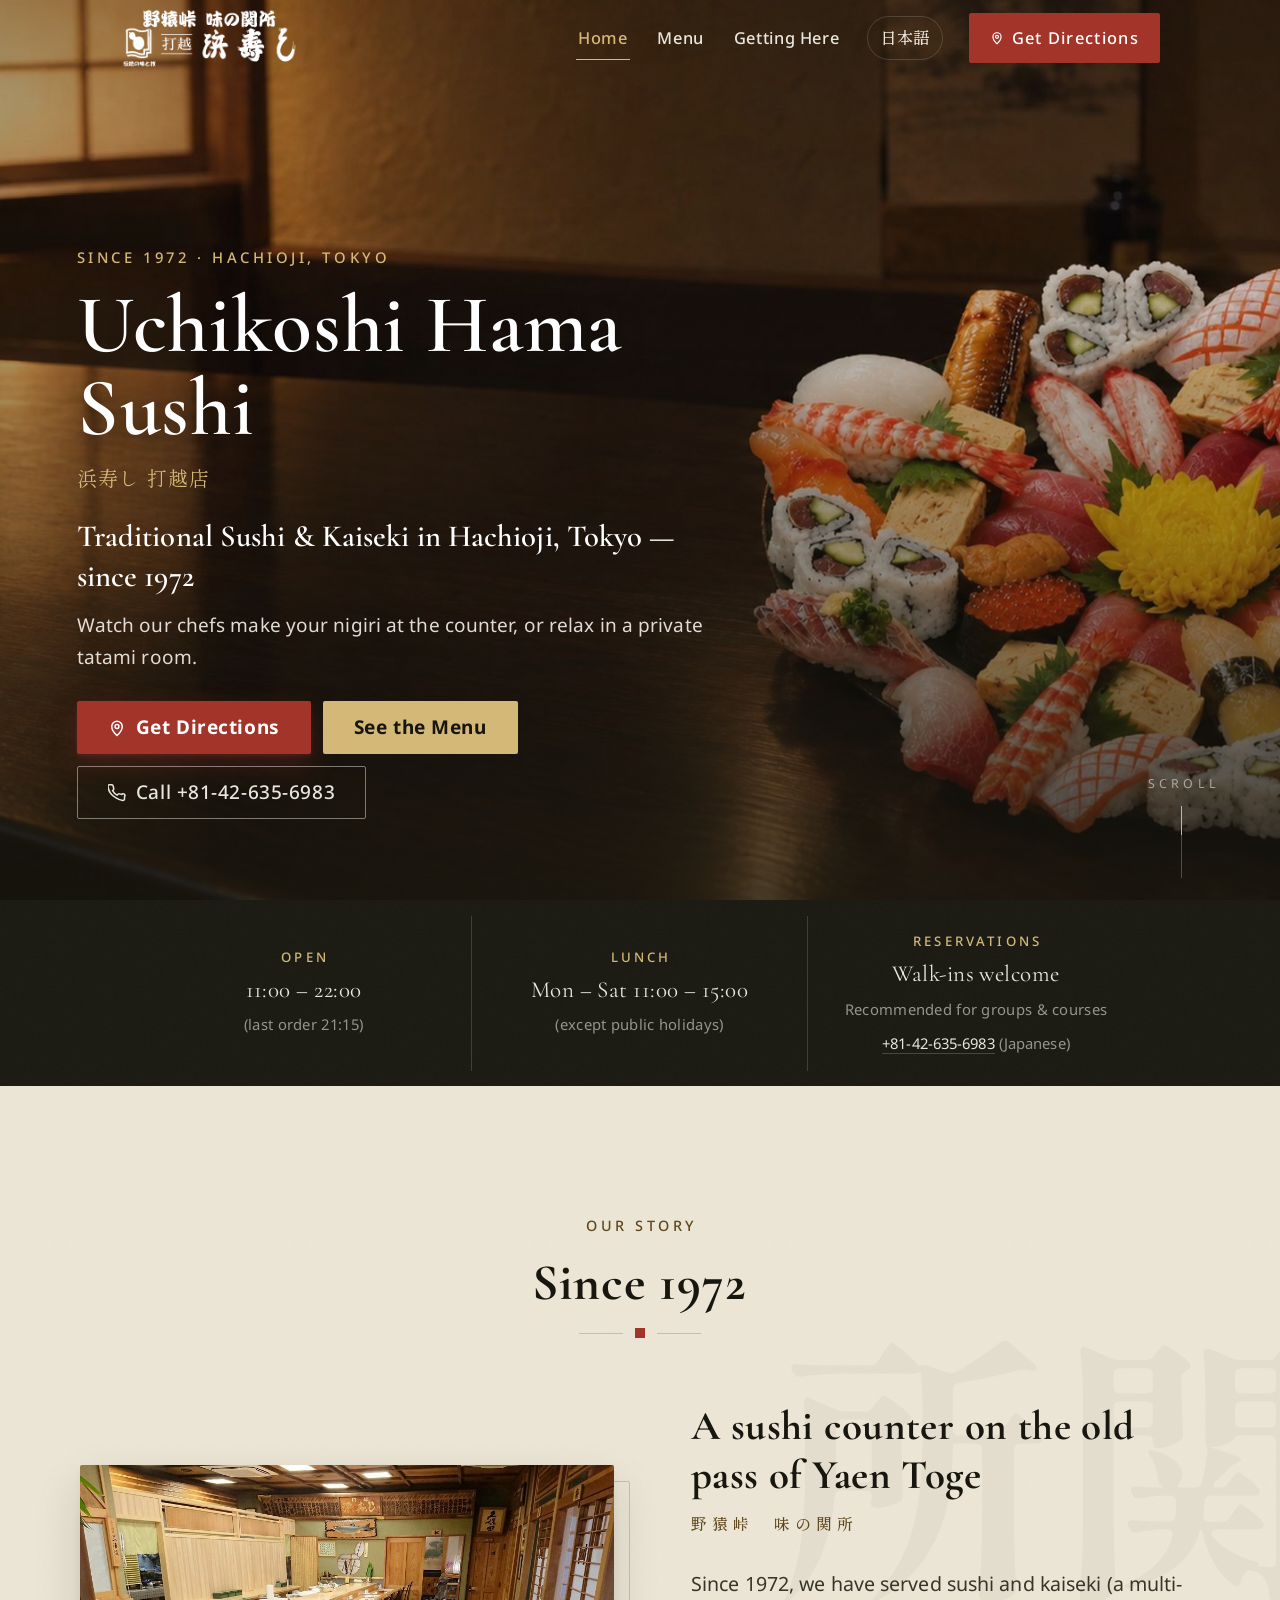
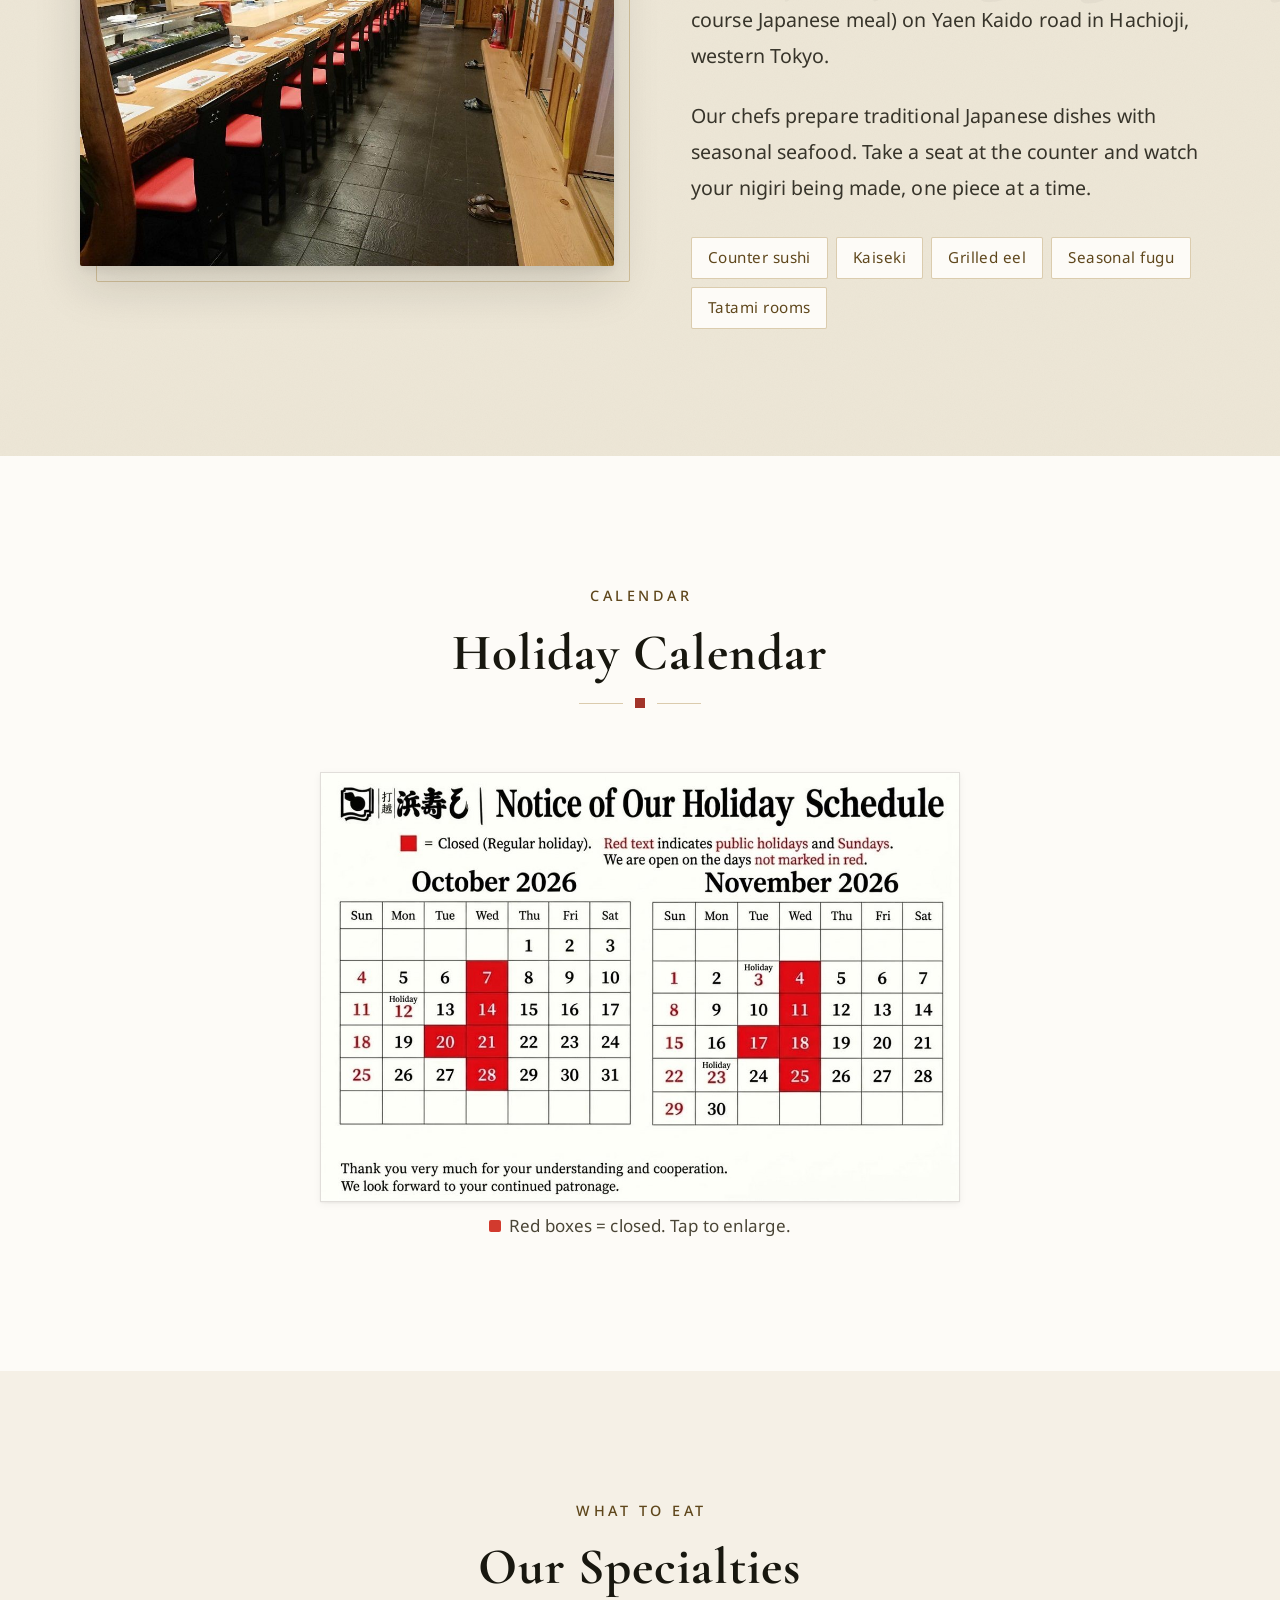
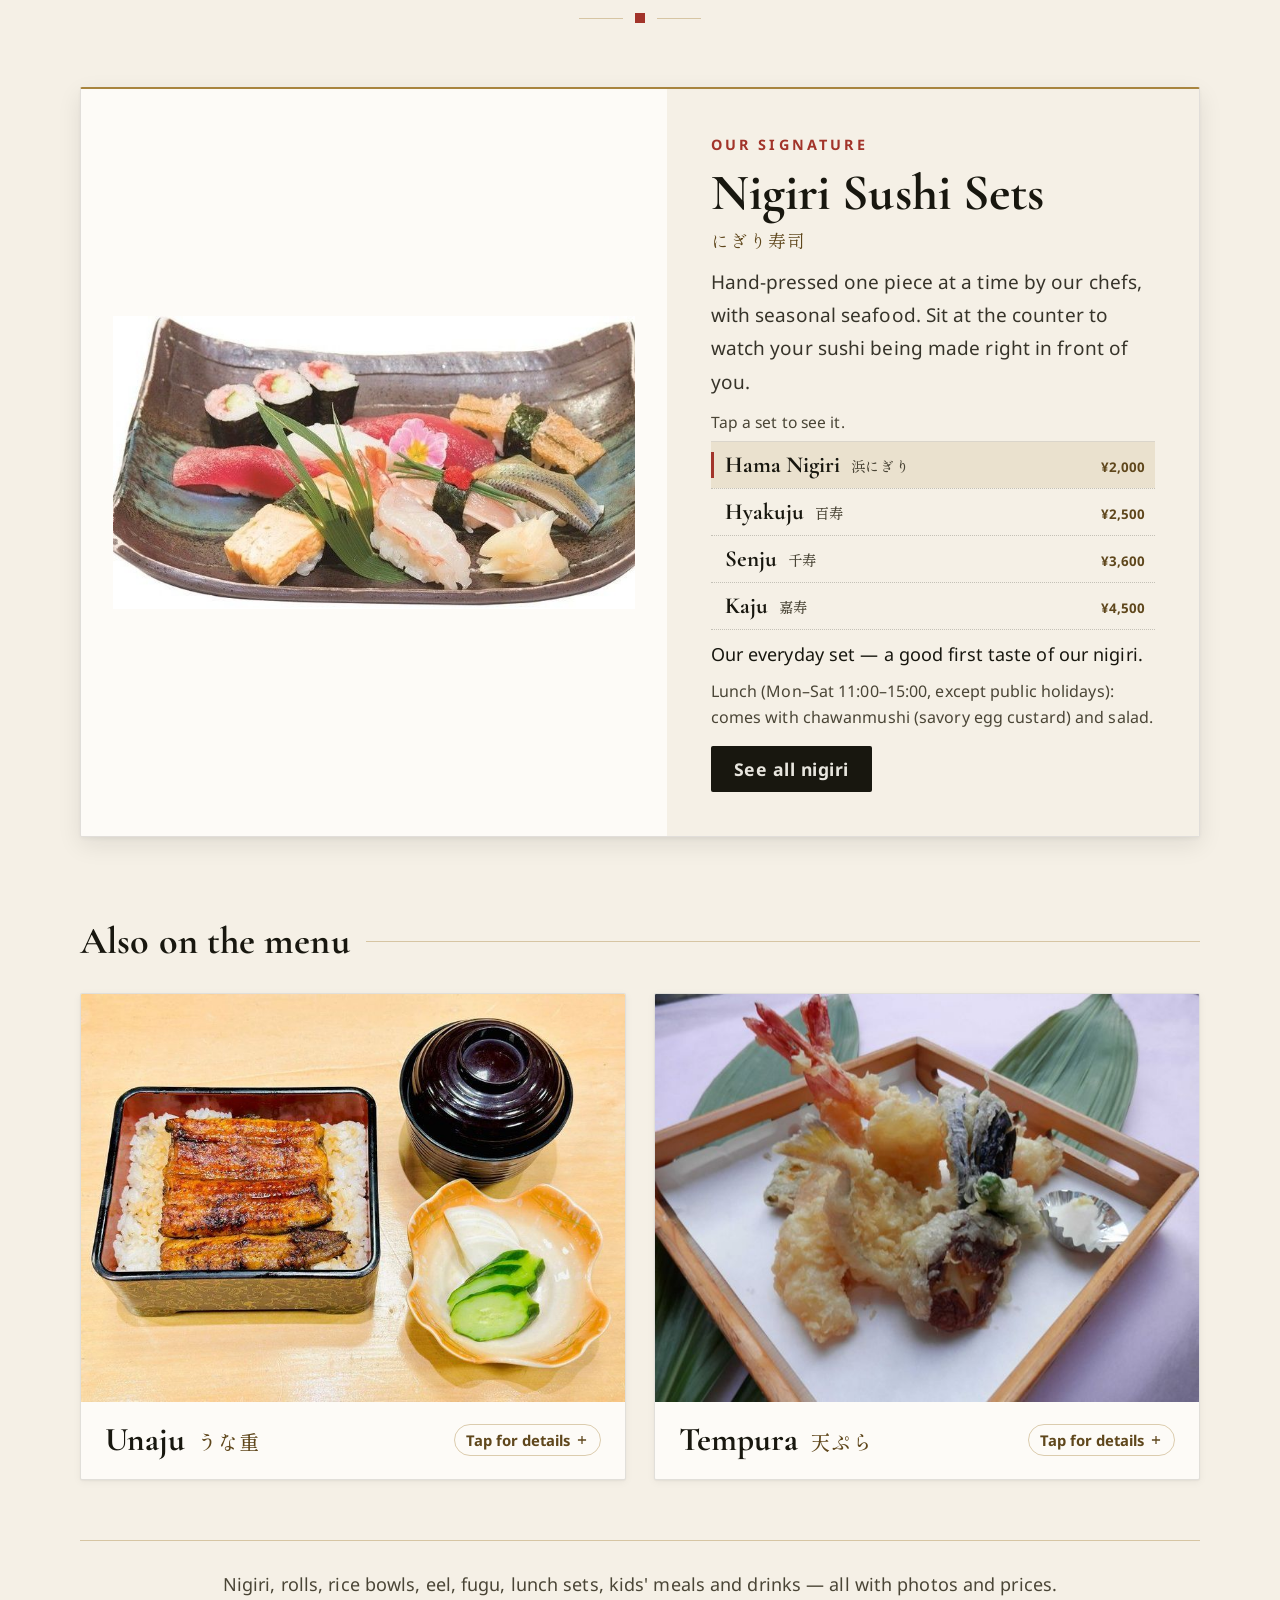
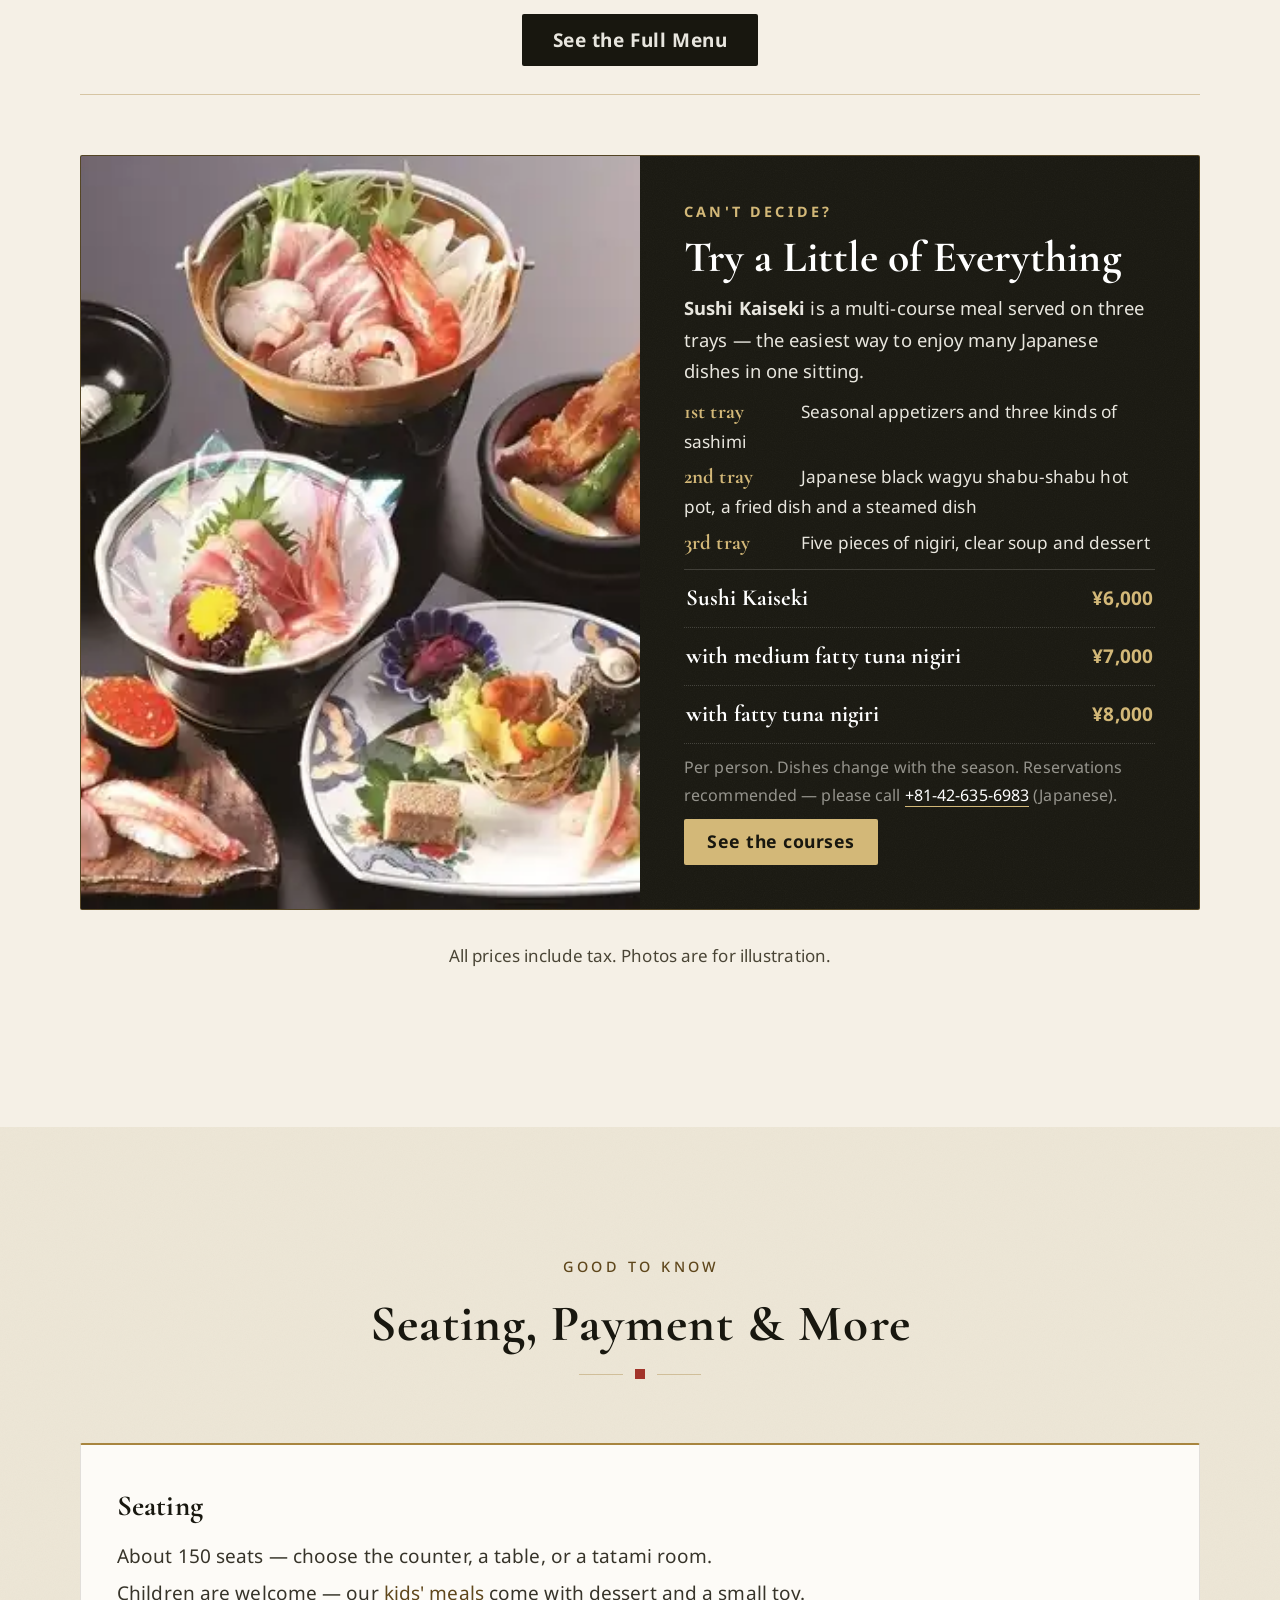
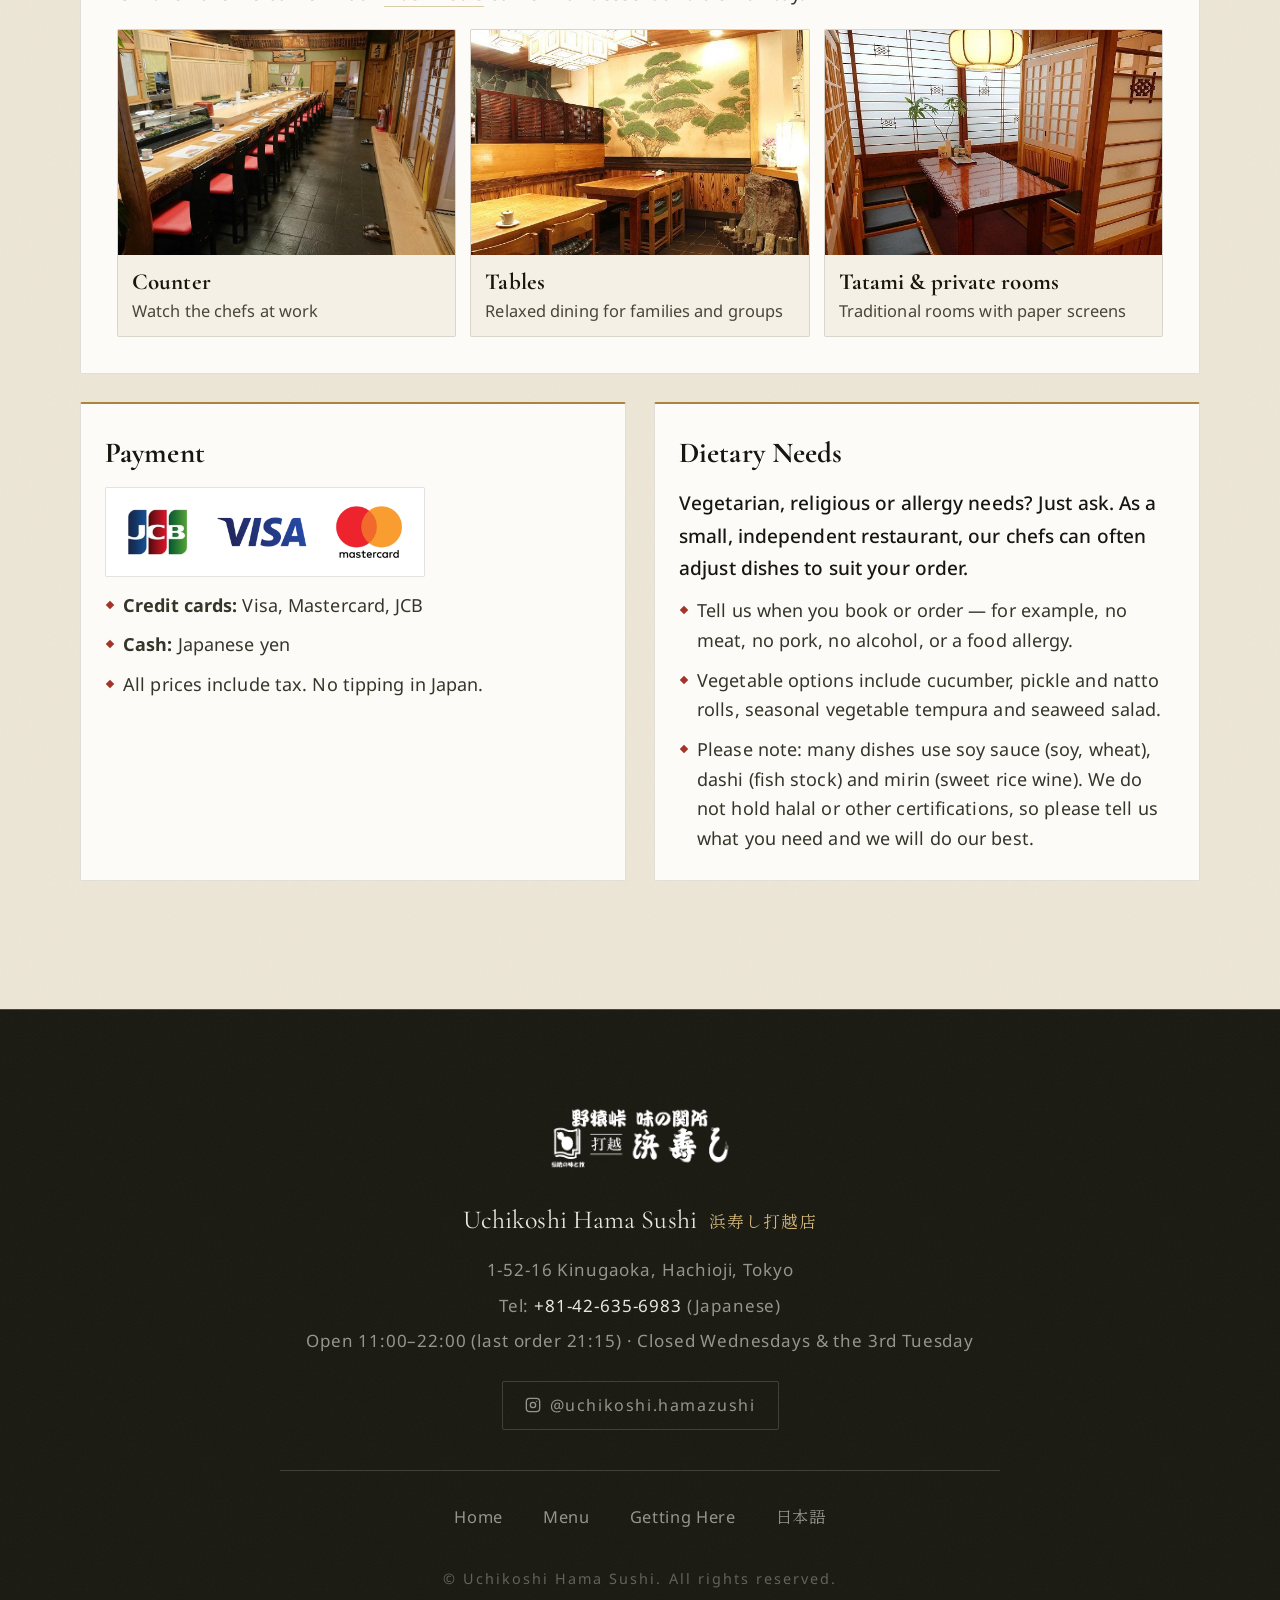
==== commit 6fd39180: "Add files via upload" ====
--- a/en/index.html
+++ b/en/index.html
@@ -57,9 +57,9 @@
   <link href="https://fonts.googleapis.com/css2?family=Cormorant+Garamond:wght@500;600;700&family=Noto+Sans:wght@400;500;700&family=Shippori+Mincho+B1:wght@500;600;700&display=swap" rel="stylesheet">
 
   <link rel="preload" as="image" href="../images/hero_bg.jpg">
-  <link rel="stylesheet" href="../css/style.css">
-  <link rel="stylesheet" href="../css/en.css">
-  <script src="../js/main.js" defer></script>
+  <link rel="stylesheet" href="../css/style.css?v=20261004a">
+  <link rel="stylesheet" href="../css/en.css?v=20261004a">
+  <script src="../js/main.js?v=20261004a" defer></script>
 
   <!-- Google Analytics (GA4) -->
   <script async src="https://www.googletagmanager.com/gtag/js?id=G-S6NQD85N89"></script>
@@ -221,7 +221,7 @@
         </div>
 
         <figure class="en-calendar en-zoom reveal">
-          <img src="../images/schedule_calendar_en.jpg" alt="Holiday schedule — days in red boxes are closed" loading="lazy" width="1200" height="812">
+          <img src="../images/schedule_calendar_en.jpg" alt="Holiday schedule — days in red boxes are closed" loading="lazy" width="1200" height="805">
           <figcaption><span class="en-red-dot" aria-hidden="true"></span>Red boxes = closed. Tap to enlarge.</figcaption>
         </figure>
       </div>
@@ -317,7 +317,7 @@
               <button type="button" class="en-also-close" aria-label="Close and show both dishes"><span aria-hidden="true">&times;</span></button>
               <p class="en-also-text">Seafood and vegetables in a light, crispy batter, fried to order.</p>
               <ul class="en-also-list">
-                <li><span>Tempura <small>1 serving</small></span><span>¥1,450</span></li>
+                <li><span>Tempura <small>1 serving</small></span><span>¥1,500</span></li>
                 <li><span>Kisu tempura</span><span>¥750</span></li>
                 <li><span>Seasonal vegetables</span><span>from ¥800</span></li>
               </ul>
@@ -377,7 +377,6 @@
             <p>About 150 seats — choose the counter, a table, or a tatami room.</p>
             <p>Children are welcome — our <a href="menu.html#kids" class="link-gold">kids' meals</a> come with dessert and a small toy.</p>
             <!-- TBD: add "All seats are non-smoking." if true -->
-            <p><span class="tbd">All seats are non-smoking.</span></p>
           </div>
           <div class="en-seating-photos">
             <figure>
@@ -400,13 +399,11 @@
             <h3 class="en-know-title">Payment</h3>
             <img class="en-pay-logos" src="../images/payment_cards.png" alt="Accepted cards: JCB, Visa, Mastercard" width="958" height="212" loading="lazy">
             <ul>
-              <li><strong>Credit cards:</strong> Visa, Mastercard, JCB<span class="tbd">, American Express, Diners Club</span></li>
-              <!-- TBD: American Express / Diners Club — keep only if accepted (they are not in the logo image) -->
+              <li><strong>Credit cards:</strong> Visa, Mastercard, JCB</li>
+              <!-- TBD: add American Express / Diners Club here only if the restaurant confirms they are accepted -->
               <li><strong>Cash:</strong> Japanese yen</li>
-              <li><span class="tbd"><strong>Mobile payment:</strong> Alipay+ (Alipay, Kakao Pay, etc.)</span></li>
-              <!-- TBD: keep only if the restaurant has applied for Alipay+ via PayPay -->
+              <!-- TBD: add "Mobile payment: Alipay+ (Alipay, Kakao Pay, etc.)" only after the restaurant applies for Alipay+ via PayPay -->
               <li>All prices include tax. No tipping in Japan.</li>
-              <li><span class="tbd">Table charge / service charge: (amount and explanation, if any)</span></li>
               <!-- TBD: otoshi (appetizer charge), table charge, service charge -->
             </ul>
           </div>
@@ -428,7 +425,7 @@
     <p class="footer-logo"><a href="index.html" aria-label="Uchikoshi Hama Sushi — Home"><img src="../images/logo.png" alt="Uchikoshi Hama Sushi" class="footer-logo-img"></a></p>
     <p class="en-footer-name">Uchikoshi Hama Sushi <span lang="ja">浜寿し打越店</span></p>
     <address class="footer-address">
-      1-52-16 Kinugaoka, Hachioji, Tokyo <span class="tbd">192-0912 / 192-0011</span><br>
+      1-52-16 Kinugaoka, Hachioji, Tokyo<br>
       Tel: <a href="tel:+81426356983">+81-42-635-6983</a> (Japanese)<br>
       Open 11:00–22:00 (last order <span class="tbd">21:15</span>) · Closed Wednesdays &amp; the 3rd Tuesday
     </address>
